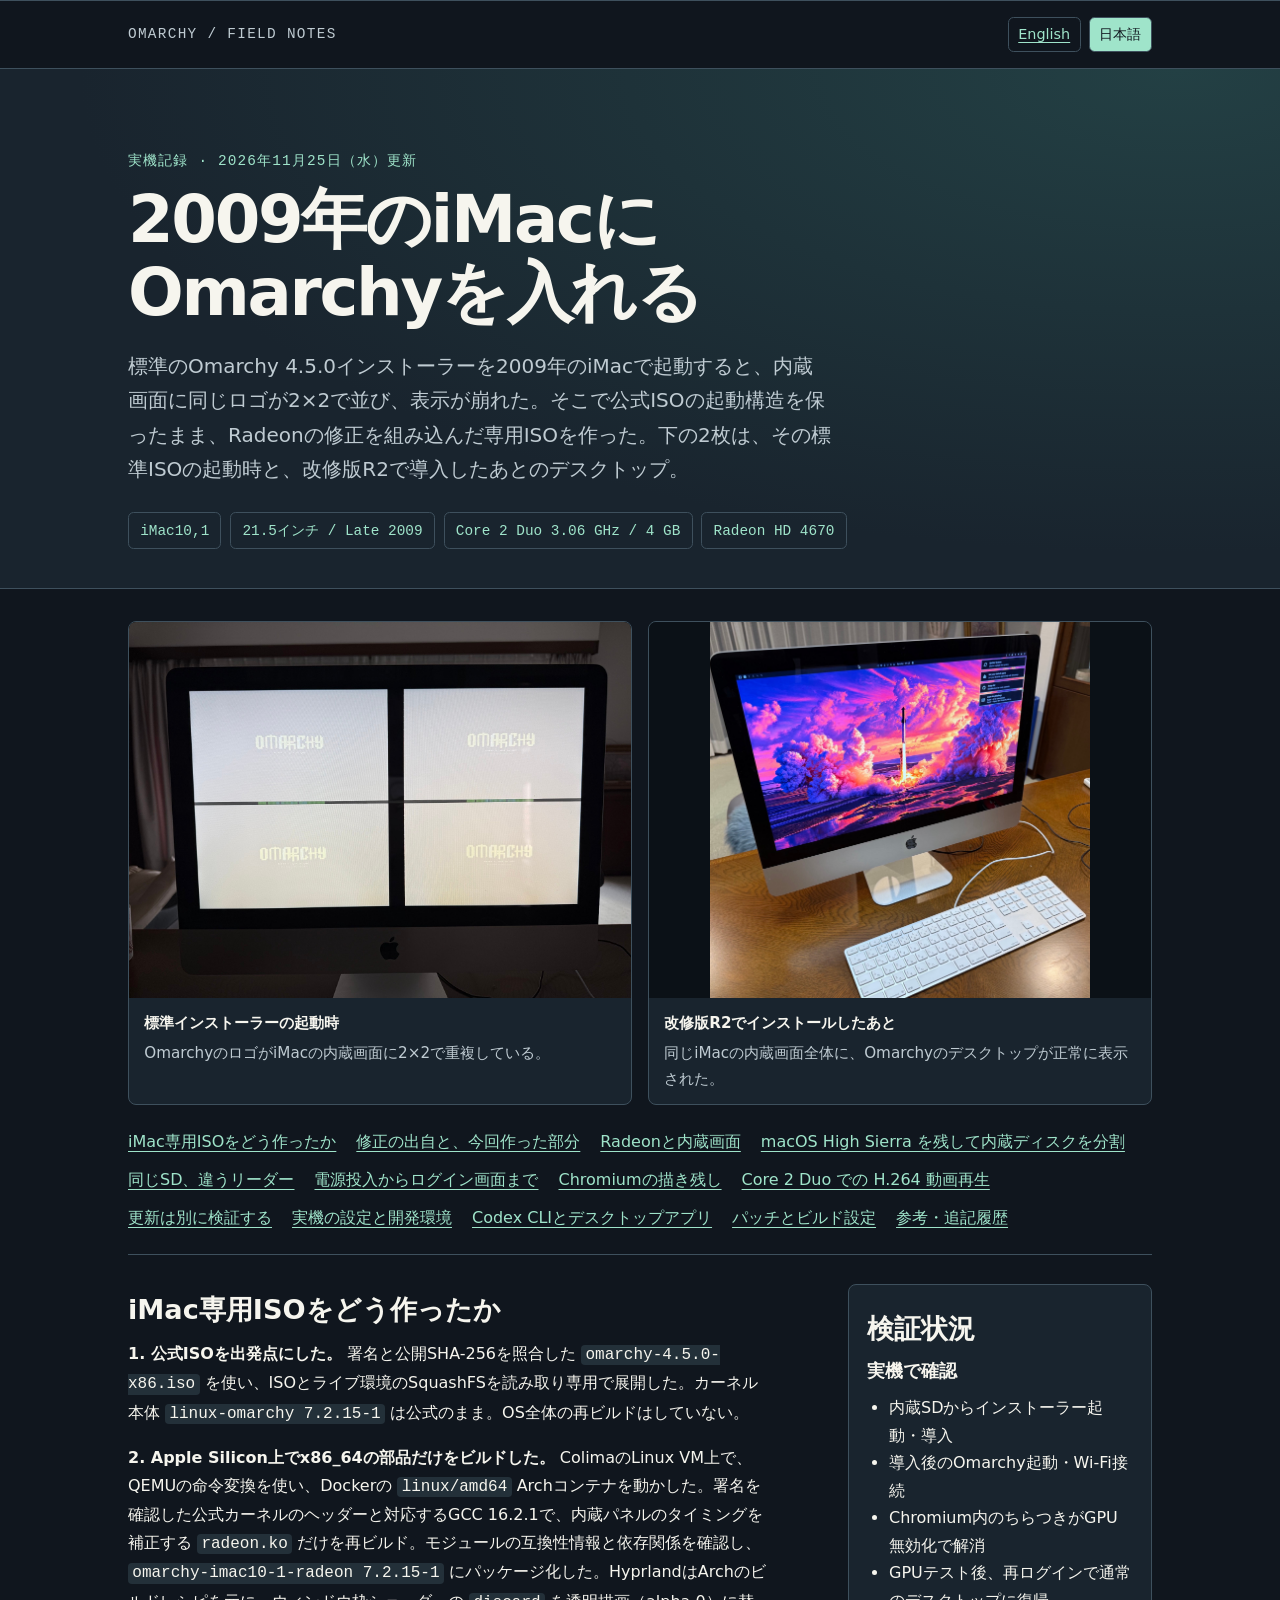
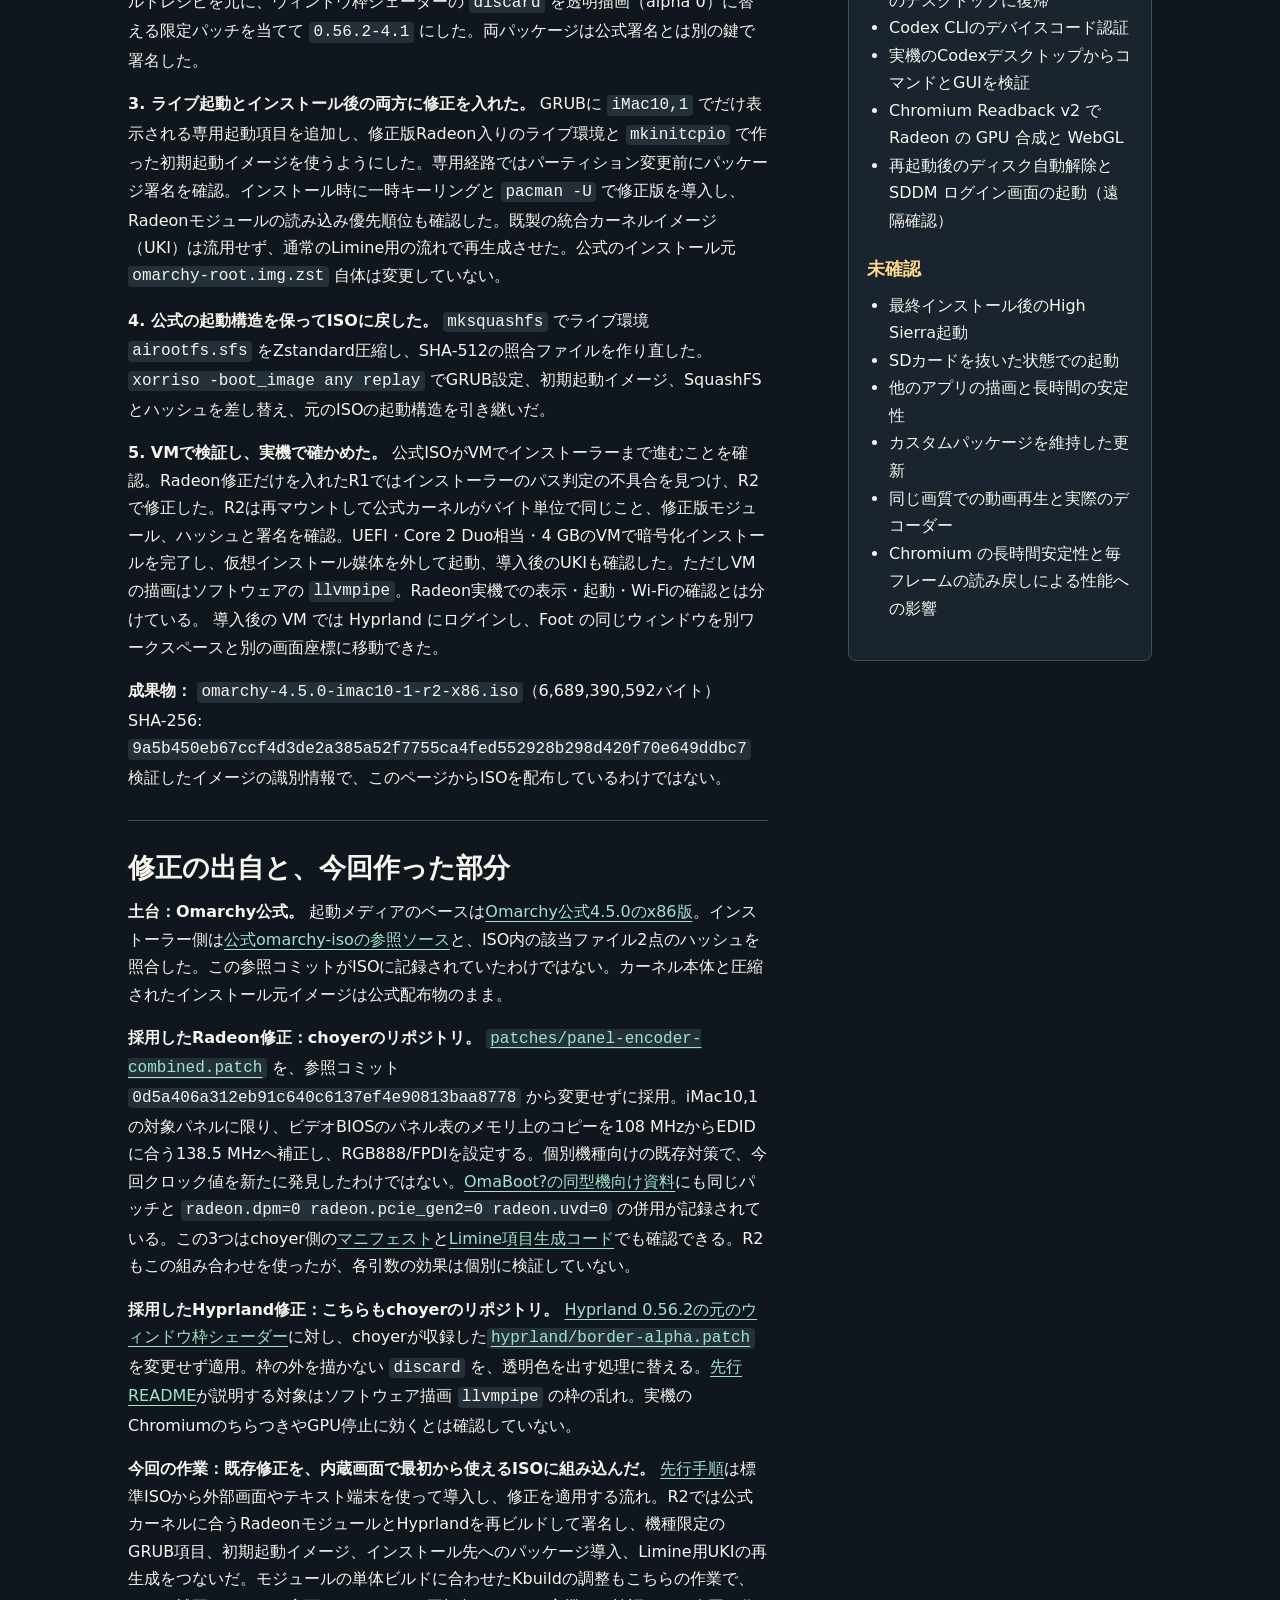
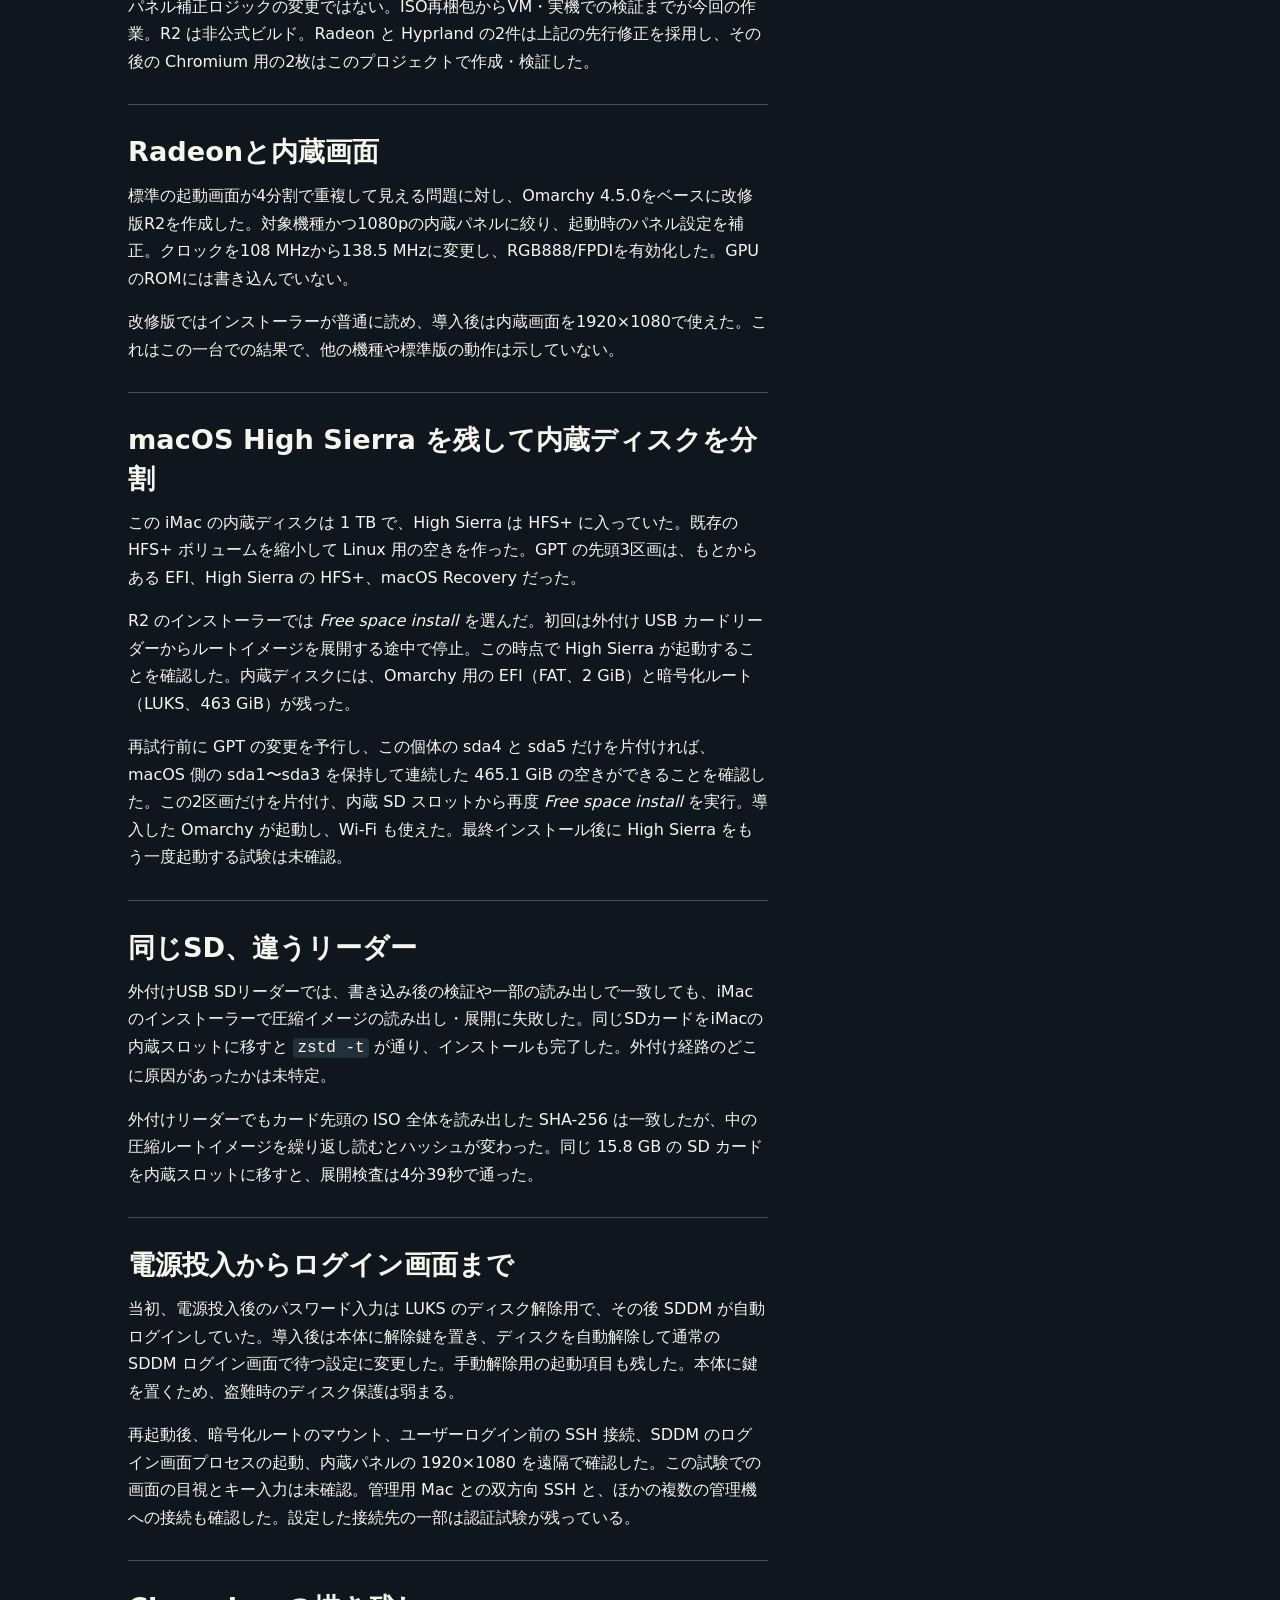
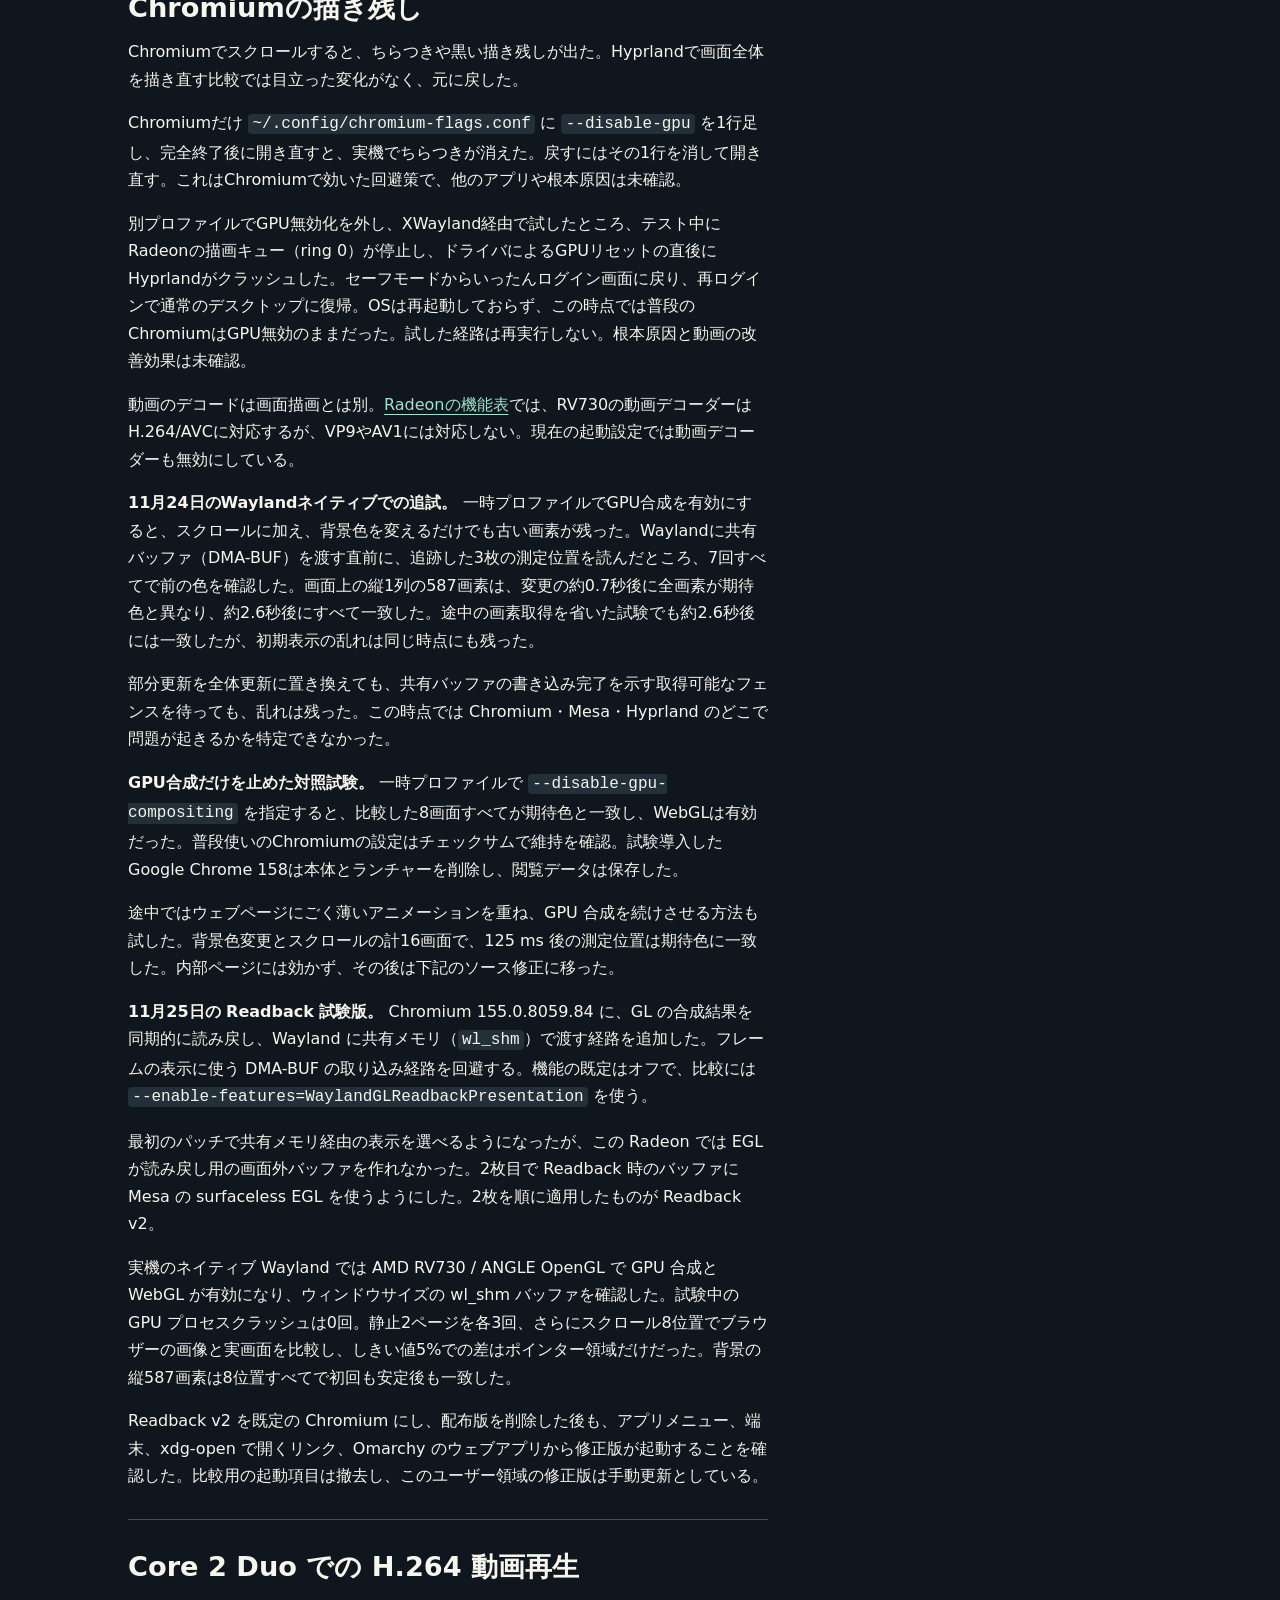
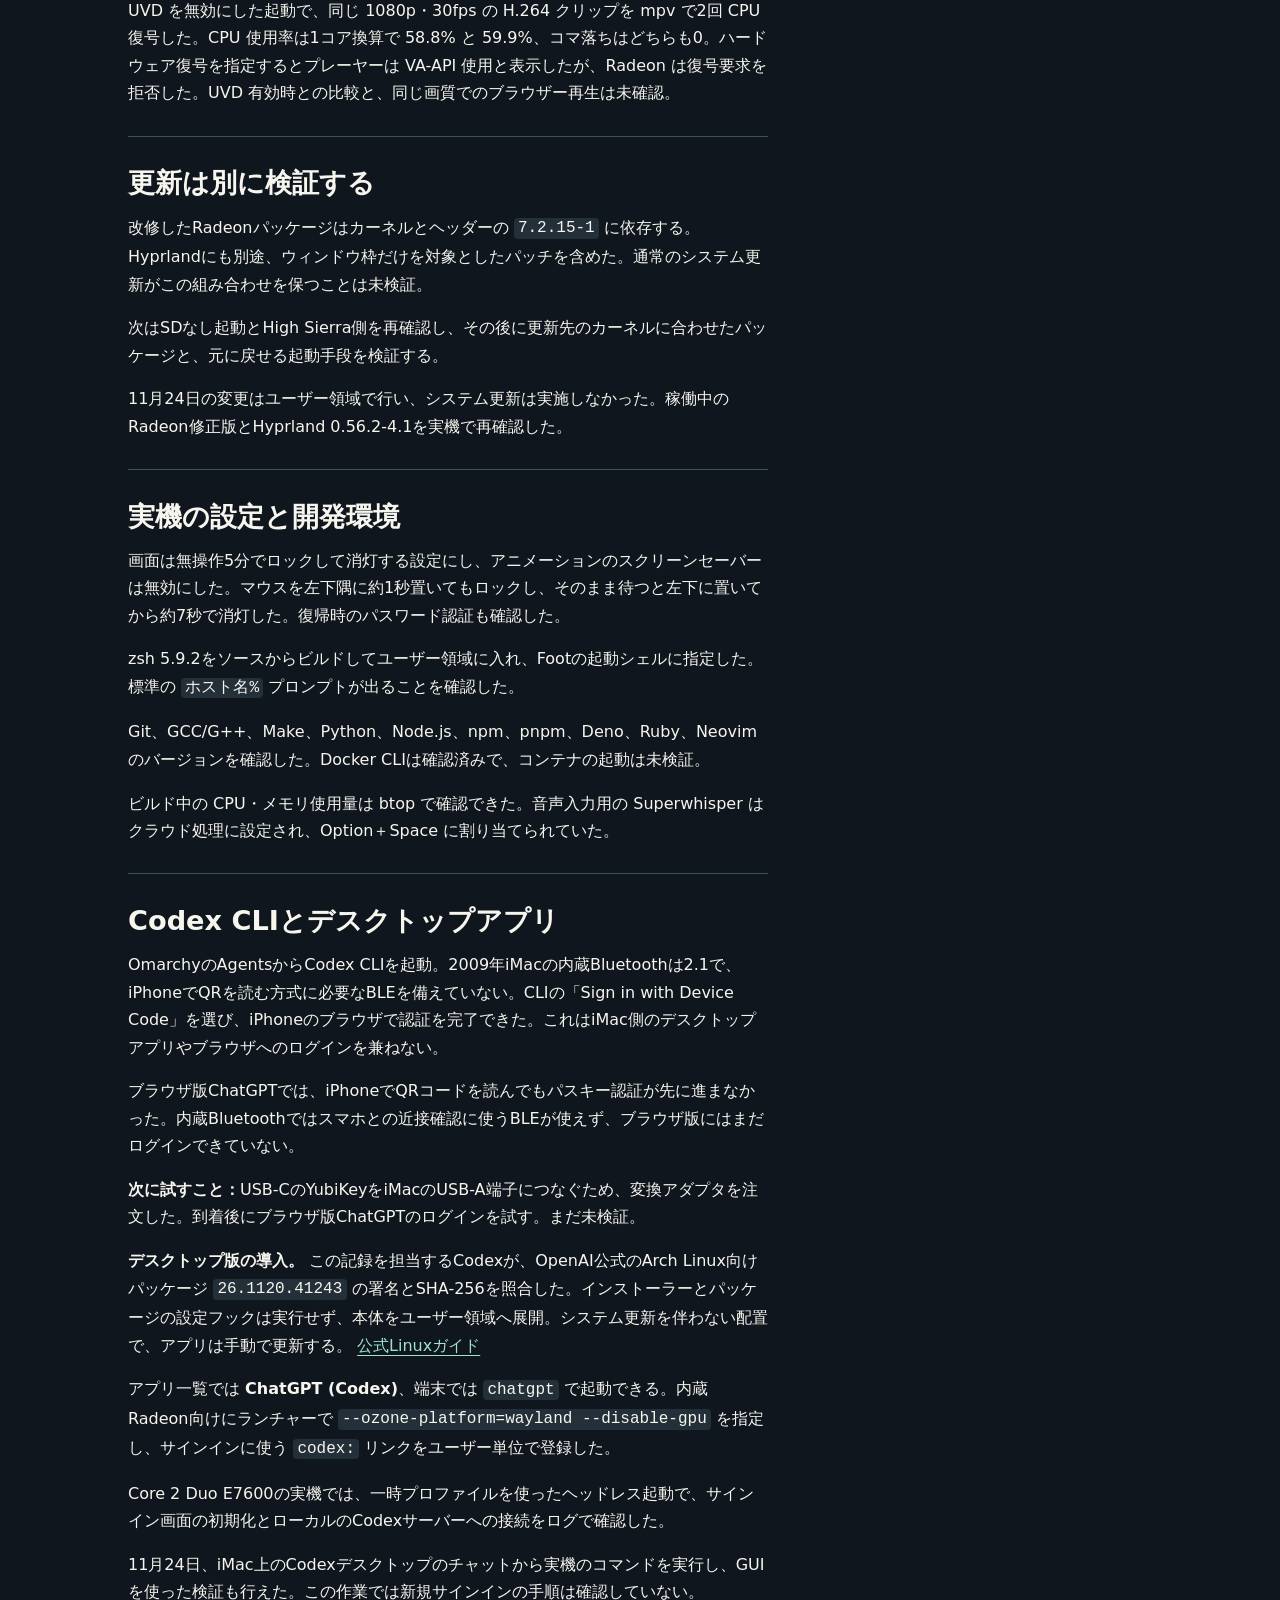
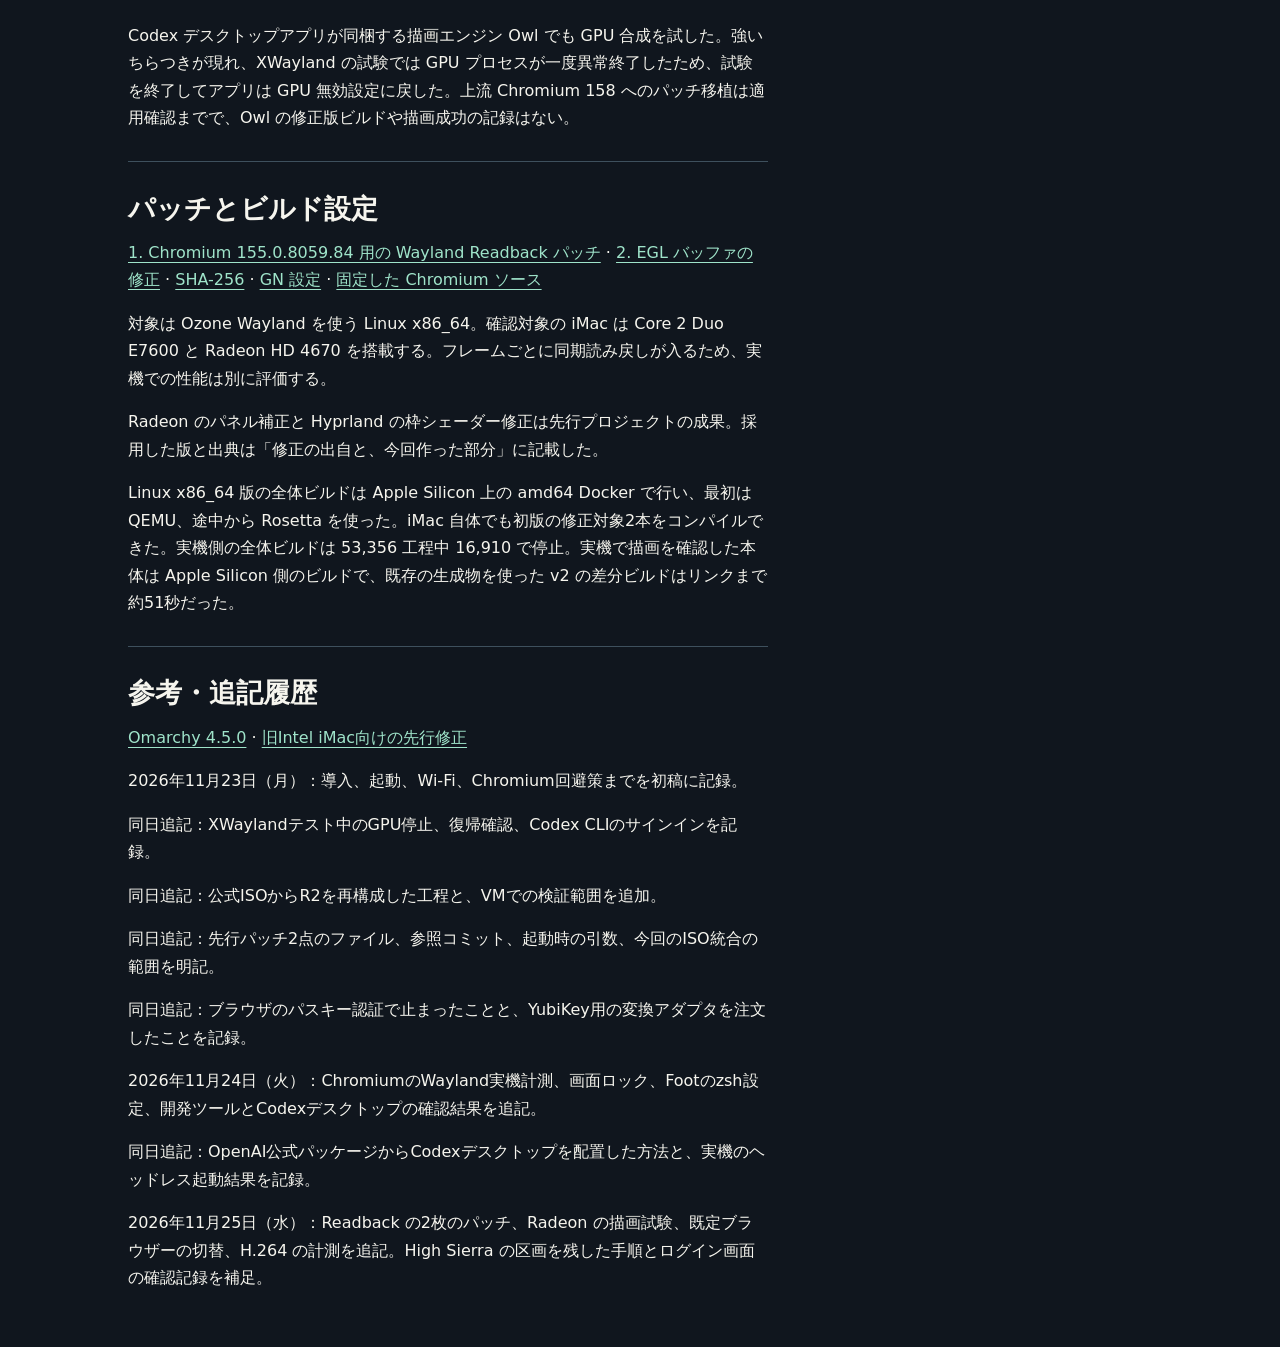
==== docs/ja.html @ a78d5754 "Publish bilingual Late 2009 iMac field notes and Chromium Readback patches" ====
<!doctype html>
<html lang="ja"><head><meta charset="utf-8"><meta name="viewport" content="width=device-width, initial-scale=1"><title>2009年のiMacにOmarchyを入れる</title><meta name="description" content="標準のOmarchy 4.5.0インストーラーを2009年のiMacで起動すると、内蔵画面に同じロゴが2×2で並び、表示が崩れた。そこで公式ISOの起動構造を保ったまま、Radeonの修正を組み込んだ専用ISOを作った。下の2枚は、その標準ISOの起動時と、改修版R2で導入したあとのデスクトップ。"><link rel="canonical" href="https://dueyama.github.io/omarchy-imac-field-notes/ja.html">
<link rel="alternate" hreflang="en" href="https://dueyama.github.io/omarchy-imac-field-notes/">
<link rel="alternate" hreflang="ja" href="https://dueyama.github.io/omarchy-imac-field-notes/ja.html">
<meta property="og:type" content="article"><meta property="og:url" content="https://dueyama.github.io/omarchy-imac-field-notes/ja.html">
<meta property="og:title" content="2009年のiMacにOmarchyを入れる">
<meta property="og:description" content="標準のOmarchy 4.5.0インストーラーを2009年のiMacで起動すると、内蔵画面に同じロゴが2×2で並び、表示が崩れた。そこで公式ISOの起動構造を保ったまま、Radeonの修正を組み込んだ専用ISOを作った。下の2枚は、その標準ISOの起動時と、改修版R2で導入したあとのデスクトップ。">
<meta property="og:image" content="https://dueyama.github.io/omarchy-imac-field-notes/images/r2-desktop.jpeg">
<meta name="twitter:card" content="summary_large_image"><link rel="stylesheet" href="style.css"></head>
<body><header><div class="wrap"><div class="label">OMARCHY / FIELD NOTES</div><nav class="lang" aria-label="Language"><a href="index.html" lang="en" hreflang="en">English</a><span aria-current="page">日本語</span></nav></div></header>
<div class="hero"><div class="wrap"><div class="eyebrow">実機記録 · 2026年11月25日（水）更新</div><h1>2009年のiMacにOmarchyを入れる</h1><p class="intro">標準のOmarchy 4.5.0インストーラーを2009年のiMacで起動すると、内蔵画面に同じロゴが2×2で並び、表示が崩れた。そこで公式ISOの起動構造を保ったまま、Radeonの修正を組み込んだ専用ISOを作った。下の2枚は、その標準ISOの起動時と、改修版R2で導入したあとのデスクトップ。</p><ul class="spec"><li><b>iMac10,1</b></li><li><b>21.5インチ / Late 2009</b></li><li><b>Core 2 Duo 3.06 GHz / 4 GB</b></li><li><b>Radeon HD 4670</b></li></ul></div></div>
<main class="wrap"><div class="comparison"><figure><a href="images/stock-boot.jpeg"><img src="images/stock-boot.jpeg" width="1536" height="1152" alt="OmarchyのロゴがiMacの内蔵画面に2×2で重複している。" decoding="async"></a><figcaption><strong>標準インストーラーの起動時</strong> OmarchyのロゴがiMacの内蔵画面に2×2で重複している。</figcaption></figure><figure><a href="images/r2-desktop.jpeg"><img src="images/r2-desktop.jpeg" width="1536" height="1522" alt="同じiMacの内蔵画面全体に、Omarchyのデスクトップが正常に表示された。" decoding="async"></a><figcaption><strong>改修版R2でインストールしたあと</strong> 同じiMacの内蔵画面全体に、Omarchyのデスクトップが正常に表示された。</figcaption></figure></div><nav class="toc" aria-label="Contents"><a href="#iso">iMac専用ISOをどう作ったか</a><a href="#provenance">修正の出自と、今回作った部分</a><a href="#display">Radeonと内蔵画面</a><a href="#storage">macOS High Sierra を残して内蔵ディスクを分割</a><a href="#install">同じSD、違うリーダー</a><a href="#login">電源投入からログイン画面まで</a><a href="#chromium">Chromiumの描き残し</a><a href="#video">Core 2 Duo での H.264 動画再生</a><a href="#updates">更新は別に検証する</a><a href="#daily">実機の設定と開発環境</a><a href="#codex">Codex CLIとデスクトップアプリ</a><a href="#patches">パッチとビルド設定</a><a href="#references">参考・追記履歴</a></nav><div class="article"><article><section id="iso"><h2>iMac専用ISOをどう作ったか</h2><p><strong>1. 公式ISOを出発点にした。</strong> 署名と公開SHA-256を照合した <code>omarchy-4.5.0-x86.iso</code> を使い、ISOとライブ環境のSquashFSを読み取り専用で展開した。カーネル本体 <code>linux-omarchy 7.2.15-1</code> は公式のまま。OS全体の再ビルドはしていない。</p><p><strong>2. Apple Silicon上でx86_64の部品だけをビルドした。</strong> ColimaのLinux VM上で、QEMUの命令変換を使い、Dockerの <code>linux/amd64</code> Archコンテナを動かした。署名を確認した公式カーネルのヘッダーと対応するGCC 16.2.1で、内蔵パネルのタイミングを補正する <code>radeon.ko</code> だけを再ビルド。モジュールの互換性情報と依存関係を確認し、<code>omarchy-imac10-1-radeon 7.2.15-1</code> にパッケージ化した。HyprlandはArchのビルドレシピを元に、ウィンドウ枠シェーダーの <code>discard</code> を透明描画（alpha 0）に替える限定パッチを当てて <code>0.56.2-4.1</code> にした。両パッケージは公式署名とは別の鍵で署名した。</p><p><strong>3. ライブ起動とインストール後の両方に修正を入れた。</strong> GRUBに <code>iMac10,1</code> でだけ表示される専用起動項目を追加し、修正版Radeon入りのライブ環境と <code>mkinitcpio</code> で作った初期起動イメージを使うようにした。専用経路ではパーティション変更前にパッケージ署名を確認。インストール時に一時キーリングと <code>pacman -U</code> で修正版を導入し、Radeonモジュールの読み込み優先順位も確認した。既製の統合カーネルイメージ（UKI）は流用せず、通常のLimine用の流れで再生成させた。公式のインストール元 <code>omarchy-root.img.zst</code> 自体は変更していない。</p><p><strong>4. 公式の起動構造を保ってISOに戻した。</strong> <code>mksquashfs</code> でライブ環境 <code>airootfs.sfs</code> をZstandard圧縮し、SHA-512の照合ファイルを作り直した。<code>xorriso -boot_image any replay</code> でGRUB設定、初期起動イメージ、SquashFSとハッシュを差し替え、元のISOの起動構造を引き継いだ。</p><p><strong>5. VMで検証し、実機で確かめた。</strong> 公式ISOがVMでインストーラーまで進むことを確認。Radeon修正だけを入れたR1ではインストーラーのパス判定の不具合を見つけ、R2で修正した。R2は再マウントして公式カーネルがバイト単位で同じこと、修正版モジュール、ハッシュと署名を確認。UEFI・Core 2 Duo相当・4 GBのVMで暗号化インストールを完了し、仮想インストール媒体を外して起動、導入後のUKIも確認した。ただしVMの描画はソフトウェアの <code>llvmpipe</code>。Radeon実機での表示・起動・Wi-Fiの確認とは分けている。 導入後の VM では Hyprland にログインし、Foot の同じウィンドウを別ワークスペースと別の画面座標に移動できた。</p><p><strong>成果物：</strong> <code>omarchy-4.5.0-imac10-1-r2-x86.iso</code>（6,689,390,592バイト）<br>SHA-256: <code>9a5b450eb67ccf4d3de2a385a52f7755ca4fed552928b298d420f70e649ddbc7</code><br>検証したイメージの識別情報で、このページからISOを配布しているわけではない。</p></section><section id="provenance"><h2>修正の出自と、今回作った部分</h2><p><strong>土台：Omarchy公式。</strong> 起動メディアのベースは<a href="https://github.com/omacom/omarchy/releases/tag/v4.5.0">Omarchy公式4.5.0のx86版</a>。インストーラー側は<a href="https://github.com/omacom/omarchy-iso/tree/d5136a69782c00fe8d53fc98e4f3a990447d4840">公式omarchy-isoの参照ソース</a>と、ISO内の該当ファイル2点のハッシュを照合した。この参照コミットがISOに記録されていたわけではない。カーネル本体と圧縮されたインストール元イメージは公式配布物のまま。</p><p><strong>採用したRadeon修正：choyerのリポジトリ。</strong> <a href="https://github.com/choyer/omarchy-vintage-intel-imac-fix/blob/0d5a406a312eb91c640c6137ef4e90813baa8778/patches/panel-encoder-combined.patch"><code>patches/panel-encoder-combined.patch</code></a> を、参照コミット <code>0d5a406a312eb91c640c6137ef4e90813baa8778</code> から変更せずに採用。iMac10,1の対象パネルに限り、ビデオBIOSのパネル表のメモリ上のコピーを108 MHzからEDIDに合う138.5 MHzへ補正し、RGB888/FPDIを設定する。個別機種向けの既存対策で、今回クロック値を新たに発見したわけではない。<a href="https://doesitomarchy.com/fixes#omaboot.radeon-imac10-1-panel-clock">OmaBoot?の同型機向け資料</a>にも同じパッチと <code>radeon.dpm=0 radeon.pcie_gen2=0 radeon.uvd=0</code> の併用が記録されている。この3つはchoyer側の<a href="https://github.com/choyer/omarchy-vintage-intel-imac-fix/blob/0d5a406a312eb91c640c6137ef4e90813baa8778/manifest.json#L12">マニフェスト</a>と<a href="https://github.com/choyer/omarchy-vintage-intel-imac-fix/blob/0d5a406a312eb91c640c6137ef4e90813baa8778/tools/write-limine-entry.py#L9">Limine項目生成コード</a>でも確認できる。R2もこの組み合わせを使ったが、各引数の効果は個別に検証していない。</p><p><strong>採用したHyprland修正：こちらもchoyerのリポジトリ。</strong> <a href="https://github.com/hyprwm/Hyprland/blob/efb50993780079460b0cbed1363e2166a2de1d9f/src/render/shaders/glsl/border.glsl">Hyprland 0.56.2の元のウィンドウ枠シェーダー</a>に対し、choyerが収録した<a href="https://github.com/choyer/omarchy-vintage-intel-imac-fix/blob/0d5a406a312eb91c640c6137ef4e90813baa8778/hyprland/border-alpha.patch"><code>hyprland/border-alpha.patch</code></a>を変更せず適用。枠の外を描かない <code>discard</code> を、透明色を出す処理に替える。<a href="https://github.com/choyer/omarchy-vintage-intel-imac-fix/blob/0d5a406a312eb91c640c6137ef4e90813baa8778/README.md">先行README</a>が説明する対象はソフトウェア描画 <code>llvmpipe</code> の枠の乱れ。実機のChromiumのちらつきやGPU停止に効くとは確認していない。</p><p><strong>今回の作業：既存修正を、内蔵画面で最初から使えるISOに組み込んだ。</strong> <a href="https://github.com/choyer/omarchy-vintage-intel-imac-fix/blob/0d5a406a312eb91c640c6137ef4e90813baa8778/README.md">先行手順</a>は標準ISOから外部画面やテキスト端末を使って導入し、修正を適用する流れ。R2では公式カーネルに合うRadeonモジュールとHyprlandを再ビルドして署名し、機種限定のGRUB項目、初期起動イメージ、インストール先へのパッケージ導入、Limine用UKIの再生成をつないだ。モジュールの単体ビルドに合わせたKbuildの調整もこちらの作業で、パネル補正ロジックの変更ではない。ISO再梱包からVM・実機での検証までが今回の作業。R2 は非公式ビルド。Radeon と Hyprland の2件は上記の先行修正を採用し、その後の Chromium 用の2枚はこのプロジェクトで作成・検証した。</p></section><section id="display"><h2>Radeonと内蔵画面</h2><p>標準の起動画面が4分割で重複して見える問題に対し、Omarchy 4.5.0をベースに改修版R2を作成した。対象機種かつ1080pの内蔵パネルに絞り、起動時のパネル設定を補正。クロックを108 MHzから138.5 MHzに変更し、RGB888/FPDIを有効化した。GPUのROMには書き込んでいない。</p><p>改修版ではインストーラーが普通に読め、導入後は内蔵画面を1920×1080で使えた。これはこの一台での結果で、他の機種や標準版の動作は示していない。</p></section><section id="storage"><h2>macOS High Sierra を残して内蔵ディスクを分割</h2><p>この iMac の内蔵ディスクは 1 TB で、High Sierra は HFS+ に入っていた。既存の HFS+ ボリュームを縮小して Linux 用の空きを作った。GPT の先頭3区画は、もとからある EFI、High Sierra の HFS+、macOS Recovery だった。</p><p>R2 のインストーラーでは <em>Free space install</em> を選んだ。初回は外付け USB カードリーダーからルートイメージを展開する途中で停止。この時点で High Sierra が起動することを確認した。内蔵ディスクには、Omarchy 用の EFI（FAT、2 GiB）と暗号化ルート（LUKS、463 GiB）が残った。</p><p>再試行前に GPT の変更を予行し、この個体の sda4 と sda5 だけを片付ければ、macOS 側の sda1〜sda3 を保持して連続した 465.1 GiB の空きができることを確認した。この2区画だけを片付け、内蔵 SD スロットから再度 <em>Free space install</em> を実行。導入した Omarchy が起動し、Wi-Fi も使えた。最終インストール後に High Sierra をもう一度起動する試験は未確認。</p></section><section id="install"><h2>同じSD、違うリーダー</h2><p>外付けUSB SDリーダーでは、書き込み後の検証や一部の読み出しで一致しても、iMacのインストーラーで圧縮イメージの読み出し・展開に失敗した。同じSDカードをiMacの内蔵スロットに移すと <code>zstd -t</code> が通り、インストールも完了した。外付け経路のどこに原因があったかは未特定。</p><p>外付けリーダーでもカード先頭の ISO 全体を読み出した SHA-256 は一致したが、中の圧縮ルートイメージを繰り返し読むとハッシュが変わった。同じ 15.8 GB の SD カードを内蔵スロットに移すと、展開検査は4分39秒で通った。</p></section><section id="login"><h2>電源投入からログイン画面まで</h2><p>当初、電源投入後のパスワード入力は LUKS のディスク解除用で、その後 SDDM が自動ログインしていた。導入後は本体に解除鍵を置き、ディスクを自動解除して通常の SDDM ログイン画面で待つ設定に変更した。手動解除用の起動項目も残した。本体に鍵を置くため、盗難時のディスク保護は弱まる。</p><p>再起動後、暗号化ルートのマウント、ユーザーログイン前の SSH 接続、SDDM のログイン画面プロセスの起動、内蔵パネルの 1920×1080 を遠隔で確認した。この試験での画面の目視とキー入力は未確認。管理用 Mac との双方向 SSH と、ほかの複数の管理機への接続も確認した。設定した接続先の一部は認証試験が残っている。</p></section><section id="chromium"><h2>Chromiumの描き残し</h2><p>Chromiumでスクロールすると、ちらつきや黒い描き残しが出た。Hyprlandで画面全体を描き直す比較では目立った変化がなく、元に戻した。</p><p>Chromiumだけ <code>~/.config/chromium-flags.conf</code> に <code>--disable-gpu</code> を1行足し、完全終了後に開き直すと、実機でちらつきが消えた。戻すにはその1行を消して開き直す。これはChromiumで効いた回避策で、他のアプリや根本原因は未確認。</p><p>別プロファイルでGPU無効化を外し、XWayland経由で試したところ、テスト中にRadeonの描画キュー（ring 0）が停止し、ドライバによるGPUリセットの直後にHyprlandがクラッシュした。セーフモードからいったんログイン画面に戻り、再ログインで通常のデスクトップに復帰。OSは再起動しておらず、この時点では普段のChromiumはGPU無効のままだった。試した経路は再実行しない。根本原因と動画の改善効果は未確認。</p><p>動画のデコードは画面描画とは別。<a href="https://www.x.org/RadeonFeature/#radeon-uvd-unified-video-decoder-hardware">Radeonの機能表</a>では、RV730の動画デコーダーはH.264/AVCに対応するが、VP9やAV1には対応しない。現在の起動設定では動画デコーダーも無効にしている。</p><p><strong>11月24日のWaylandネイティブでの追試。</strong> 一時プロファイルでGPU合成を有効にすると、スクロールに加え、背景色を変えるだけでも古い画素が残った。Waylandに共有バッファ（DMA-BUF）を渡す直前に、追跡した3枚の測定位置を読んだところ、7回すべてで前の色を確認した。画面上の縦1列の587画素は、変更の約0.7秒後に全画素が期待色と異なり、約2.6秒後にすべて一致した。途中の画素取得を省いた試験でも約2.6秒後には一致したが、初期表示の乱れは同じ時点にも残った。</p><p>部分更新を全体更新に置き換えても、共有バッファの書き込み完了を示す取得可能なフェンスを待っても、乱れは残った。この時点では Chromium・Mesa・Hyprland のどこで問題が起きるかを特定できなかった。</p><p><strong>GPU合成だけを止めた対照試験。</strong> 一時プロファイルで <code>--disable-gpu-compositing</code> を指定すると、比較した8画面すべてが期待色と一致し、WebGLは有効だった。普段使いのChromiumの設定はチェックサムで維持を確認。試験導入したGoogle Chrome 158は本体とランチャーを削除し、閲覧データは保存した。</p><p>途中ではウェブページにごく薄いアニメーションを重ね、GPU 合成を続けさせる方法も試した。背景色変更とスクロールの計16画面で、125 ms 後の測定位置は期待色に一致した。内部ページには効かず、その後は下記のソース修正に移った。</p><p><strong>11月25日の Readback 試験版。</strong> Chromium 155.0.8059.84 に、GL の合成結果を同期的に読み戻し、Wayland に共有メモリ（<code>wl_shm</code>）で渡す経路を追加した。フレームの表示に使う DMA-BUF の取り込み経路を回避する。機能の既定はオフで、比較には <code>--enable-features=WaylandGLReadbackPresentation</code> を使う。</p><p>最初のパッチで共有メモリ経由の表示を選べるようになったが、この Radeon では EGL が読み戻し用の画面外バッファを作れなかった。2枚目で Readback 時のバッファに Mesa の surfaceless EGL を使うようにした。2枚を順に適用したものが Readback v2。</p><p>実機のネイティブ Wayland では AMD RV730 / ANGLE OpenGL で GPU 合成と WebGL が有効になり、ウィンドウサイズの wl_shm バッファを確認した。試験中の GPU プロセスクラッシュは0回。静止2ページを各3回、さらにスクロール8位置でブラウザーの画像と実画面を比較し、しきい値5%での差はポインター領域だけだった。背景の縦587画素は8位置すべてで初回も安定後も一致した。</p><p>Readback v2 を既定の Chromium にし、配布版を削除した後も、アプリメニュー、端末、xdg-open で開くリンク、Omarchy のウェブアプリから修正版が起動することを確認した。比較用の起動項目は撤去し、このユーザー領域の修正版は手動更新としている。</p></section><section id="video"><h2>Core 2 Duo での H.264 動画再生</h2><p>UVD を無効にした起動で、同じ 1080p・30fps の H.264 クリップを mpv で2回 CPU 復号した。CPU 使用率は1コア換算で 58.8% と 59.9%、コマ落ちはどちらも0。ハードウェア復号を指定するとプレーヤーは VA-API 使用と表示したが、Radeon は復号要求を拒否した。UVD 有効時との比較と、同じ画質でのブラウザー再生は未確認。</p></section><section id="updates"><h2>更新は別に検証する</h2><p>改修したRadeonパッケージはカーネルとヘッダーの <code>7.2.15-1</code> に依存する。Hyprlandにも別途、ウィンドウ枠だけを対象としたパッチを含めた。通常のシステム更新がこの組み合わせを保つことは未検証。</p><p>次はSDなし起動とHigh Sierra側を再確認し、その後に更新先のカーネルに合わせたパッケージと、元に戻せる起動手段を検証する。</p><p>11月24日の変更はユーザー領域で行い、システム更新は実施しなかった。稼働中のRadeon修正版とHyprland 0.56.2-4.1を実機で再確認した。</p></section><section id="daily"><h2>実機の設定と開発環境</h2><p>画面は無操作5分でロックして消灯する設定にし、アニメーションのスクリーンセーバーは無効にした。マウスを左下隅に約1秒置いてもロックし、そのまま待つと左下に置いてから約7秒で消灯した。復帰時のパスワード認証も確認した。</p><p>zsh 5.9.2をソースからビルドしてユーザー領域に入れ、Footの起動シェルに指定した。標準の <code>ホスト名%</code> プロンプトが出ることを確認した。</p><p>Git、GCC/G++、Make、Python、Node.js、npm、pnpm、Deno、Ruby、Neovimのバージョンを確認した。Docker CLIは確認済みで、コンテナの起動は未検証。</p><p>ビルド中の CPU・メモリ使用量は btop で確認できた。音声入力用の Superwhisper はクラウド処理に設定され、Option＋Space に割り当てられていた。</p></section><section id="codex"><h2>Codex CLIとデスクトップアプリ</h2><p>OmarchyのAgentsからCodex CLIを起動。2009年iMacの内蔵Bluetoothは2.1で、iPhoneでQRを読む方式に必要なBLEを備えていない。CLIの「Sign in with Device Code」を選び、iPhoneのブラウザで認証を完了できた。これはiMac側のデスクトップアプリやブラウザへのログインを兼ねない。</p><p>ブラウザ版ChatGPTでは、iPhoneでQRコードを読んでもパスキー認証が先に進まなかった。内蔵Bluetoothではスマホとの近接確認に使うBLEが使えず、ブラウザ版にはまだログインできていない。</p><p><strong>次に試すこと：</strong>USB-CのYubiKeyをiMacのUSB-A端子につなぐため、変換アダプタを注文した。到着後にブラウザ版ChatGPTのログインを試す。まだ未検証。</p><p><strong>デスクトップ版の導入。</strong> この記録を担当するCodexが、OpenAI公式のArch Linux向けパッケージ <code>26.1120.41243</code> の署名とSHA-256を照合した。インストーラーとパッケージの設定フックは実行せず、本体をユーザー領域へ展開。システム更新を伴わない配置で、アプリは手動で更新する。 <a href="https://learn.chatgpt.com/docs/linux/linux-app">公式Linuxガイド</a></p><p>アプリ一覧では <strong>ChatGPT (Codex)</strong>、端末では <code>chatgpt</code> で起動できる。内蔵Radeon向けにランチャーで <code>--ozone-platform=wayland --disable-gpu</code> を指定し、サインインに使う <code>codex:</code> リンクをユーザー単位で登録した。</p><p>Core 2 Duo E7600の実機では、一時プロファイルを使ったヘッドレス起動で、サインイン画面の初期化とローカルのCodexサーバーへの接続をログで確認した。</p><p>11月24日、iMac上のCodexデスクトップのチャットから実機のコマンドを実行し、GUIを使った検証も行えた。この作業では新規サインインの手順は確認していない。</p><p>Codex デスクトップアプリが同梱する描画エンジン Owl でも GPU 合成を試した。強いちらつきが現れ、XWayland の試験では GPU プロセスが一度異常終了したため、試験を終了してアプリは GPU 無効設定に戻した。上流 Chromium 158 へのパッチ移植は適用確認までで、Owl の修正版ビルドや描画成功の記録はない。</p></section><section id="patches"><h2>パッチとビルド設定</h2><p><a href="patches/chromium-155.0.8059.84/wayland-gl-readback.patch" download>1. Chromium 155.0.8059.84 用の Wayland Readback パッチ</a> · <a href="patches/chromium-155.0.8059.84/readback-pbuffer-v2.patch" download>2. EGL バッファの修正</a> · <a href="patches/chromium-155.0.8059.84/SHA256SUMS">SHA-256</a> · <a href="patches/chromium-155.0.8059.84/args.gn">GN 設定</a> · <a href="https://chromium.googlesource.com/chromium/src/+/5869fe313571d75152b77813cf0a4ee26a4e6df0">固定した Chromium ソース</a></p><p>対象は Ozone Wayland を使う Linux x86_64。確認対象の iMac は Core 2 Duo E7600 と Radeon HD 4670 を搭載する。フレームごとに同期読み戻しが入るため、実機での性能は別に評価する。</p><p>Radeon のパネル補正と Hyprland の枠シェーダー修正は先行プロジェクトの成果。採用した版と出典は「修正の出自と、今回作った部分」に記載した。</p><p>Linux x86_64 版の全体ビルドは Apple Silicon 上の amd64 Docker で行い、最初は QEMU、途中から Rosetta を使った。iMac 自体でも初版の修正対象2本をコンパイルできた。実機側の全体ビルドは 53,356 工程中 16,910 で停止。実機で描画を確認した本体は Apple Silicon 側のビルドで、既存の生成物を使った v2 の差分ビルドはリンクまで約51秒だった。</p></section><section id="references"><h2>参考・追記履歴</h2><p><a href="https://github.com/omacom/omarchy/releases/tag/v4.5.0">Omarchy 4.5.0</a> · <a href="https://github.com/choyer/omarchy-vintage-intel-imac-fix/tree/0d5a406a312eb91c640c6137ef4e90813baa8778">旧Intel iMac向けの先行修正</a></p><p>2026年11月23日（月）：導入、起動、Wi-Fi、Chromium回避策までを初稿に記録。</p><p>同日追記：XWaylandテスト中のGPU停止、復帰確認、Codex CLIのサインインを記録。</p><p>同日追記：公式ISOからR2を再構成した工程と、VMでの検証範囲を追加。</p><p>同日追記：先行パッチ2点のファイル、参照コミット、起動時の引数、今回のISO統合の範囲を明記。</p><p>同日追記：ブラウザのパスキー認証で止まったことと、YubiKey用の変換アダプタを注文したことを記録。</p><p>2026年11月24日（火）：ChromiumのWayland実機計測、画面ロック、Footのzsh設定、開発ツールとCodexデスクトップの確認結果を追記。</p><p>同日追記：OpenAI公式パッケージからCodexデスクトップを配置した方法と、実機のヘッドレス起動結果を記録。</p><p>2026年11月25日（水）：Readback の2枚のパッチ、Radeon の描画試験、既定ブラウザーの切替、H.264 の計測を追記。High Sierra の区画を残した手順とログイン画面の確認記録を補足。</p></section></article><aside class="callouts"><h2>検証状況</h2><h3>実機で確認</h3><ul><li>内蔵SDからインストーラー起動・導入</li><li>導入後のOmarchy起動・Wi-Fi接続</li><li>Chromium内のちらつきがGPU無効化で解消</li><li>GPUテスト後、再ログインで通常のデスクトップに復帰</li><li>Codex CLIのデバイスコード認証</li><li>実機のCodexデスクトップからコマンドとGUIを検証</li><li>Chromium Readback v2 で Radeon の GPU 合成と WebGL</li><li>再起動後のディスク自動解除と SDDM ログイン画面の起動（遠隔確認）</li></ul><h3 class="pending">未確認</h3><ul><li>最終インストール後のHigh Sierra起動</li><li>SDカードを抜いた状態での起動</li><li>他のアプリの描画と長時間の安定性</li><li>カスタムパッケージを維持した更新</li><li>同じ画質での動画再生と実際のデコーダー</li><li>Chromium の長時間安定性と毎フレームの読み戻しによる性能への影響</li></ul></aside></div></main>
<footer><div class="wrap">非公式の実機記録。試した結果を追記していく。</div></footer></body></html>
---- docs/style.css ----
:root{color-scheme:dark;--bg:#10161e;--panel:#19242e;--text:#f6f5ee;--muted:#bfcbd2;--line:#3e505d;--accent:#9fe4ca;--amber:#ffd68c;font-family:system-ui,-apple-system,sans-serif;font-size:100%;line-height:1.72}
*{box-sizing:border-box} body{margin:0;color:var(--text);background:var(--bg)} a{color:var(--accent);text-underline-offset:.23em} a:focus-visible{outline:2px solid var(--amber);outline-offset:4px} .wrap{width:min(100% - 2.5rem,64rem);margin-inline:auto}
header .wrap{display:flex;align-items:center;justify-content:space-between;gap:1rem;min-height:4.2rem}.label,.eyebrow,code,.spec b{font-family:ui-monospace,monospace}.label{letter-spacing:.09em;font-size:.9rem;color:var(--muted)} .lang{display:flex;gap:.5rem;white-space:nowrap;font-size:.9rem}.lang a,.lang span{border:1px solid var(--line);border-radius:.35rem;padding:.25rem .6rem}.lang span{background:var(--accent);color:var(--bg)} header,footer{border-block:1px solid var(--line)}
.hero{background:radial-gradient(ellipse at 92% 0%,#234044,transparent 66%),var(--panel);border-bottom:1px solid var(--line);padding:clamp(2.3rem,7vw,5rem) 0 2.4rem} .eyebrow{color:var(--accent);letter-spacing:.08em;font-size:.9rem} h1{font-size:clamp(2rem,6vw,4.1rem);line-height:1.12;letter-spacing:-.035em;margin:.55rem 0 1.2rem;max-width:18ch} .intro{font-size:clamp(1.05rem,2vw,1.25rem);max-width:44rem;color:var(--muted)}.spec{display:flex;flex-wrap:wrap;gap:.55rem;margin:1.6rem 0 0;padding:0;list-style:none}.spec li{padding:.3rem .7rem;border:1px solid var(--line);border-radius:.35rem;font-size:.9rem}.spec b{color:var(--accent);font-weight:500}
main{padding-block:1rem 3rem}.toc{display:flex;flex-wrap:wrap;gap:.65rem 1.25rem;padding:1rem 0 1.4rem;border-bottom:1px solid var(--line)} .article{display:grid;grid-template-columns:minmax(0,1fr) minmax(15rem,19rem);gap:clamp(2rem,7vw,5rem);margin-top:1.8rem} section{scroll-margin-top:1rem} section + section{border-top:1px solid var(--line);margin-top:1.8rem;padding-top:1.3rem}h2{font-size:clamp(1.3rem,3vw,1.7rem);line-height:1.42;margin:.45rem 0}h3{font-size:1.1rem;margin:.35rem 0}p{margin:.65rem 0 1rem}ul{padding-inline-start:1.35rem}.callouts{align-self:start;background:var(--panel);border:1px solid var(--line);border-radius:.5rem;padding:1.15rem}.callouts ul{margin:.5rem 0 1.2rem}.callouts .pending{color:var(--amber)}code{background:#233039;border-radius:.25rem;padding:.08em .27em;overflow-wrap:anywhere}footer{color:var(--muted);padding:1.2rem 0;font-size:.93rem} @media(max-width:680px){.article{grid-template-columns:1fr;gap:1.6rem}.callouts{grid-row:1}.wrap{width:calc(100% - 2rem)}.label{letter-spacing:0}}

.comparison{display:grid;grid-template-columns:repeat(2,minmax(0,1fr));gap:1rem;margin:1rem 0 .45rem}.comparison figure{margin:0;overflow:hidden;border:1px solid var(--line);border-radius:.5rem;background:var(--panel)}.comparison img{display:block;width:100%;height:auto;aspect-ratio:4/3;object-fit:contain;background:#0b1117}.comparison figcaption{padding:.75rem .95rem;color:var(--muted);font-size:.95rem}.comparison figcaption strong{display:block;color:var(--text);margin-bottom:.2rem}.comparison a:focus-visible{outline-offset:-3px}@media(max-width:680px){.comparison{grid-template-columns:1fr}}
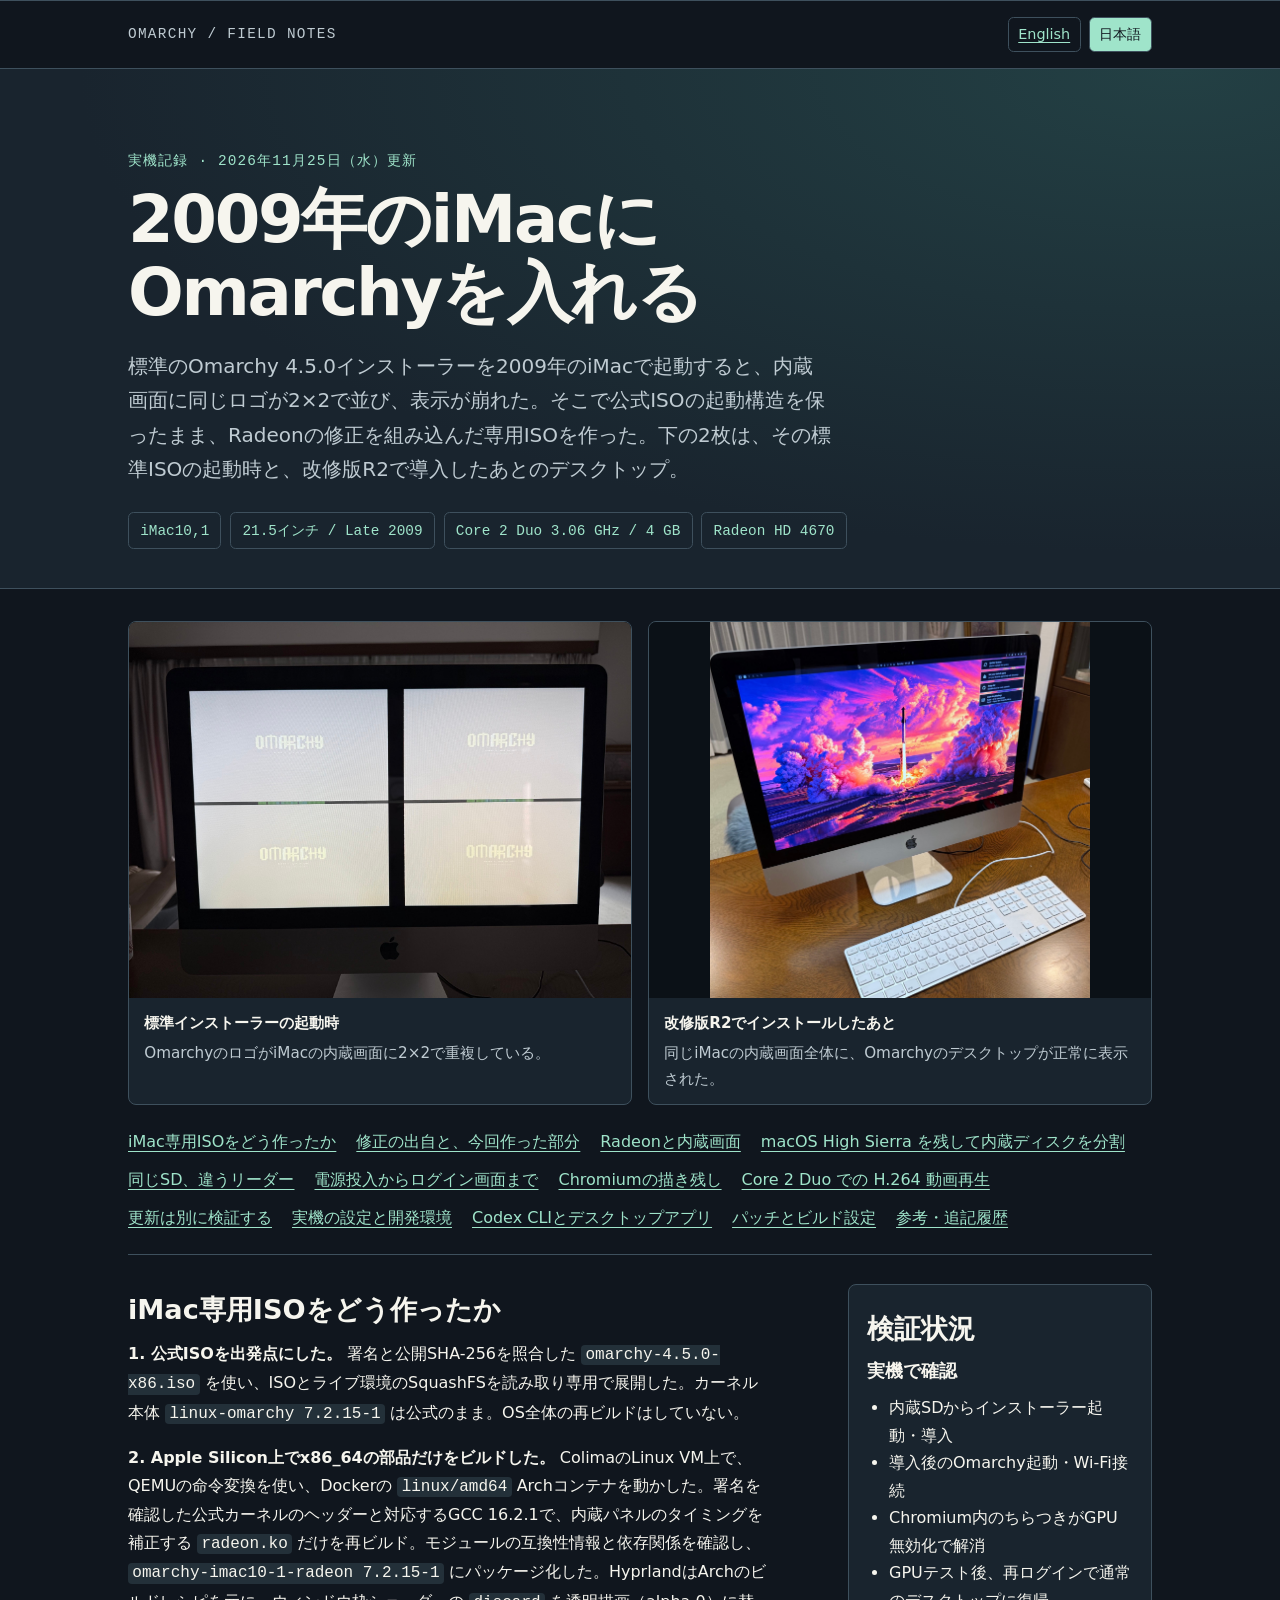
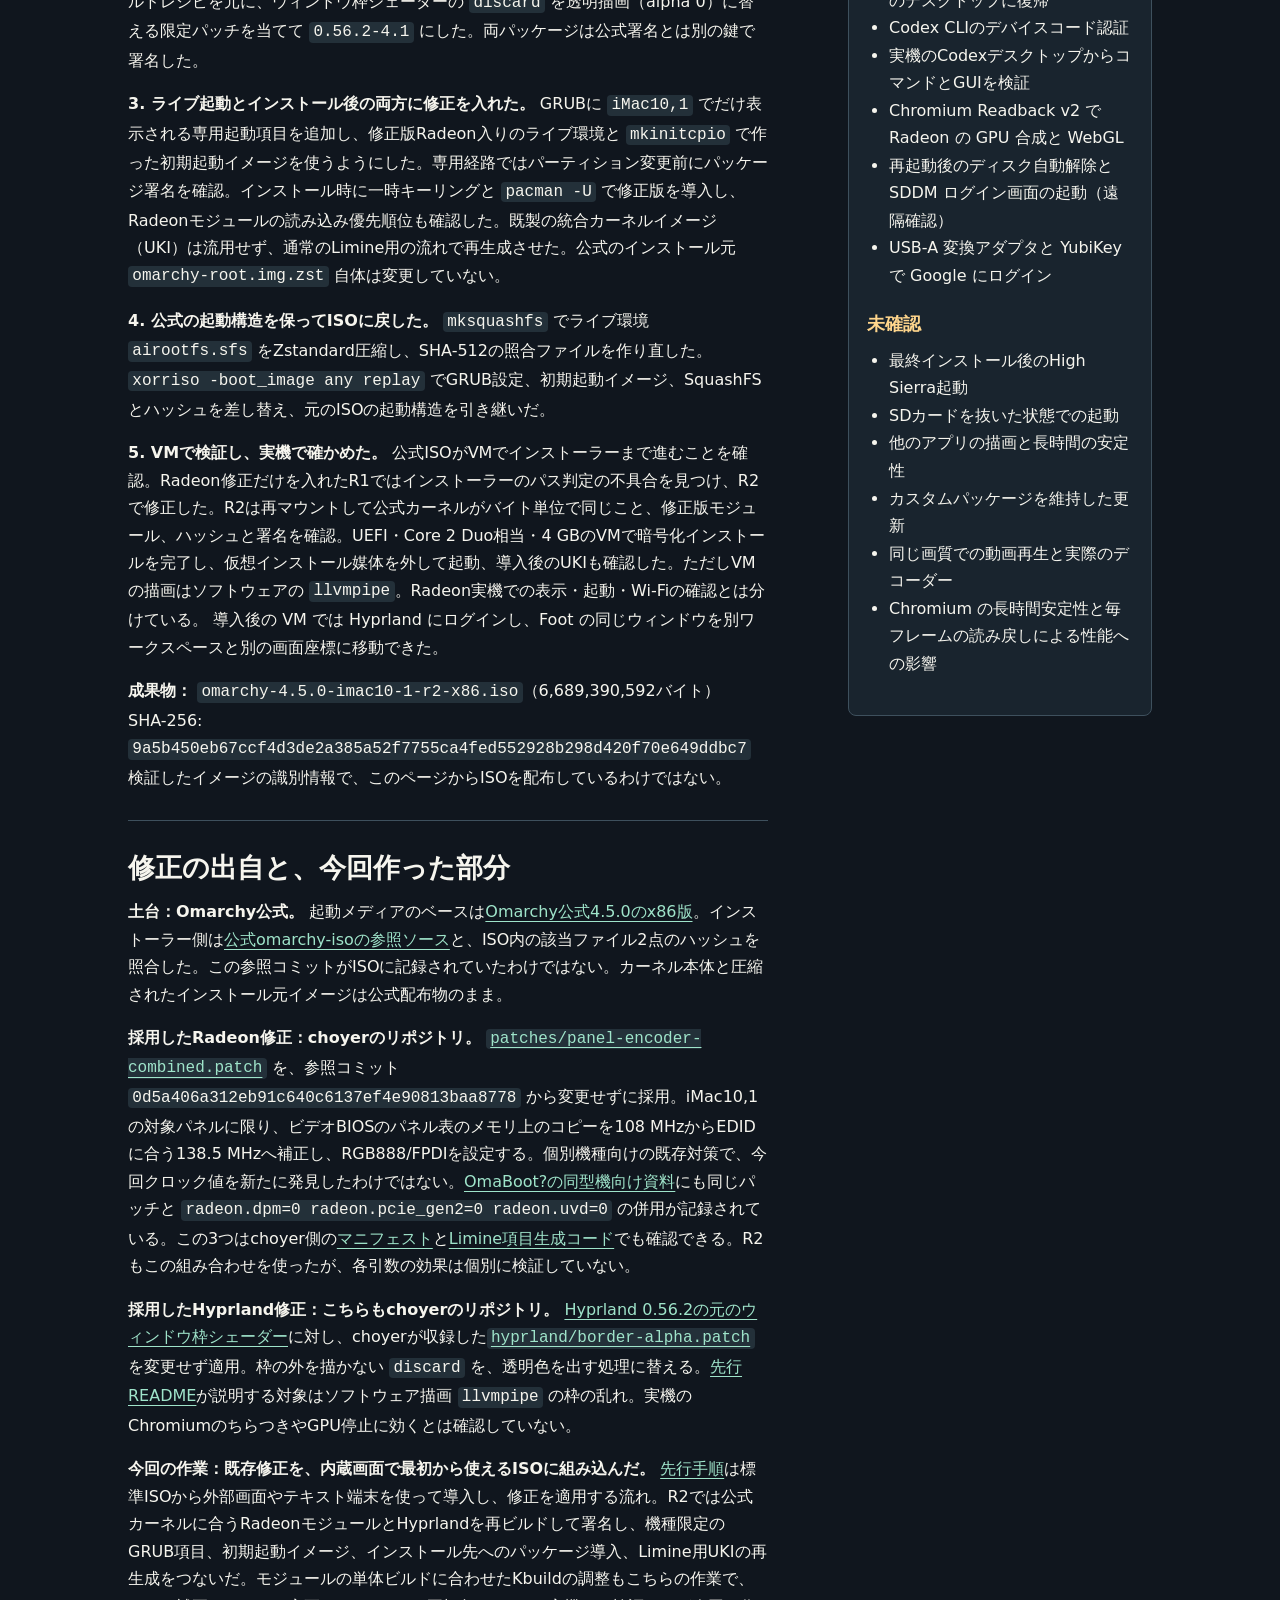
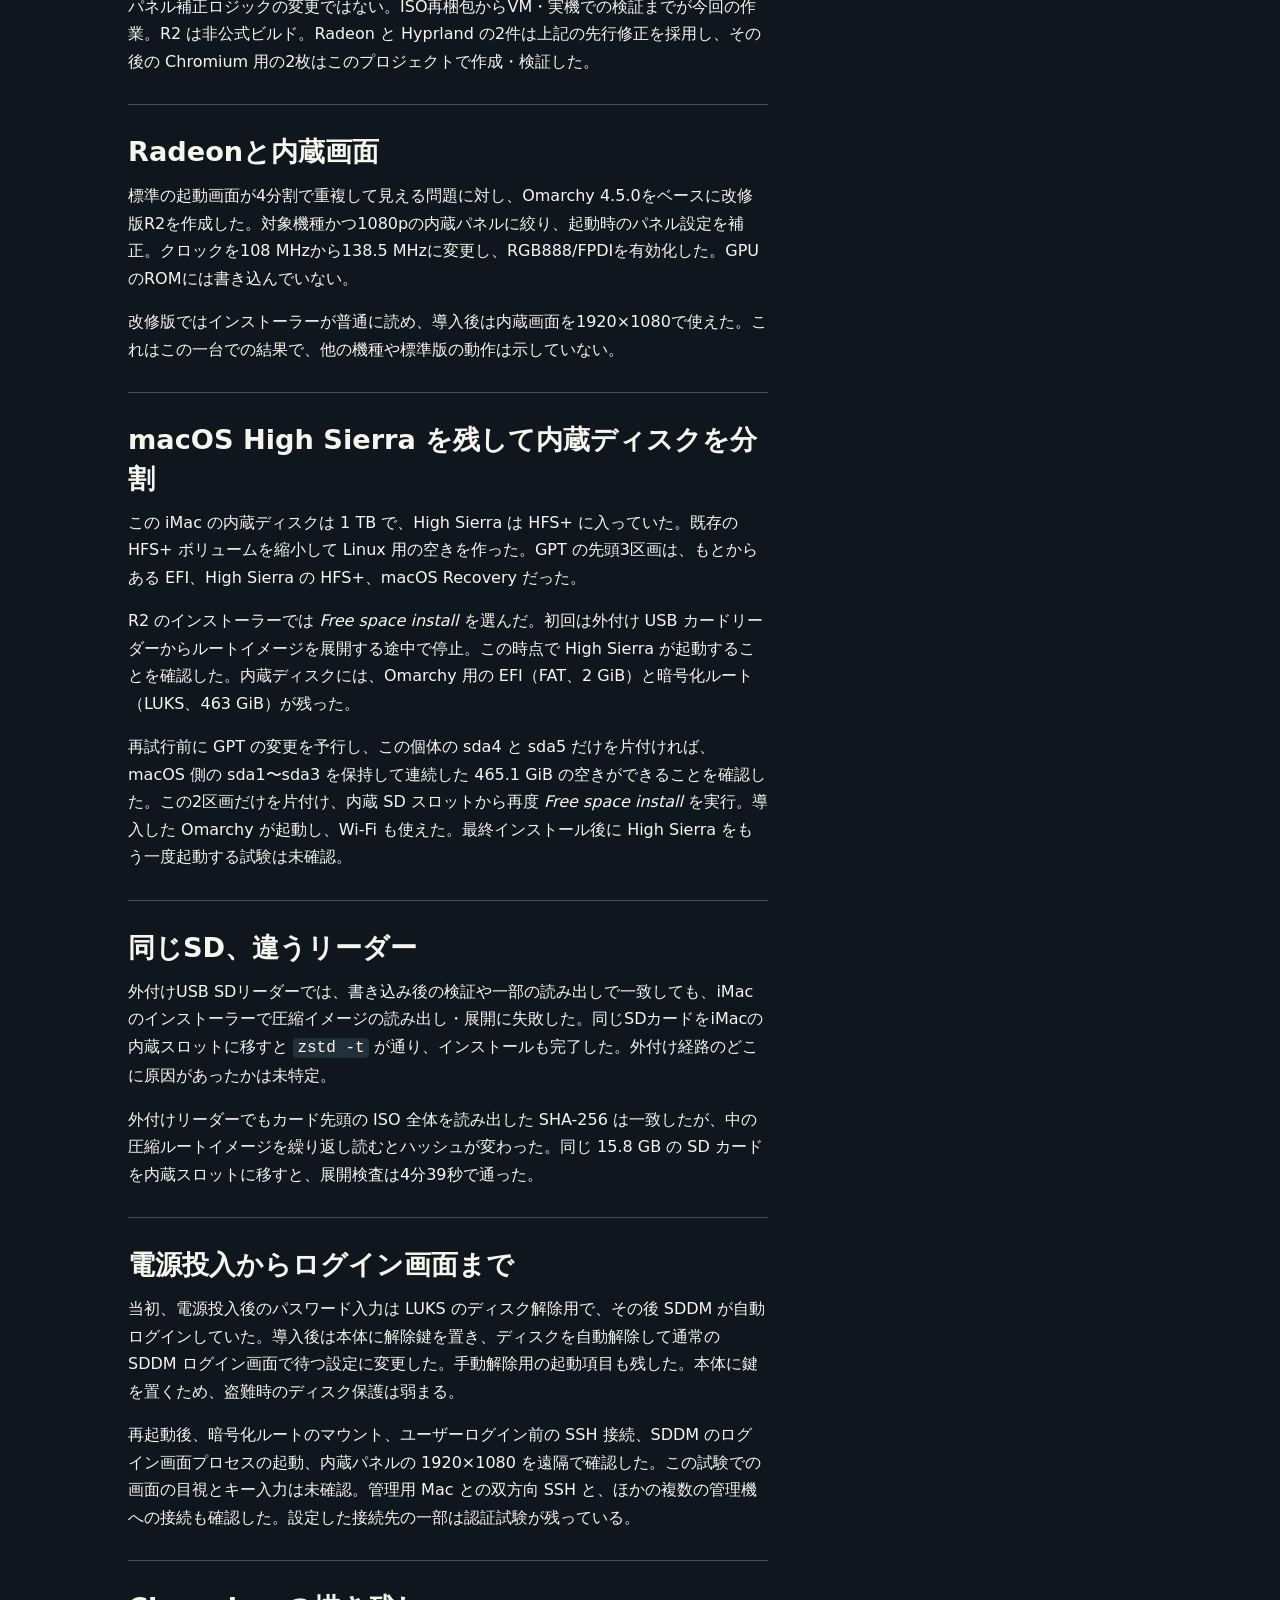
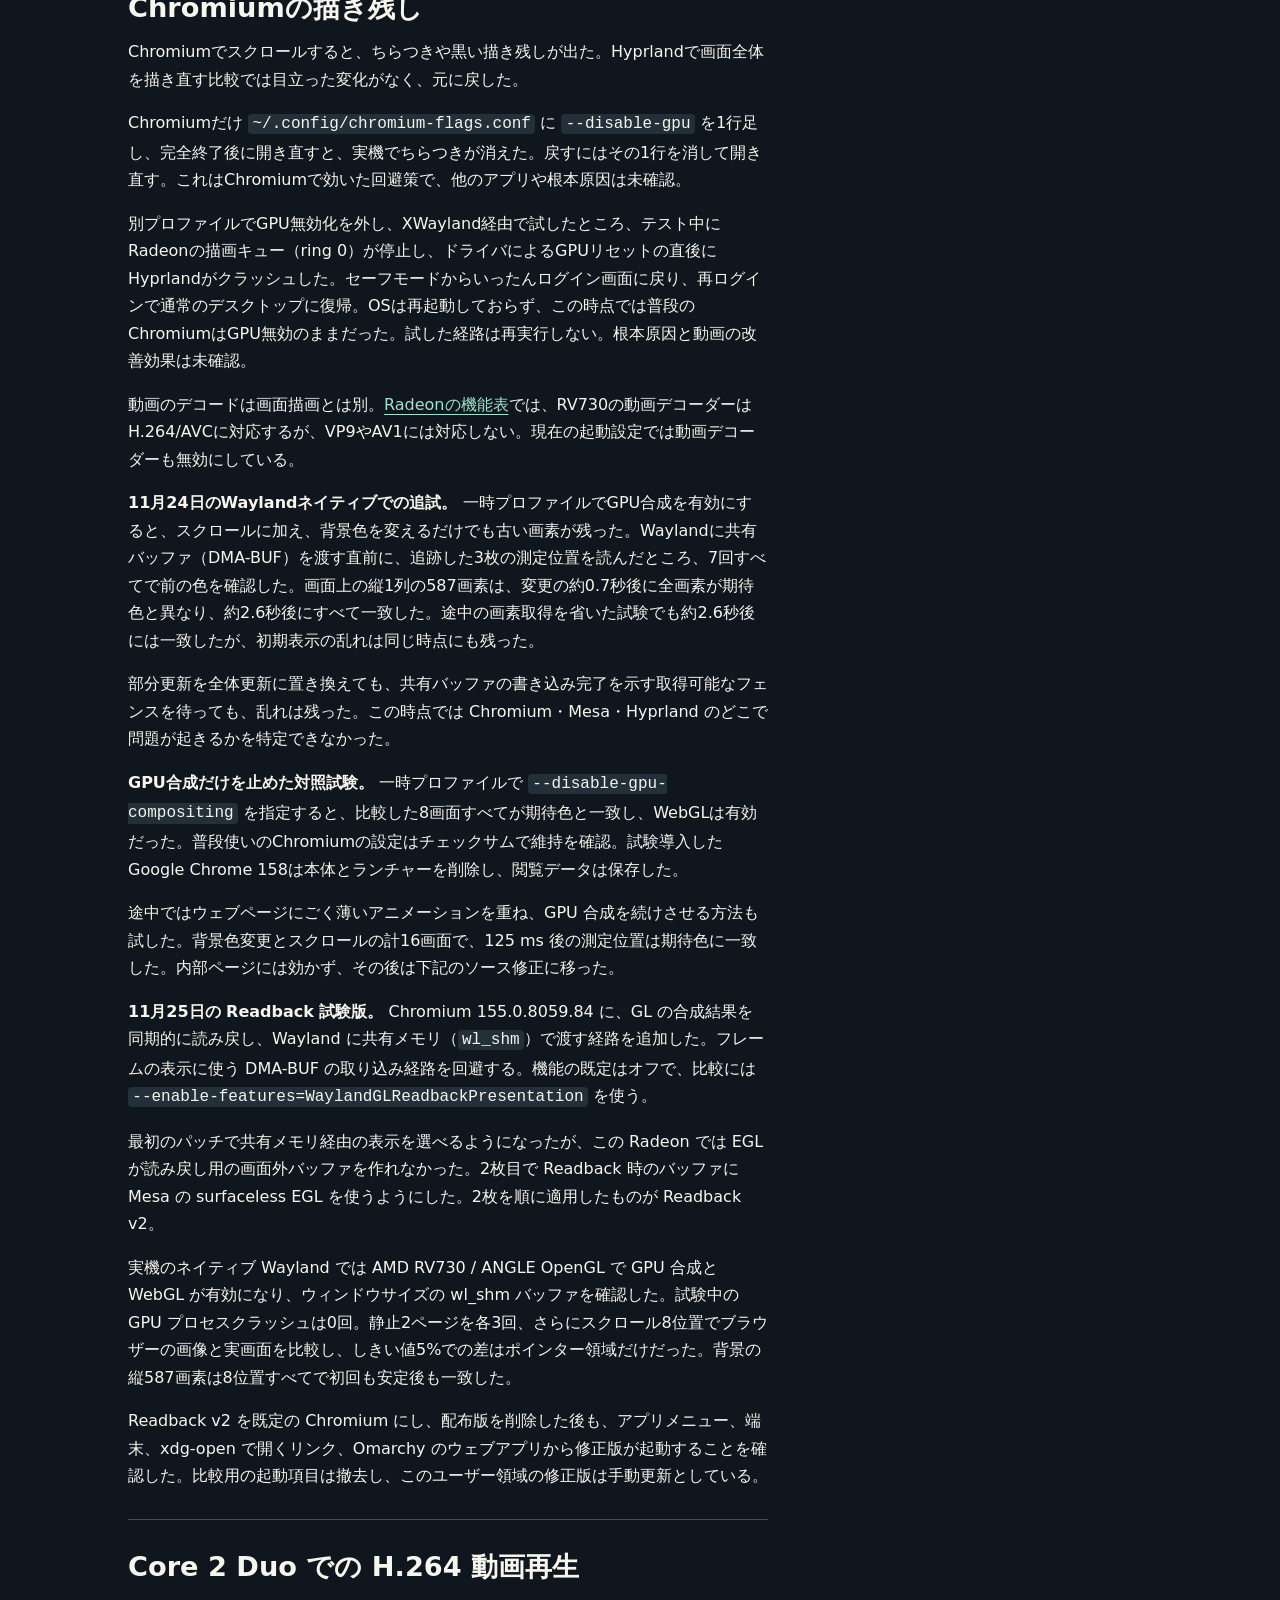
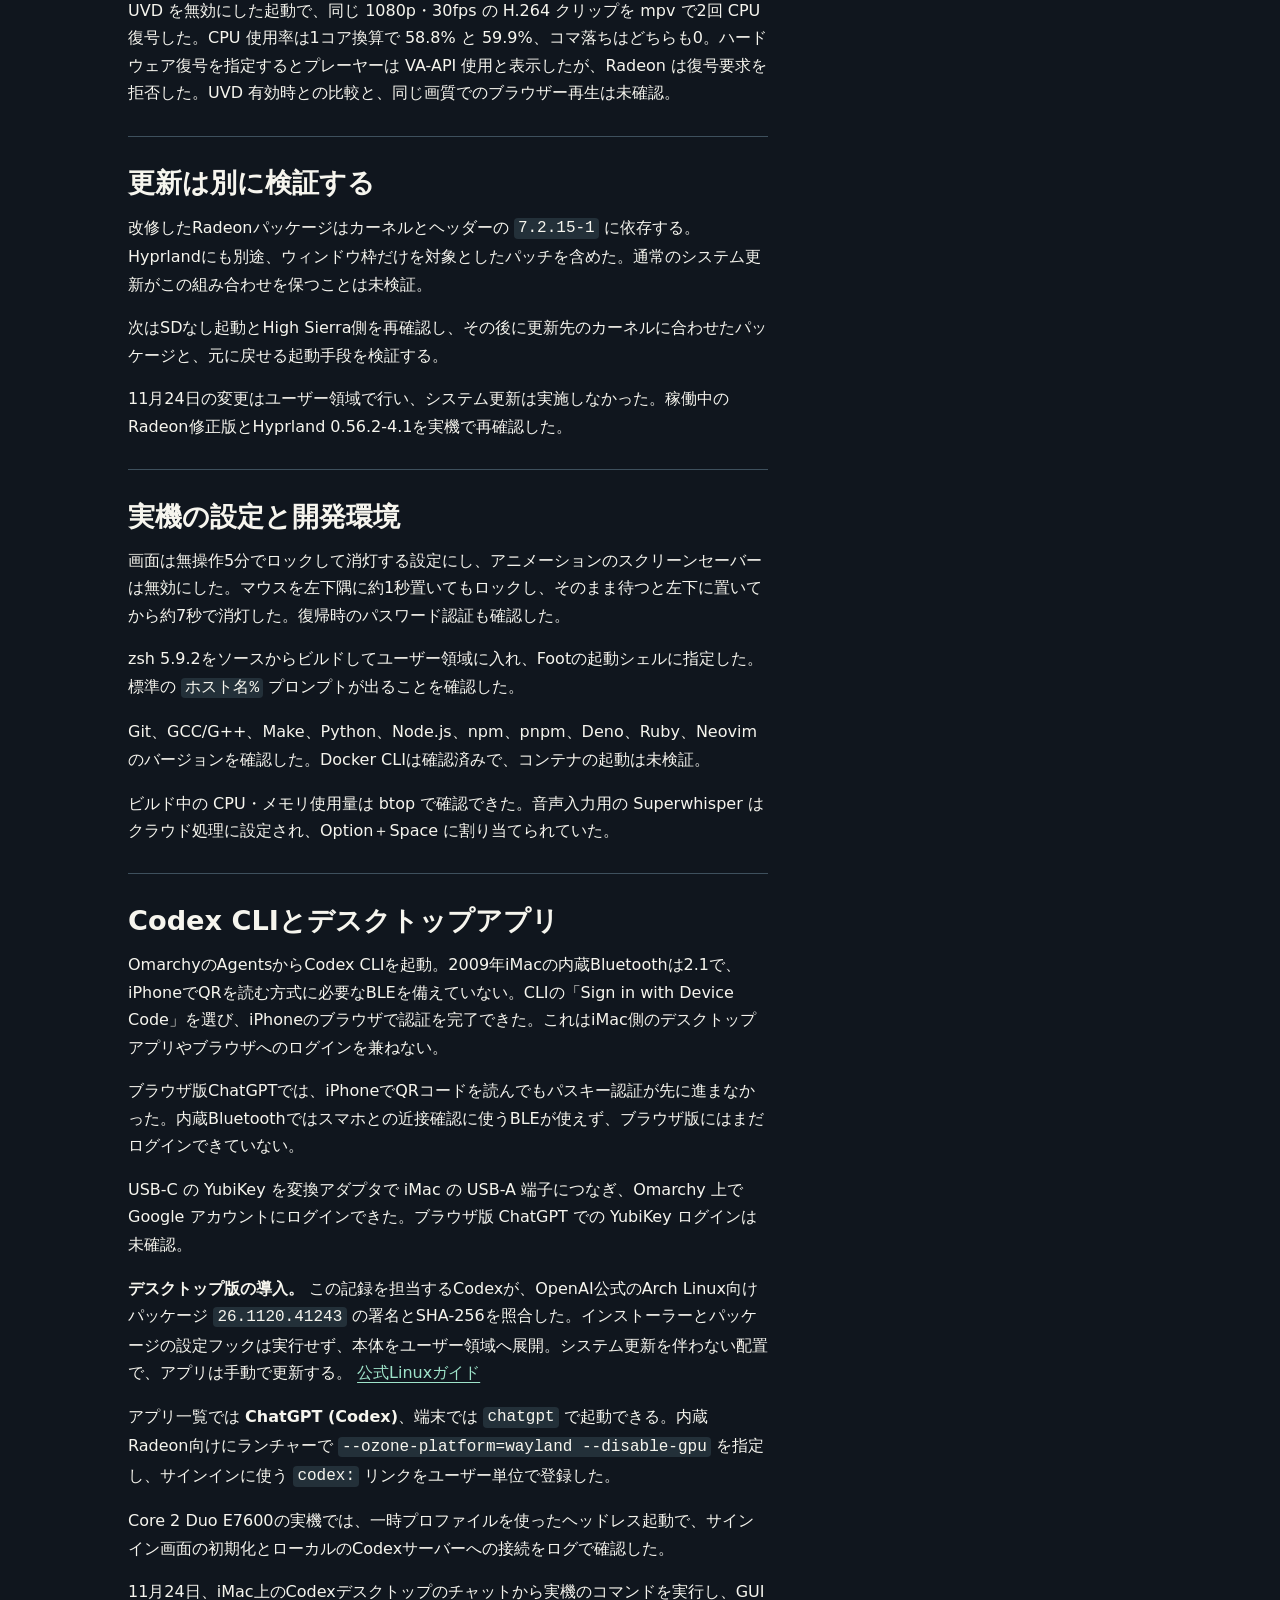
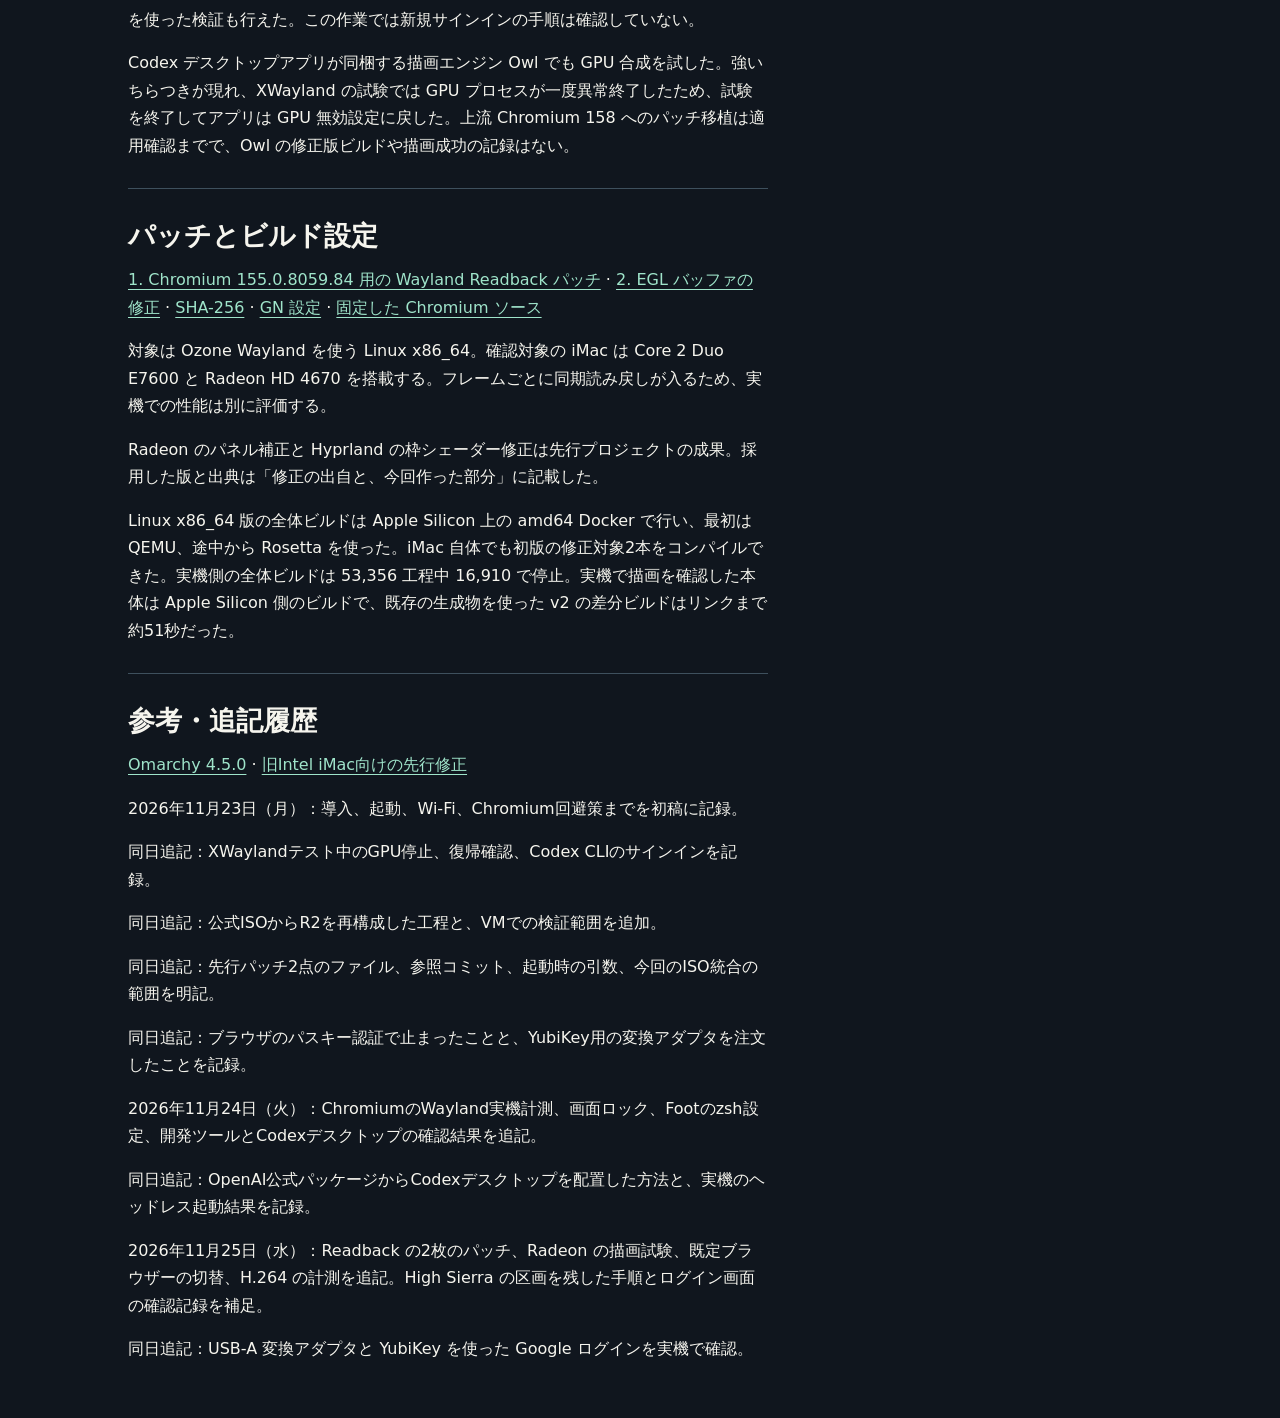
==== commit 13af9351: "Record Google sign-in with a YubiKey on the iMac" ====
--- a/docs/ja.html
+++ b/docs/ja.html
@@ -9,5 +9,5 @@
 <meta name="twitter:card" content="summary_large_image"><link rel="stylesheet" href="style.css"></head>
 <body><header><div class="wrap"><div class="label">OMARCHY / FIELD NOTES</div><nav class="lang" aria-label="Language"><a href="index.html" lang="en" hreflang="en">English</a><span aria-current="page">日本語</span></nav></div></header>
 <div class="hero"><div class="wrap"><div class="eyebrow">実機記録 · 2026年11月25日（水）更新</div><h1>2009年のiMacにOmarchyを入れる</h1><p class="intro">標準のOmarchy 4.5.0インストーラーを2009年のiMacで起動すると、内蔵画面に同じロゴが2×2で並び、表示が崩れた。そこで公式ISOの起動構造を保ったまま、Radeonの修正を組み込んだ専用ISOを作った。下の2枚は、その標準ISOの起動時と、改修版R2で導入したあとのデスクトップ。</p><ul class="spec"><li><b>iMac10,1</b></li><li><b>21.5インチ / Late 2009</b></li><li><b>Core 2 Duo 3.06 GHz / 4 GB</b></li><li><b>Radeon HD 4670</b></li></ul></div></div>
-<main class="wrap"><div class="comparison"><figure><a href="images/stock-boot.jpeg"><img src="images/stock-boot.jpeg" width="1536" height="1152" alt="OmarchyのロゴがiMacの内蔵画面に2×2で重複している。" decoding="async"></a><figcaption><strong>標準インストーラーの起動時</strong> OmarchyのロゴがiMacの内蔵画面に2×2で重複している。</figcaption></figure><figure><a href="images/r2-desktop.jpeg"><img src="images/r2-desktop.jpeg" width="1536" height="1522" alt="同じiMacの内蔵画面全体に、Omarchyのデスクトップが正常に表示された。" decoding="async"></a><figcaption><strong>改修版R2でインストールしたあと</strong> 同じiMacの内蔵画面全体に、Omarchyのデスクトップが正常に表示された。</figcaption></figure></div><nav class="toc" aria-label="Contents"><a href="#iso">iMac専用ISOをどう作ったか</a><a href="#provenance">修正の出自と、今回作った部分</a><a href="#display">Radeonと内蔵画面</a><a href="#storage">macOS High Sierra を残して内蔵ディスクを分割</a><a href="#install">同じSD、違うリーダー</a><a href="#login">電源投入からログイン画面まで</a><a href="#chromium">Chromiumの描き残し</a><a href="#video">Core 2 Duo での H.264 動画再生</a><a href="#updates">更新は別に検証する</a><a href="#daily">実機の設定と開発環境</a><a href="#codex">Codex CLIとデスクトップアプリ</a><a href="#patches">パッチとビルド設定</a><a href="#references">参考・追記履歴</a></nav><div class="article"><article><section id="iso"><h2>iMac専用ISOをどう作ったか</h2><p><strong>1. 公式ISOを出発点にした。</strong> 署名と公開SHA-256を照合した <code>omarchy-4.5.0-x86.iso</code> を使い、ISOとライブ環境のSquashFSを読み取り専用で展開した。カーネル本体 <code>linux-omarchy 7.2.15-1</code> は公式のまま。OS全体の再ビルドはしていない。</p><p><strong>2. Apple Silicon上でx86_64の部品だけをビルドした。</strong> ColimaのLinux VM上で、QEMUの命令変換を使い、Dockerの <code>linux/amd64</code> Archコンテナを動かした。署名を確認した公式カーネルのヘッダーと対応するGCC 16.2.1で、内蔵パネルのタイミングを補正する <code>radeon.ko</code> だけを再ビルド。モジュールの互換性情報と依存関係を確認し、<code>omarchy-imac10-1-radeon 7.2.15-1</code> にパッケージ化した。HyprlandはArchのビルドレシピを元に、ウィンドウ枠シェーダーの <code>discard</code> を透明描画（alpha 0）に替える限定パッチを当てて <code>0.56.2-4.1</code> にした。両パッケージは公式署名とは別の鍵で署名した。</p><p><strong>3. ライブ起動とインストール後の両方に修正を入れた。</strong> GRUBに <code>iMac10,1</code> でだけ表示される専用起動項目を追加し、修正版Radeon入りのライブ環境と <code>mkinitcpio</code> で作った初期起動イメージを使うようにした。専用経路ではパーティション変更前にパッケージ署名を確認。インストール時に一時キーリングと <code>pacman -U</code> で修正版を導入し、Radeonモジュールの読み込み優先順位も確認した。既製の統合カーネルイメージ（UKI）は流用せず、通常のLimine用の流れで再生成させた。公式のインストール元 <code>omarchy-root.img.zst</code> 自体は変更していない。</p><p><strong>4. 公式の起動構造を保ってISOに戻した。</strong> <code>mksquashfs</code> でライブ環境 <code>airootfs.sfs</code> をZstandard圧縮し、SHA-512の照合ファイルを作り直した。<code>xorriso -boot_image any replay</code> でGRUB設定、初期起動イメージ、SquashFSとハッシュを差し替え、元のISOの起動構造を引き継いだ。</p><p><strong>5. VMで検証し、実機で確かめた。</strong> 公式ISOがVMでインストーラーまで進むことを確認。Radeon修正だけを入れたR1ではインストーラーのパス判定の不具合を見つけ、R2で修正した。R2は再マウントして公式カーネルがバイト単位で同じこと、修正版モジュール、ハッシュと署名を確認。UEFI・Core 2 Duo相当・4 GBのVMで暗号化インストールを完了し、仮想インストール媒体を外して起動、導入後のUKIも確認した。ただしVMの描画はソフトウェアの <code>llvmpipe</code>。Radeon実機での表示・起動・Wi-Fiの確認とは分けている。 導入後の VM では Hyprland にログインし、Foot の同じウィンドウを別ワークスペースと別の画面座標に移動できた。</p><p><strong>成果物：</strong> <code>omarchy-4.5.0-imac10-1-r2-x86.iso</code>（6,689,390,592バイト）<br>SHA-256: <code>9a5b450eb67ccf4d3de2a385a52f7755ca4fed552928b298d420f70e649ddbc7</code><br>検証したイメージの識別情報で、このページからISOを配布しているわけではない。</p></section><section id="provenance"><h2>修正の出自と、今回作った部分</h2><p><strong>土台：Omarchy公式。</strong> 起動メディアのベースは<a href="https://github.com/omacom/omarchy/releases/tag/v4.5.0">Omarchy公式4.5.0のx86版</a>。インストーラー側は<a href="https://github.com/omacom/omarchy-iso/tree/d5136a69782c00fe8d53fc98e4f3a990447d4840">公式omarchy-isoの参照ソース</a>と、ISO内の該当ファイル2点のハッシュを照合した。この参照コミットがISOに記録されていたわけではない。カーネル本体と圧縮されたインストール元イメージは公式配布物のまま。</p><p><strong>採用したRadeon修正：choyerのリポジトリ。</strong> <a href="https://github.com/choyer/omarchy-vintage-intel-imac-fix/blob/0d5a406a312eb91c640c6137ef4e90813baa8778/patches/panel-encoder-combined.patch"><code>patches/panel-encoder-combined.patch</code></a> を、参照コミット <code>0d5a406a312eb91c640c6137ef4e90813baa8778</code> から変更せずに採用。iMac10,1の対象パネルに限り、ビデオBIOSのパネル表のメモリ上のコピーを108 MHzからEDIDに合う138.5 MHzへ補正し、RGB888/FPDIを設定する。個別機種向けの既存対策で、今回クロック値を新たに発見したわけではない。<a href="https://doesitomarchy.com/fixes#omaboot.radeon-imac10-1-panel-clock">OmaBoot?の同型機向け資料</a>にも同じパッチと <code>radeon.dpm=0 radeon.pcie_gen2=0 radeon.uvd=0</code> の併用が記録されている。この3つはchoyer側の<a href="https://github.com/choyer/omarchy-vintage-intel-imac-fix/blob/0d5a406a312eb91c640c6137ef4e90813baa8778/manifest.json#L12">マニフェスト</a>と<a href="https://github.com/choyer/omarchy-vintage-intel-imac-fix/blob/0d5a406a312eb91c640c6137ef4e90813baa8778/tools/write-limine-entry.py#L9">Limine項目生成コード</a>でも確認できる。R2もこの組み合わせを使ったが、各引数の効果は個別に検証していない。</p><p><strong>採用したHyprland修正：こちらもchoyerのリポジトリ。</strong> <a href="https://github.com/hyprwm/Hyprland/blob/efb50993780079460b0cbed1363e2166a2de1d9f/src/render/shaders/glsl/border.glsl">Hyprland 0.56.2の元のウィンドウ枠シェーダー</a>に対し、choyerが収録した<a href="https://github.com/choyer/omarchy-vintage-intel-imac-fix/blob/0d5a406a312eb91c640c6137ef4e90813baa8778/hyprland/border-alpha.patch"><code>hyprland/border-alpha.patch</code></a>を変更せず適用。枠の外を描かない <code>discard</code> を、透明色を出す処理に替える。<a href="https://github.com/choyer/omarchy-vintage-intel-imac-fix/blob/0d5a406a312eb91c640c6137ef4e90813baa8778/README.md">先行README</a>が説明する対象はソフトウェア描画 <code>llvmpipe</code> の枠の乱れ。実機のChromiumのちらつきやGPU停止に効くとは確認していない。</p><p><strong>今回の作業：既存修正を、内蔵画面で最初から使えるISOに組み込んだ。</strong> <a href="https://github.com/choyer/omarchy-vintage-intel-imac-fix/blob/0d5a406a312eb91c640c6137ef4e90813baa8778/README.md">先行手順</a>は標準ISOから外部画面やテキスト端末を使って導入し、修正を適用する流れ。R2では公式カーネルに合うRadeonモジュールとHyprlandを再ビルドして署名し、機種限定のGRUB項目、初期起動イメージ、インストール先へのパッケージ導入、Limine用UKIの再生成をつないだ。モジュールの単体ビルドに合わせたKbuildの調整もこちらの作業で、パネル補正ロジックの変更ではない。ISO再梱包からVM・実機での検証までが今回の作業。R2 は非公式ビルド。Radeon と Hyprland の2件は上記の先行修正を採用し、その後の Chromium 用の2枚はこのプロジェクトで作成・検証した。</p></section><section id="display"><h2>Radeonと内蔵画面</h2><p>標準の起動画面が4分割で重複して見える問題に対し、Omarchy 4.5.0をベースに改修版R2を作成した。対象機種かつ1080pの内蔵パネルに絞り、起動時のパネル設定を補正。クロックを108 MHzから138.5 MHzに変更し、RGB888/FPDIを有効化した。GPUのROMには書き込んでいない。</p><p>改修版ではインストーラーが普通に読め、導入後は内蔵画面を1920×1080で使えた。これはこの一台での結果で、他の機種や標準版の動作は示していない。</p></section><section id="storage"><h2>macOS High Sierra を残して内蔵ディスクを分割</h2><p>この iMac の内蔵ディスクは 1 TB で、High Sierra は HFS+ に入っていた。既存の HFS+ ボリュームを縮小して Linux 用の空きを作った。GPT の先頭3区画は、もとからある EFI、High Sierra の HFS+、macOS Recovery だった。</p><p>R2 のインストーラーでは <em>Free space install</em> を選んだ。初回は外付け USB カードリーダーからルートイメージを展開する途中で停止。この時点で High Sierra が起動することを確認した。内蔵ディスクには、Omarchy 用の EFI（FAT、2 GiB）と暗号化ルート（LUKS、463 GiB）が残った。</p><p>再試行前に GPT の変更を予行し、この個体の sda4 と sda5 だけを片付ければ、macOS 側の sda1〜sda3 を保持して連続した 465.1 GiB の空きができることを確認した。この2区画だけを片付け、内蔵 SD スロットから再度 <em>Free space install</em> を実行。導入した Omarchy が起動し、Wi-Fi も使えた。最終インストール後に High Sierra をもう一度起動する試験は未確認。</p></section><section id="install"><h2>同じSD、違うリーダー</h2><p>外付けUSB SDリーダーでは、書き込み後の検証や一部の読み出しで一致しても、iMacのインストーラーで圧縮イメージの読み出し・展開に失敗した。同じSDカードをiMacの内蔵スロットに移すと <code>zstd -t</code> が通り、インストールも完了した。外付け経路のどこに原因があったかは未特定。</p><p>外付けリーダーでもカード先頭の ISO 全体を読み出した SHA-256 は一致したが、中の圧縮ルートイメージを繰り返し読むとハッシュが変わった。同じ 15.8 GB の SD カードを内蔵スロットに移すと、展開検査は4分39秒で通った。</p></section><section id="login"><h2>電源投入からログイン画面まで</h2><p>当初、電源投入後のパスワード入力は LUKS のディスク解除用で、その後 SDDM が自動ログインしていた。導入後は本体に解除鍵を置き、ディスクを自動解除して通常の SDDM ログイン画面で待つ設定に変更した。手動解除用の起動項目も残した。本体に鍵を置くため、盗難時のディスク保護は弱まる。</p><p>再起動後、暗号化ルートのマウント、ユーザーログイン前の SSH 接続、SDDM のログイン画面プロセスの起動、内蔵パネルの 1920×1080 を遠隔で確認した。この試験での画面の目視とキー入力は未確認。管理用 Mac との双方向 SSH と、ほかの複数の管理機への接続も確認した。設定した接続先の一部は認証試験が残っている。</p></section><section id="chromium"><h2>Chromiumの描き残し</h2><p>Chromiumでスクロールすると、ちらつきや黒い描き残しが出た。Hyprlandで画面全体を描き直す比較では目立った変化がなく、元に戻した。</p><p>Chromiumだけ <code>~/.config/chromium-flags.conf</code> に <code>--disable-gpu</code> を1行足し、完全終了後に開き直すと、実機でちらつきが消えた。戻すにはその1行を消して開き直す。これはChromiumで効いた回避策で、他のアプリや根本原因は未確認。</p><p>別プロファイルでGPU無効化を外し、XWayland経由で試したところ、テスト中にRadeonの描画キュー（ring 0）が停止し、ドライバによるGPUリセットの直後にHyprlandがクラッシュした。セーフモードからいったんログイン画面に戻り、再ログインで通常のデスクトップに復帰。OSは再起動しておらず、この時点では普段のChromiumはGPU無効のままだった。試した経路は再実行しない。根本原因と動画の改善効果は未確認。</p><p>動画のデコードは画面描画とは別。<a href="https://www.x.org/RadeonFeature/#radeon-uvd-unified-video-decoder-hardware">Radeonの機能表</a>では、RV730の動画デコーダーはH.264/AVCに対応するが、VP9やAV1には対応しない。現在の起動設定では動画デコーダーも無効にしている。</p><p><strong>11月24日のWaylandネイティブでの追試。</strong> 一時プロファイルでGPU合成を有効にすると、スクロールに加え、背景色を変えるだけでも古い画素が残った。Waylandに共有バッファ（DMA-BUF）を渡す直前に、追跡した3枚の測定位置を読んだところ、7回すべてで前の色を確認した。画面上の縦1列の587画素は、変更の約0.7秒後に全画素が期待色と異なり、約2.6秒後にすべて一致した。途中の画素取得を省いた試験でも約2.6秒後には一致したが、初期表示の乱れは同じ時点にも残った。</p><p>部分更新を全体更新に置き換えても、共有バッファの書き込み完了を示す取得可能なフェンスを待っても、乱れは残った。この時点では Chromium・Mesa・Hyprland のどこで問題が起きるかを特定できなかった。</p><p><strong>GPU合成だけを止めた対照試験。</strong> 一時プロファイルで <code>--disable-gpu-compositing</code> を指定すると、比較した8画面すべてが期待色と一致し、WebGLは有効だった。普段使いのChromiumの設定はチェックサムで維持を確認。試験導入したGoogle Chrome 158は本体とランチャーを削除し、閲覧データは保存した。</p><p>途中ではウェブページにごく薄いアニメーションを重ね、GPU 合成を続けさせる方法も試した。背景色変更とスクロールの計16画面で、125 ms 後の測定位置は期待色に一致した。内部ページには効かず、その後は下記のソース修正に移った。</p><p><strong>11月25日の Readback 試験版。</strong> Chromium 155.0.8059.84 に、GL の合成結果を同期的に読み戻し、Wayland に共有メモリ（<code>wl_shm</code>）で渡す経路を追加した。フレームの表示に使う DMA-BUF の取り込み経路を回避する。機能の既定はオフで、比較には <code>--enable-features=WaylandGLReadbackPresentation</code> を使う。</p><p>最初のパッチで共有メモリ経由の表示を選べるようになったが、この Radeon では EGL が読み戻し用の画面外バッファを作れなかった。2枚目で Readback 時のバッファに Mesa の surfaceless EGL を使うようにした。2枚を順に適用したものが Readback v2。</p><p>実機のネイティブ Wayland では AMD RV730 / ANGLE OpenGL で GPU 合成と WebGL が有効になり、ウィンドウサイズの wl_shm バッファを確認した。試験中の GPU プロセスクラッシュは0回。静止2ページを各3回、さらにスクロール8位置でブラウザーの画像と実画面を比較し、しきい値5%での差はポインター領域だけだった。背景の縦587画素は8位置すべてで初回も安定後も一致した。</p><p>Readback v2 を既定の Chromium にし、配布版を削除した後も、アプリメニュー、端末、xdg-open で開くリンク、Omarchy のウェブアプリから修正版が起動することを確認した。比較用の起動項目は撤去し、このユーザー領域の修正版は手動更新としている。</p></section><section id="video"><h2>Core 2 Duo での H.264 動画再生</h2><p>UVD を無効にした起動で、同じ 1080p・30fps の H.264 クリップを mpv で2回 CPU 復号した。CPU 使用率は1コア換算で 58.8% と 59.9%、コマ落ちはどちらも0。ハードウェア復号を指定するとプレーヤーは VA-API 使用と表示したが、Radeon は復号要求を拒否した。UVD 有効時との比較と、同じ画質でのブラウザー再生は未確認。</p></section><section id="updates"><h2>更新は別に検証する</h2><p>改修したRadeonパッケージはカーネルとヘッダーの <code>7.2.15-1</code> に依存する。Hyprlandにも別途、ウィンドウ枠だけを対象としたパッチを含めた。通常のシステム更新がこの組み合わせを保つことは未検証。</p><p>次はSDなし起動とHigh Sierra側を再確認し、その後に更新先のカーネルに合わせたパッケージと、元に戻せる起動手段を検証する。</p><p>11月24日の変更はユーザー領域で行い、システム更新は実施しなかった。稼働中のRadeon修正版とHyprland 0.56.2-4.1を実機で再確認した。</p></section><section id="daily"><h2>実機の設定と開発環境</h2><p>画面は無操作5分でロックして消灯する設定にし、アニメーションのスクリーンセーバーは無効にした。マウスを左下隅に約1秒置いてもロックし、そのまま待つと左下に置いてから約7秒で消灯した。復帰時のパスワード認証も確認した。</p><p>zsh 5.9.2をソースからビルドしてユーザー領域に入れ、Footの起動シェルに指定した。標準の <code>ホスト名%</code> プロンプトが出ることを確認した。</p><p>Git、GCC/G++、Make、Python、Node.js、npm、pnpm、Deno、Ruby、Neovimのバージョンを確認した。Docker CLIは確認済みで、コンテナの起動は未検証。</p><p>ビルド中の CPU・メモリ使用量は btop で確認できた。音声入力用の Superwhisper はクラウド処理に設定され、Option＋Space に割り当てられていた。</p></section><section id="codex"><h2>Codex CLIとデスクトップアプリ</h2><p>OmarchyのAgentsからCodex CLIを起動。2009年iMacの内蔵Bluetoothは2.1で、iPhoneでQRを読む方式に必要なBLEを備えていない。CLIの「Sign in with Device Code」を選び、iPhoneのブラウザで認証を完了できた。これはiMac側のデスクトップアプリやブラウザへのログインを兼ねない。</p><p>ブラウザ版ChatGPTでは、iPhoneでQRコードを読んでもパスキー認証が先に進まなかった。内蔵Bluetoothではスマホとの近接確認に使うBLEが使えず、ブラウザ版にはまだログインできていない。</p><p><strong>次に試すこと：</strong>USB-CのYubiKeyをiMacのUSB-A端子につなぐため、変換アダプタを注文した。到着後にブラウザ版ChatGPTのログインを試す。まだ未検証。</p><p><strong>デスクトップ版の導入。</strong> この記録を担当するCodexが、OpenAI公式のArch Linux向けパッケージ <code>26.1120.41243</code> の署名とSHA-256を照合した。インストーラーとパッケージの設定フックは実行せず、本体をユーザー領域へ展開。システム更新を伴わない配置で、アプリは手動で更新する。 <a href="https://learn.chatgpt.com/docs/linux/linux-app">公式Linuxガイド</a></p><p>アプリ一覧では <strong>ChatGPT (Codex)</strong>、端末では <code>chatgpt</code> で起動できる。内蔵Radeon向けにランチャーで <code>--ozone-platform=wayland --disable-gpu</code> を指定し、サインインに使う <code>codex:</code> リンクをユーザー単位で登録した。</p><p>Core 2 Duo E7600の実機では、一時プロファイルを使ったヘッドレス起動で、サインイン画面の初期化とローカルのCodexサーバーへの接続をログで確認した。</p><p>11月24日、iMac上のCodexデスクトップのチャットから実機のコマンドを実行し、GUIを使った検証も行えた。この作業では新規サインインの手順は確認していない。</p><p>Codex デスクトップアプリが同梱する描画エンジン Owl でも GPU 合成を試した。強いちらつきが現れ、XWayland の試験では GPU プロセスが一度異常終了したため、試験を終了してアプリは GPU 無効設定に戻した。上流 Chromium 158 へのパッチ移植は適用確認までで、Owl の修正版ビルドや描画成功の記録はない。</p></section><section id="patches"><h2>パッチとビルド設定</h2><p><a href="patches/chromium-155.0.8059.84/wayland-gl-readback.patch" download>1. Chromium 155.0.8059.84 用の Wayland Readback パッチ</a> · <a href="patches/chromium-155.0.8059.84/readback-pbuffer-v2.patch" download>2. EGL バッファの修正</a> · <a href="patches/chromium-155.0.8059.84/SHA256SUMS">SHA-256</a> · <a href="patches/chromium-155.0.8059.84/args.gn">GN 設定</a> · <a href="https://chromium.googlesource.com/chromium/src/+/5869fe313571d75152b77813cf0a4ee26a4e6df0">固定した Chromium ソース</a></p><p>対象は Ozone Wayland を使う Linux x86_64。確認対象の iMac は Core 2 Duo E7600 と Radeon HD 4670 を搭載する。フレームごとに同期読み戻しが入るため、実機での性能は別に評価する。</p><p>Radeon のパネル補正と Hyprland の枠シェーダー修正は先行プロジェクトの成果。採用した版と出典は「修正の出自と、今回作った部分」に記載した。</p><p>Linux x86_64 版の全体ビルドは Apple Silicon 上の amd64 Docker で行い、最初は QEMU、途中から Rosetta を使った。iMac 自体でも初版の修正対象2本をコンパイルできた。実機側の全体ビルドは 53,356 工程中 16,910 で停止。実機で描画を確認した本体は Apple Silicon 側のビルドで、既存の生成物を使った v2 の差分ビルドはリンクまで約51秒だった。</p></section><section id="references"><h2>参考・追記履歴</h2><p><a href="https://github.com/omacom/omarchy/releases/tag/v4.5.0">Omarchy 4.5.0</a> · <a href="https://github.com/choyer/omarchy-vintage-intel-imac-fix/tree/0d5a406a312eb91c640c6137ef4e90813baa8778">旧Intel iMac向けの先行修正</a></p><p>2026年11月23日（月）：導入、起動、Wi-Fi、Chromium回避策までを初稿に記録。</p><p>同日追記：XWaylandテスト中のGPU停止、復帰確認、Codex CLIのサインインを記録。</p><p>同日追記：公式ISOからR2を再構成した工程と、VMでの検証範囲を追加。</p><p>同日追記：先行パッチ2点のファイル、参照コミット、起動時の引数、今回のISO統合の範囲を明記。</p><p>同日追記：ブラウザのパスキー認証で止まったことと、YubiKey用の変換アダプタを注文したことを記録。</p><p>2026年11月24日（火）：ChromiumのWayland実機計測、画面ロック、Footのzsh設定、開発ツールとCodexデスクトップの確認結果を追記。</p><p>同日追記：OpenAI公式パッケージからCodexデスクトップを配置した方法と、実機のヘッドレス起動結果を記録。</p><p>2026年11月25日（水）：Readback の2枚のパッチ、Radeon の描画試験、既定ブラウザーの切替、H.264 の計測を追記。High Sierra の区画を残した手順とログイン画面の確認記録を補足。</p></section></article><aside class="callouts"><h2>検証状況</h2><h3>実機で確認</h3><ul><li>内蔵SDからインストーラー起動・導入</li><li>導入後のOmarchy起動・Wi-Fi接続</li><li>Chromium内のちらつきがGPU無効化で解消</li><li>GPUテスト後、再ログインで通常のデスクトップに復帰</li><li>Codex CLIのデバイスコード認証</li><li>実機のCodexデスクトップからコマンドとGUIを検証</li><li>Chromium Readback v2 で Radeon の GPU 合成と WebGL</li><li>再起動後のディスク自動解除と SDDM ログイン画面の起動（遠隔確認）</li></ul><h3 class="pending">未確認</h3><ul><li>最終インストール後のHigh Sierra起動</li><li>SDカードを抜いた状態での起動</li><li>他のアプリの描画と長時間の安定性</li><li>カスタムパッケージを維持した更新</li><li>同じ画質での動画再生と実際のデコーダー</li><li>Chromium の長時間安定性と毎フレームの読み戻しによる性能への影響</li></ul></aside></div></main>
+<main class="wrap"><div class="comparison"><figure><a href="images/stock-boot.jpeg"><img src="images/stock-boot.jpeg" width="1536" height="1152" alt="OmarchyのロゴがiMacの内蔵画面に2×2で重複している。" decoding="async"></a><figcaption><strong>標準インストーラーの起動時</strong> OmarchyのロゴがiMacの内蔵画面に2×2で重複している。</figcaption></figure><figure><a href="images/r2-desktop.jpeg"><img src="images/r2-desktop.jpeg" width="1536" height="1522" alt="同じiMacの内蔵画面全体に、Omarchyのデスクトップが正常に表示された。" decoding="async"></a><figcaption><strong>改修版R2でインストールしたあと</strong> 同じiMacの内蔵画面全体に、Omarchyのデスクトップが正常に表示された。</figcaption></figure></div><nav class="toc" aria-label="Contents"><a href="#iso">iMac専用ISOをどう作ったか</a><a href="#provenance">修正の出自と、今回作った部分</a><a href="#display">Radeonと内蔵画面</a><a href="#storage">macOS High Sierra を残して内蔵ディスクを分割</a><a href="#install">同じSD、違うリーダー</a><a href="#login">電源投入からログイン画面まで</a><a href="#chromium">Chromiumの描き残し</a><a href="#video">Core 2 Duo での H.264 動画再生</a><a href="#updates">更新は別に検証する</a><a href="#daily">実機の設定と開発環境</a><a href="#codex">Codex CLIとデスクトップアプリ</a><a href="#patches">パッチとビルド設定</a><a href="#references">参考・追記履歴</a></nav><div class="article"><article><section id="iso"><h2>iMac専用ISOをどう作ったか</h2><p><strong>1. 公式ISOを出発点にした。</strong> 署名と公開SHA-256を照合した <code>omarchy-4.5.0-x86.iso</code> を使い、ISOとライブ環境のSquashFSを読み取り専用で展開した。カーネル本体 <code>linux-omarchy 7.2.15-1</code> は公式のまま。OS全体の再ビルドはしていない。</p><p><strong>2. Apple Silicon上でx86_64の部品だけをビルドした。</strong> ColimaのLinux VM上で、QEMUの命令変換を使い、Dockerの <code>linux/amd64</code> Archコンテナを動かした。署名を確認した公式カーネルのヘッダーと対応するGCC 16.2.1で、内蔵パネルのタイミングを補正する <code>radeon.ko</code> だけを再ビルド。モジュールの互換性情報と依存関係を確認し、<code>omarchy-imac10-1-radeon 7.2.15-1</code> にパッケージ化した。HyprlandはArchのビルドレシピを元に、ウィンドウ枠シェーダーの <code>discard</code> を透明描画（alpha 0）に替える限定パッチを当てて <code>0.56.2-4.1</code> にした。両パッケージは公式署名とは別の鍵で署名した。</p><p><strong>3. ライブ起動とインストール後の両方に修正を入れた。</strong> GRUBに <code>iMac10,1</code> でだけ表示される専用起動項目を追加し、修正版Radeon入りのライブ環境と <code>mkinitcpio</code> で作った初期起動イメージを使うようにした。専用経路ではパーティション変更前にパッケージ署名を確認。インストール時に一時キーリングと <code>pacman -U</code> で修正版を導入し、Radeonモジュールの読み込み優先順位も確認した。既製の統合カーネルイメージ（UKI）は流用せず、通常のLimine用の流れで再生成させた。公式のインストール元 <code>omarchy-root.img.zst</code> 自体は変更していない。</p><p><strong>4. 公式の起動構造を保ってISOに戻した。</strong> <code>mksquashfs</code> でライブ環境 <code>airootfs.sfs</code> をZstandard圧縮し、SHA-512の照合ファイルを作り直した。<code>xorriso -boot_image any replay</code> でGRUB設定、初期起動イメージ、SquashFSとハッシュを差し替え、元のISOの起動構造を引き継いだ。</p><p><strong>5. VMで検証し、実機で確かめた。</strong> 公式ISOがVMでインストーラーまで進むことを確認。Radeon修正だけを入れたR1ではインストーラーのパス判定の不具合を見つけ、R2で修正した。R2は再マウントして公式カーネルがバイト単位で同じこと、修正版モジュール、ハッシュと署名を確認。UEFI・Core 2 Duo相当・4 GBのVMで暗号化インストールを完了し、仮想インストール媒体を外して起動、導入後のUKIも確認した。ただしVMの描画はソフトウェアの <code>llvmpipe</code>。Radeon実機での表示・起動・Wi-Fiの確認とは分けている。 導入後の VM では Hyprland にログインし、Foot の同じウィンドウを別ワークスペースと別の画面座標に移動できた。</p><p><strong>成果物：</strong> <code>omarchy-4.5.0-imac10-1-r2-x86.iso</code>（6,689,390,592バイト）<br>SHA-256: <code>9a5b450eb67ccf4d3de2a385a52f7755ca4fed552928b298d420f70e649ddbc7</code><br>検証したイメージの識別情報で、このページからISOを配布しているわけではない。</p></section><section id="provenance"><h2>修正の出自と、今回作った部分</h2><p><strong>土台：Omarchy公式。</strong> 起動メディアのベースは<a href="https://github.com/omacom/omarchy/releases/tag/v4.5.0">Omarchy公式4.5.0のx86版</a>。インストーラー側は<a href="https://github.com/omacom/omarchy-iso/tree/d5136a69782c00fe8d53fc98e4f3a990447d4840">公式omarchy-isoの参照ソース</a>と、ISO内の該当ファイル2点のハッシュを照合した。この参照コミットがISOに記録されていたわけではない。カーネル本体と圧縮されたインストール元イメージは公式配布物のまま。</p><p><strong>採用したRadeon修正：choyerのリポジトリ。</strong> <a href="https://github.com/choyer/omarchy-vintage-intel-imac-fix/blob/0d5a406a312eb91c640c6137ef4e90813baa8778/patches/panel-encoder-combined.patch"><code>patches/panel-encoder-combined.patch</code></a> を、参照コミット <code>0d5a406a312eb91c640c6137ef4e90813baa8778</code> から変更せずに採用。iMac10,1の対象パネルに限り、ビデオBIOSのパネル表のメモリ上のコピーを108 MHzからEDIDに合う138.5 MHzへ補正し、RGB888/FPDIを設定する。個別機種向けの既存対策で、今回クロック値を新たに発見したわけではない。<a href="https://doesitomarchy.com/fixes#omaboot.radeon-imac10-1-panel-clock">OmaBoot?の同型機向け資料</a>にも同じパッチと <code>radeon.dpm=0 radeon.pcie_gen2=0 radeon.uvd=0</code> の併用が記録されている。この3つはchoyer側の<a href="https://github.com/choyer/omarchy-vintage-intel-imac-fix/blob/0d5a406a312eb91c640c6137ef4e90813baa8778/manifest.json#L12">マニフェスト</a>と<a href="https://github.com/choyer/omarchy-vintage-intel-imac-fix/blob/0d5a406a312eb91c640c6137ef4e90813baa8778/tools/write-limine-entry.py#L9">Limine項目生成コード</a>でも確認できる。R2もこの組み合わせを使ったが、各引数の効果は個別に検証していない。</p><p><strong>採用したHyprland修正：こちらもchoyerのリポジトリ。</strong> <a href="https://github.com/hyprwm/Hyprland/blob/efb50993780079460b0cbed1363e2166a2de1d9f/src/render/shaders/glsl/border.glsl">Hyprland 0.56.2の元のウィンドウ枠シェーダー</a>に対し、choyerが収録した<a href="https://github.com/choyer/omarchy-vintage-intel-imac-fix/blob/0d5a406a312eb91c640c6137ef4e90813baa8778/hyprland/border-alpha.patch"><code>hyprland/border-alpha.patch</code></a>を変更せず適用。枠の外を描かない <code>discard</code> を、透明色を出す処理に替える。<a href="https://github.com/choyer/omarchy-vintage-intel-imac-fix/blob/0d5a406a312eb91c640c6137ef4e90813baa8778/README.md">先行README</a>が説明する対象はソフトウェア描画 <code>llvmpipe</code> の枠の乱れ。実機のChromiumのちらつきやGPU停止に効くとは確認していない。</p><p><strong>今回の作業：既存修正を、内蔵画面で最初から使えるISOに組み込んだ。</strong> <a href="https://github.com/choyer/omarchy-vintage-intel-imac-fix/blob/0d5a406a312eb91c640c6137ef4e90813baa8778/README.md">先行手順</a>は標準ISOから外部画面やテキスト端末を使って導入し、修正を適用する流れ。R2では公式カーネルに合うRadeonモジュールとHyprlandを再ビルドして署名し、機種限定のGRUB項目、初期起動イメージ、インストール先へのパッケージ導入、Limine用UKIの再生成をつないだ。モジュールの単体ビルドに合わせたKbuildの調整もこちらの作業で、パネル補正ロジックの変更ではない。ISO再梱包からVM・実機での検証までが今回の作業。R2 は非公式ビルド。Radeon と Hyprland の2件は上記の先行修正を採用し、その後の Chromium 用の2枚はこのプロジェクトで作成・検証した。</p></section><section id="display"><h2>Radeonと内蔵画面</h2><p>標準の起動画面が4分割で重複して見える問題に対し、Omarchy 4.5.0をベースに改修版R2を作成した。対象機種かつ1080pの内蔵パネルに絞り、起動時のパネル設定を補正。クロックを108 MHzから138.5 MHzに変更し、RGB888/FPDIを有効化した。GPUのROMには書き込んでいない。</p><p>改修版ではインストーラーが普通に読め、導入後は内蔵画面を1920×1080で使えた。これはこの一台での結果で、他の機種や標準版の動作は示していない。</p></section><section id="storage"><h2>macOS High Sierra を残して内蔵ディスクを分割</h2><p>この iMac の内蔵ディスクは 1 TB で、High Sierra は HFS+ に入っていた。既存の HFS+ ボリュームを縮小して Linux 用の空きを作った。GPT の先頭3区画は、もとからある EFI、High Sierra の HFS+、macOS Recovery だった。</p><p>R2 のインストーラーでは <em>Free space install</em> を選んだ。初回は外付け USB カードリーダーからルートイメージを展開する途中で停止。この時点で High Sierra が起動することを確認した。内蔵ディスクには、Omarchy 用の EFI（FAT、2 GiB）と暗号化ルート（LUKS、463 GiB）が残った。</p><p>再試行前に GPT の変更を予行し、この個体の sda4 と sda5 だけを片付ければ、macOS 側の sda1〜sda3 を保持して連続した 465.1 GiB の空きができることを確認した。この2区画だけを片付け、内蔵 SD スロットから再度 <em>Free space install</em> を実行。導入した Omarchy が起動し、Wi-Fi も使えた。最終インストール後に High Sierra をもう一度起動する試験は未確認。</p></section><section id="install"><h2>同じSD、違うリーダー</h2><p>外付けUSB SDリーダーでは、書き込み後の検証や一部の読み出しで一致しても、iMacのインストーラーで圧縮イメージの読み出し・展開に失敗した。同じSDカードをiMacの内蔵スロットに移すと <code>zstd -t</code> が通り、インストールも完了した。外付け経路のどこに原因があったかは未特定。</p><p>外付けリーダーでもカード先頭の ISO 全体を読み出した SHA-256 は一致したが、中の圧縮ルートイメージを繰り返し読むとハッシュが変わった。同じ 15.8 GB の SD カードを内蔵スロットに移すと、展開検査は4分39秒で通った。</p></section><section id="login"><h2>電源投入からログイン画面まで</h2><p>当初、電源投入後のパスワード入力は LUKS のディスク解除用で、その後 SDDM が自動ログインしていた。導入後は本体に解除鍵を置き、ディスクを自動解除して通常の SDDM ログイン画面で待つ設定に変更した。手動解除用の起動項目も残した。本体に鍵を置くため、盗難時のディスク保護は弱まる。</p><p>再起動後、暗号化ルートのマウント、ユーザーログイン前の SSH 接続、SDDM のログイン画面プロセスの起動、内蔵パネルの 1920×1080 を遠隔で確認した。この試験での画面の目視とキー入力は未確認。管理用 Mac との双方向 SSH と、ほかの複数の管理機への接続も確認した。設定した接続先の一部は認証試験が残っている。</p></section><section id="chromium"><h2>Chromiumの描き残し</h2><p>Chromiumでスクロールすると、ちらつきや黒い描き残しが出た。Hyprlandで画面全体を描き直す比較では目立った変化がなく、元に戻した。</p><p>Chromiumだけ <code>~/.config/chromium-flags.conf</code> に <code>--disable-gpu</code> を1行足し、完全終了後に開き直すと、実機でちらつきが消えた。戻すにはその1行を消して開き直す。これはChromiumで効いた回避策で、他のアプリや根本原因は未確認。</p><p>別プロファイルでGPU無効化を外し、XWayland経由で試したところ、テスト中にRadeonの描画キュー（ring 0）が停止し、ドライバによるGPUリセットの直後にHyprlandがクラッシュした。セーフモードからいったんログイン画面に戻り、再ログインで通常のデスクトップに復帰。OSは再起動しておらず、この時点では普段のChromiumはGPU無効のままだった。試した経路は再実行しない。根本原因と動画の改善効果は未確認。</p><p>動画のデコードは画面描画とは別。<a href="https://www.x.org/RadeonFeature/#radeon-uvd-unified-video-decoder-hardware">Radeonの機能表</a>では、RV730の動画デコーダーはH.264/AVCに対応するが、VP9やAV1には対応しない。現在の起動設定では動画デコーダーも無効にしている。</p><p><strong>11月24日のWaylandネイティブでの追試。</strong> 一時プロファイルでGPU合成を有効にすると、スクロールに加え、背景色を変えるだけでも古い画素が残った。Waylandに共有バッファ（DMA-BUF）を渡す直前に、追跡した3枚の測定位置を読んだところ、7回すべてで前の色を確認した。画面上の縦1列の587画素は、変更の約0.7秒後に全画素が期待色と異なり、約2.6秒後にすべて一致した。途中の画素取得を省いた試験でも約2.6秒後には一致したが、初期表示の乱れは同じ時点にも残った。</p><p>部分更新を全体更新に置き換えても、共有バッファの書き込み完了を示す取得可能なフェンスを待っても、乱れは残った。この時点では Chromium・Mesa・Hyprland のどこで問題が起きるかを特定できなかった。</p><p><strong>GPU合成だけを止めた対照試験。</strong> 一時プロファイルで <code>--disable-gpu-compositing</code> を指定すると、比較した8画面すべてが期待色と一致し、WebGLは有効だった。普段使いのChromiumの設定はチェックサムで維持を確認。試験導入したGoogle Chrome 158は本体とランチャーを削除し、閲覧データは保存した。</p><p>途中ではウェブページにごく薄いアニメーションを重ね、GPU 合成を続けさせる方法も試した。背景色変更とスクロールの計16画面で、125 ms 後の測定位置は期待色に一致した。内部ページには効かず、その後は下記のソース修正に移った。</p><p><strong>11月25日の Readback 試験版。</strong> Chromium 155.0.8059.84 に、GL の合成結果を同期的に読み戻し、Wayland に共有メモリ（<code>wl_shm</code>）で渡す経路を追加した。フレームの表示に使う DMA-BUF の取り込み経路を回避する。機能の既定はオフで、比較には <code>--enable-features=WaylandGLReadbackPresentation</code> を使う。</p><p>最初のパッチで共有メモリ経由の表示を選べるようになったが、この Radeon では EGL が読み戻し用の画面外バッファを作れなかった。2枚目で Readback 時のバッファに Mesa の surfaceless EGL を使うようにした。2枚を順に適用したものが Readback v2。</p><p>実機のネイティブ Wayland では AMD RV730 / ANGLE OpenGL で GPU 合成と WebGL が有効になり、ウィンドウサイズの wl_shm バッファを確認した。試験中の GPU プロセスクラッシュは0回。静止2ページを各3回、さらにスクロール8位置でブラウザーの画像と実画面を比較し、しきい値5%での差はポインター領域だけだった。背景の縦587画素は8位置すべてで初回も安定後も一致した。</p><p>Readback v2 を既定の Chromium にし、配布版を削除した後も、アプリメニュー、端末、xdg-open で開くリンク、Omarchy のウェブアプリから修正版が起動することを確認した。比較用の起動項目は撤去し、このユーザー領域の修正版は手動更新としている。</p></section><section id="video"><h2>Core 2 Duo での H.264 動画再生</h2><p>UVD を無効にした起動で、同じ 1080p・30fps の H.264 クリップを mpv で2回 CPU 復号した。CPU 使用率は1コア換算で 58.8% と 59.9%、コマ落ちはどちらも0。ハードウェア復号を指定するとプレーヤーは VA-API 使用と表示したが、Radeon は復号要求を拒否した。UVD 有効時との比較と、同じ画質でのブラウザー再生は未確認。</p></section><section id="updates"><h2>更新は別に検証する</h2><p>改修したRadeonパッケージはカーネルとヘッダーの <code>7.2.15-1</code> に依存する。Hyprlandにも別途、ウィンドウ枠だけを対象としたパッチを含めた。通常のシステム更新がこの組み合わせを保つことは未検証。</p><p>次はSDなし起動とHigh Sierra側を再確認し、その後に更新先のカーネルに合わせたパッケージと、元に戻せる起動手段を検証する。</p><p>11月24日の変更はユーザー領域で行い、システム更新は実施しなかった。稼働中のRadeon修正版とHyprland 0.56.2-4.1を実機で再確認した。</p></section><section id="daily"><h2>実機の設定と開発環境</h2><p>画面は無操作5分でロックして消灯する設定にし、アニメーションのスクリーンセーバーは無効にした。マウスを左下隅に約1秒置いてもロックし、そのまま待つと左下に置いてから約7秒で消灯した。復帰時のパスワード認証も確認した。</p><p>zsh 5.9.2をソースからビルドしてユーザー領域に入れ、Footの起動シェルに指定した。標準の <code>ホスト名%</code> プロンプトが出ることを確認した。</p><p>Git、GCC/G++、Make、Python、Node.js、npm、pnpm、Deno、Ruby、Neovimのバージョンを確認した。Docker CLIは確認済みで、コンテナの起動は未検証。</p><p>ビルド中の CPU・メモリ使用量は btop で確認できた。音声入力用の Superwhisper はクラウド処理に設定され、Option＋Space に割り当てられていた。</p></section><section id="codex"><h2>Codex CLIとデスクトップアプリ</h2><p>OmarchyのAgentsからCodex CLIを起動。2009年iMacの内蔵Bluetoothは2.1で、iPhoneでQRを読む方式に必要なBLEを備えていない。CLIの「Sign in with Device Code」を選び、iPhoneのブラウザで認証を完了できた。これはiMac側のデスクトップアプリやブラウザへのログインを兼ねない。</p><p>ブラウザ版ChatGPTでは、iPhoneでQRコードを読んでもパスキー認証が先に進まなかった。内蔵Bluetoothではスマホとの近接確認に使うBLEが使えず、ブラウザ版にはまだログインできていない。</p><p>USB-C の YubiKey を変換アダプタで iMac の USB-A 端子につなぎ、Omarchy 上で Google アカウントにログインできた。ブラウザ版 ChatGPT での YubiKey ログインは未確認。</p><p><strong>デスクトップ版の導入。</strong> この記録を担当するCodexが、OpenAI公式のArch Linux向けパッケージ <code>26.1120.41243</code> の署名とSHA-256を照合した。インストーラーとパッケージの設定フックは実行せず、本体をユーザー領域へ展開。システム更新を伴わない配置で、アプリは手動で更新する。 <a href="https://learn.chatgpt.com/docs/linux/linux-app">公式Linuxガイド</a></p><p>アプリ一覧では <strong>ChatGPT (Codex)</strong>、端末では <code>chatgpt</code> で起動できる。内蔵Radeon向けにランチャーで <code>--ozone-platform=wayland --disable-gpu</code> を指定し、サインインに使う <code>codex:</code> リンクをユーザー単位で登録した。</p><p>Core 2 Duo E7600の実機では、一時プロファイルを使ったヘッドレス起動で、サインイン画面の初期化とローカルのCodexサーバーへの接続をログで確認した。</p><p>11月24日、iMac上のCodexデスクトップのチャットから実機のコマンドを実行し、GUIを使った検証も行えた。この作業では新規サインインの手順は確認していない。</p><p>Codex デスクトップアプリが同梱する描画エンジン Owl でも GPU 合成を試した。強いちらつきが現れ、XWayland の試験では GPU プロセスが一度異常終了したため、試験を終了してアプリは GPU 無効設定に戻した。上流 Chromium 158 へのパッチ移植は適用確認までで、Owl の修正版ビルドや描画成功の記録はない。</p></section><section id="patches"><h2>パッチとビルド設定</h2><p><a href="patches/chromium-155.0.8059.84/wayland-gl-readback.patch" download>1. Chromium 155.0.8059.84 用の Wayland Readback パッチ</a> · <a href="patches/chromium-155.0.8059.84/readback-pbuffer-v2.patch" download>2. EGL バッファの修正</a> · <a href="patches/chromium-155.0.8059.84/SHA256SUMS">SHA-256</a> · <a href="patches/chromium-155.0.8059.84/args.gn">GN 設定</a> · <a href="https://chromium.googlesource.com/chromium/src/+/5869fe313571d75152b77813cf0a4ee26a4e6df0">固定した Chromium ソース</a></p><p>対象は Ozone Wayland を使う Linux x86_64。確認対象の iMac は Core 2 Duo E7600 と Radeon HD 4670 を搭載する。フレームごとに同期読み戻しが入るため、実機での性能は別に評価する。</p><p>Radeon のパネル補正と Hyprland の枠シェーダー修正は先行プロジェクトの成果。採用した版と出典は「修正の出自と、今回作った部分」に記載した。</p><p>Linux x86_64 版の全体ビルドは Apple Silicon 上の amd64 Docker で行い、最初は QEMU、途中から Rosetta を使った。iMac 自体でも初版の修正対象2本をコンパイルできた。実機側の全体ビルドは 53,356 工程中 16,910 で停止。実機で描画を確認した本体は Apple Silicon 側のビルドで、既存の生成物を使った v2 の差分ビルドはリンクまで約51秒だった。</p></section><section id="references"><h2>参考・追記履歴</h2><p><a href="https://github.com/omacom/omarchy/releases/tag/v4.5.0">Omarchy 4.5.0</a> · <a href="https://github.com/choyer/omarchy-vintage-intel-imac-fix/tree/0d5a406a312eb91c640c6137ef4e90813baa8778">旧Intel iMac向けの先行修正</a></p><p>2026年11月23日（月）：導入、起動、Wi-Fi、Chromium回避策までを初稿に記録。</p><p>同日追記：XWaylandテスト中のGPU停止、復帰確認、Codex CLIのサインインを記録。</p><p>同日追記：公式ISOからR2を再構成した工程と、VMでの検証範囲を追加。</p><p>同日追記：先行パッチ2点のファイル、参照コミット、起動時の引数、今回のISO統合の範囲を明記。</p><p>同日追記：ブラウザのパスキー認証で止まったことと、YubiKey用の変換アダプタを注文したことを記録。</p><p>2026年11月24日（火）：ChromiumのWayland実機計測、画面ロック、Footのzsh設定、開発ツールとCodexデスクトップの確認結果を追記。</p><p>同日追記：OpenAI公式パッケージからCodexデスクトップを配置した方法と、実機のヘッドレス起動結果を記録。</p><p>2026年11月25日（水）：Readback の2枚のパッチ、Radeon の描画試験、既定ブラウザーの切替、H.264 の計測を追記。High Sierra の区画を残した手順とログイン画面の確認記録を補足。</p><p>同日追記：USB-A 変換アダプタと YubiKey を使った Google ログインを実機で確認。</p></section></article><aside class="callouts"><h2>検証状況</h2><h3>実機で確認</h3><ul><li>内蔵SDからインストーラー起動・導入</li><li>導入後のOmarchy起動・Wi-Fi接続</li><li>Chromium内のちらつきがGPU無効化で解消</li><li>GPUテスト後、再ログインで通常のデスクトップに復帰</li><li>Codex CLIのデバイスコード認証</li><li>実機のCodexデスクトップからコマンドとGUIを検証</li><li>Chromium Readback v2 で Radeon の GPU 合成と WebGL</li><li>再起動後のディスク自動解除と SDDM ログイン画面の起動（遠隔確認）</li><li>USB-A 変換アダプタと YubiKey で Google にログイン</li></ul><h3 class="pending">未確認</h3><ul><li>最終インストール後のHigh Sierra起動</li><li>SDカードを抜いた状態での起動</li><li>他のアプリの描画と長時間の安定性</li><li>カスタムパッケージを維持した更新</li><li>同じ画質での動画再生と実際のデコーダー</li><li>Chromium の長時間安定性と毎フレームの読み戻しによる性能への影響</li></ul></aside></div></main>
 <footer><div class="wrap">非公式の実機記録。試した結果を追記していく。</div></footer></body></html>
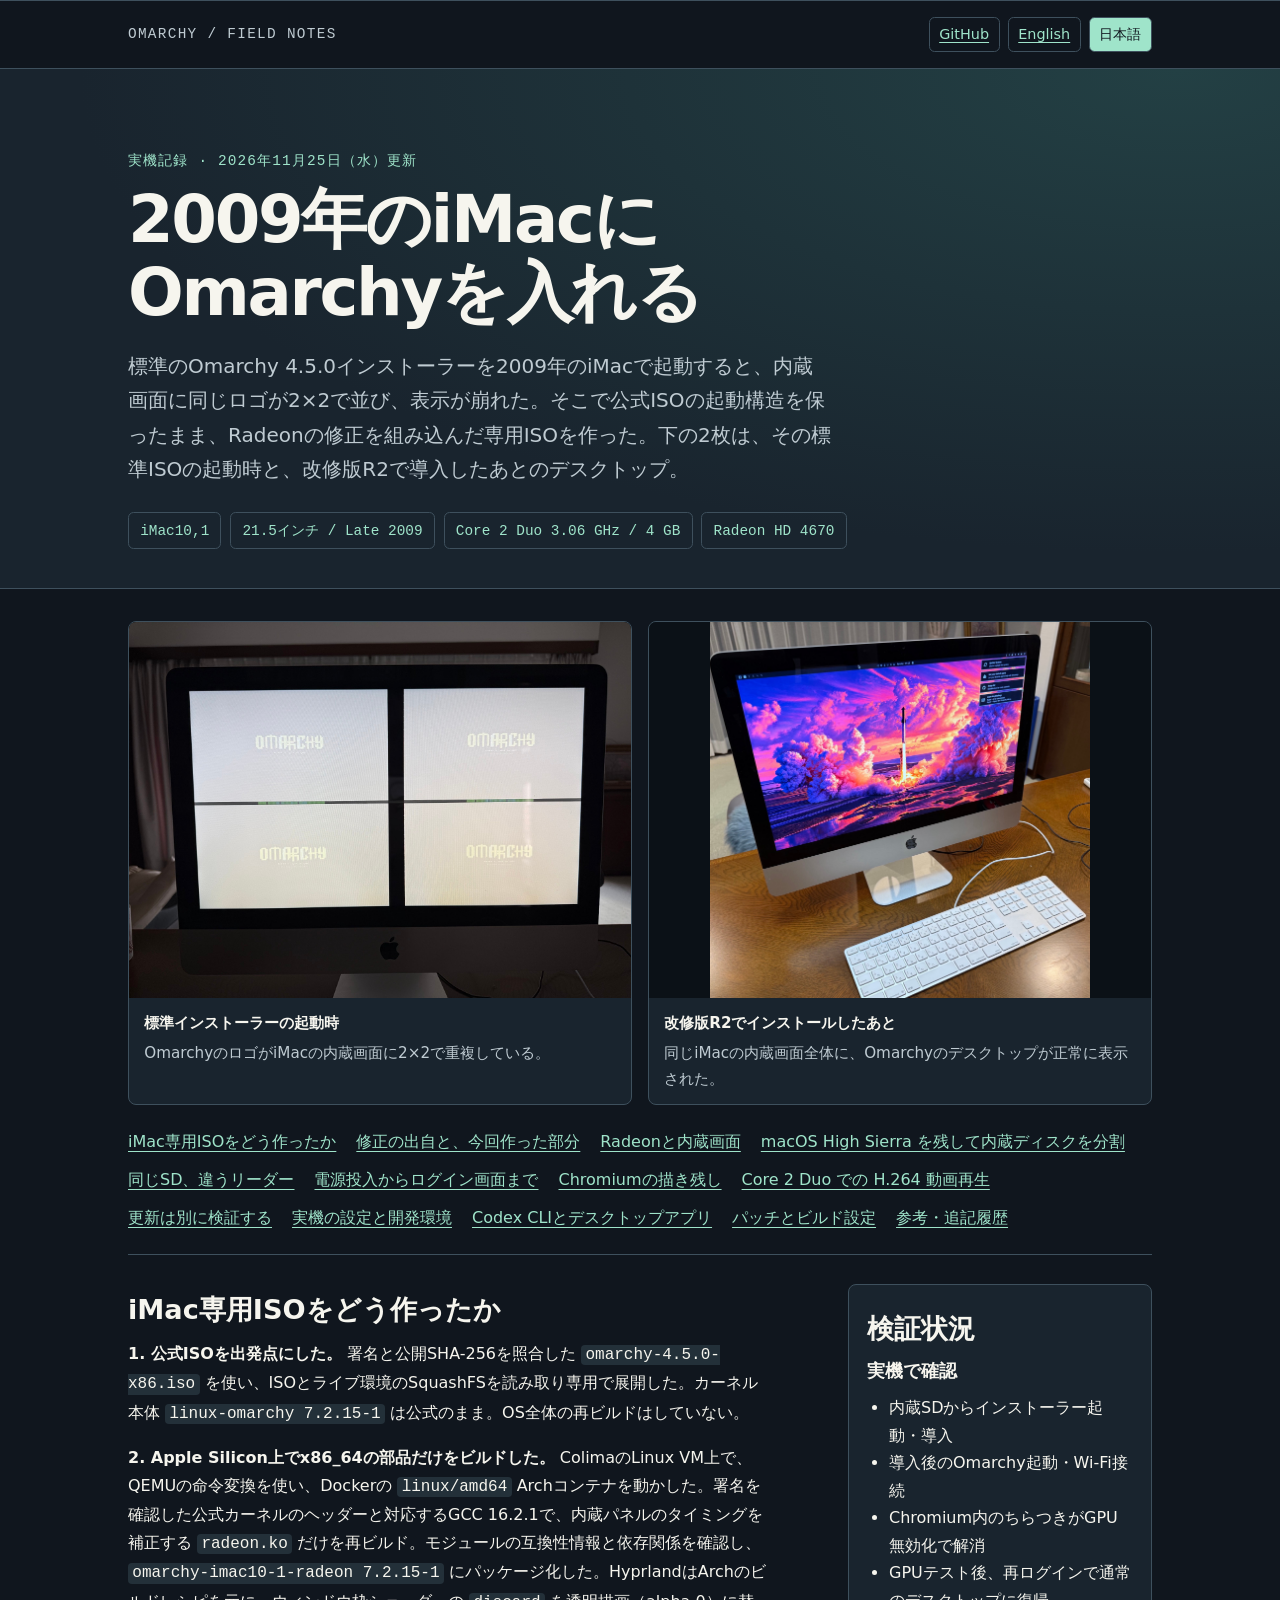
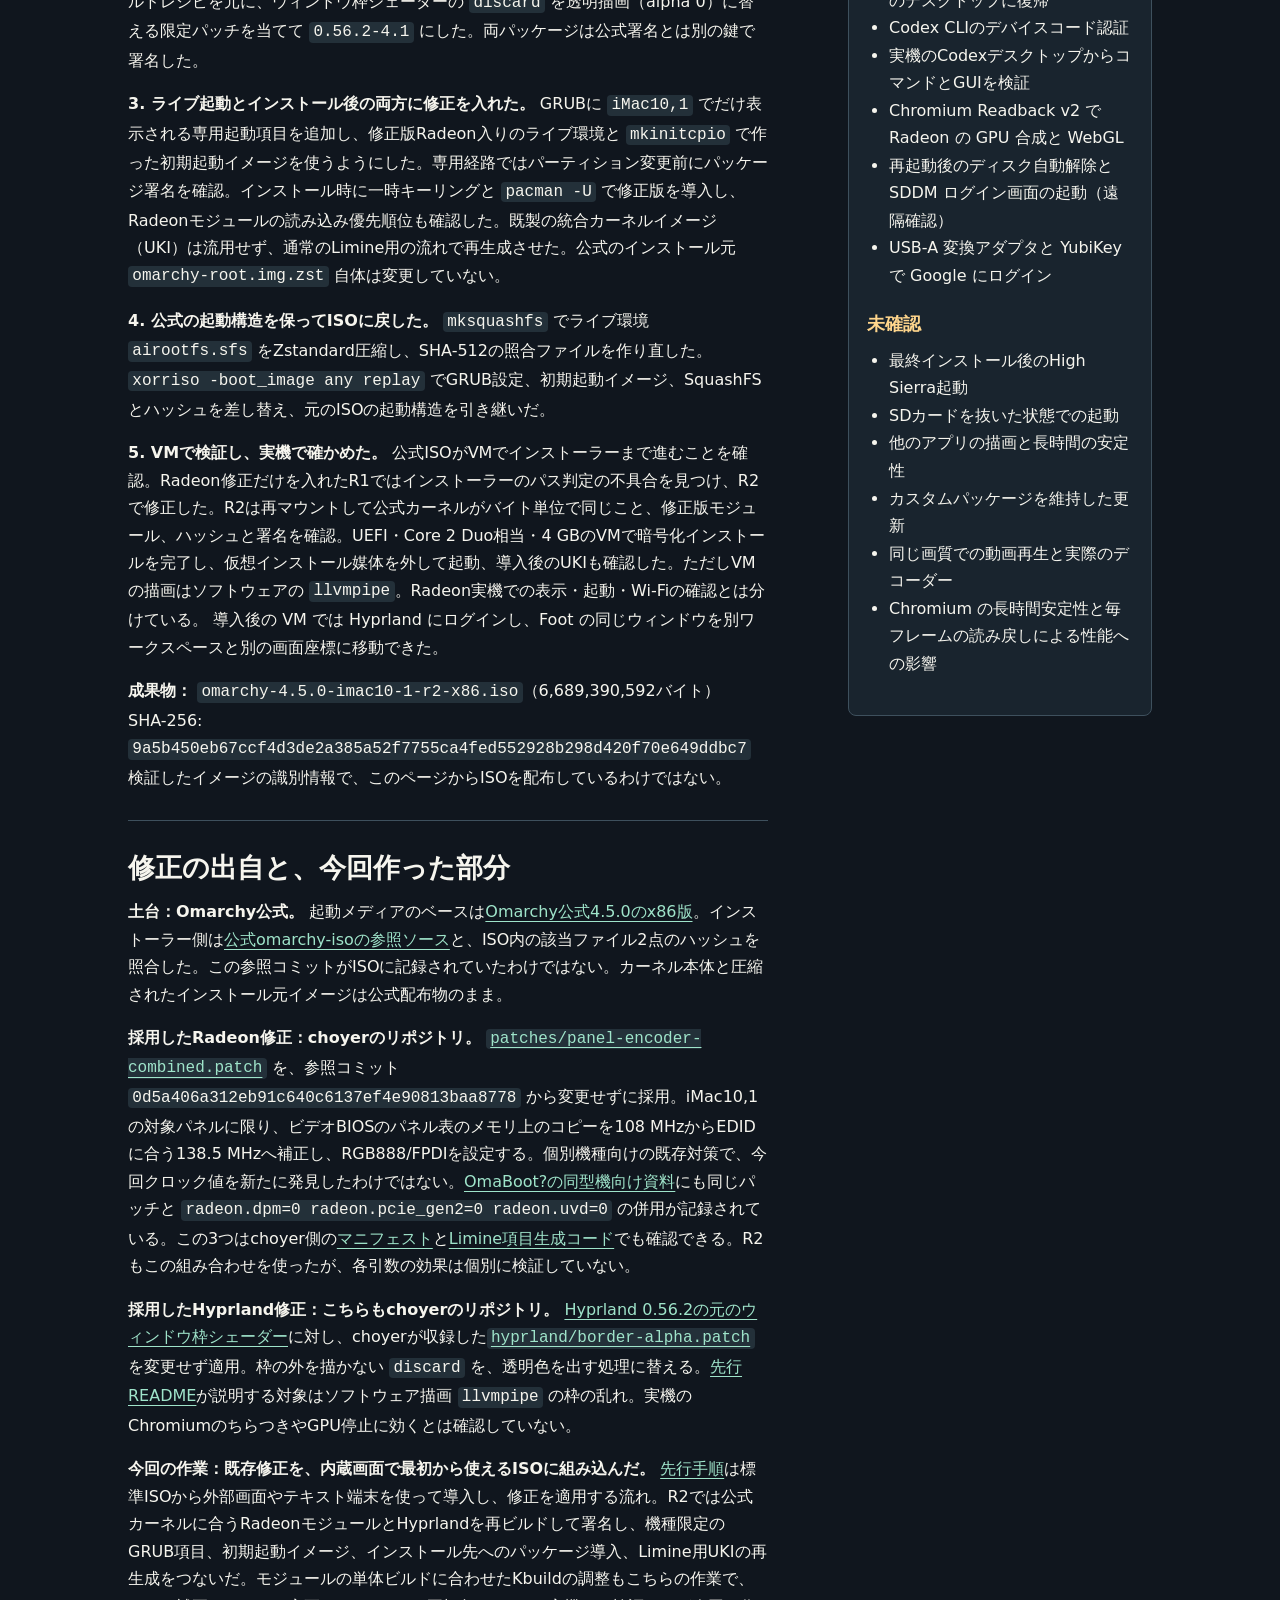
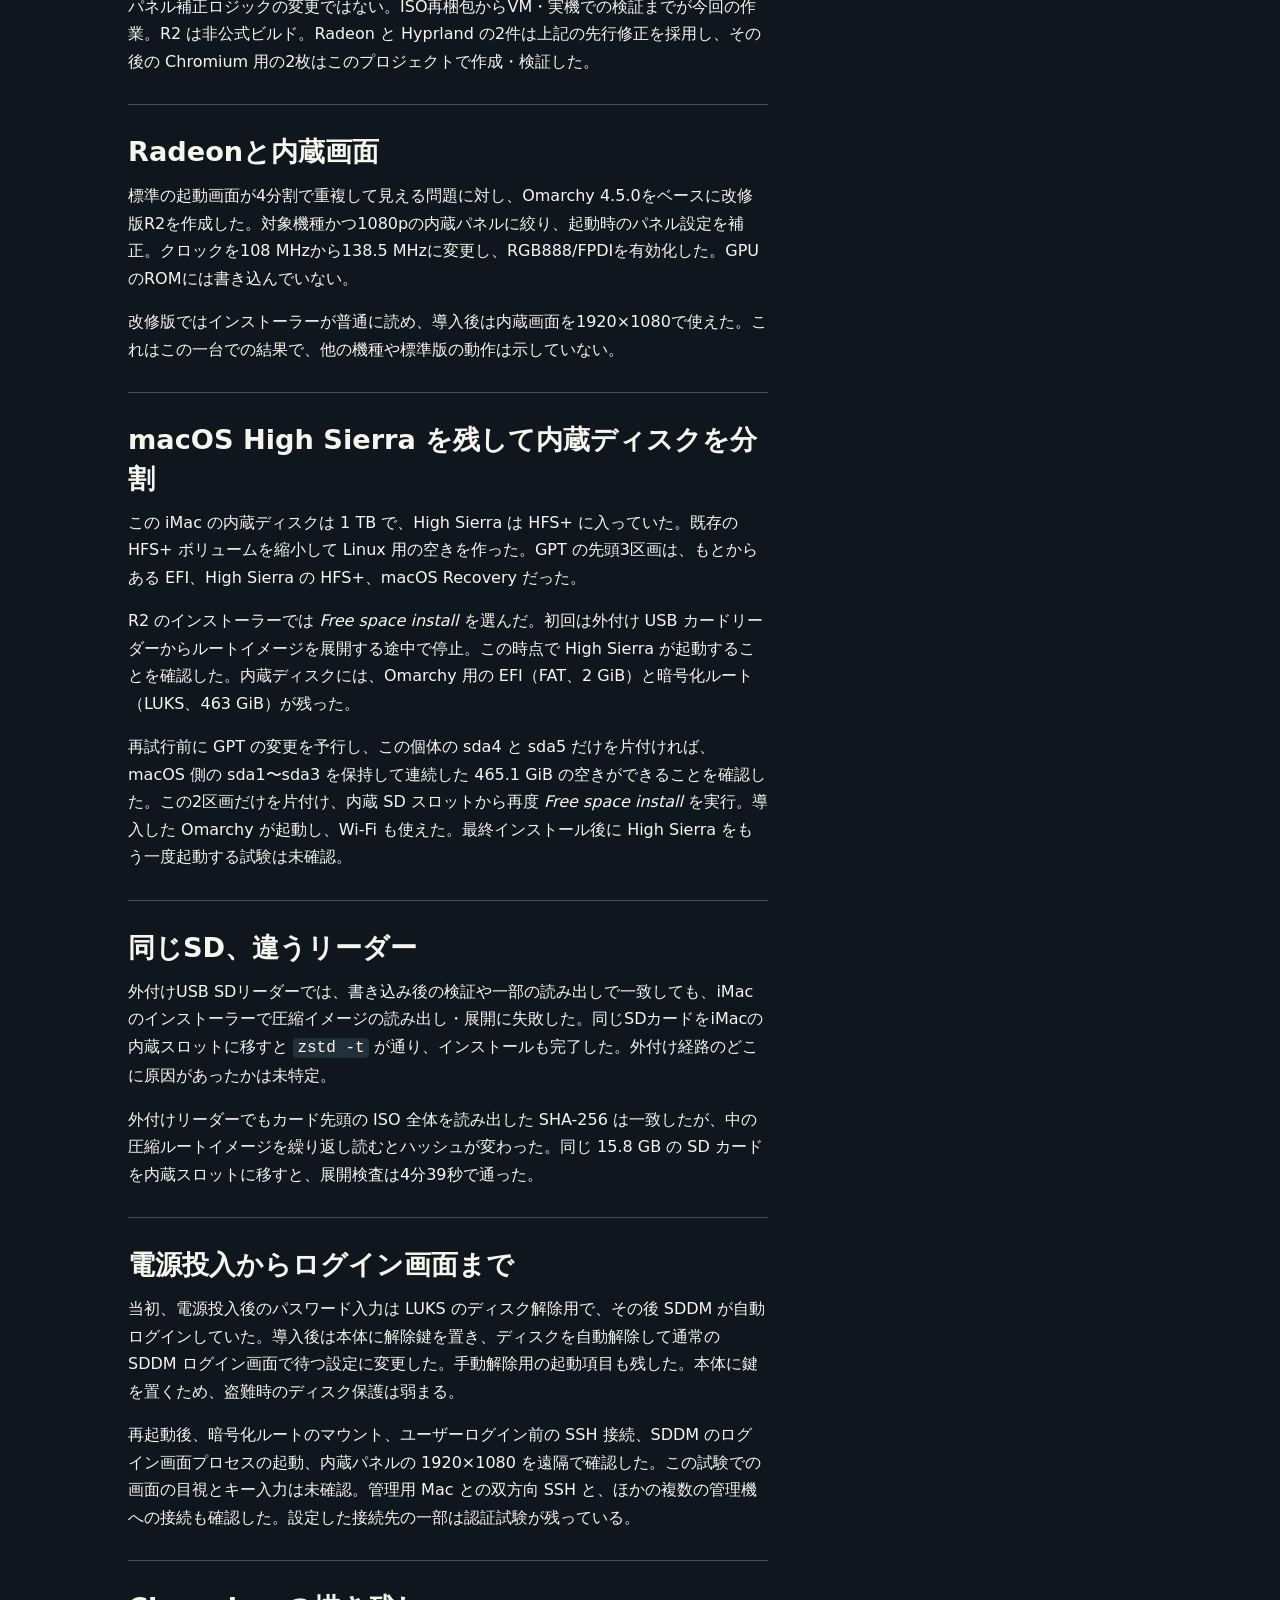
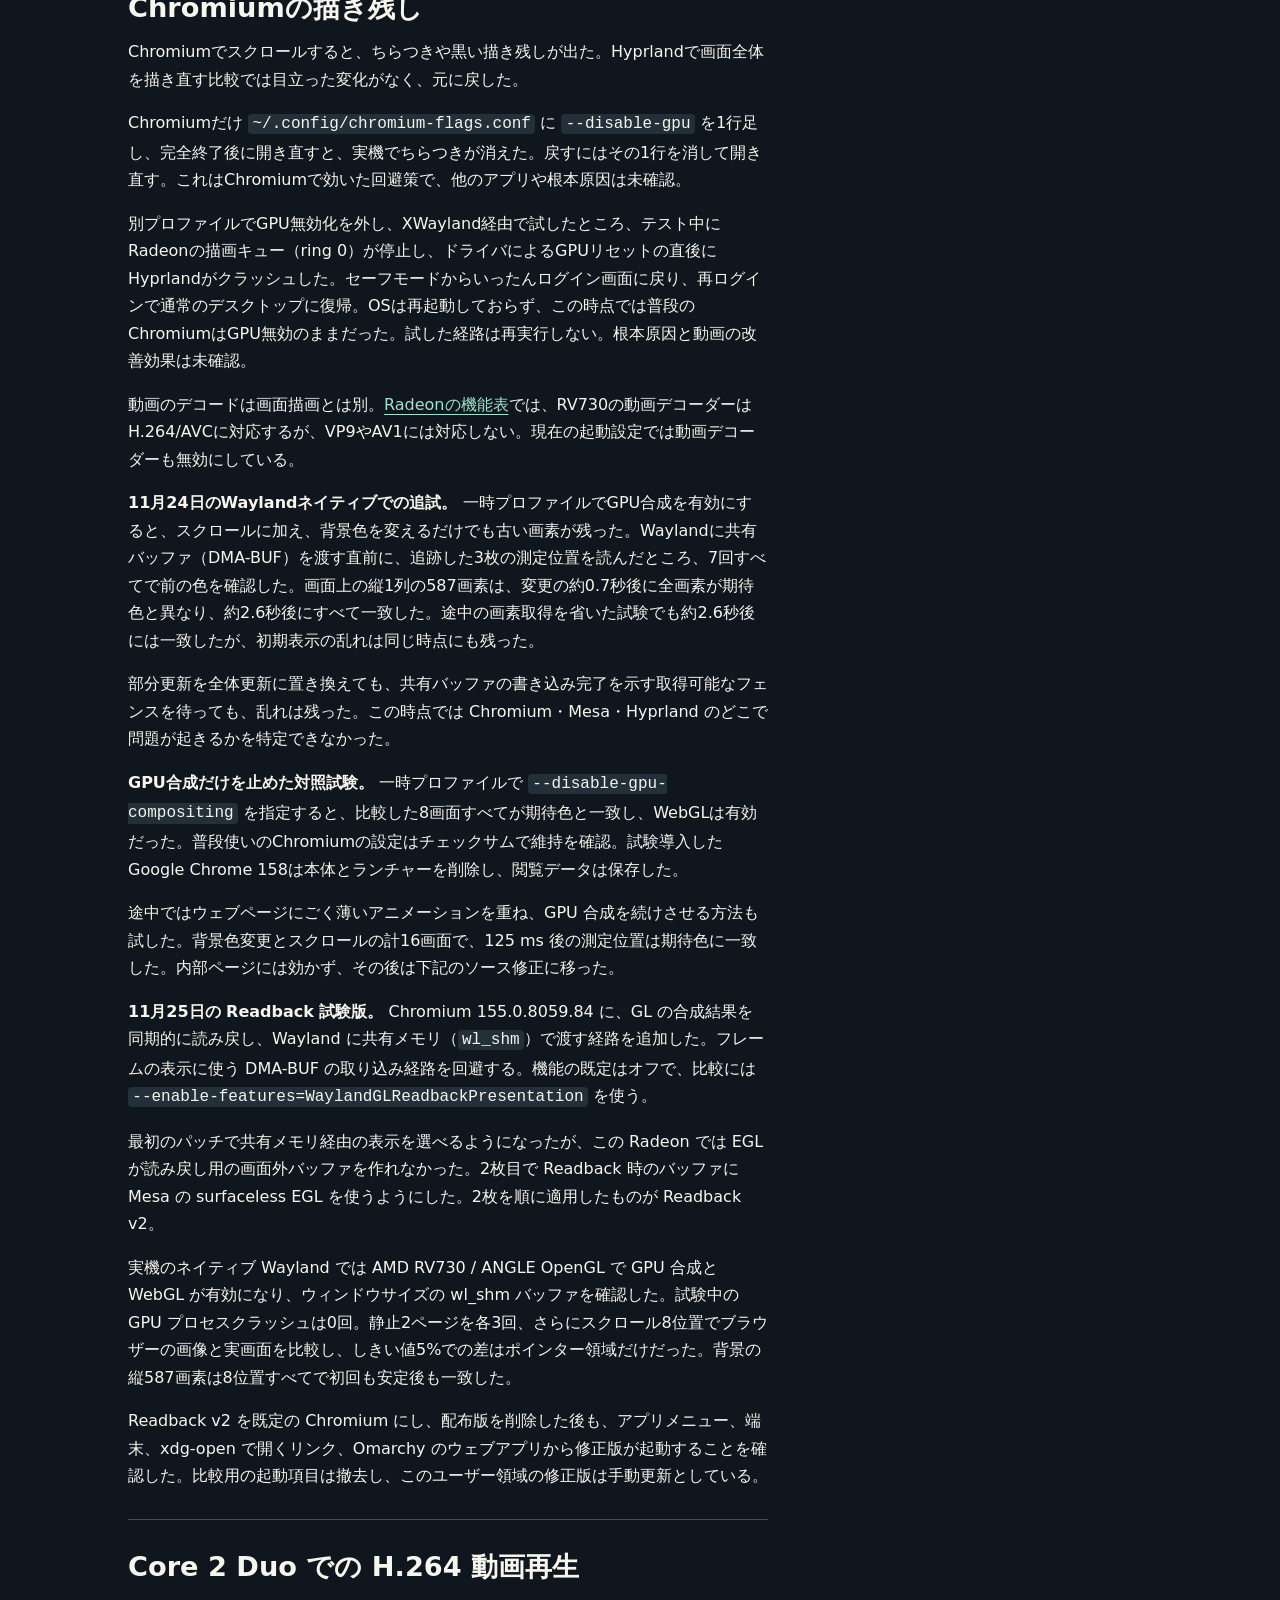
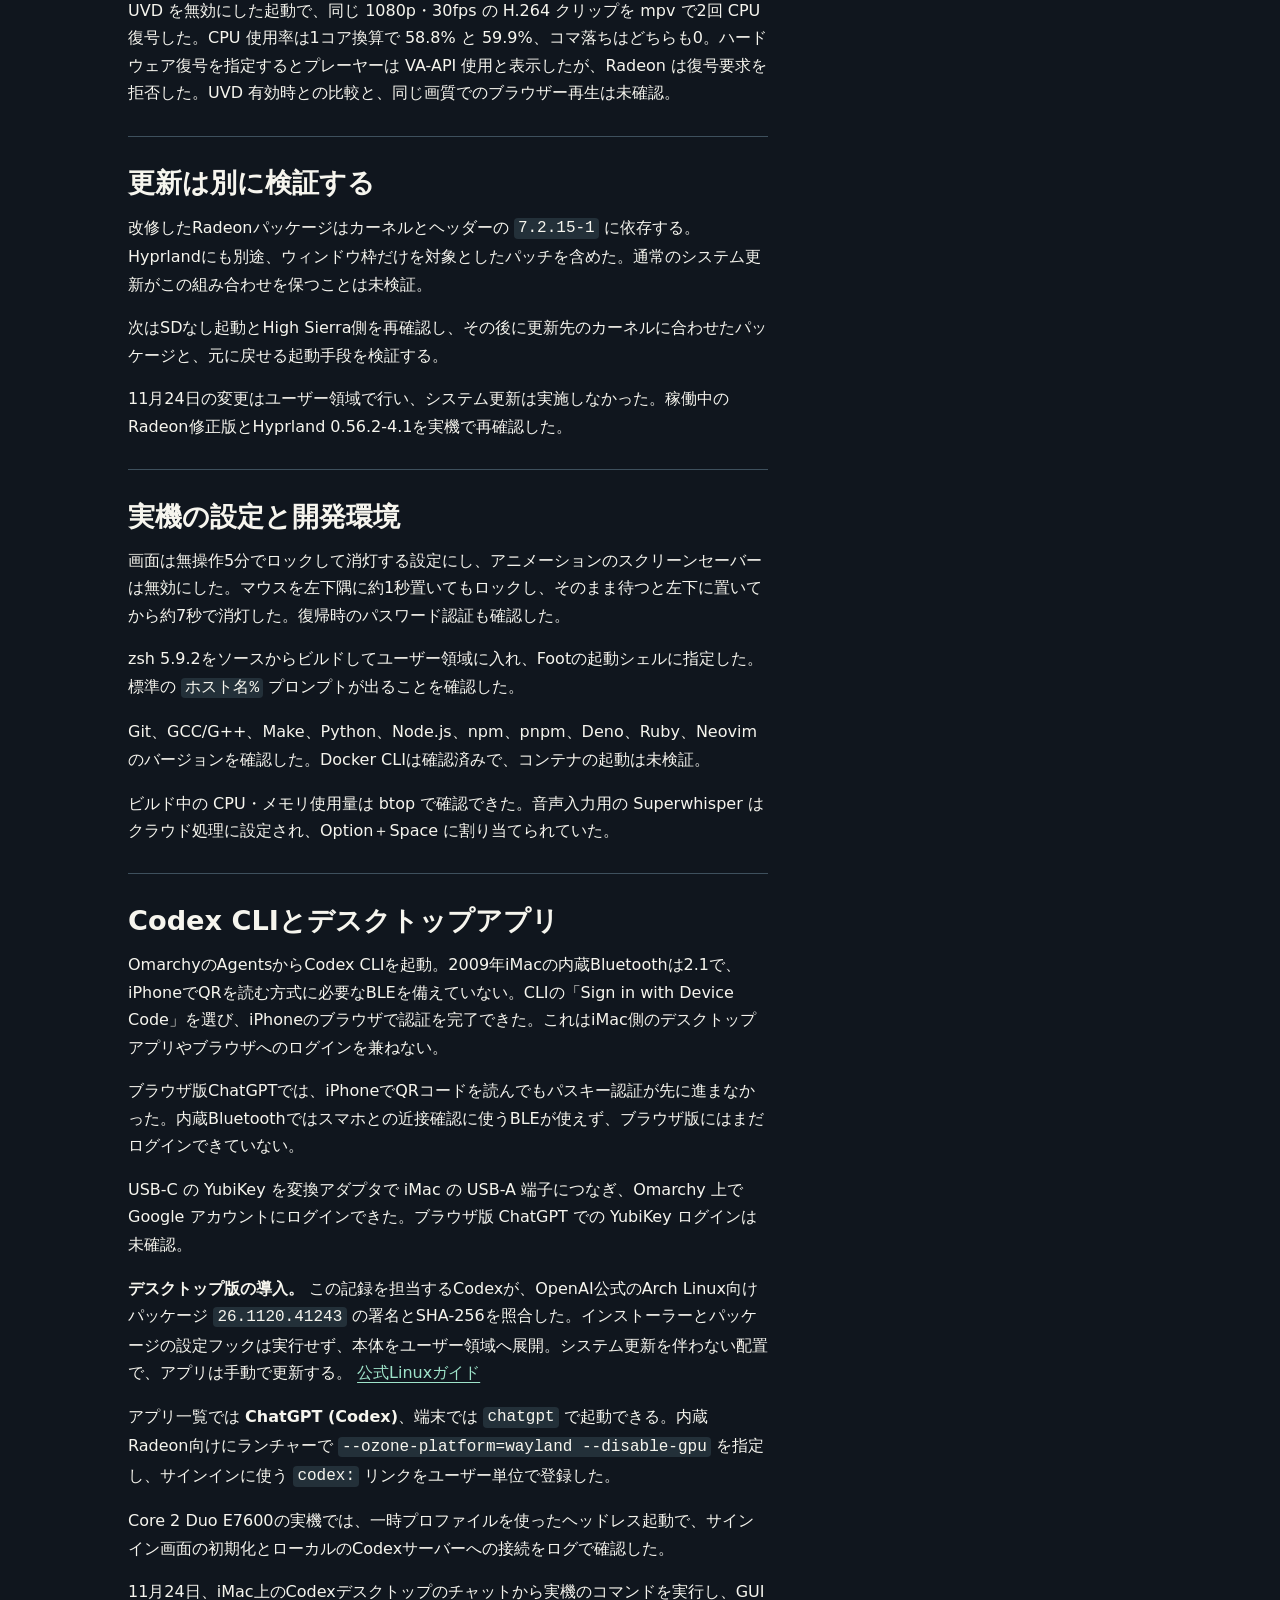
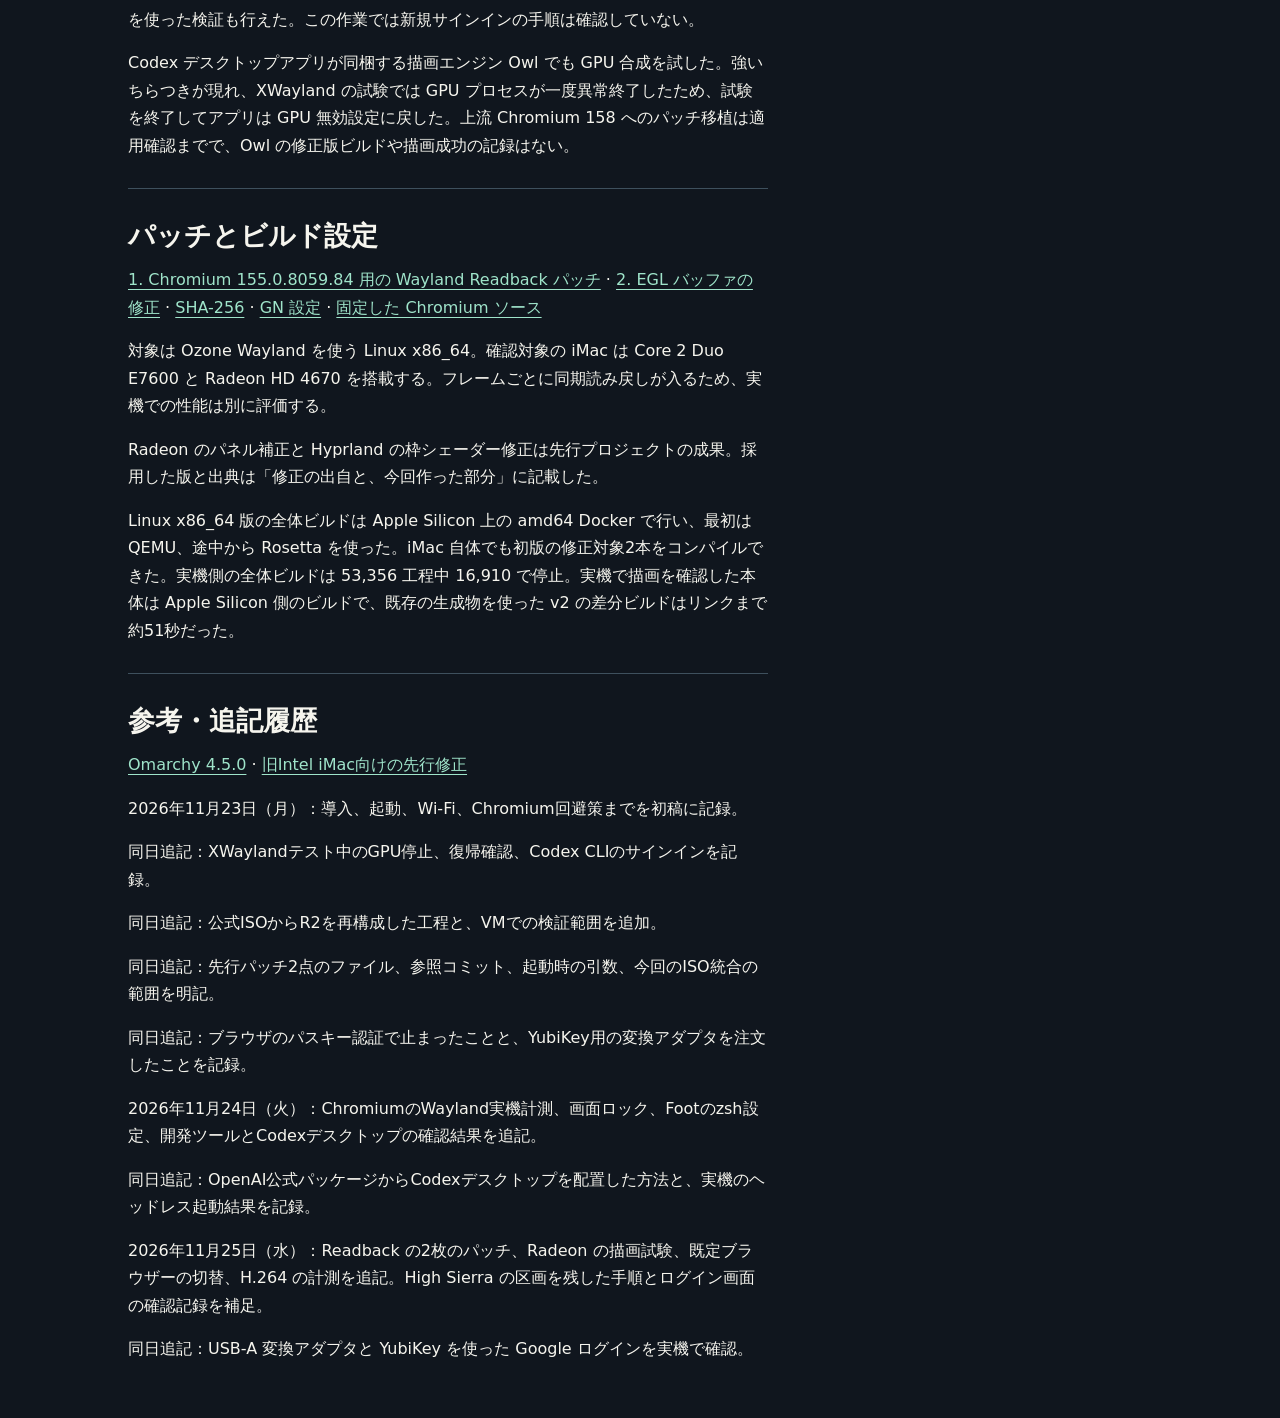
==== commit 275041c5: "Link to the project repository in the site header" ====
--- a/docs/ja.html
+++ b/docs/ja.html
@@ -7,7 +7,7 @@
 <meta property="og:description" content="標準のOmarchy 4.5.0インストーラーを2009年のiMacで起動すると、内蔵画面に同じロゴが2×2で並び、表示が崩れた。そこで公式ISOの起動構造を保ったまま、Radeonの修正を組み込んだ専用ISOを作った。下の2枚は、その標準ISOの起動時と、改修版R2で導入したあとのデスクトップ。">
 <meta property="og:image" content="https://dueyama.github.io/omarchy-imac-field-notes/images/r2-desktop.jpeg">
 <meta name="twitter:card" content="summary_large_image"><link rel="stylesheet" href="style.css"></head>
-<body><header><div class="wrap"><div class="label">OMARCHY / FIELD NOTES</div><nav class="lang" aria-label="Language"><a href="index.html" lang="en" hreflang="en">English</a><span aria-current="page">日本語</span></nav></div></header>
+<body><header><div class="wrap"><div class="label">OMARCHY / FIELD NOTES</div><nav class="lang" aria-label="サイトナビゲーション"><a href="https://github.com/dueyama/omarchy-imac-field-notes">GitHub</a><a href="index.html" lang="en" hreflang="en">English</a><span aria-current="page">日本語</span></nav></div></header>
 <div class="hero"><div class="wrap"><div class="eyebrow">実機記録 · 2026年11月25日（水）更新</div><h1>2009年のiMacにOmarchyを入れる</h1><p class="intro">標準のOmarchy 4.5.0インストーラーを2009年のiMacで起動すると、内蔵画面に同じロゴが2×2で並び、表示が崩れた。そこで公式ISOの起動構造を保ったまま、Radeonの修正を組み込んだ専用ISOを作った。下の2枚は、その標準ISOの起動時と、改修版R2で導入したあとのデスクトップ。</p><ul class="spec"><li><b>iMac10,1</b></li><li><b>21.5インチ / Late 2009</b></li><li><b>Core 2 Duo 3.06 GHz / 4 GB</b></li><li><b>Radeon HD 4670</b></li></ul></div></div>
 <main class="wrap"><div class="comparison"><figure><a href="images/stock-boot.jpeg"><img src="images/stock-boot.jpeg" width="1536" height="1152" alt="OmarchyのロゴがiMacの内蔵画面に2×2で重複している。" decoding="async"></a><figcaption><strong>標準インストーラーの起動時</strong> OmarchyのロゴがiMacの内蔵画面に2×2で重複している。</figcaption></figure><figure><a href="images/r2-desktop.jpeg"><img src="images/r2-desktop.jpeg" width="1536" height="1522" alt="同じiMacの内蔵画面全体に、Omarchyのデスクトップが正常に表示された。" decoding="async"></a><figcaption><strong>改修版R2でインストールしたあと</strong> 同じiMacの内蔵画面全体に、Omarchyのデスクトップが正常に表示された。</figcaption></figure></div><nav class="toc" aria-label="Contents"><a href="#iso">iMac専用ISOをどう作ったか</a><a href="#provenance">修正の出自と、今回作った部分</a><a href="#display">Radeonと内蔵画面</a><a href="#storage">macOS High Sierra を残して内蔵ディスクを分割</a><a href="#install">同じSD、違うリーダー</a><a href="#login">電源投入からログイン画面まで</a><a href="#chromium">Chromiumの描き残し</a><a href="#video">Core 2 Duo での H.264 動画再生</a><a href="#updates">更新は別に検証する</a><a href="#daily">実機の設定と開発環境</a><a href="#codex">Codex CLIとデスクトップアプリ</a><a href="#patches">パッチとビルド設定</a><a href="#references">参考・追記履歴</a></nav><div class="article"><article><section id="iso"><h2>iMac専用ISOをどう作ったか</h2><p><strong>1. 公式ISOを出発点にした。</strong> 署名と公開SHA-256を照合した <code>omarchy-4.5.0-x86.iso</code> を使い、ISOとライブ環境のSquashFSを読み取り専用で展開した。カーネル本体 <code>linux-omarchy 7.2.15-1</code> は公式のまま。OS全体の再ビルドはしていない。</p><p><strong>2. Apple Silicon上でx86_64の部品だけをビルドした。</strong> ColimaのLinux VM上で、QEMUの命令変換を使い、Dockerの <code>linux/amd64</code> Archコンテナを動かした。署名を確認した公式カーネルのヘッダーと対応するGCC 16.2.1で、内蔵パネルのタイミングを補正する <code>radeon.ko</code> だけを再ビルド。モジュールの互換性情報と依存関係を確認し、<code>omarchy-imac10-1-radeon 7.2.15-1</code> にパッケージ化した。HyprlandはArchのビルドレシピを元に、ウィンドウ枠シェーダーの <code>discard</code> を透明描画（alpha 0）に替える限定パッチを当てて <code>0.56.2-4.1</code> にした。両パッケージは公式署名とは別の鍵で署名した。</p><p><strong>3. ライブ起動とインストール後の両方に修正を入れた。</strong> GRUBに <code>iMac10,1</code> でだけ表示される専用起動項目を追加し、修正版Radeon入りのライブ環境と <code>mkinitcpio</code> で作った初期起動イメージを使うようにした。専用経路ではパーティション変更前にパッケージ署名を確認。インストール時に一時キーリングと <code>pacman -U</code> で修正版を導入し、Radeonモジュールの読み込み優先順位も確認した。既製の統合カーネルイメージ（UKI）は流用せず、通常のLimine用の流れで再生成させた。公式のインストール元 <code>omarchy-root.img.zst</code> 自体は変更していない。</p><p><strong>4. 公式の起動構造を保ってISOに戻した。</strong> <code>mksquashfs</code> でライブ環境 <code>airootfs.sfs</code> をZstandard圧縮し、SHA-512の照合ファイルを作り直した。<code>xorriso -boot_image any replay</code> でGRUB設定、初期起動イメージ、SquashFSとハッシュを差し替え、元のISOの起動構造を引き継いだ。</p><p><strong>5. VMで検証し、実機で確かめた。</strong> 公式ISOがVMでインストーラーまで進むことを確認。Radeon修正だけを入れたR1ではインストーラーのパス判定の不具合を見つけ、R2で修正した。R2は再マウントして公式カーネルがバイト単位で同じこと、修正版モジュール、ハッシュと署名を確認。UEFI・Core 2 Duo相当・4 GBのVMで暗号化インストールを完了し、仮想インストール媒体を外して起動、導入後のUKIも確認した。ただしVMの描画はソフトウェアの <code>llvmpipe</code>。Radeon実機での表示・起動・Wi-Fiの確認とは分けている。 導入後の VM では Hyprland にログインし、Foot の同じウィンドウを別ワークスペースと別の画面座標に移動できた。</p><p><strong>成果物：</strong> <code>omarchy-4.5.0-imac10-1-r2-x86.iso</code>（6,689,390,592バイト）<br>SHA-256: <code>9a5b450eb67ccf4d3de2a385a52f7755ca4fed552928b298d420f70e649ddbc7</code><br>検証したイメージの識別情報で、このページからISOを配布しているわけではない。</p></section><section id="provenance"><h2>修正の出自と、今回作った部分</h2><p><strong>土台：Omarchy公式。</strong> 起動メディアのベースは<a href="https://github.com/omacom/omarchy/releases/tag/v4.5.0">Omarchy公式4.5.0のx86版</a>。インストーラー側は<a href="https://github.com/omacom/omarchy-iso/tree/d5136a69782c00fe8d53fc98e4f3a990447d4840">公式omarchy-isoの参照ソース</a>と、ISO内の該当ファイル2点のハッシュを照合した。この参照コミットがISOに記録されていたわけではない。カーネル本体と圧縮されたインストール元イメージは公式配布物のまま。</p><p><strong>採用したRadeon修正：choyerのリポジトリ。</strong> <a href="https://github.com/choyer/omarchy-vintage-intel-imac-fix/blob/0d5a406a312eb91c640c6137ef4e90813baa8778/patches/panel-encoder-combined.patch"><code>patches/panel-encoder-combined.patch</code></a> を、参照コミット <code>0d5a406a312eb91c640c6137ef4e90813baa8778</code> から変更せずに採用。iMac10,1の対象パネルに限り、ビデオBIOSのパネル表のメモリ上のコピーを108 MHzからEDIDに合う138.5 MHzへ補正し、RGB888/FPDIを設定する。個別機種向けの既存対策で、今回クロック値を新たに発見したわけではない。<a href="https://doesitomarchy.com/fixes#omaboot.radeon-imac10-1-panel-clock">OmaBoot?の同型機向け資料</a>にも同じパッチと <code>radeon.dpm=0 radeon.pcie_gen2=0 radeon.uvd=0</code> の併用が記録されている。この3つはchoyer側の<a href="https://github.com/choyer/omarchy-vintage-intel-imac-fix/blob/0d5a406a312eb91c640c6137ef4e90813baa8778/manifest.json#L12">マニフェスト</a>と<a href="https://github.com/choyer/omarchy-vintage-intel-imac-fix/blob/0d5a406a312eb91c640c6137ef4e90813baa8778/tools/write-limine-entry.py#L9">Limine項目生成コード</a>でも確認できる。R2もこの組み合わせを使ったが、各引数の効果は個別に検証していない。</p><p><strong>採用したHyprland修正：こちらもchoyerのリポジトリ。</strong> <a href="https://github.com/hyprwm/Hyprland/blob/efb50993780079460b0cbed1363e2166a2de1d9f/src/render/shaders/glsl/border.glsl">Hyprland 0.56.2の元のウィンドウ枠シェーダー</a>に対し、choyerが収録した<a href="https://github.com/choyer/omarchy-vintage-intel-imac-fix/blob/0d5a406a312eb91c640c6137ef4e90813baa8778/hyprland/border-alpha.patch"><code>hyprland/border-alpha.patch</code></a>を変更せず適用。枠の外を描かない <code>discard</code> を、透明色を出す処理に替える。<a href="https://github.com/choyer/omarchy-vintage-intel-imac-fix/blob/0d5a406a312eb91c640c6137ef4e90813baa8778/README.md">先行README</a>が説明する対象はソフトウェア描画 <code>llvmpipe</code> の枠の乱れ。実機のChromiumのちらつきやGPU停止に効くとは確認していない。</p><p><strong>今回の作業：既存修正を、内蔵画面で最初から使えるISOに組み込んだ。</strong> <a href="https://github.com/choyer/omarchy-vintage-intel-imac-fix/blob/0d5a406a312eb91c640c6137ef4e90813baa8778/README.md">先行手順</a>は標準ISOから外部画面やテキスト端末を使って導入し、修正を適用する流れ。R2では公式カーネルに合うRadeonモジュールとHyprlandを再ビルドして署名し、機種限定のGRUB項目、初期起動イメージ、インストール先へのパッケージ導入、Limine用UKIの再生成をつないだ。モジュールの単体ビルドに合わせたKbuildの調整もこちらの作業で、パネル補正ロジックの変更ではない。ISO再梱包からVM・実機での検証までが今回の作業。R2 は非公式ビルド。Radeon と Hyprland の2件は上記の先行修正を採用し、その後の Chromium 用の2枚はこのプロジェクトで作成・検証した。</p></section><section id="display"><h2>Radeonと内蔵画面</h2><p>標準の起動画面が4分割で重複して見える問題に対し、Omarchy 4.5.0をベースに改修版R2を作成した。対象機種かつ1080pの内蔵パネルに絞り、起動時のパネル設定を補正。クロックを108 MHzから138.5 MHzに変更し、RGB888/FPDIを有効化した。GPUのROMには書き込んでいない。</p><p>改修版ではインストーラーが普通に読め、導入後は内蔵画面を1920×1080で使えた。これはこの一台での結果で、他の機種や標準版の動作は示していない。</p></section><section id="storage"><h2>macOS High Sierra を残して内蔵ディスクを分割</h2><p>この iMac の内蔵ディスクは 1 TB で、High Sierra は HFS+ に入っていた。既存の HFS+ ボリュームを縮小して Linux 用の空きを作った。GPT の先頭3区画は、もとからある EFI、High Sierra の HFS+、macOS Recovery だった。</p><p>R2 のインストーラーでは <em>Free space install</em> を選んだ。初回は外付け USB カードリーダーからルートイメージを展開する途中で停止。この時点で High Sierra が起動することを確認した。内蔵ディスクには、Omarchy 用の EFI（FAT、2 GiB）と暗号化ルート（LUKS、463 GiB）が残った。</p><p>再試行前に GPT の変更を予行し、この個体の sda4 と sda5 だけを片付ければ、macOS 側の sda1〜sda3 を保持して連続した 465.1 GiB の空きができることを確認した。この2区画だけを片付け、内蔵 SD スロットから再度 <em>Free space install</em> を実行。導入した Omarchy が起動し、Wi-Fi も使えた。最終インストール後に High Sierra をもう一度起動する試験は未確認。</p></section><section id="install"><h2>同じSD、違うリーダー</h2><p>外付けUSB SDリーダーでは、書き込み後の検証や一部の読み出しで一致しても、iMacのインストーラーで圧縮イメージの読み出し・展開に失敗した。同じSDカードをiMacの内蔵スロットに移すと <code>zstd -t</code> が通り、インストールも完了した。外付け経路のどこに原因があったかは未特定。</p><p>外付けリーダーでもカード先頭の ISO 全体を読み出した SHA-256 は一致したが、中の圧縮ルートイメージを繰り返し読むとハッシュが変わった。同じ 15.8 GB の SD カードを内蔵スロットに移すと、展開検査は4分39秒で通った。</p></section><section id="login"><h2>電源投入からログイン画面まで</h2><p>当初、電源投入後のパスワード入力は LUKS のディスク解除用で、その後 SDDM が自動ログインしていた。導入後は本体に解除鍵を置き、ディスクを自動解除して通常の SDDM ログイン画面で待つ設定に変更した。手動解除用の起動項目も残した。本体に鍵を置くため、盗難時のディスク保護は弱まる。</p><p>再起動後、暗号化ルートのマウント、ユーザーログイン前の SSH 接続、SDDM のログイン画面プロセスの起動、内蔵パネルの 1920×1080 を遠隔で確認した。この試験での画面の目視とキー入力は未確認。管理用 Mac との双方向 SSH と、ほかの複数の管理機への接続も確認した。設定した接続先の一部は認証試験が残っている。</p></section><section id="chromium"><h2>Chromiumの描き残し</h2><p>Chromiumでスクロールすると、ちらつきや黒い描き残しが出た。Hyprlandで画面全体を描き直す比較では目立った変化がなく、元に戻した。</p><p>Chromiumだけ <code>~/.config/chromium-flags.conf</code> に <code>--disable-gpu</code> を1行足し、完全終了後に開き直すと、実機でちらつきが消えた。戻すにはその1行を消して開き直す。これはChromiumで効いた回避策で、他のアプリや根本原因は未確認。</p><p>別プロファイルでGPU無効化を外し、XWayland経由で試したところ、テスト中にRadeonの描画キュー（ring 0）が停止し、ドライバによるGPUリセットの直後にHyprlandがクラッシュした。セーフモードからいったんログイン画面に戻り、再ログインで通常のデスクトップに復帰。OSは再起動しておらず、この時点では普段のChromiumはGPU無効のままだった。試した経路は再実行しない。根本原因と動画の改善効果は未確認。</p><p>動画のデコードは画面描画とは別。<a href="https://www.x.org/RadeonFeature/#radeon-uvd-unified-video-decoder-hardware">Radeonの機能表</a>では、RV730の動画デコーダーはH.264/AVCに対応するが、VP9やAV1には対応しない。現在の起動設定では動画デコーダーも無効にしている。</p><p><strong>11月24日のWaylandネイティブでの追試。</strong> 一時プロファイルでGPU合成を有効にすると、スクロールに加え、背景色を変えるだけでも古い画素が残った。Waylandに共有バッファ（DMA-BUF）を渡す直前に、追跡した3枚の測定位置を読んだところ、7回すべてで前の色を確認した。画面上の縦1列の587画素は、変更の約0.7秒後に全画素が期待色と異なり、約2.6秒後にすべて一致した。途中の画素取得を省いた試験でも約2.6秒後には一致したが、初期表示の乱れは同じ時点にも残った。</p><p>部分更新を全体更新に置き換えても、共有バッファの書き込み完了を示す取得可能なフェンスを待っても、乱れは残った。この時点では Chromium・Mesa・Hyprland のどこで問題が起きるかを特定できなかった。</p><p><strong>GPU合成だけを止めた対照試験。</strong> 一時プロファイルで <code>--disable-gpu-compositing</code> を指定すると、比較した8画面すべてが期待色と一致し、WebGLは有効だった。普段使いのChromiumの設定はチェックサムで維持を確認。試験導入したGoogle Chrome 158は本体とランチャーを削除し、閲覧データは保存した。</p><p>途中ではウェブページにごく薄いアニメーションを重ね、GPU 合成を続けさせる方法も試した。背景色変更とスクロールの計16画面で、125 ms 後の測定位置は期待色に一致した。内部ページには効かず、その後は下記のソース修正に移った。</p><p><strong>11月25日の Readback 試験版。</strong> Chromium 155.0.8059.84 に、GL の合成結果を同期的に読み戻し、Wayland に共有メモリ（<code>wl_shm</code>）で渡す経路を追加した。フレームの表示に使う DMA-BUF の取り込み経路を回避する。機能の既定はオフで、比較には <code>--enable-features=WaylandGLReadbackPresentation</code> を使う。</p><p>最初のパッチで共有メモリ経由の表示を選べるようになったが、この Radeon では EGL が読み戻し用の画面外バッファを作れなかった。2枚目で Readback 時のバッファに Mesa の surfaceless EGL を使うようにした。2枚を順に適用したものが Readback v2。</p><p>実機のネイティブ Wayland では AMD RV730 / ANGLE OpenGL で GPU 合成と WebGL が有効になり、ウィンドウサイズの wl_shm バッファを確認した。試験中の GPU プロセスクラッシュは0回。静止2ページを各3回、さらにスクロール8位置でブラウザーの画像と実画面を比較し、しきい値5%での差はポインター領域だけだった。背景の縦587画素は8位置すべてで初回も安定後も一致した。</p><p>Readback v2 を既定の Chromium にし、配布版を削除した後も、アプリメニュー、端末、xdg-open で開くリンク、Omarchy のウェブアプリから修正版が起動することを確認した。比較用の起動項目は撤去し、このユーザー領域の修正版は手動更新としている。</p></section><section id="video"><h2>Core 2 Duo での H.264 動画再生</h2><p>UVD を無効にした起動で、同じ 1080p・30fps の H.264 クリップを mpv で2回 CPU 復号した。CPU 使用率は1コア換算で 58.8% と 59.9%、コマ落ちはどちらも0。ハードウェア復号を指定するとプレーヤーは VA-API 使用と表示したが、Radeon は復号要求を拒否した。UVD 有効時との比較と、同じ画質でのブラウザー再生は未確認。</p></section><section id="updates"><h2>更新は別に検証する</h2><p>改修したRadeonパッケージはカーネルとヘッダーの <code>7.2.15-1</code> に依存する。Hyprlandにも別途、ウィンドウ枠だけを対象としたパッチを含めた。通常のシステム更新がこの組み合わせを保つことは未検証。</p><p>次はSDなし起動とHigh Sierra側を再確認し、その後に更新先のカーネルに合わせたパッケージと、元に戻せる起動手段を検証する。</p><p>11月24日の変更はユーザー領域で行い、システム更新は実施しなかった。稼働中のRadeon修正版とHyprland 0.56.2-4.1を実機で再確認した。</p></section><section id="daily"><h2>実機の設定と開発環境</h2><p>画面は無操作5分でロックして消灯する設定にし、アニメーションのスクリーンセーバーは無効にした。マウスを左下隅に約1秒置いてもロックし、そのまま待つと左下に置いてから約7秒で消灯した。復帰時のパスワード認証も確認した。</p><p>zsh 5.9.2をソースからビルドしてユーザー領域に入れ、Footの起動シェルに指定した。標準の <code>ホスト名%</code> プロンプトが出ることを確認した。</p><p>Git、GCC/G++、Make、Python、Node.js、npm、pnpm、Deno、Ruby、Neovimのバージョンを確認した。Docker CLIは確認済みで、コンテナの起動は未検証。</p><p>ビルド中の CPU・メモリ使用量は btop で確認できた。音声入力用の Superwhisper はクラウド処理に設定され、Option＋Space に割り当てられていた。</p></section><section id="codex"><h2>Codex CLIとデスクトップアプリ</h2><p>OmarchyのAgentsからCodex CLIを起動。2009年iMacの内蔵Bluetoothは2.1で、iPhoneでQRを読む方式に必要なBLEを備えていない。CLIの「Sign in with Device Code」を選び、iPhoneのブラウザで認証を完了できた。これはiMac側のデスクトップアプリやブラウザへのログインを兼ねない。</p><p>ブラウザ版ChatGPTでは、iPhoneでQRコードを読んでもパスキー認証が先に進まなかった。内蔵Bluetoothではスマホとの近接確認に使うBLEが使えず、ブラウザ版にはまだログインできていない。</p><p>USB-C の YubiKey を変換アダプタで iMac の USB-A 端子につなぎ、Omarchy 上で Google アカウントにログインできた。ブラウザ版 ChatGPT での YubiKey ログインは未確認。</p><p><strong>デスクトップ版の導入。</strong> この記録を担当するCodexが、OpenAI公式のArch Linux向けパッケージ <code>26.1120.41243</code> の署名とSHA-256を照合した。インストーラーとパッケージの設定フックは実行せず、本体をユーザー領域へ展開。システム更新を伴わない配置で、アプリは手動で更新する。 <a href="https://learn.chatgpt.com/docs/linux/linux-app">公式Linuxガイド</a></p><p>アプリ一覧では <strong>ChatGPT (Codex)</strong>、端末では <code>chatgpt</code> で起動できる。内蔵Radeon向けにランチャーで <code>--ozone-platform=wayland --disable-gpu</code> を指定し、サインインに使う <code>codex:</code> リンクをユーザー単位で登録した。</p><p>Core 2 Duo E7600の実機では、一時プロファイルを使ったヘッドレス起動で、サインイン画面の初期化とローカルのCodexサーバーへの接続をログで確認した。</p><p>11月24日、iMac上のCodexデスクトップのチャットから実機のコマンドを実行し、GUIを使った検証も行えた。この作業では新規サインインの手順は確認していない。</p><p>Codex デスクトップアプリが同梱する描画エンジン Owl でも GPU 合成を試した。強いちらつきが現れ、XWayland の試験では GPU プロセスが一度異常終了したため、試験を終了してアプリは GPU 無効設定に戻した。上流 Chromium 158 へのパッチ移植は適用確認までで、Owl の修正版ビルドや描画成功の記録はない。</p></section><section id="patches"><h2>パッチとビルド設定</h2><p><a href="patches/chromium-155.0.8059.84/wayland-gl-readback.patch" download>1. Chromium 155.0.8059.84 用の Wayland Readback パッチ</a> · <a href="patches/chromium-155.0.8059.84/readback-pbuffer-v2.patch" download>2. EGL バッファの修正</a> · <a href="patches/chromium-155.0.8059.84/SHA256SUMS">SHA-256</a> · <a href="patches/chromium-155.0.8059.84/args.gn">GN 設定</a> · <a href="https://chromium.googlesource.com/chromium/src/+/5869fe313571d75152b77813cf0a4ee26a4e6df0">固定した Chromium ソース</a></p><p>対象は Ozone Wayland を使う Linux x86_64。確認対象の iMac は Core 2 Duo E7600 と Radeon HD 4670 を搭載する。フレームごとに同期読み戻しが入るため、実機での性能は別に評価する。</p><p>Radeon のパネル補正と Hyprland の枠シェーダー修正は先行プロジェクトの成果。採用した版と出典は「修正の出自と、今回作った部分」に記載した。</p><p>Linux x86_64 版の全体ビルドは Apple Silicon 上の amd64 Docker で行い、最初は QEMU、途中から Rosetta を使った。iMac 自体でも初版の修正対象2本をコンパイルできた。実機側の全体ビルドは 53,356 工程中 16,910 で停止。実機で描画を確認した本体は Apple Silicon 側のビルドで、既存の生成物を使った v2 の差分ビルドはリンクまで約51秒だった。</p></section><section id="references"><h2>参考・追記履歴</h2><p><a href="https://github.com/omacom/omarchy/releases/tag/v4.5.0">Omarchy 4.5.0</a> · <a href="https://github.com/choyer/omarchy-vintage-intel-imac-fix/tree/0d5a406a312eb91c640c6137ef4e90813baa8778">旧Intel iMac向けの先行修正</a></p><p>2026年11月23日（月）：導入、起動、Wi-Fi、Chromium回避策までを初稿に記録。</p><p>同日追記：XWaylandテスト中のGPU停止、復帰確認、Codex CLIのサインインを記録。</p><p>同日追記：公式ISOからR2を再構成した工程と、VMでの検証範囲を追加。</p><p>同日追記：先行パッチ2点のファイル、参照コミット、起動時の引数、今回のISO統合の範囲を明記。</p><p>同日追記：ブラウザのパスキー認証で止まったことと、YubiKey用の変換アダプタを注文したことを記録。</p><p>2026年11月24日（火）：ChromiumのWayland実機計測、画面ロック、Footのzsh設定、開発ツールとCodexデスクトップの確認結果を追記。</p><p>同日追記：OpenAI公式パッケージからCodexデスクトップを配置した方法と、実機のヘッドレス起動結果を記録。</p><p>2026年11月25日（水）：Readback の2枚のパッチ、Radeon の描画試験、既定ブラウザーの切替、H.264 の計測を追記。High Sierra の区画を残した手順とログイン画面の確認記録を補足。</p><p>同日追記：USB-A 変換アダプタと YubiKey を使った Google ログインを実機で確認。</p></section></article><aside class="callouts"><h2>検証状況</h2><h3>実機で確認</h3><ul><li>内蔵SDからインストーラー起動・導入</li><li>導入後のOmarchy起動・Wi-Fi接続</li><li>Chromium内のちらつきがGPU無効化で解消</li><li>GPUテスト後、再ログインで通常のデスクトップに復帰</li><li>Codex CLIのデバイスコード認証</li><li>実機のCodexデスクトップからコマンドとGUIを検証</li><li>Chromium Readback v2 で Radeon の GPU 合成と WebGL</li><li>再起動後のディスク自動解除と SDDM ログイン画面の起動（遠隔確認）</li><li>USB-A 変換アダプタと YubiKey で Google にログイン</li></ul><h3 class="pending">未確認</h3><ul><li>最終インストール後のHigh Sierra起動</li><li>SDカードを抜いた状態での起動</li><li>他のアプリの描画と長時間の安定性</li><li>カスタムパッケージを維持した更新</li><li>同じ画質での動画再生と実際のデコーダー</li><li>Chromium の長時間安定性と毎フレームの読み戻しによる性能への影響</li></ul></aside></div></main>
 <footer><div class="wrap">非公式の実機記録。試した結果を追記していく。</div></footer></body></html>
--- a/docs/style.css
+++ b/docs/style.css
@@ -1,6 +1,6 @@
 :root{color-scheme:dark;--bg:#10161e;--panel:#19242e;--text:#f6f5ee;--muted:#bfcbd2;--line:#3e505d;--accent:#9fe4ca;--amber:#ffd68c;font-family:system-ui,-apple-system,sans-serif;font-size:100%;line-height:1.72}
 *{box-sizing:border-box} body{margin:0;color:var(--text);background:var(--bg)} a{color:var(--accent);text-underline-offset:.23em} a:focus-visible{outline:2px solid var(--amber);outline-offset:4px} .wrap{width:min(100% - 2.5rem,64rem);margin-inline:auto}
-header .wrap{display:flex;align-items:center;justify-content:space-between;gap:1rem;min-height:4.2rem}.label,.eyebrow,code,.spec b{font-family:ui-monospace,monospace}.label{letter-spacing:.09em;font-size:.9rem;color:var(--muted)} .lang{display:flex;gap:.5rem;white-space:nowrap;font-size:.9rem}.lang a,.lang span{border:1px solid var(--line);border-radius:.35rem;padding:.25rem .6rem}.lang span{background:var(--accent);color:var(--bg)} header,footer{border-block:1px solid var(--line)}
+header .wrap{display:flex;flex-wrap:wrap;align-items:center;justify-content:space-between;gap:.4rem 1rem;min-height:4.2rem;padding-block:.5rem}.label,.eyebrow,code,.spec b{font-family:ui-monospace,monospace}.label{letter-spacing:.09em;font-size:.9rem;color:var(--muted)} .lang{display:flex;gap:.5rem;white-space:nowrap;font-size:.9rem}.lang a,.lang span{border:1px solid var(--line);border-radius:.35rem;padding:.25rem .6rem}.lang span{background:var(--accent);color:var(--bg)} header,footer{border-block:1px solid var(--line)}
 .hero{background:radial-gradient(ellipse at 92% 0%,#234044,transparent 66%),var(--panel);border-bottom:1px solid var(--line);padding:clamp(2.3rem,7vw,5rem) 0 2.4rem} .eyebrow{color:var(--accent);letter-spacing:.08em;font-size:.9rem} h1{font-size:clamp(2rem,6vw,4.1rem);line-height:1.12;letter-spacing:-.035em;margin:.55rem 0 1.2rem;max-width:18ch} .intro{font-size:clamp(1.05rem,2vw,1.25rem);max-width:44rem;color:var(--muted)}.spec{display:flex;flex-wrap:wrap;gap:.55rem;margin:1.6rem 0 0;padding:0;list-style:none}.spec li{padding:.3rem .7rem;border:1px solid var(--line);border-radius:.35rem;font-size:.9rem}.spec b{color:var(--accent);font-weight:500}
 main{padding-block:1rem 3rem}.toc{display:flex;flex-wrap:wrap;gap:.65rem 1.25rem;padding:1rem 0 1.4rem;border-bottom:1px solid var(--line)} .article{display:grid;grid-template-columns:minmax(0,1fr) minmax(15rem,19rem);gap:clamp(2rem,7vw,5rem);margin-top:1.8rem} section{scroll-margin-top:1rem} section + section{border-top:1px solid var(--line);margin-top:1.8rem;padding-top:1.3rem}h2{font-size:clamp(1.3rem,3vw,1.7rem);line-height:1.42;margin:.45rem 0}h3{font-size:1.1rem;margin:.35rem 0}p{margin:.65rem 0 1rem}ul{padding-inline-start:1.35rem}.callouts{align-self:start;background:var(--panel);border:1px solid var(--line);border-radius:.5rem;padding:1.15rem}.callouts ul{margin:.5rem 0 1.2rem}.callouts .pending{color:var(--amber)}code{background:#233039;border-radius:.25rem;padding:.08em .27em;overflow-wrap:anywhere}footer{color:var(--muted);padding:1.2rem 0;font-size:.93rem} @media(max-width:680px){.article{grid-template-columns:1fr;gap:1.6rem}.callouts{grid-row:1}.wrap{width:calc(100% - 2rem)}.label{letter-spacing:0}}
 
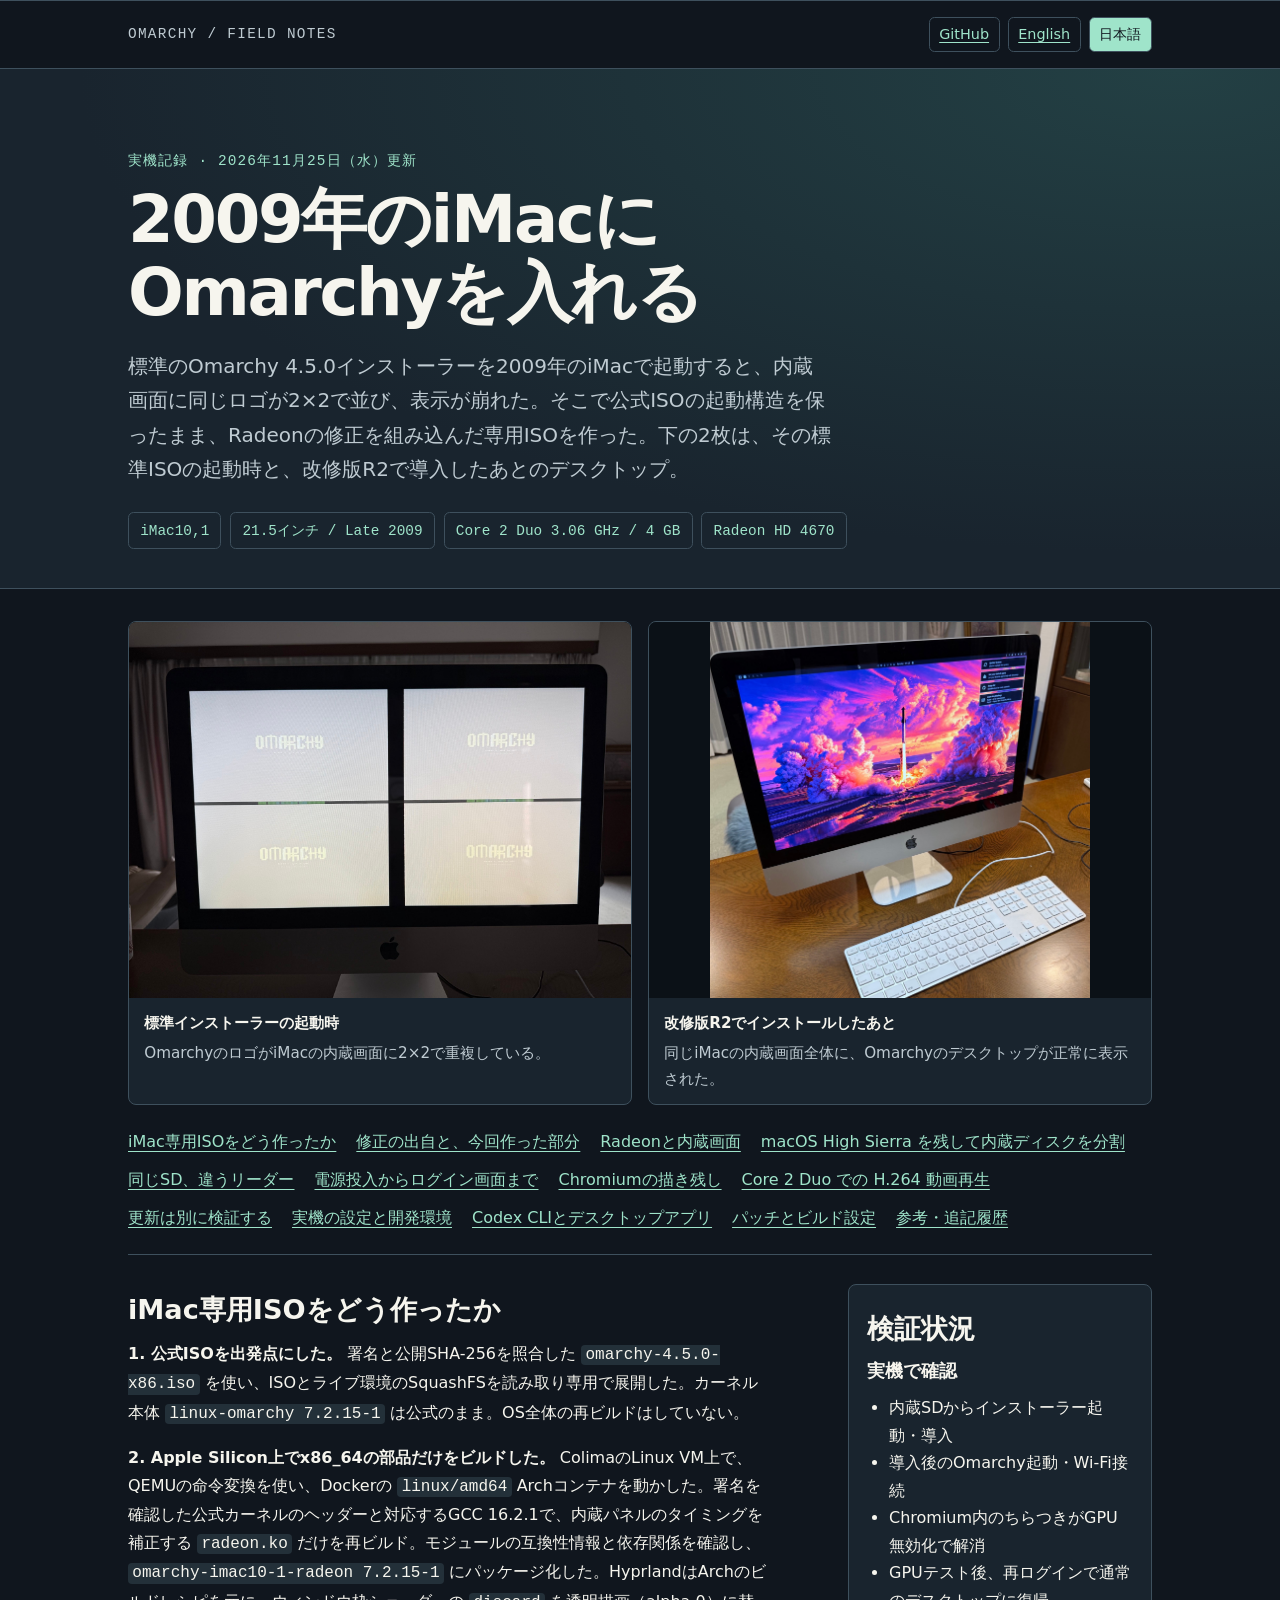
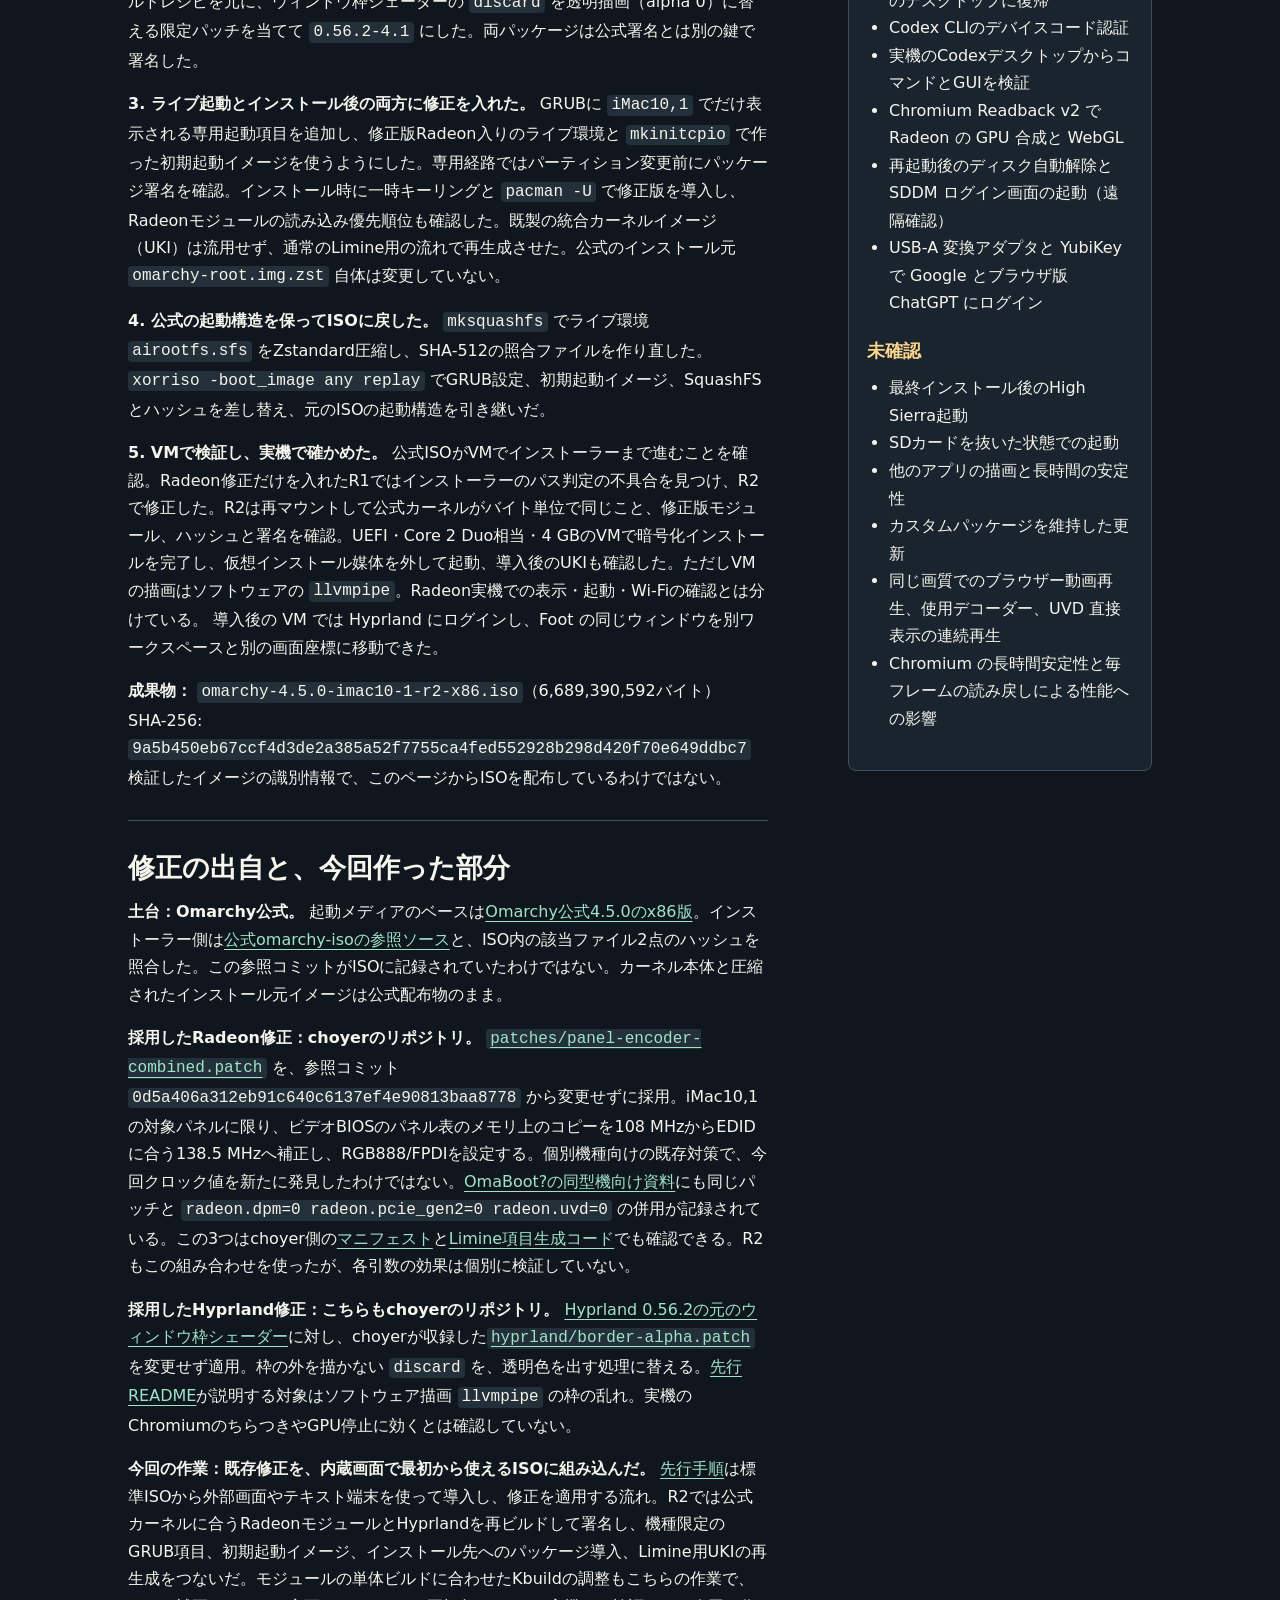
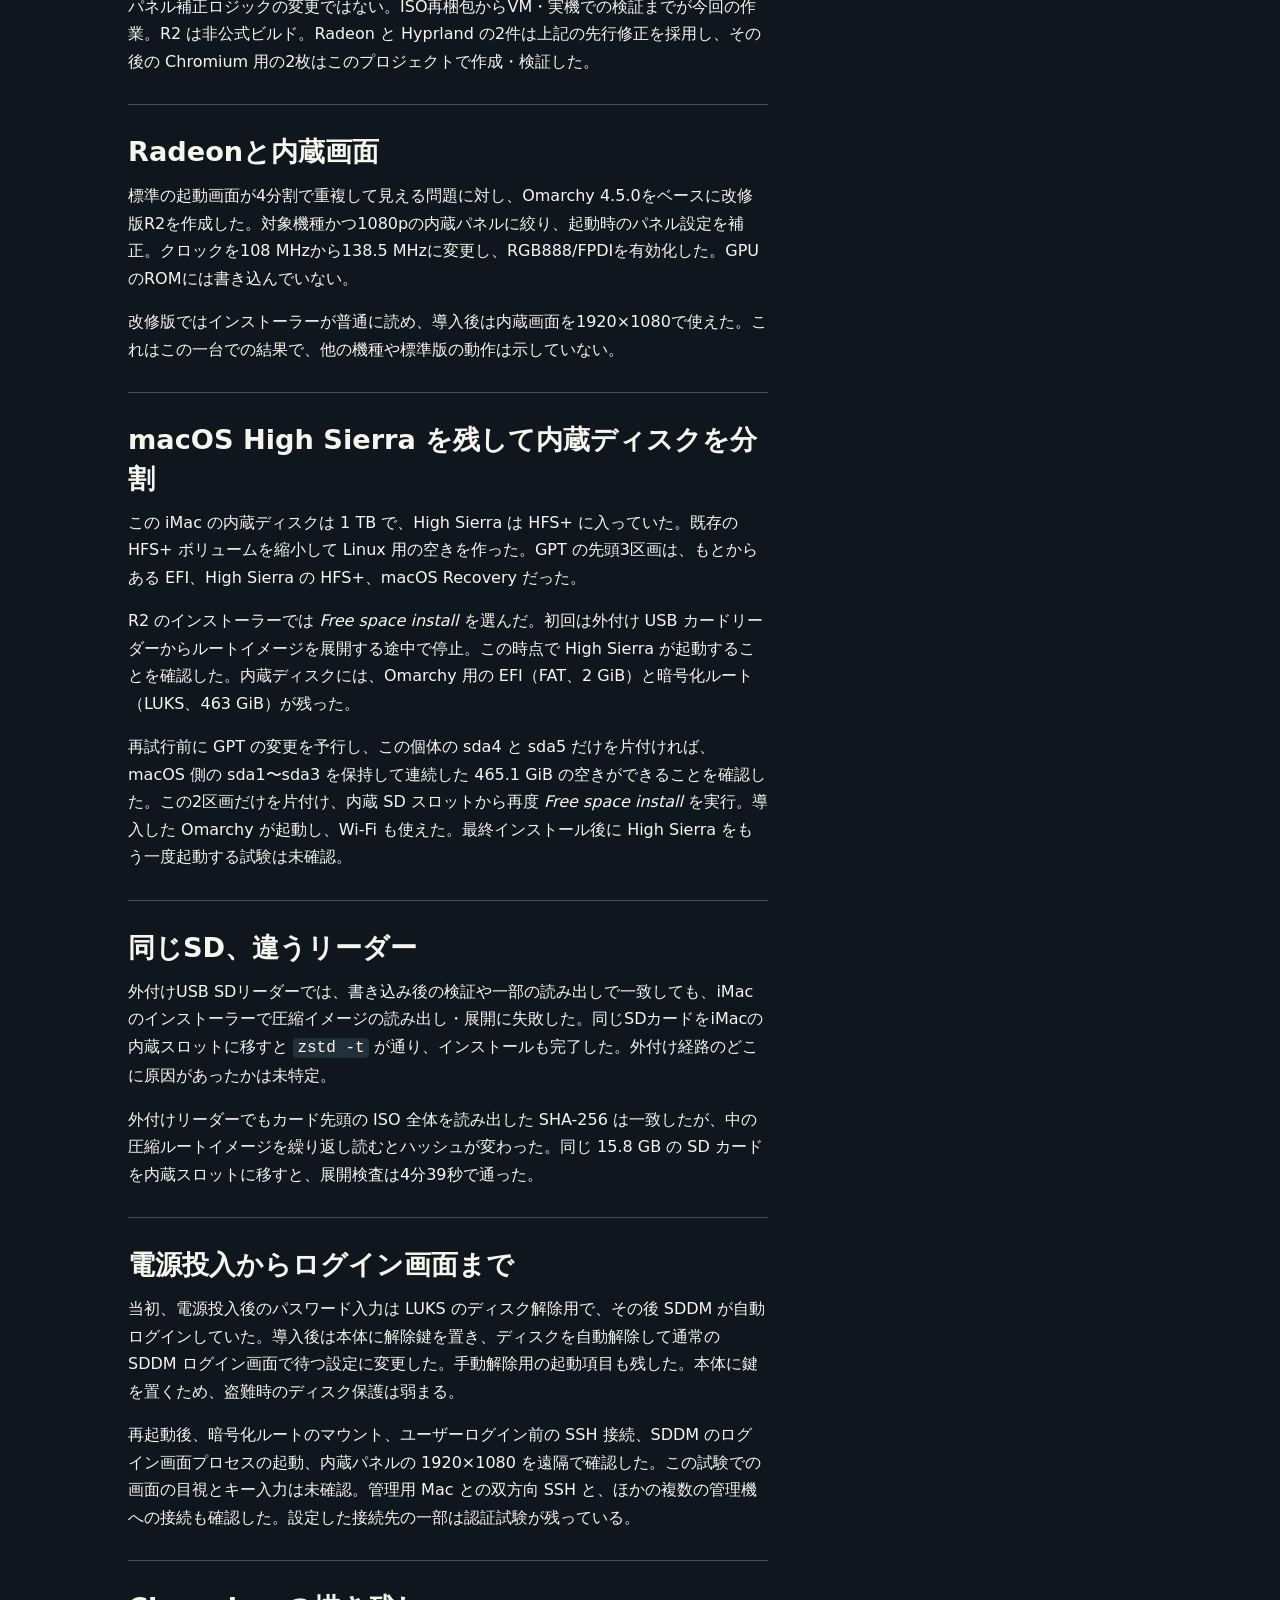
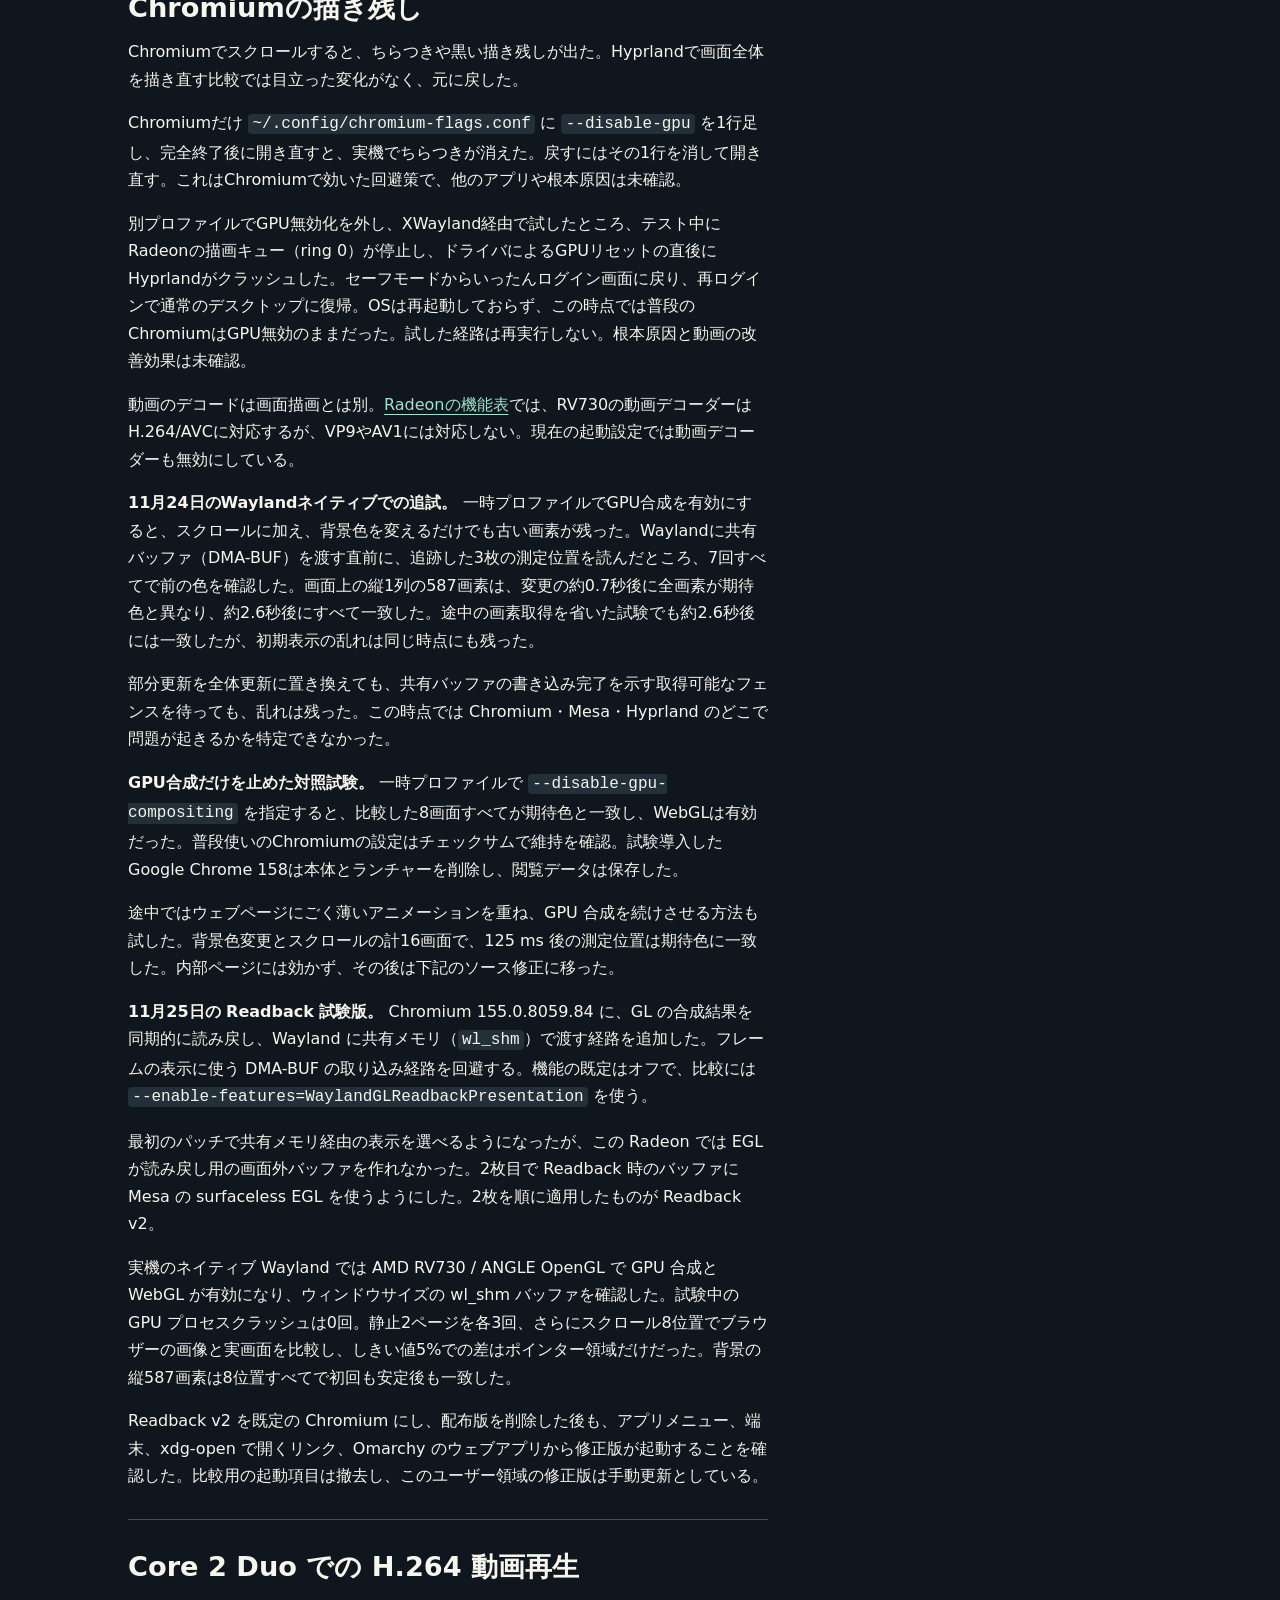
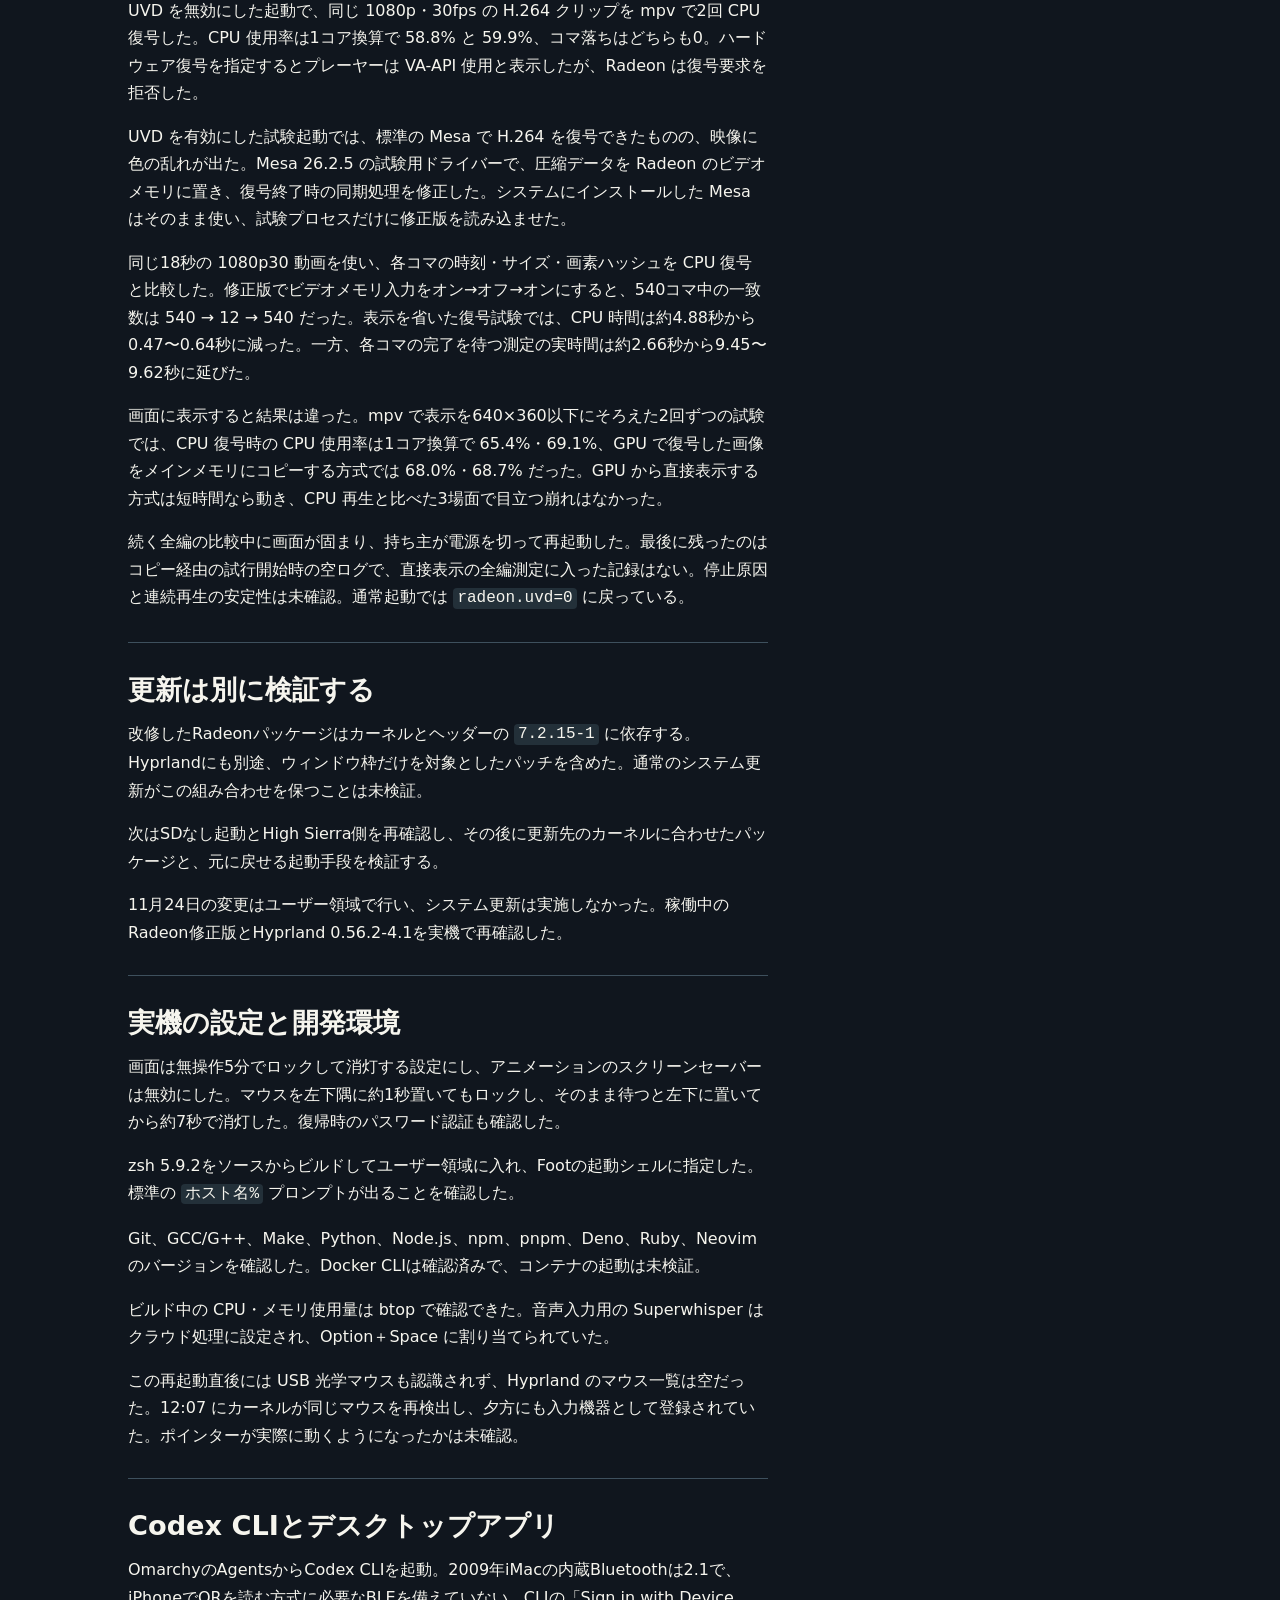
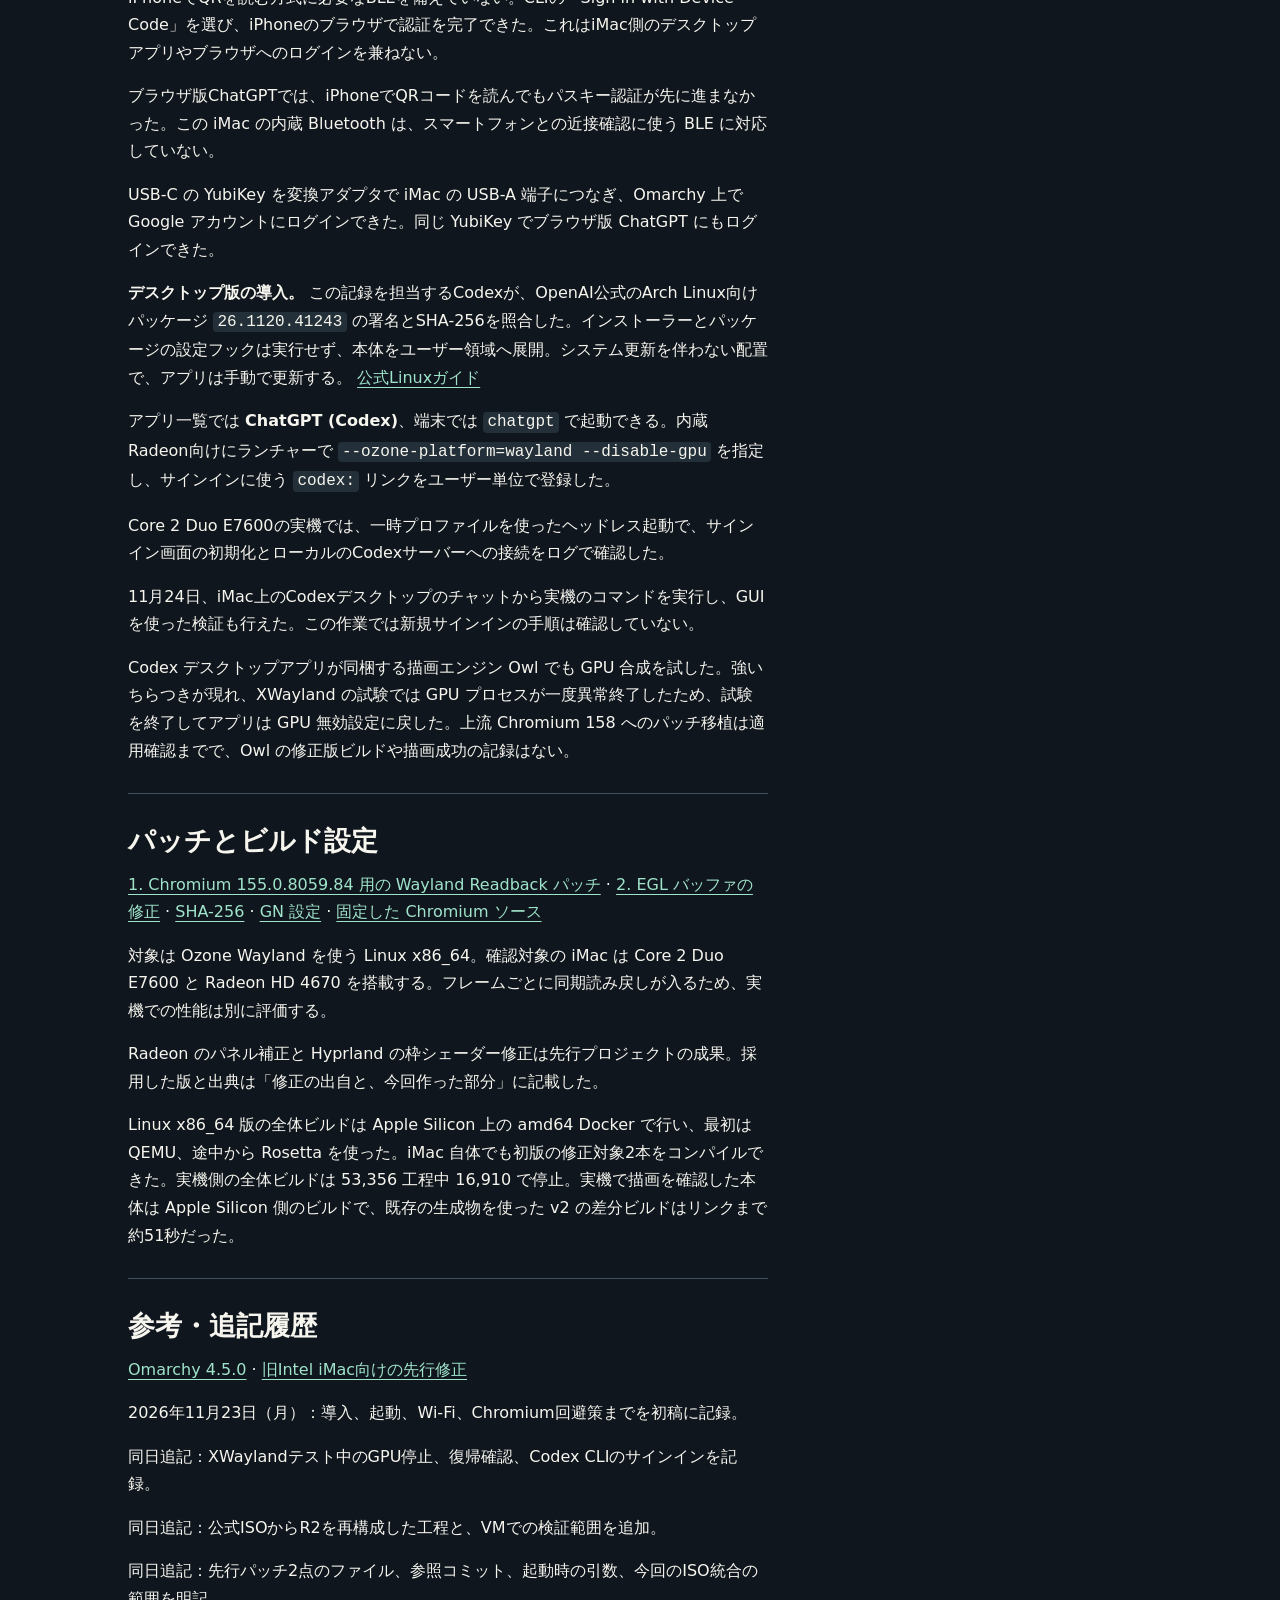
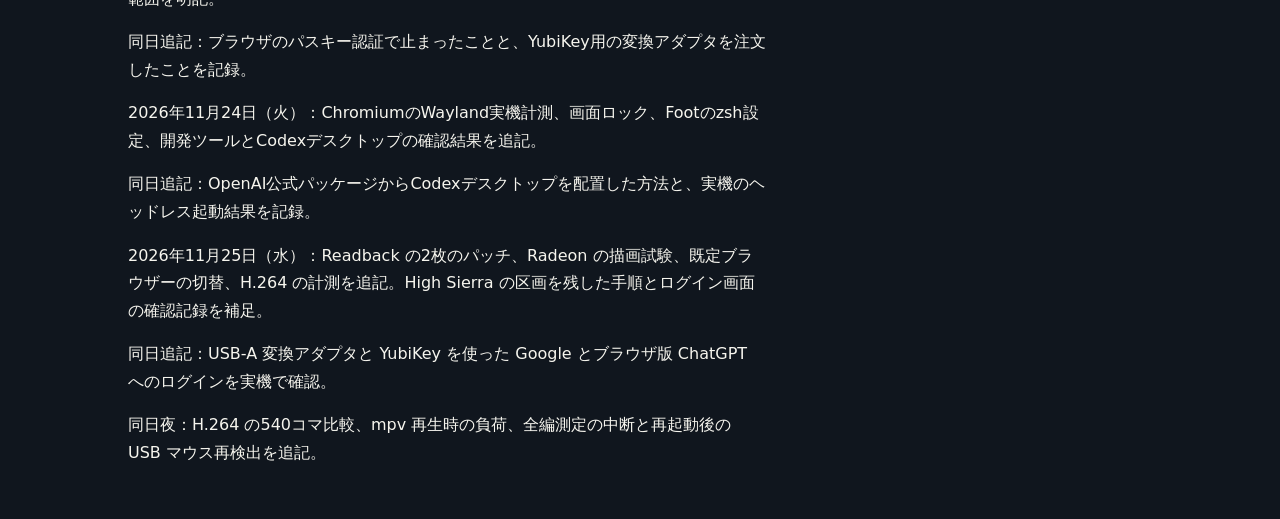
==== commit 04464c2d: "Document RV730 video decoding tests and post-reboot input status" ====
--- a/docs/ja.html
+++ b/docs/ja.html
@@ -9,5 +9,5 @@
 <meta name="twitter:card" content="summary_large_image"><link rel="stylesheet" href="style.css"></head>
 <body><header><div class="wrap"><div class="label">OMARCHY / FIELD NOTES</div><nav class="lang" aria-label="サイトナビゲーション"><a href="https://github.com/dueyama/omarchy-imac-field-notes">GitHub</a><a href="index.html" lang="en" hreflang="en">English</a><span aria-current="page">日本語</span></nav></div></header>
 <div class="hero"><div class="wrap"><div class="eyebrow">実機記録 · 2026年11月25日（水）更新</div><h1>2009年のiMacにOmarchyを入れる</h1><p class="intro">標準のOmarchy 4.5.0インストーラーを2009年のiMacで起動すると、内蔵画面に同じロゴが2×2で並び、表示が崩れた。そこで公式ISOの起動構造を保ったまま、Radeonの修正を組み込んだ専用ISOを作った。下の2枚は、その標準ISOの起動時と、改修版R2で導入したあとのデスクトップ。</p><ul class="spec"><li><b>iMac10,1</b></li><li><b>21.5インチ / Late 2009</b></li><li><b>Core 2 Duo 3.06 GHz / 4 GB</b></li><li><b>Radeon HD 4670</b></li></ul></div></div>
-<main class="wrap"><div class="comparison"><figure><a href="images/stock-boot.jpeg"><img src="images/stock-boot.jpeg" width="1536" height="1152" alt="OmarchyのロゴがiMacの内蔵画面に2×2で重複している。" decoding="async"></a><figcaption><strong>標準インストーラーの起動時</strong> OmarchyのロゴがiMacの内蔵画面に2×2で重複している。</figcaption></figure><figure><a href="images/r2-desktop.jpeg"><img src="images/r2-desktop.jpeg" width="1536" height="1522" alt="同じiMacの内蔵画面全体に、Omarchyのデスクトップが正常に表示された。" decoding="async"></a><figcaption><strong>改修版R2でインストールしたあと</strong> 同じiMacの内蔵画面全体に、Omarchyのデスクトップが正常に表示された。</figcaption></figure></div><nav class="toc" aria-label="Contents"><a href="#iso">iMac専用ISOをどう作ったか</a><a href="#provenance">修正の出自と、今回作った部分</a><a href="#display">Radeonと内蔵画面</a><a href="#storage">macOS High Sierra を残して内蔵ディスクを分割</a><a href="#install">同じSD、違うリーダー</a><a href="#login">電源投入からログイン画面まで</a><a href="#chromium">Chromiumの描き残し</a><a href="#video">Core 2 Duo での H.264 動画再生</a><a href="#updates">更新は別に検証する</a><a href="#daily">実機の設定と開発環境</a><a href="#codex">Codex CLIとデスクトップアプリ</a><a href="#patches">パッチとビルド設定</a><a href="#references">参考・追記履歴</a></nav><div class="article"><article><section id="iso"><h2>iMac専用ISOをどう作ったか</h2><p><strong>1. 公式ISOを出発点にした。</strong> 署名と公開SHA-256を照合した <code>omarchy-4.5.0-x86.iso</code> を使い、ISOとライブ環境のSquashFSを読み取り専用で展開した。カーネル本体 <code>linux-omarchy 7.2.15-1</code> は公式のまま。OS全体の再ビルドはしていない。</p><p><strong>2. Apple Silicon上でx86_64の部品だけをビルドした。</strong> ColimaのLinux VM上で、QEMUの命令変換を使い、Dockerの <code>linux/amd64</code> Archコンテナを動かした。署名を確認した公式カーネルのヘッダーと対応するGCC 16.2.1で、内蔵パネルのタイミングを補正する <code>radeon.ko</code> だけを再ビルド。モジュールの互換性情報と依存関係を確認し、<code>omarchy-imac10-1-radeon 7.2.15-1</code> にパッケージ化した。HyprlandはArchのビルドレシピを元に、ウィンドウ枠シェーダーの <code>discard</code> を透明描画（alpha 0）に替える限定パッチを当てて <code>0.56.2-4.1</code> にした。両パッケージは公式署名とは別の鍵で署名した。</p><p><strong>3. ライブ起動とインストール後の両方に修正を入れた。</strong> GRUBに <code>iMac10,1</code> でだけ表示される専用起動項目を追加し、修正版Radeon入りのライブ環境と <code>mkinitcpio</code> で作った初期起動イメージを使うようにした。専用経路ではパーティション変更前にパッケージ署名を確認。インストール時に一時キーリングと <code>pacman -U</code> で修正版を導入し、Radeonモジュールの読み込み優先順位も確認した。既製の統合カーネルイメージ（UKI）は流用せず、通常のLimine用の流れで再生成させた。公式のインストール元 <code>omarchy-root.img.zst</code> 自体は変更していない。</p><p><strong>4. 公式の起動構造を保ってISOに戻した。</strong> <code>mksquashfs</code> でライブ環境 <code>airootfs.sfs</code> をZstandard圧縮し、SHA-512の照合ファイルを作り直した。<code>xorriso -boot_image any replay</code> でGRUB設定、初期起動イメージ、SquashFSとハッシュを差し替え、元のISOの起動構造を引き継いだ。</p><p><strong>5. VMで検証し、実機で確かめた。</strong> 公式ISOがVMでインストーラーまで進むことを確認。Radeon修正だけを入れたR1ではインストーラーのパス判定の不具合を見つけ、R2で修正した。R2は再マウントして公式カーネルがバイト単位で同じこと、修正版モジュール、ハッシュと署名を確認。UEFI・Core 2 Duo相当・4 GBのVMで暗号化インストールを完了し、仮想インストール媒体を外して起動、導入後のUKIも確認した。ただしVMの描画はソフトウェアの <code>llvmpipe</code>。Radeon実機での表示・起動・Wi-Fiの確認とは分けている。 導入後の VM では Hyprland にログインし、Foot の同じウィンドウを別ワークスペースと別の画面座標に移動できた。</p><p><strong>成果物：</strong> <code>omarchy-4.5.0-imac10-1-r2-x86.iso</code>（6,689,390,592バイト）<br>SHA-256: <code>9a5b450eb67ccf4d3de2a385a52f7755ca4fed552928b298d420f70e649ddbc7</code><br>検証したイメージの識別情報で、このページからISOを配布しているわけではない。</p></section><section id="provenance"><h2>修正の出自と、今回作った部分</h2><p><strong>土台：Omarchy公式。</strong> 起動メディアのベースは<a href="https://github.com/omacom/omarchy/releases/tag/v4.5.0">Omarchy公式4.5.0のx86版</a>。インストーラー側は<a href="https://github.com/omacom/omarchy-iso/tree/d5136a69782c00fe8d53fc98e4f3a990447d4840">公式omarchy-isoの参照ソース</a>と、ISO内の該当ファイル2点のハッシュを照合した。この参照コミットがISOに記録されていたわけではない。カーネル本体と圧縮されたインストール元イメージは公式配布物のまま。</p><p><strong>採用したRadeon修正：choyerのリポジトリ。</strong> <a href="https://github.com/choyer/omarchy-vintage-intel-imac-fix/blob/0d5a406a312eb91c640c6137ef4e90813baa8778/patches/panel-encoder-combined.patch"><code>patches/panel-encoder-combined.patch</code></a> を、参照コミット <code>0d5a406a312eb91c640c6137ef4e90813baa8778</code> から変更せずに採用。iMac10,1の対象パネルに限り、ビデオBIOSのパネル表のメモリ上のコピーを108 MHzからEDIDに合う138.5 MHzへ補正し、RGB888/FPDIを設定する。個別機種向けの既存対策で、今回クロック値を新たに発見したわけではない。<a href="https://doesitomarchy.com/fixes#omaboot.radeon-imac10-1-panel-clock">OmaBoot?の同型機向け資料</a>にも同じパッチと <code>radeon.dpm=0 radeon.pcie_gen2=0 radeon.uvd=0</code> の併用が記録されている。この3つはchoyer側の<a href="https://github.com/choyer/omarchy-vintage-intel-imac-fix/blob/0d5a406a312eb91c640c6137ef4e90813baa8778/manifest.json#L12">マニフェスト</a>と<a href="https://github.com/choyer/omarchy-vintage-intel-imac-fix/blob/0d5a406a312eb91c640c6137ef4e90813baa8778/tools/write-limine-entry.py#L9">Limine項目生成コード</a>でも確認できる。R2もこの組み合わせを使ったが、各引数の効果は個別に検証していない。</p><p><strong>採用したHyprland修正：こちらもchoyerのリポジトリ。</strong> <a href="https://github.com/hyprwm/Hyprland/blob/efb50993780079460b0cbed1363e2166a2de1d9f/src/render/shaders/glsl/border.glsl">Hyprland 0.56.2の元のウィンドウ枠シェーダー</a>に対し、choyerが収録した<a href="https://github.com/choyer/omarchy-vintage-intel-imac-fix/blob/0d5a406a312eb91c640c6137ef4e90813baa8778/hyprland/border-alpha.patch"><code>hyprland/border-alpha.patch</code></a>を変更せず適用。枠の外を描かない <code>discard</code> を、透明色を出す処理に替える。<a href="https://github.com/choyer/omarchy-vintage-intel-imac-fix/blob/0d5a406a312eb91c640c6137ef4e90813baa8778/README.md">先行README</a>が説明する対象はソフトウェア描画 <code>llvmpipe</code> の枠の乱れ。実機のChromiumのちらつきやGPU停止に効くとは確認していない。</p><p><strong>今回の作業：既存修正を、内蔵画面で最初から使えるISOに組み込んだ。</strong> <a href="https://github.com/choyer/omarchy-vintage-intel-imac-fix/blob/0d5a406a312eb91c640c6137ef4e90813baa8778/README.md">先行手順</a>は標準ISOから外部画面やテキスト端末を使って導入し、修正を適用する流れ。R2では公式カーネルに合うRadeonモジュールとHyprlandを再ビルドして署名し、機種限定のGRUB項目、初期起動イメージ、インストール先へのパッケージ導入、Limine用UKIの再生成をつないだ。モジュールの単体ビルドに合わせたKbuildの調整もこちらの作業で、パネル補正ロジックの変更ではない。ISO再梱包からVM・実機での検証までが今回の作業。R2 は非公式ビルド。Radeon と Hyprland の2件は上記の先行修正を採用し、その後の Chromium 用の2枚はこのプロジェクトで作成・検証した。</p></section><section id="display"><h2>Radeonと内蔵画面</h2><p>標準の起動画面が4分割で重複して見える問題に対し、Omarchy 4.5.0をベースに改修版R2を作成した。対象機種かつ1080pの内蔵パネルに絞り、起動時のパネル設定を補正。クロックを108 MHzから138.5 MHzに変更し、RGB888/FPDIを有効化した。GPUのROMには書き込んでいない。</p><p>改修版ではインストーラーが普通に読め、導入後は内蔵画面を1920×1080で使えた。これはこの一台での結果で、他の機種や標準版の動作は示していない。</p></section><section id="storage"><h2>macOS High Sierra を残して内蔵ディスクを分割</h2><p>この iMac の内蔵ディスクは 1 TB で、High Sierra は HFS+ に入っていた。既存の HFS+ ボリュームを縮小して Linux 用の空きを作った。GPT の先頭3区画は、もとからある EFI、High Sierra の HFS+、macOS Recovery だった。</p><p>R2 のインストーラーでは <em>Free space install</em> を選んだ。初回は外付け USB カードリーダーからルートイメージを展開する途中で停止。この時点で High Sierra が起動することを確認した。内蔵ディスクには、Omarchy 用の EFI（FAT、2 GiB）と暗号化ルート（LUKS、463 GiB）が残った。</p><p>再試行前に GPT の変更を予行し、この個体の sda4 と sda5 だけを片付ければ、macOS 側の sda1〜sda3 を保持して連続した 465.1 GiB の空きができることを確認した。この2区画だけを片付け、内蔵 SD スロットから再度 <em>Free space install</em> を実行。導入した Omarchy が起動し、Wi-Fi も使えた。最終インストール後に High Sierra をもう一度起動する試験は未確認。</p></section><section id="install"><h2>同じSD、違うリーダー</h2><p>外付けUSB SDリーダーでは、書き込み後の検証や一部の読み出しで一致しても、iMacのインストーラーで圧縮イメージの読み出し・展開に失敗した。同じSDカードをiMacの内蔵スロットに移すと <code>zstd -t</code> が通り、インストールも完了した。外付け経路のどこに原因があったかは未特定。</p><p>外付けリーダーでもカード先頭の ISO 全体を読み出した SHA-256 は一致したが、中の圧縮ルートイメージを繰り返し読むとハッシュが変わった。同じ 15.8 GB の SD カードを内蔵スロットに移すと、展開検査は4分39秒で通った。</p></section><section id="login"><h2>電源投入からログイン画面まで</h2><p>当初、電源投入後のパスワード入力は LUKS のディスク解除用で、その後 SDDM が自動ログインしていた。導入後は本体に解除鍵を置き、ディスクを自動解除して通常の SDDM ログイン画面で待つ設定に変更した。手動解除用の起動項目も残した。本体に鍵を置くため、盗難時のディスク保護は弱まる。</p><p>再起動後、暗号化ルートのマウント、ユーザーログイン前の SSH 接続、SDDM のログイン画面プロセスの起動、内蔵パネルの 1920×1080 を遠隔で確認した。この試験での画面の目視とキー入力は未確認。管理用 Mac との双方向 SSH と、ほかの複数の管理機への接続も確認した。設定した接続先の一部は認証試験が残っている。</p></section><section id="chromium"><h2>Chromiumの描き残し</h2><p>Chromiumでスクロールすると、ちらつきや黒い描き残しが出た。Hyprlandで画面全体を描き直す比較では目立った変化がなく、元に戻した。</p><p>Chromiumだけ <code>~/.config/chromium-flags.conf</code> に <code>--disable-gpu</code> を1行足し、完全終了後に開き直すと、実機でちらつきが消えた。戻すにはその1行を消して開き直す。これはChromiumで効いた回避策で、他のアプリや根本原因は未確認。</p><p>別プロファイルでGPU無効化を外し、XWayland経由で試したところ、テスト中にRadeonの描画キュー（ring 0）が停止し、ドライバによるGPUリセットの直後にHyprlandがクラッシュした。セーフモードからいったんログイン画面に戻り、再ログインで通常のデスクトップに復帰。OSは再起動しておらず、この時点では普段のChromiumはGPU無効のままだった。試した経路は再実行しない。根本原因と動画の改善効果は未確認。</p><p>動画のデコードは画面描画とは別。<a href="https://www.x.org/RadeonFeature/#radeon-uvd-unified-video-decoder-hardware">Radeonの機能表</a>では、RV730の動画デコーダーはH.264/AVCに対応するが、VP9やAV1には対応しない。現在の起動設定では動画デコーダーも無効にしている。</p><p><strong>11月24日のWaylandネイティブでの追試。</strong> 一時プロファイルでGPU合成を有効にすると、スクロールに加え、背景色を変えるだけでも古い画素が残った。Waylandに共有バッファ（DMA-BUF）を渡す直前に、追跡した3枚の測定位置を読んだところ、7回すべてで前の色を確認した。画面上の縦1列の587画素は、変更の約0.7秒後に全画素が期待色と異なり、約2.6秒後にすべて一致した。途中の画素取得を省いた試験でも約2.6秒後には一致したが、初期表示の乱れは同じ時点にも残った。</p><p>部分更新を全体更新に置き換えても、共有バッファの書き込み完了を示す取得可能なフェンスを待っても、乱れは残った。この時点では Chromium・Mesa・Hyprland のどこで問題が起きるかを特定できなかった。</p><p><strong>GPU合成だけを止めた対照試験。</strong> 一時プロファイルで <code>--disable-gpu-compositing</code> を指定すると、比較した8画面すべてが期待色と一致し、WebGLは有効だった。普段使いのChromiumの設定はチェックサムで維持を確認。試験導入したGoogle Chrome 158は本体とランチャーを削除し、閲覧データは保存した。</p><p>途中ではウェブページにごく薄いアニメーションを重ね、GPU 合成を続けさせる方法も試した。背景色変更とスクロールの計16画面で、125 ms 後の測定位置は期待色に一致した。内部ページには効かず、その後は下記のソース修正に移った。</p><p><strong>11月25日の Readback 試験版。</strong> Chromium 155.0.8059.84 に、GL の合成結果を同期的に読み戻し、Wayland に共有メモリ（<code>wl_shm</code>）で渡す経路を追加した。フレームの表示に使う DMA-BUF の取り込み経路を回避する。機能の既定はオフで、比較には <code>--enable-features=WaylandGLReadbackPresentation</code> を使う。</p><p>最初のパッチで共有メモリ経由の表示を選べるようになったが、この Radeon では EGL が読み戻し用の画面外バッファを作れなかった。2枚目で Readback 時のバッファに Mesa の surfaceless EGL を使うようにした。2枚を順に適用したものが Readback v2。</p><p>実機のネイティブ Wayland では AMD RV730 / ANGLE OpenGL で GPU 合成と WebGL が有効になり、ウィンドウサイズの wl_shm バッファを確認した。試験中の GPU プロセスクラッシュは0回。静止2ページを各3回、さらにスクロール8位置でブラウザーの画像と実画面を比較し、しきい値5%での差はポインター領域だけだった。背景の縦587画素は8位置すべてで初回も安定後も一致した。</p><p>Readback v2 を既定の Chromium にし、配布版を削除した後も、アプリメニュー、端末、xdg-open で開くリンク、Omarchy のウェブアプリから修正版が起動することを確認した。比較用の起動項目は撤去し、このユーザー領域の修正版は手動更新としている。</p></section><section id="video"><h2>Core 2 Duo での H.264 動画再生</h2><p>UVD を無効にした起動で、同じ 1080p・30fps の H.264 クリップを mpv で2回 CPU 復号した。CPU 使用率は1コア換算で 58.8% と 59.9%、コマ落ちはどちらも0。ハードウェア復号を指定するとプレーヤーは VA-API 使用と表示したが、Radeon は復号要求を拒否した。UVD 有効時との比較と、同じ画質でのブラウザー再生は未確認。</p></section><section id="updates"><h2>更新は別に検証する</h2><p>改修したRadeonパッケージはカーネルとヘッダーの <code>7.2.15-1</code> に依存する。Hyprlandにも別途、ウィンドウ枠だけを対象としたパッチを含めた。通常のシステム更新がこの組み合わせを保つことは未検証。</p><p>次はSDなし起動とHigh Sierra側を再確認し、その後に更新先のカーネルに合わせたパッケージと、元に戻せる起動手段を検証する。</p><p>11月24日の変更はユーザー領域で行い、システム更新は実施しなかった。稼働中のRadeon修正版とHyprland 0.56.2-4.1を実機で再確認した。</p></section><section id="daily"><h2>実機の設定と開発環境</h2><p>画面は無操作5分でロックして消灯する設定にし、アニメーションのスクリーンセーバーは無効にした。マウスを左下隅に約1秒置いてもロックし、そのまま待つと左下に置いてから約7秒で消灯した。復帰時のパスワード認証も確認した。</p><p>zsh 5.9.2をソースからビルドしてユーザー領域に入れ、Footの起動シェルに指定した。標準の <code>ホスト名%</code> プロンプトが出ることを確認した。</p><p>Git、GCC/G++、Make、Python、Node.js、npm、pnpm、Deno、Ruby、Neovimのバージョンを確認した。Docker CLIは確認済みで、コンテナの起動は未検証。</p><p>ビルド中の CPU・メモリ使用量は btop で確認できた。音声入力用の Superwhisper はクラウド処理に設定され、Option＋Space に割り当てられていた。</p></section><section id="codex"><h2>Codex CLIとデスクトップアプリ</h2><p>OmarchyのAgentsからCodex CLIを起動。2009年iMacの内蔵Bluetoothは2.1で、iPhoneでQRを読む方式に必要なBLEを備えていない。CLIの「Sign in with Device Code」を選び、iPhoneのブラウザで認証を完了できた。これはiMac側のデスクトップアプリやブラウザへのログインを兼ねない。</p><p>ブラウザ版ChatGPTでは、iPhoneでQRコードを読んでもパスキー認証が先に進まなかった。内蔵Bluetoothではスマホとの近接確認に使うBLEが使えず、ブラウザ版にはまだログインできていない。</p><p>USB-C の YubiKey を変換アダプタで iMac の USB-A 端子につなぎ、Omarchy 上で Google アカウントにログインできた。ブラウザ版 ChatGPT での YubiKey ログインは未確認。</p><p><strong>デスクトップ版の導入。</strong> この記録を担当するCodexが、OpenAI公式のArch Linux向けパッケージ <code>26.1120.41243</code> の署名とSHA-256を照合した。インストーラーとパッケージの設定フックは実行せず、本体をユーザー領域へ展開。システム更新を伴わない配置で、アプリは手動で更新する。 <a href="https://learn.chatgpt.com/docs/linux/linux-app">公式Linuxガイド</a></p><p>アプリ一覧では <strong>ChatGPT (Codex)</strong>、端末では <code>chatgpt</code> で起動できる。内蔵Radeon向けにランチャーで <code>--ozone-platform=wayland --disable-gpu</code> を指定し、サインインに使う <code>codex:</code> リンクをユーザー単位で登録した。</p><p>Core 2 Duo E7600の実機では、一時プロファイルを使ったヘッドレス起動で、サインイン画面の初期化とローカルのCodexサーバーへの接続をログで確認した。</p><p>11月24日、iMac上のCodexデスクトップのチャットから実機のコマンドを実行し、GUIを使った検証も行えた。この作業では新規サインインの手順は確認していない。</p><p>Codex デスクトップアプリが同梱する描画エンジン Owl でも GPU 合成を試した。強いちらつきが現れ、XWayland の試験では GPU プロセスが一度異常終了したため、試験を終了してアプリは GPU 無効設定に戻した。上流 Chromium 158 へのパッチ移植は適用確認までで、Owl の修正版ビルドや描画成功の記録はない。</p></section><section id="patches"><h2>パッチとビルド設定</h2><p><a href="patches/chromium-155.0.8059.84/wayland-gl-readback.patch" download>1. Chromium 155.0.8059.84 用の Wayland Readback パッチ</a> · <a href="patches/chromium-155.0.8059.84/readback-pbuffer-v2.patch" download>2. EGL バッファの修正</a> · <a href="patches/chromium-155.0.8059.84/SHA256SUMS">SHA-256</a> · <a href="patches/chromium-155.0.8059.84/args.gn">GN 設定</a> · <a href="https://chromium.googlesource.com/chromium/src/+/5869fe313571d75152b77813cf0a4ee26a4e6df0">固定した Chromium ソース</a></p><p>対象は Ozone Wayland を使う Linux x86_64。確認対象の iMac は Core 2 Duo E7600 と Radeon HD 4670 を搭載する。フレームごとに同期読み戻しが入るため、実機での性能は別に評価する。</p><p>Radeon のパネル補正と Hyprland の枠シェーダー修正は先行プロジェクトの成果。採用した版と出典は「修正の出自と、今回作った部分」に記載した。</p><p>Linux x86_64 版の全体ビルドは Apple Silicon 上の amd64 Docker で行い、最初は QEMU、途中から Rosetta を使った。iMac 自体でも初版の修正対象2本をコンパイルできた。実機側の全体ビルドは 53,356 工程中 16,910 で停止。実機で描画を確認した本体は Apple Silicon 側のビルドで、既存の生成物を使った v2 の差分ビルドはリンクまで約51秒だった。</p></section><section id="references"><h2>参考・追記履歴</h2><p><a href="https://github.com/omacom/omarchy/releases/tag/v4.5.0">Omarchy 4.5.0</a> · <a href="https://github.com/choyer/omarchy-vintage-intel-imac-fix/tree/0d5a406a312eb91c640c6137ef4e90813baa8778">旧Intel iMac向けの先行修正</a></p><p>2026年11月23日（月）：導入、起動、Wi-Fi、Chromium回避策までを初稿に記録。</p><p>同日追記：XWaylandテスト中のGPU停止、復帰確認、Codex CLIのサインインを記録。</p><p>同日追記：公式ISOからR2を再構成した工程と、VMでの検証範囲を追加。</p><p>同日追記：先行パッチ2点のファイル、参照コミット、起動時の引数、今回のISO統合の範囲を明記。</p><p>同日追記：ブラウザのパスキー認証で止まったことと、YubiKey用の変換アダプタを注文したことを記録。</p><p>2026年11月24日（火）：ChromiumのWayland実機計測、画面ロック、Footのzsh設定、開発ツールとCodexデスクトップの確認結果を追記。</p><p>同日追記：OpenAI公式パッケージからCodexデスクトップを配置した方法と、実機のヘッドレス起動結果を記録。</p><p>2026年11月25日（水）：Readback の2枚のパッチ、Radeon の描画試験、既定ブラウザーの切替、H.264 の計測を追記。High Sierra の区画を残した手順とログイン画面の確認記録を補足。</p><p>同日追記：USB-A 変換アダプタと YubiKey を使った Google ログインを実機で確認。</p></section></article><aside class="callouts"><h2>検証状況</h2><h3>実機で確認</h3><ul><li>内蔵SDからインストーラー起動・導入</li><li>導入後のOmarchy起動・Wi-Fi接続</li><li>Chromium内のちらつきがGPU無効化で解消</li><li>GPUテスト後、再ログインで通常のデスクトップに復帰</li><li>Codex CLIのデバイスコード認証</li><li>実機のCodexデスクトップからコマンドとGUIを検証</li><li>Chromium Readback v2 で Radeon の GPU 合成と WebGL</li><li>再起動後のディスク自動解除と SDDM ログイン画面の起動（遠隔確認）</li><li>USB-A 変換アダプタと YubiKey で Google にログイン</li></ul><h3 class="pending">未確認</h3><ul><li>最終インストール後のHigh Sierra起動</li><li>SDカードを抜いた状態での起動</li><li>他のアプリの描画と長時間の安定性</li><li>カスタムパッケージを維持した更新</li><li>同じ画質での動画再生と実際のデコーダー</li><li>Chromium の長時間安定性と毎フレームの読み戻しによる性能への影響</li></ul></aside></div></main>
+<main class="wrap"><div class="comparison"><figure><a href="images/stock-boot.jpeg"><img src="images/stock-boot.jpeg" width="1536" height="1152" alt="OmarchyのロゴがiMacの内蔵画面に2×2で重複している。" decoding="async"></a><figcaption><strong>標準インストーラーの起動時</strong> OmarchyのロゴがiMacの内蔵画面に2×2で重複している。</figcaption></figure><figure><a href="images/r2-desktop.jpeg"><img src="images/r2-desktop.jpeg" width="1536" height="1522" alt="同じiMacの内蔵画面全体に、Omarchyのデスクトップが正常に表示された。" decoding="async"></a><figcaption><strong>改修版R2でインストールしたあと</strong> 同じiMacの内蔵画面全体に、Omarchyのデスクトップが正常に表示された。</figcaption></figure></div><nav class="toc" aria-label="Contents"><a href="#iso">iMac専用ISOをどう作ったか</a><a href="#provenance">修正の出自と、今回作った部分</a><a href="#display">Radeonと内蔵画面</a><a href="#storage">macOS High Sierra を残して内蔵ディスクを分割</a><a href="#install">同じSD、違うリーダー</a><a href="#login">電源投入からログイン画面まで</a><a href="#chromium">Chromiumの描き残し</a><a href="#video">Core 2 Duo での H.264 動画再生</a><a href="#updates">更新は別に検証する</a><a href="#daily">実機の設定と開発環境</a><a href="#codex">Codex CLIとデスクトップアプリ</a><a href="#patches">パッチとビルド設定</a><a href="#references">参考・追記履歴</a></nav><div class="article"><article><section id="iso"><h2>iMac専用ISOをどう作ったか</h2><p><strong>1. 公式ISOを出発点にした。</strong> 署名と公開SHA-256を照合した <code>omarchy-4.5.0-x86.iso</code> を使い、ISOとライブ環境のSquashFSを読み取り専用で展開した。カーネル本体 <code>linux-omarchy 7.2.15-1</code> は公式のまま。OS全体の再ビルドはしていない。</p><p><strong>2. Apple Silicon上でx86_64の部品だけをビルドした。</strong> ColimaのLinux VM上で、QEMUの命令変換を使い、Dockerの <code>linux/amd64</code> Archコンテナを動かした。署名を確認した公式カーネルのヘッダーと対応するGCC 16.2.1で、内蔵パネルのタイミングを補正する <code>radeon.ko</code> だけを再ビルド。モジュールの互換性情報と依存関係を確認し、<code>omarchy-imac10-1-radeon 7.2.15-1</code> にパッケージ化した。HyprlandはArchのビルドレシピを元に、ウィンドウ枠シェーダーの <code>discard</code> を透明描画（alpha 0）に替える限定パッチを当てて <code>0.56.2-4.1</code> にした。両パッケージは公式署名とは別の鍵で署名した。</p><p><strong>3. ライブ起動とインストール後の両方に修正を入れた。</strong> GRUBに <code>iMac10,1</code> でだけ表示される専用起動項目を追加し、修正版Radeon入りのライブ環境と <code>mkinitcpio</code> で作った初期起動イメージを使うようにした。専用経路ではパーティション変更前にパッケージ署名を確認。インストール時に一時キーリングと <code>pacman -U</code> で修正版を導入し、Radeonモジュールの読み込み優先順位も確認した。既製の統合カーネルイメージ（UKI）は流用せず、通常のLimine用の流れで再生成させた。公式のインストール元 <code>omarchy-root.img.zst</code> 自体は変更していない。</p><p><strong>4. 公式の起動構造を保ってISOに戻した。</strong> <code>mksquashfs</code> でライブ環境 <code>airootfs.sfs</code> をZstandard圧縮し、SHA-512の照合ファイルを作り直した。<code>xorriso -boot_image any replay</code> でGRUB設定、初期起動イメージ、SquashFSとハッシュを差し替え、元のISOの起動構造を引き継いだ。</p><p><strong>5. VMで検証し、実機で確かめた。</strong> 公式ISOがVMでインストーラーまで進むことを確認。Radeon修正だけを入れたR1ではインストーラーのパス判定の不具合を見つけ、R2で修正した。R2は再マウントして公式カーネルがバイト単位で同じこと、修正版モジュール、ハッシュと署名を確認。UEFI・Core 2 Duo相当・4 GBのVMで暗号化インストールを完了し、仮想インストール媒体を外して起動、導入後のUKIも確認した。ただしVMの描画はソフトウェアの <code>llvmpipe</code>。Radeon実機での表示・起動・Wi-Fiの確認とは分けている。 導入後の VM では Hyprland にログインし、Foot の同じウィンドウを別ワークスペースと別の画面座標に移動できた。</p><p><strong>成果物：</strong> <code>omarchy-4.5.0-imac10-1-r2-x86.iso</code>（6,689,390,592バイト）<br>SHA-256: <code>9a5b450eb67ccf4d3de2a385a52f7755ca4fed552928b298d420f70e649ddbc7</code><br>検証したイメージの識別情報で、このページからISOを配布しているわけではない。</p></section><section id="provenance"><h2>修正の出自と、今回作った部分</h2><p><strong>土台：Omarchy公式。</strong> 起動メディアのベースは<a href="https://github.com/omacom/omarchy/releases/tag/v4.5.0">Omarchy公式4.5.0のx86版</a>。インストーラー側は<a href="https://github.com/omacom/omarchy-iso/tree/d5136a69782c00fe8d53fc98e4f3a990447d4840">公式omarchy-isoの参照ソース</a>と、ISO内の該当ファイル2点のハッシュを照合した。この参照コミットがISOに記録されていたわけではない。カーネル本体と圧縮されたインストール元イメージは公式配布物のまま。</p><p><strong>採用したRadeon修正：choyerのリポジトリ。</strong> <a href="https://github.com/choyer/omarchy-vintage-intel-imac-fix/blob/0d5a406a312eb91c640c6137ef4e90813baa8778/patches/panel-encoder-combined.patch"><code>patches/panel-encoder-combined.patch</code></a> を、参照コミット <code>0d5a406a312eb91c640c6137ef4e90813baa8778</code> から変更せずに採用。iMac10,1の対象パネルに限り、ビデオBIOSのパネル表のメモリ上のコピーを108 MHzからEDIDに合う138.5 MHzへ補正し、RGB888/FPDIを設定する。個別機種向けの既存対策で、今回クロック値を新たに発見したわけではない。<a href="https://doesitomarchy.com/fixes#omaboot.radeon-imac10-1-panel-clock">OmaBoot?の同型機向け資料</a>にも同じパッチと <code>radeon.dpm=0 radeon.pcie_gen2=0 radeon.uvd=0</code> の併用が記録されている。この3つはchoyer側の<a href="https://github.com/choyer/omarchy-vintage-intel-imac-fix/blob/0d5a406a312eb91c640c6137ef4e90813baa8778/manifest.json#L12">マニフェスト</a>と<a href="https://github.com/choyer/omarchy-vintage-intel-imac-fix/blob/0d5a406a312eb91c640c6137ef4e90813baa8778/tools/write-limine-entry.py#L9">Limine項目生成コード</a>でも確認できる。R2もこの組み合わせを使ったが、各引数の効果は個別に検証していない。</p><p><strong>採用したHyprland修正：こちらもchoyerのリポジトリ。</strong> <a href="https://github.com/hyprwm/Hyprland/blob/efb50993780079460b0cbed1363e2166a2de1d9f/src/render/shaders/glsl/border.glsl">Hyprland 0.56.2の元のウィンドウ枠シェーダー</a>に対し、choyerが収録した<a href="https://github.com/choyer/omarchy-vintage-intel-imac-fix/blob/0d5a406a312eb91c640c6137ef4e90813baa8778/hyprland/border-alpha.patch"><code>hyprland/border-alpha.patch</code></a>を変更せず適用。枠の外を描かない <code>discard</code> を、透明色を出す処理に替える。<a href="https://github.com/choyer/omarchy-vintage-intel-imac-fix/blob/0d5a406a312eb91c640c6137ef4e90813baa8778/README.md">先行README</a>が説明する対象はソフトウェア描画 <code>llvmpipe</code> の枠の乱れ。実機のChromiumのちらつきやGPU停止に効くとは確認していない。</p><p><strong>今回の作業：既存修正を、内蔵画面で最初から使えるISOに組み込んだ。</strong> <a href="https://github.com/choyer/omarchy-vintage-intel-imac-fix/blob/0d5a406a312eb91c640c6137ef4e90813baa8778/README.md">先行手順</a>は標準ISOから外部画面やテキスト端末を使って導入し、修正を適用する流れ。R2では公式カーネルに合うRadeonモジュールとHyprlandを再ビルドして署名し、機種限定のGRUB項目、初期起動イメージ、インストール先へのパッケージ導入、Limine用UKIの再生成をつないだ。モジュールの単体ビルドに合わせたKbuildの調整もこちらの作業で、パネル補正ロジックの変更ではない。ISO再梱包からVM・実機での検証までが今回の作業。R2 は非公式ビルド。Radeon と Hyprland の2件は上記の先行修正を採用し、その後の Chromium 用の2枚はこのプロジェクトで作成・検証した。</p></section><section id="display"><h2>Radeonと内蔵画面</h2><p>標準の起動画面が4分割で重複して見える問題に対し、Omarchy 4.5.0をベースに改修版R2を作成した。対象機種かつ1080pの内蔵パネルに絞り、起動時のパネル設定を補正。クロックを108 MHzから138.5 MHzに変更し、RGB888/FPDIを有効化した。GPUのROMには書き込んでいない。</p><p>改修版ではインストーラーが普通に読め、導入後は内蔵画面を1920×1080で使えた。これはこの一台での結果で、他の機種や標準版の動作は示していない。</p></section><section id="storage"><h2>macOS High Sierra を残して内蔵ディスクを分割</h2><p>この iMac の内蔵ディスクは 1 TB で、High Sierra は HFS+ に入っていた。既存の HFS+ ボリュームを縮小して Linux 用の空きを作った。GPT の先頭3区画は、もとからある EFI、High Sierra の HFS+、macOS Recovery だった。</p><p>R2 のインストーラーでは <em>Free space install</em> を選んだ。初回は外付け USB カードリーダーからルートイメージを展開する途中で停止。この時点で High Sierra が起動することを確認した。内蔵ディスクには、Omarchy 用の EFI（FAT、2 GiB）と暗号化ルート（LUKS、463 GiB）が残った。</p><p>再試行前に GPT の変更を予行し、この個体の sda4 と sda5 だけを片付ければ、macOS 側の sda1〜sda3 を保持して連続した 465.1 GiB の空きができることを確認した。この2区画だけを片付け、内蔵 SD スロットから再度 <em>Free space install</em> を実行。導入した Omarchy が起動し、Wi-Fi も使えた。最終インストール後に High Sierra をもう一度起動する試験は未確認。</p></section><section id="install"><h2>同じSD、違うリーダー</h2><p>外付けUSB SDリーダーでは、書き込み後の検証や一部の読み出しで一致しても、iMacのインストーラーで圧縮イメージの読み出し・展開に失敗した。同じSDカードをiMacの内蔵スロットに移すと <code>zstd -t</code> が通り、インストールも完了した。外付け経路のどこに原因があったかは未特定。</p><p>外付けリーダーでもカード先頭の ISO 全体を読み出した SHA-256 は一致したが、中の圧縮ルートイメージを繰り返し読むとハッシュが変わった。同じ 15.8 GB の SD カードを内蔵スロットに移すと、展開検査は4分39秒で通った。</p></section><section id="login"><h2>電源投入からログイン画面まで</h2><p>当初、電源投入後のパスワード入力は LUKS のディスク解除用で、その後 SDDM が自動ログインしていた。導入後は本体に解除鍵を置き、ディスクを自動解除して通常の SDDM ログイン画面で待つ設定に変更した。手動解除用の起動項目も残した。本体に鍵を置くため、盗難時のディスク保護は弱まる。</p><p>再起動後、暗号化ルートのマウント、ユーザーログイン前の SSH 接続、SDDM のログイン画面プロセスの起動、内蔵パネルの 1920×1080 を遠隔で確認した。この試験での画面の目視とキー入力は未確認。管理用 Mac との双方向 SSH と、ほかの複数の管理機への接続も確認した。設定した接続先の一部は認証試験が残っている。</p></section><section id="chromium"><h2>Chromiumの描き残し</h2><p>Chromiumでスクロールすると、ちらつきや黒い描き残しが出た。Hyprlandで画面全体を描き直す比較では目立った変化がなく、元に戻した。</p><p>Chromiumだけ <code>~/.config/chromium-flags.conf</code> に <code>--disable-gpu</code> を1行足し、完全終了後に開き直すと、実機でちらつきが消えた。戻すにはその1行を消して開き直す。これはChromiumで効いた回避策で、他のアプリや根本原因は未確認。</p><p>別プロファイルでGPU無効化を外し、XWayland経由で試したところ、テスト中にRadeonの描画キュー（ring 0）が停止し、ドライバによるGPUリセットの直後にHyprlandがクラッシュした。セーフモードからいったんログイン画面に戻り、再ログインで通常のデスクトップに復帰。OSは再起動しておらず、この時点では普段のChromiumはGPU無効のままだった。試した経路は再実行しない。根本原因と動画の改善効果は未確認。</p><p>動画のデコードは画面描画とは別。<a href="https://www.x.org/RadeonFeature/#radeon-uvd-unified-video-decoder-hardware">Radeonの機能表</a>では、RV730の動画デコーダーはH.264/AVCに対応するが、VP9やAV1には対応しない。現在の起動設定では動画デコーダーも無効にしている。</p><p><strong>11月24日のWaylandネイティブでの追試。</strong> 一時プロファイルでGPU合成を有効にすると、スクロールに加え、背景色を変えるだけでも古い画素が残った。Waylandに共有バッファ（DMA-BUF）を渡す直前に、追跡した3枚の測定位置を読んだところ、7回すべてで前の色を確認した。画面上の縦1列の587画素は、変更の約0.7秒後に全画素が期待色と異なり、約2.6秒後にすべて一致した。途中の画素取得を省いた試験でも約2.6秒後には一致したが、初期表示の乱れは同じ時点にも残った。</p><p>部分更新を全体更新に置き換えても、共有バッファの書き込み完了を示す取得可能なフェンスを待っても、乱れは残った。この時点では Chromium・Mesa・Hyprland のどこで問題が起きるかを特定できなかった。</p><p><strong>GPU合成だけを止めた対照試験。</strong> 一時プロファイルで <code>--disable-gpu-compositing</code> を指定すると、比較した8画面すべてが期待色と一致し、WebGLは有効だった。普段使いのChromiumの設定はチェックサムで維持を確認。試験導入したGoogle Chrome 158は本体とランチャーを削除し、閲覧データは保存した。</p><p>途中ではウェブページにごく薄いアニメーションを重ね、GPU 合成を続けさせる方法も試した。背景色変更とスクロールの計16画面で、125 ms 後の測定位置は期待色に一致した。内部ページには効かず、その後は下記のソース修正に移った。</p><p><strong>11月25日の Readback 試験版。</strong> Chromium 155.0.8059.84 に、GL の合成結果を同期的に読み戻し、Wayland に共有メモリ（<code>wl_shm</code>）で渡す経路を追加した。フレームの表示に使う DMA-BUF の取り込み経路を回避する。機能の既定はオフで、比較には <code>--enable-features=WaylandGLReadbackPresentation</code> を使う。</p><p>最初のパッチで共有メモリ経由の表示を選べるようになったが、この Radeon では EGL が読み戻し用の画面外バッファを作れなかった。2枚目で Readback 時のバッファに Mesa の surfaceless EGL を使うようにした。2枚を順に適用したものが Readback v2。</p><p>実機のネイティブ Wayland では AMD RV730 / ANGLE OpenGL で GPU 合成と WebGL が有効になり、ウィンドウサイズの wl_shm バッファを確認した。試験中の GPU プロセスクラッシュは0回。静止2ページを各3回、さらにスクロール8位置でブラウザーの画像と実画面を比較し、しきい値5%での差はポインター領域だけだった。背景の縦587画素は8位置すべてで初回も安定後も一致した。</p><p>Readback v2 を既定の Chromium にし、配布版を削除した後も、アプリメニュー、端末、xdg-open で開くリンク、Omarchy のウェブアプリから修正版が起動することを確認した。比較用の起動項目は撤去し、このユーザー領域の修正版は手動更新としている。</p></section><section id="video"><h2>Core 2 Duo での H.264 動画再生</h2><p>UVD を無効にした起動で、同じ 1080p・30fps の H.264 クリップを mpv で2回 CPU 復号した。CPU 使用率は1コア換算で 58.8% と 59.9%、コマ落ちはどちらも0。ハードウェア復号を指定するとプレーヤーは VA-API 使用と表示したが、Radeon は復号要求を拒否した。</p><p>UVD を有効にした試験起動では、標準の Mesa で H.264 を復号できたものの、映像に色の乱れが出た。Mesa 26.2.5 の試験用ドライバーで、圧縮データを Radeon のビデオメモリに置き、復号終了時の同期処理を修正した。システムにインストールした Mesa はそのまま使い、試験プロセスだけに修正版を読み込ませた。</p><p>同じ18秒の 1080p30 動画を使い、各コマの時刻・サイズ・画素ハッシュを CPU 復号と比較した。修正版でビデオメモリ入力をオン→オフ→オンにすると、540コマ中の一致数は 540 → 12 → 540 だった。表示を省いた復号試験では、CPU 時間は約4.88秒から0.47〜0.64秒に減った。一方、各コマの完了を待つ測定の実時間は約2.66秒から9.45〜9.62秒に延びた。</p><p>画面に表示すると結果は違った。mpv で表示を640×360以下にそろえた2回ずつの試験では、CPU 復号時の CPU 使用率は1コア換算で 65.4%・69.1%、GPU で復号した画像をメインメモリにコピーする方式では 68.0%・68.7% だった。GPU から直接表示する方式は短時間なら動き、CPU 再生と比べた3場面で目立つ崩れはなかった。</p><p>続く全編の比較中に画面が固まり、持ち主が電源を切って再起動した。最後に残ったのはコピー経由の試行開始時の空ログで、直接表示の全編測定に入った記録はない。停止原因と連続再生の安定性は未確認。通常起動では <code>radeon.uvd=0</code> に戻っている。</p></section><section id="updates"><h2>更新は別に検証する</h2><p>改修したRadeonパッケージはカーネルとヘッダーの <code>7.2.15-1</code> に依存する。Hyprlandにも別途、ウィンドウ枠だけを対象としたパッチを含めた。通常のシステム更新がこの組み合わせを保つことは未検証。</p><p>次はSDなし起動とHigh Sierra側を再確認し、その後に更新先のカーネルに合わせたパッケージと、元に戻せる起動手段を検証する。</p><p>11月24日の変更はユーザー領域で行い、システム更新は実施しなかった。稼働中のRadeon修正版とHyprland 0.56.2-4.1を実機で再確認した。</p></section><section id="daily"><h2>実機の設定と開発環境</h2><p>画面は無操作5分でロックして消灯する設定にし、アニメーションのスクリーンセーバーは無効にした。マウスを左下隅に約1秒置いてもロックし、そのまま待つと左下に置いてから約7秒で消灯した。復帰時のパスワード認証も確認した。</p><p>zsh 5.9.2をソースからビルドしてユーザー領域に入れ、Footの起動シェルに指定した。標準の <code>ホスト名%</code> プロンプトが出ることを確認した。</p><p>Git、GCC/G++、Make、Python、Node.js、npm、pnpm、Deno、Ruby、Neovimのバージョンを確認した。Docker CLIは確認済みで、コンテナの起動は未検証。</p><p>ビルド中の CPU・メモリ使用量は btop で確認できた。音声入力用の Superwhisper はクラウド処理に設定され、Option＋Space に割り当てられていた。</p><p>この再起動直後には USB 光学マウスも認識されず、Hyprland のマウス一覧は空だった。12:07 にカーネルが同じマウスを再検出し、夕方にも入力機器として登録されていた。ポインターが実際に動くようになったかは未確認。</p></section><section id="codex"><h2>Codex CLIとデスクトップアプリ</h2><p>OmarchyのAgentsからCodex CLIを起動。2009年iMacの内蔵Bluetoothは2.1で、iPhoneでQRを読む方式に必要なBLEを備えていない。CLIの「Sign in with Device Code」を選び、iPhoneのブラウザで認証を完了できた。これはiMac側のデスクトップアプリやブラウザへのログインを兼ねない。</p><p>ブラウザ版ChatGPTでは、iPhoneでQRコードを読んでもパスキー認証が先に進まなかった。この iMac の内蔵 Bluetooth は、スマートフォンとの近接確認に使う BLE に対応していない。</p><p>USB-C の YubiKey を変換アダプタで iMac の USB-A 端子につなぎ、Omarchy 上で Google アカウントにログインできた。同じ YubiKey でブラウザ版 ChatGPT にもログインできた。</p><p><strong>デスクトップ版の導入。</strong> この記録を担当するCodexが、OpenAI公式のArch Linux向けパッケージ <code>26.1120.41243</code> の署名とSHA-256を照合した。インストーラーとパッケージの設定フックは実行せず、本体をユーザー領域へ展開。システム更新を伴わない配置で、アプリは手動で更新する。 <a href="https://learn.chatgpt.com/docs/linux/linux-app">公式Linuxガイド</a></p><p>アプリ一覧では <strong>ChatGPT (Codex)</strong>、端末では <code>chatgpt</code> で起動できる。内蔵Radeon向けにランチャーで <code>--ozone-platform=wayland --disable-gpu</code> を指定し、サインインに使う <code>codex:</code> リンクをユーザー単位で登録した。</p><p>Core 2 Duo E7600の実機では、一時プロファイルを使ったヘッドレス起動で、サインイン画面の初期化とローカルのCodexサーバーへの接続をログで確認した。</p><p>11月24日、iMac上のCodexデスクトップのチャットから実機のコマンドを実行し、GUIを使った検証も行えた。この作業では新規サインインの手順は確認していない。</p><p>Codex デスクトップアプリが同梱する描画エンジン Owl でも GPU 合成を試した。強いちらつきが現れ、XWayland の試験では GPU プロセスが一度異常終了したため、試験を終了してアプリは GPU 無効設定に戻した。上流 Chromium 158 へのパッチ移植は適用確認までで、Owl の修正版ビルドや描画成功の記録はない。</p></section><section id="patches"><h2>パッチとビルド設定</h2><p><a href="patches/chromium-155.0.8059.84/wayland-gl-readback.patch" download>1. Chromium 155.0.8059.84 用の Wayland Readback パッチ</a> · <a href="patches/chromium-155.0.8059.84/readback-pbuffer-v2.patch" download>2. EGL バッファの修正</a> · <a href="patches/chromium-155.0.8059.84/SHA256SUMS">SHA-256</a> · <a href="patches/chromium-155.0.8059.84/args.gn">GN 設定</a> · <a href="https://chromium.googlesource.com/chromium/src/+/5869fe313571d75152b77813cf0a4ee26a4e6df0">固定した Chromium ソース</a></p><p>対象は Ozone Wayland を使う Linux x86_64。確認対象の iMac は Core 2 Duo E7600 と Radeon HD 4670 を搭載する。フレームごとに同期読み戻しが入るため、実機での性能は別に評価する。</p><p>Radeon のパネル補正と Hyprland の枠シェーダー修正は先行プロジェクトの成果。採用した版と出典は「修正の出自と、今回作った部分」に記載した。</p><p>Linux x86_64 版の全体ビルドは Apple Silicon 上の amd64 Docker で行い、最初は QEMU、途中から Rosetta を使った。iMac 自体でも初版の修正対象2本をコンパイルできた。実機側の全体ビルドは 53,356 工程中 16,910 で停止。実機で描画を確認した本体は Apple Silicon 側のビルドで、既存の生成物を使った v2 の差分ビルドはリンクまで約51秒だった。</p></section><section id="references"><h2>参考・追記履歴</h2><p><a href="https://github.com/omacom/omarchy/releases/tag/v4.5.0">Omarchy 4.5.0</a> · <a href="https://github.com/choyer/omarchy-vintage-intel-imac-fix/tree/0d5a406a312eb91c640c6137ef4e90813baa8778">旧Intel iMac向けの先行修正</a></p><p>2026年11月23日（月）：導入、起動、Wi-Fi、Chromium回避策までを初稿に記録。</p><p>同日追記：XWaylandテスト中のGPU停止、復帰確認、Codex CLIのサインインを記録。</p><p>同日追記：公式ISOからR2を再構成した工程と、VMでの検証範囲を追加。</p><p>同日追記：先行パッチ2点のファイル、参照コミット、起動時の引数、今回のISO統合の範囲を明記。</p><p>同日追記：ブラウザのパスキー認証で止まったことと、YubiKey用の変換アダプタを注文したことを記録。</p><p>2026年11月24日（火）：ChromiumのWayland実機計測、画面ロック、Footのzsh設定、開発ツールとCodexデスクトップの確認結果を追記。</p><p>同日追記：OpenAI公式パッケージからCodexデスクトップを配置した方法と、実機のヘッドレス起動結果を記録。</p><p>2026年11月25日（水）：Readback の2枚のパッチ、Radeon の描画試験、既定ブラウザーの切替、H.264 の計測を追記。High Sierra の区画を残した手順とログイン画面の確認記録を補足。</p><p>同日追記：USB-A 変換アダプタと YubiKey を使った Google とブラウザ版 ChatGPT へのログインを実機で確認。</p><p>同日夜：H.264 の540コマ比較、mpv 再生時の負荷、全編測定の中断と再起動後の USB マウス再検出を追記。</p></section></article><aside class="callouts"><h2>検証状況</h2><h3>実機で確認</h3><ul><li>内蔵SDからインストーラー起動・導入</li><li>導入後のOmarchy起動・Wi-Fi接続</li><li>Chromium内のちらつきがGPU無効化で解消</li><li>GPUテスト後、再ログインで通常のデスクトップに復帰</li><li>Codex CLIのデバイスコード認証</li><li>実機のCodexデスクトップからコマンドとGUIを検証</li><li>Chromium Readback v2 で Radeon の GPU 合成と WebGL</li><li>再起動後のディスク自動解除と SDDM ログイン画面の起動（遠隔確認）</li><li>USB-A 変換アダプタと YubiKey で Google とブラウザ版 ChatGPT にログイン</li></ul><h3 class="pending">未確認</h3><ul><li>最終インストール後のHigh Sierra起動</li><li>SDカードを抜いた状態での起動</li><li>他のアプリの描画と長時間の安定性</li><li>カスタムパッケージを維持した更新</li><li>同じ画質でのブラウザー動画再生、使用デコーダー、UVD 直接表示の連続再生</li><li>Chromium の長時間安定性と毎フレームの読み戻しによる性能への影響</li></ul></aside></div></main>
 <footer><div class="wrap">非公式の実機記録。試した結果を追記していく。</div></footer></body></html>
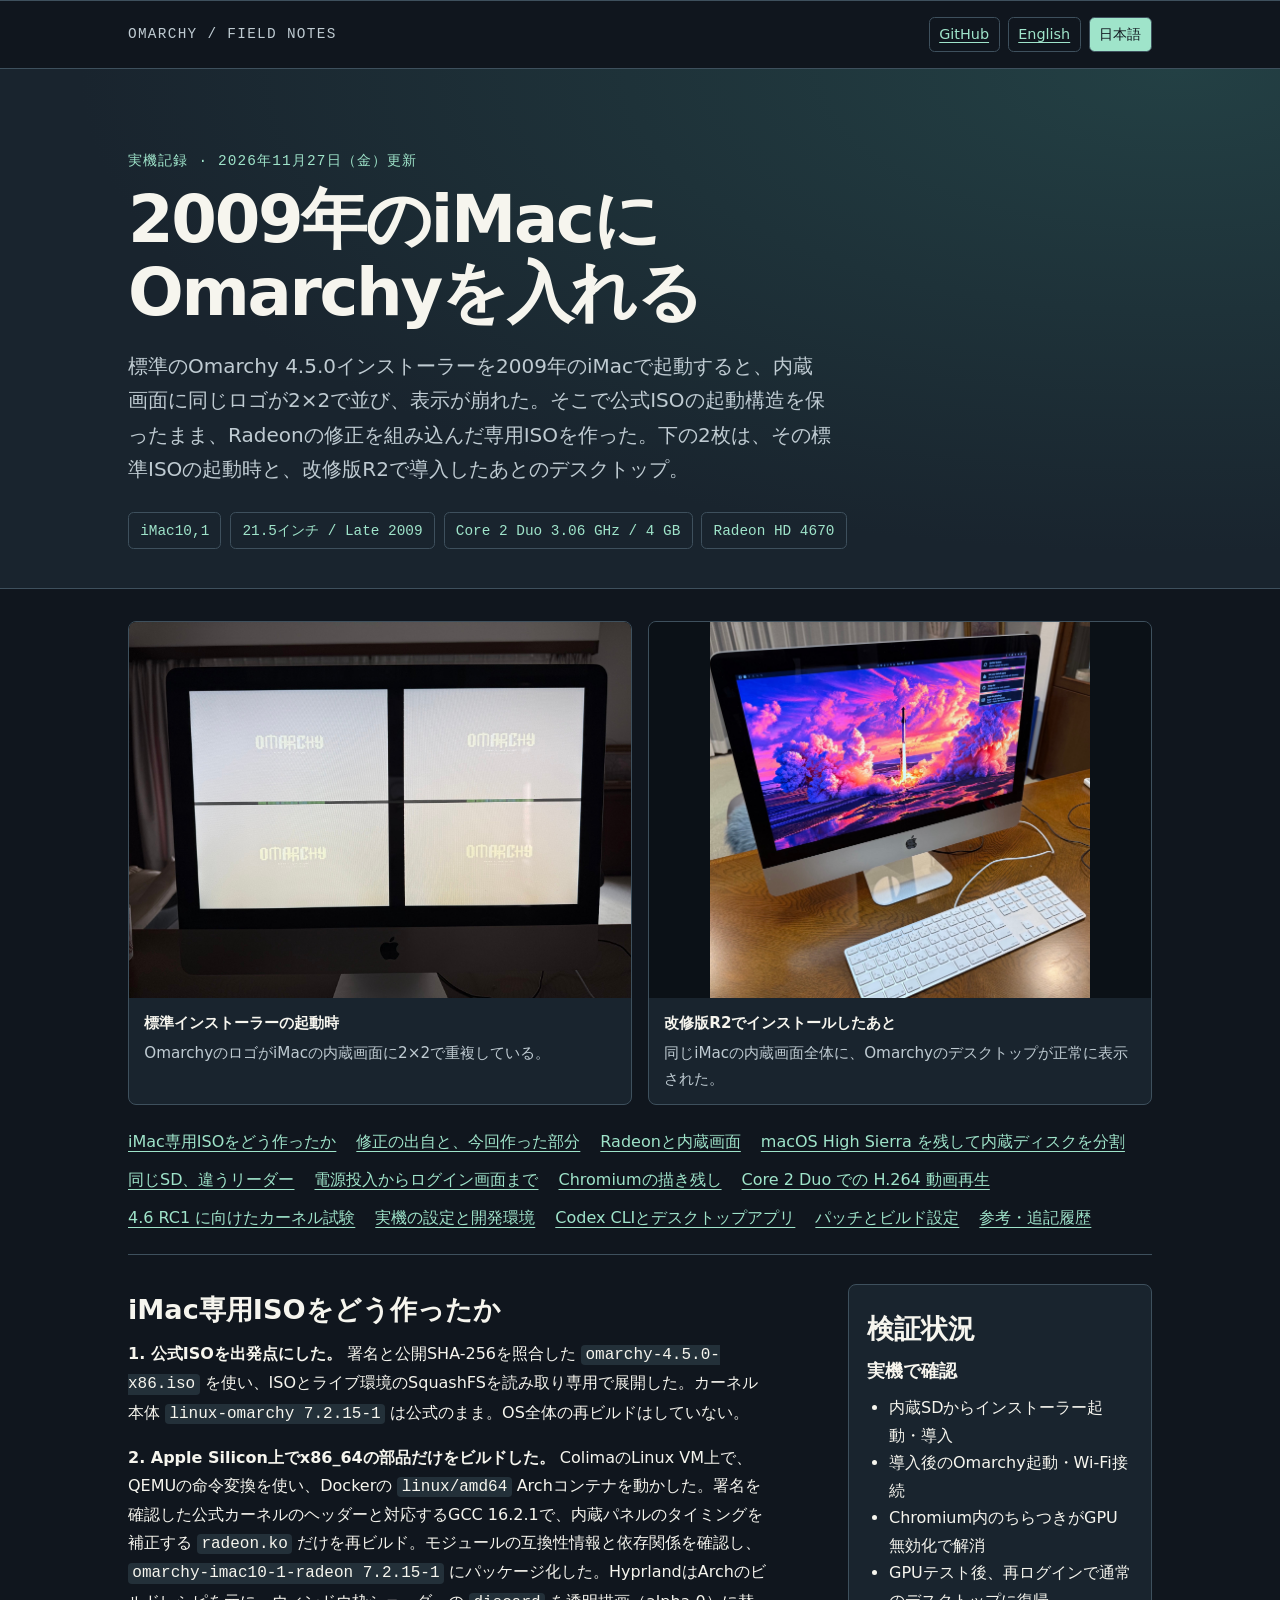
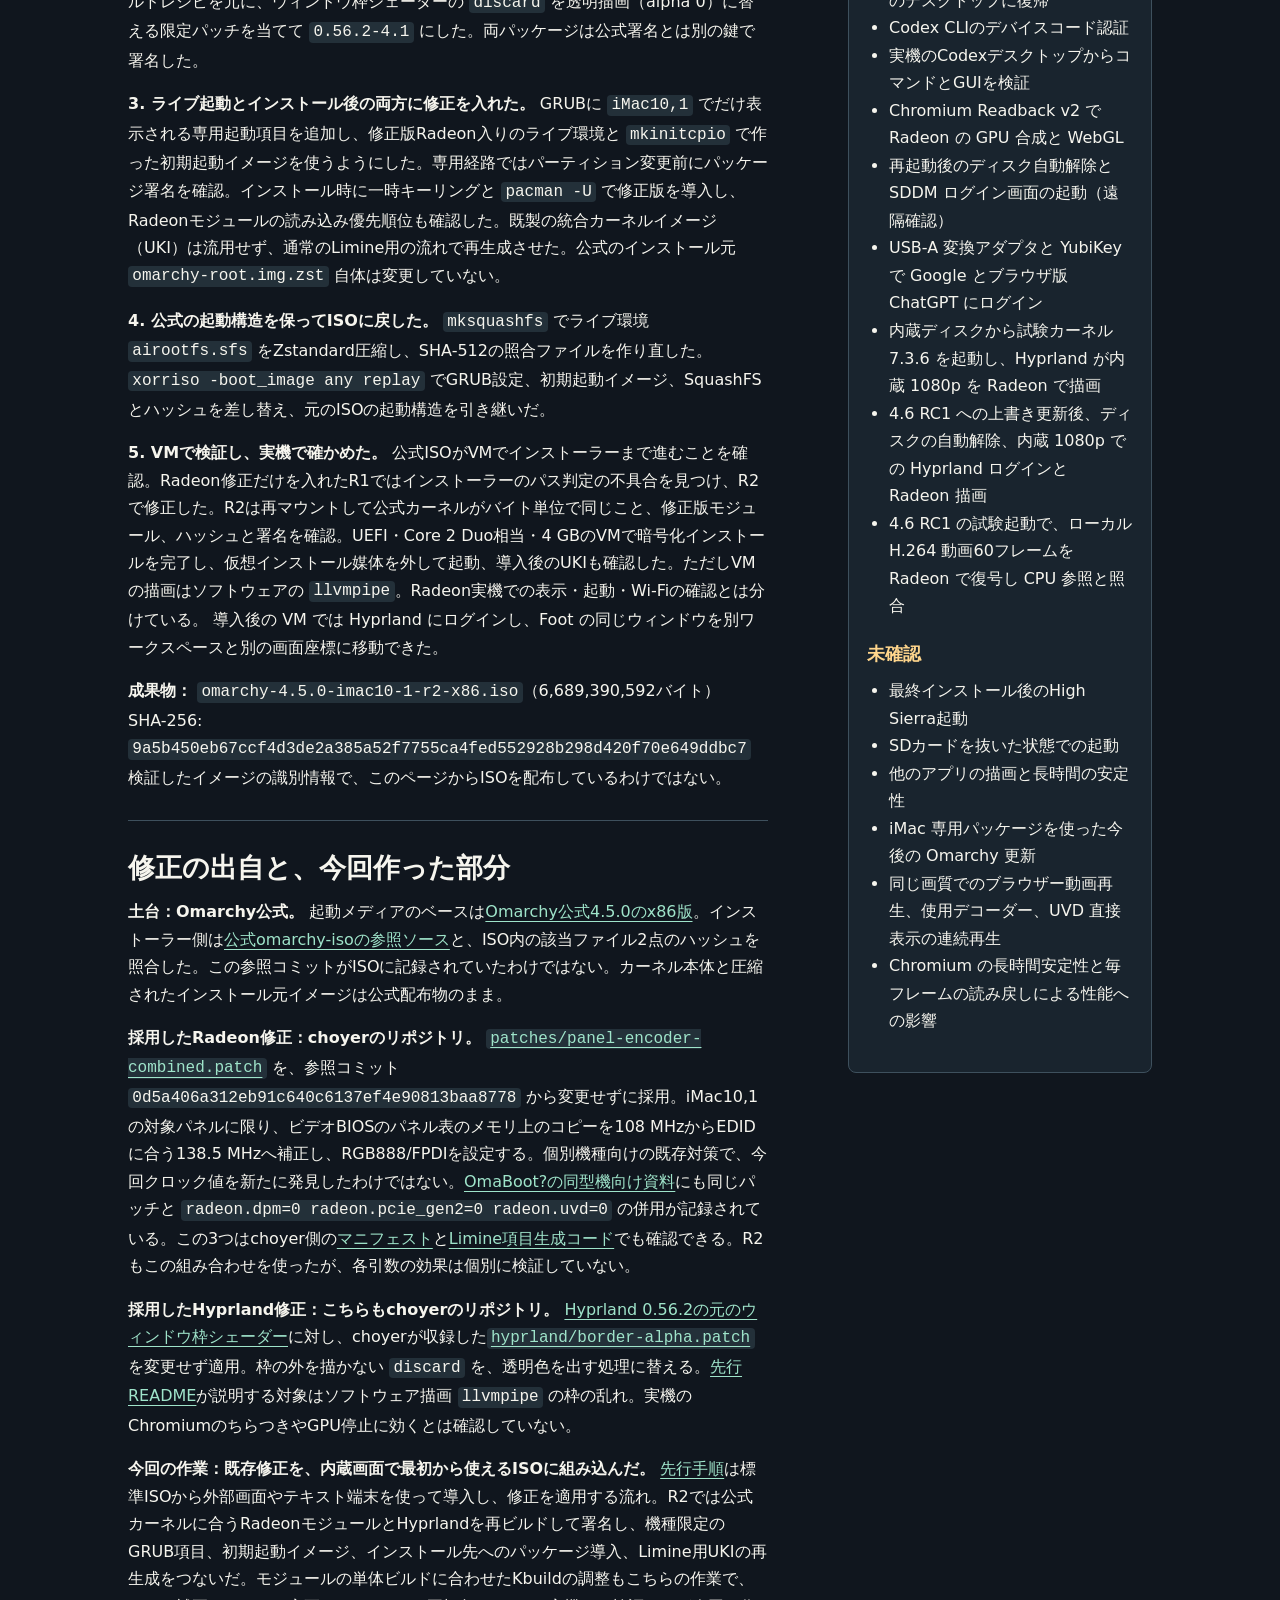
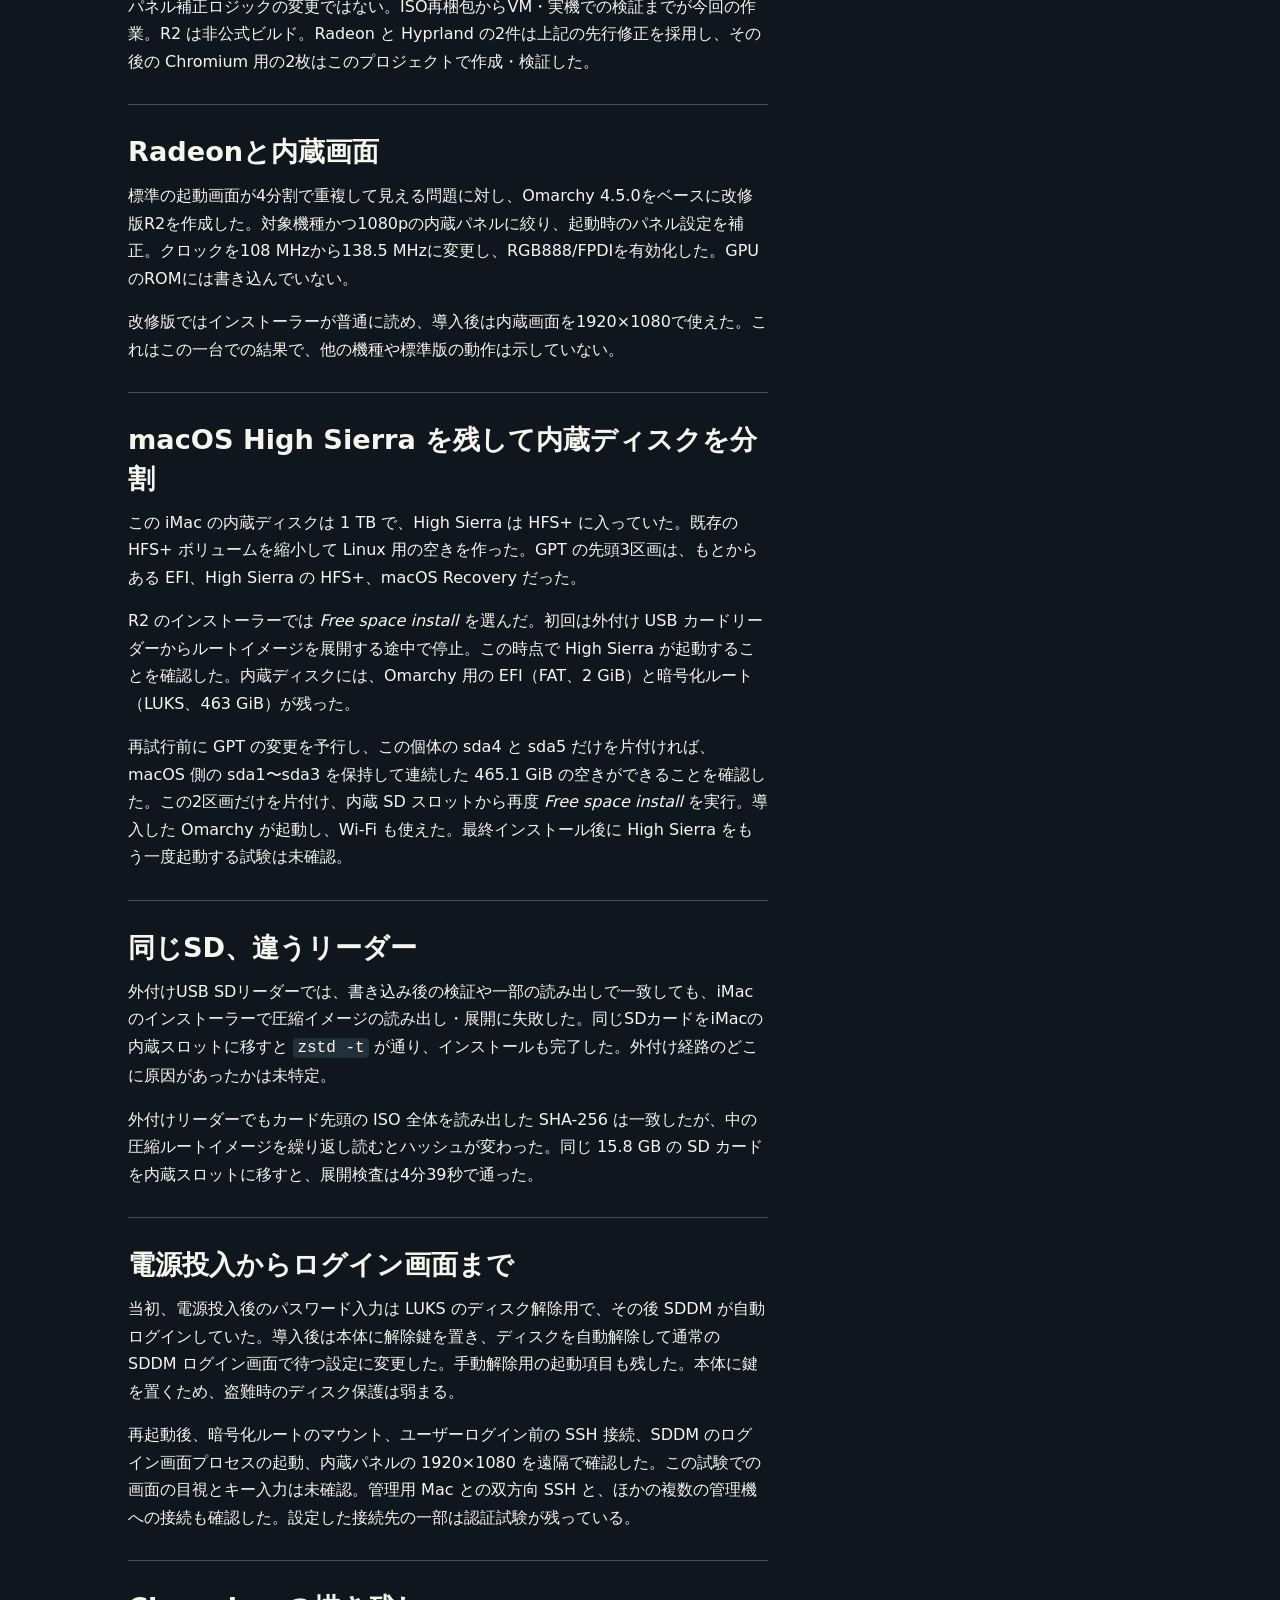
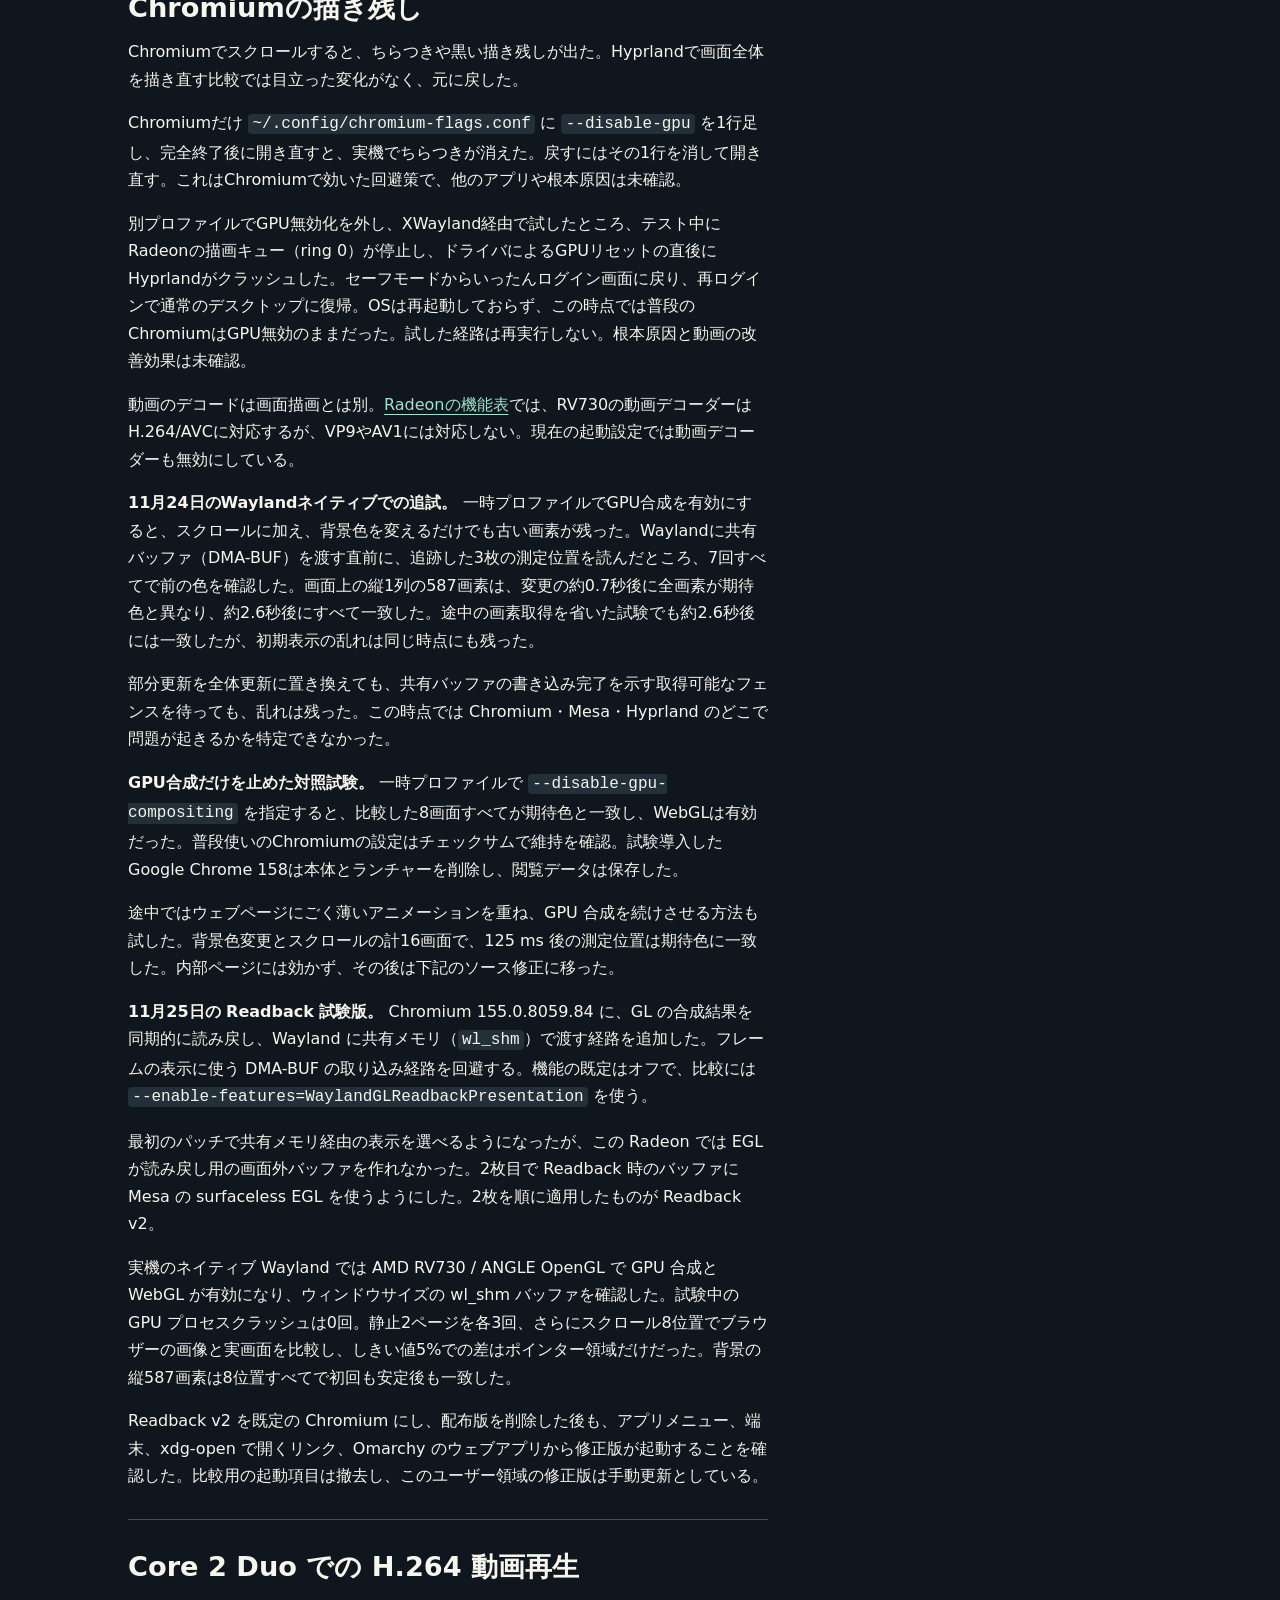
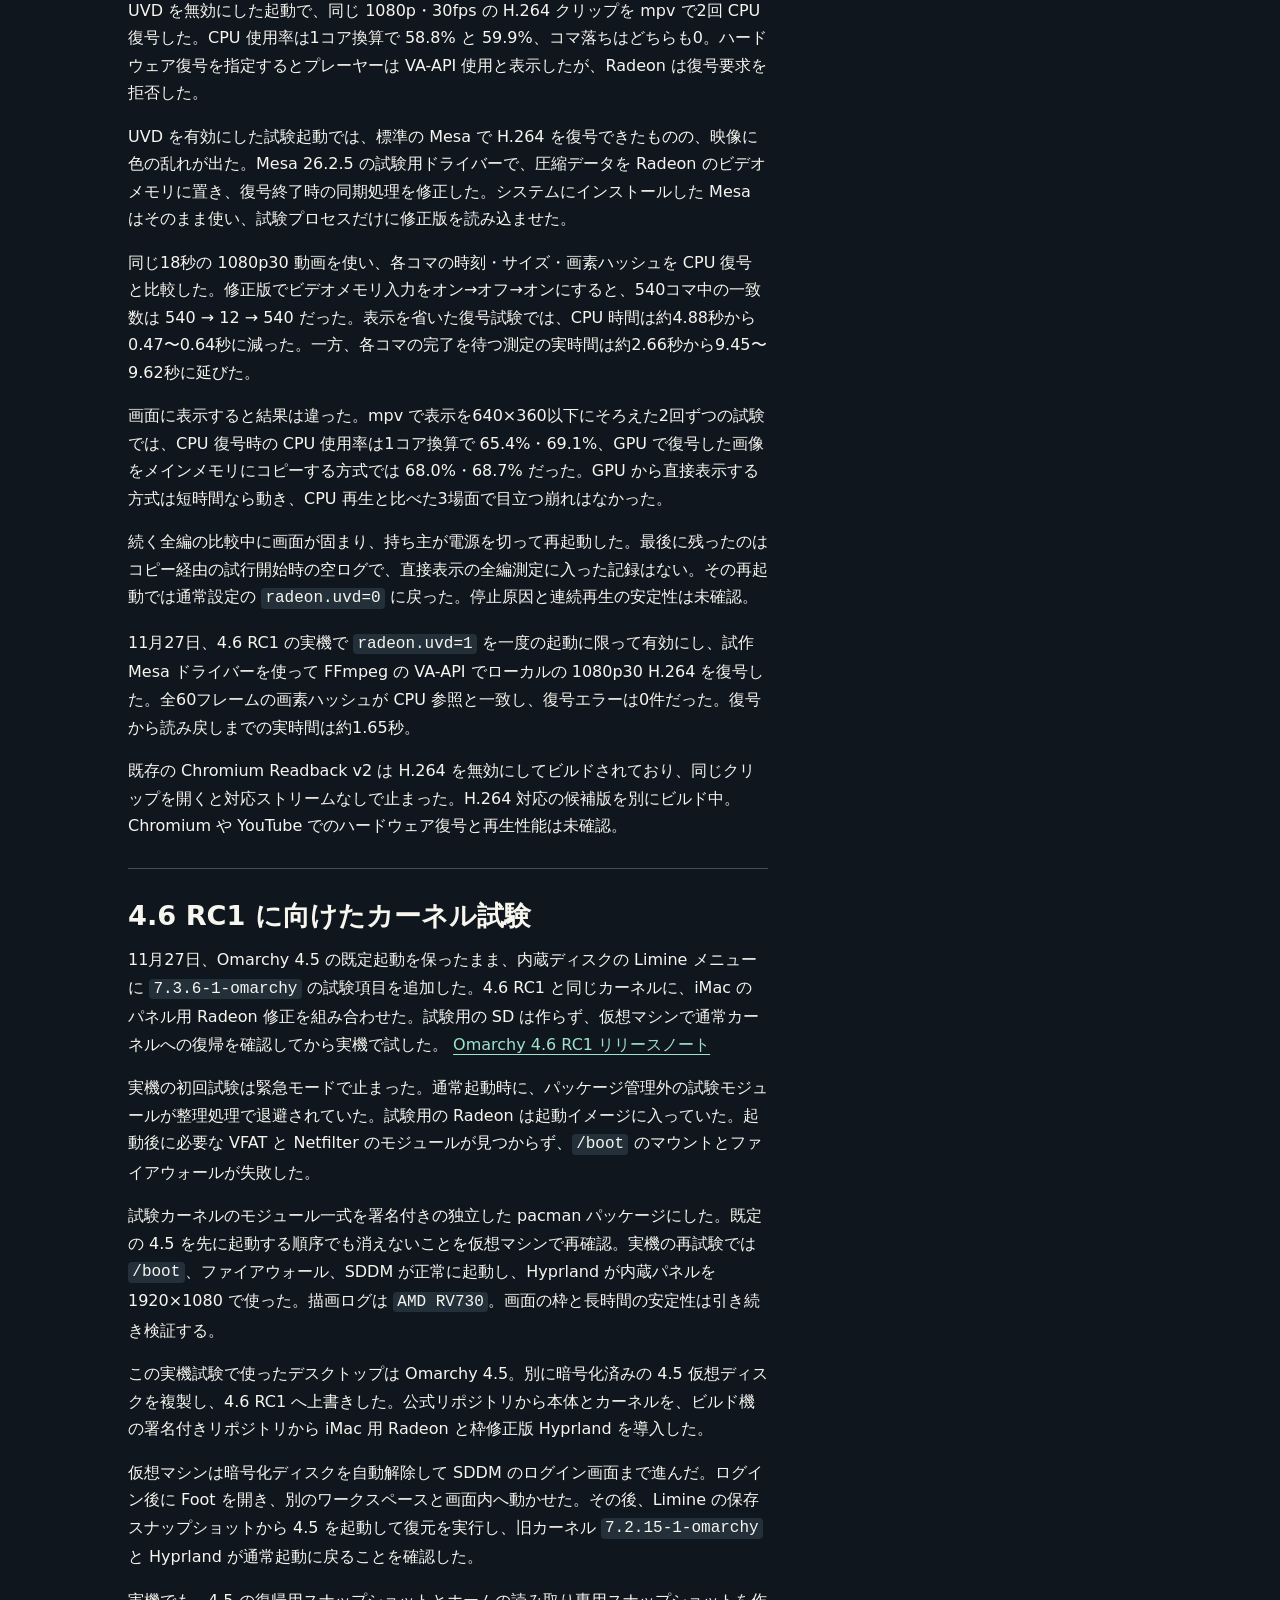
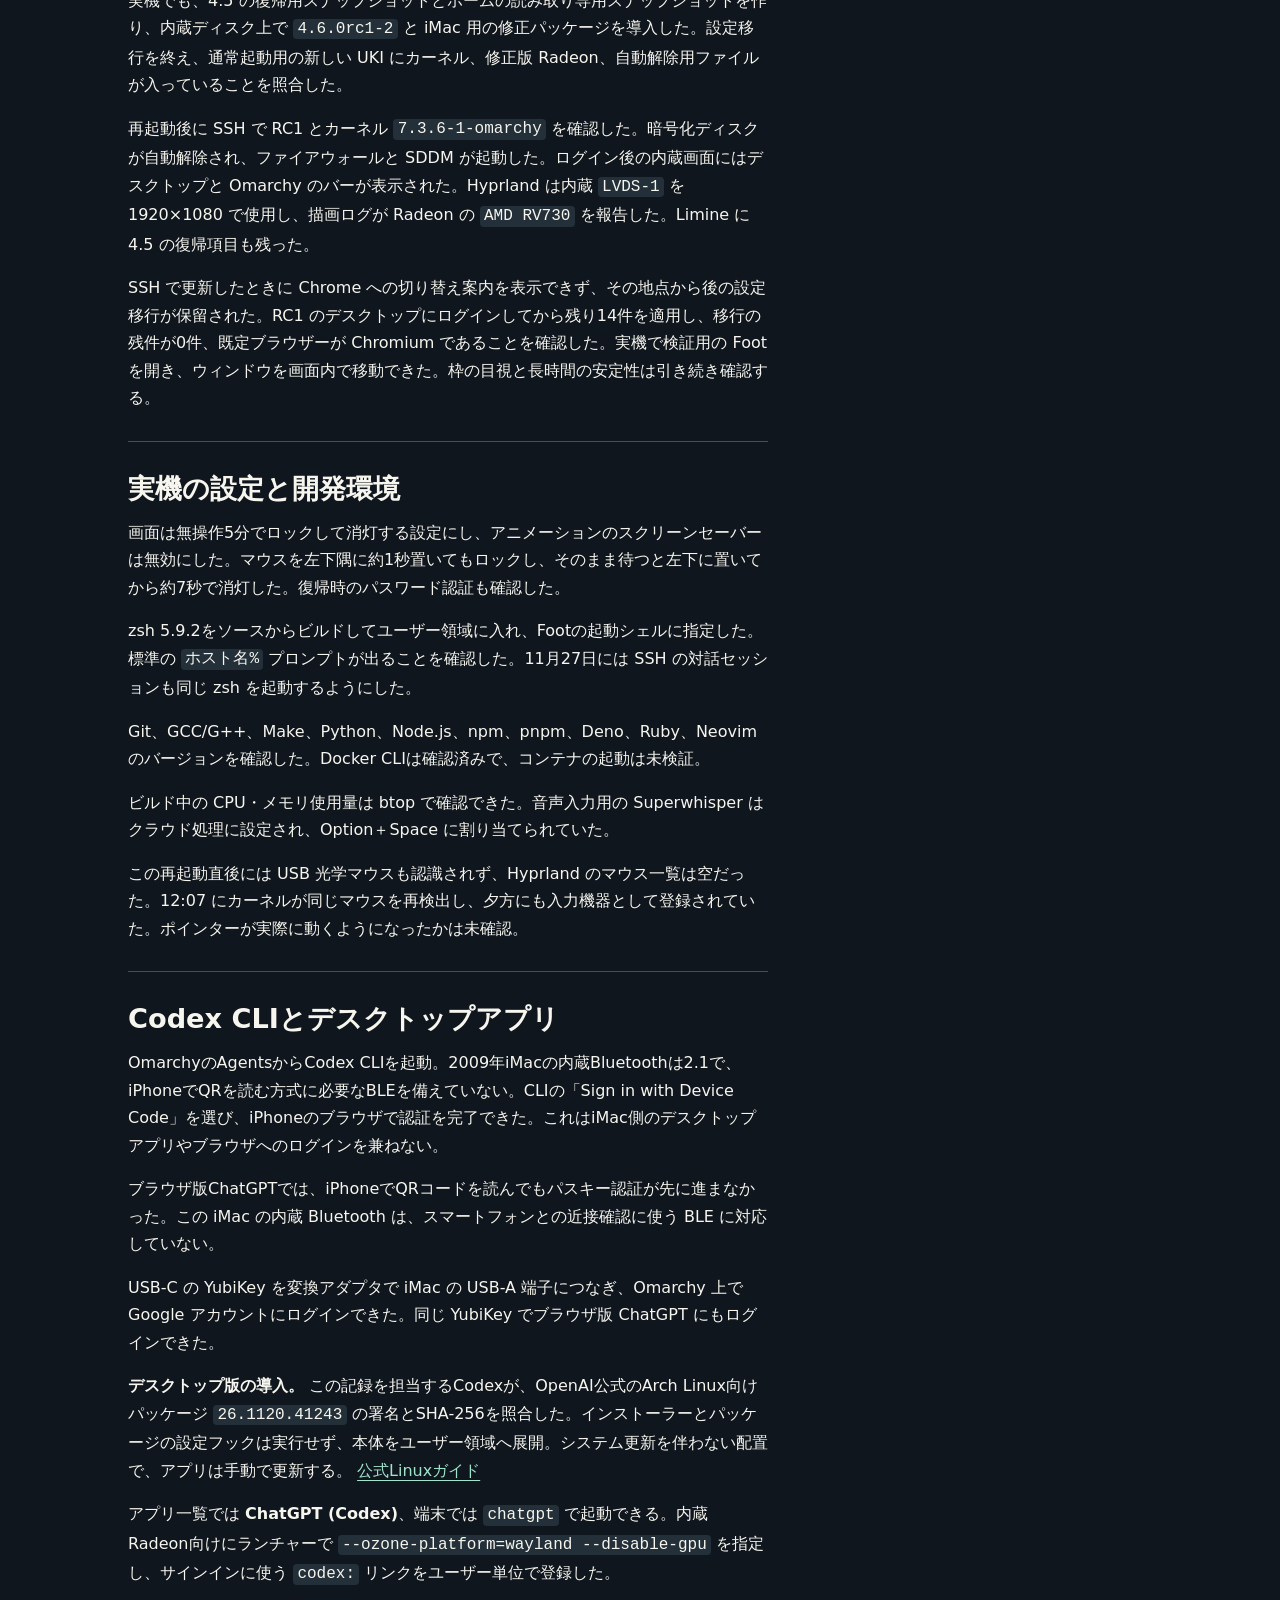
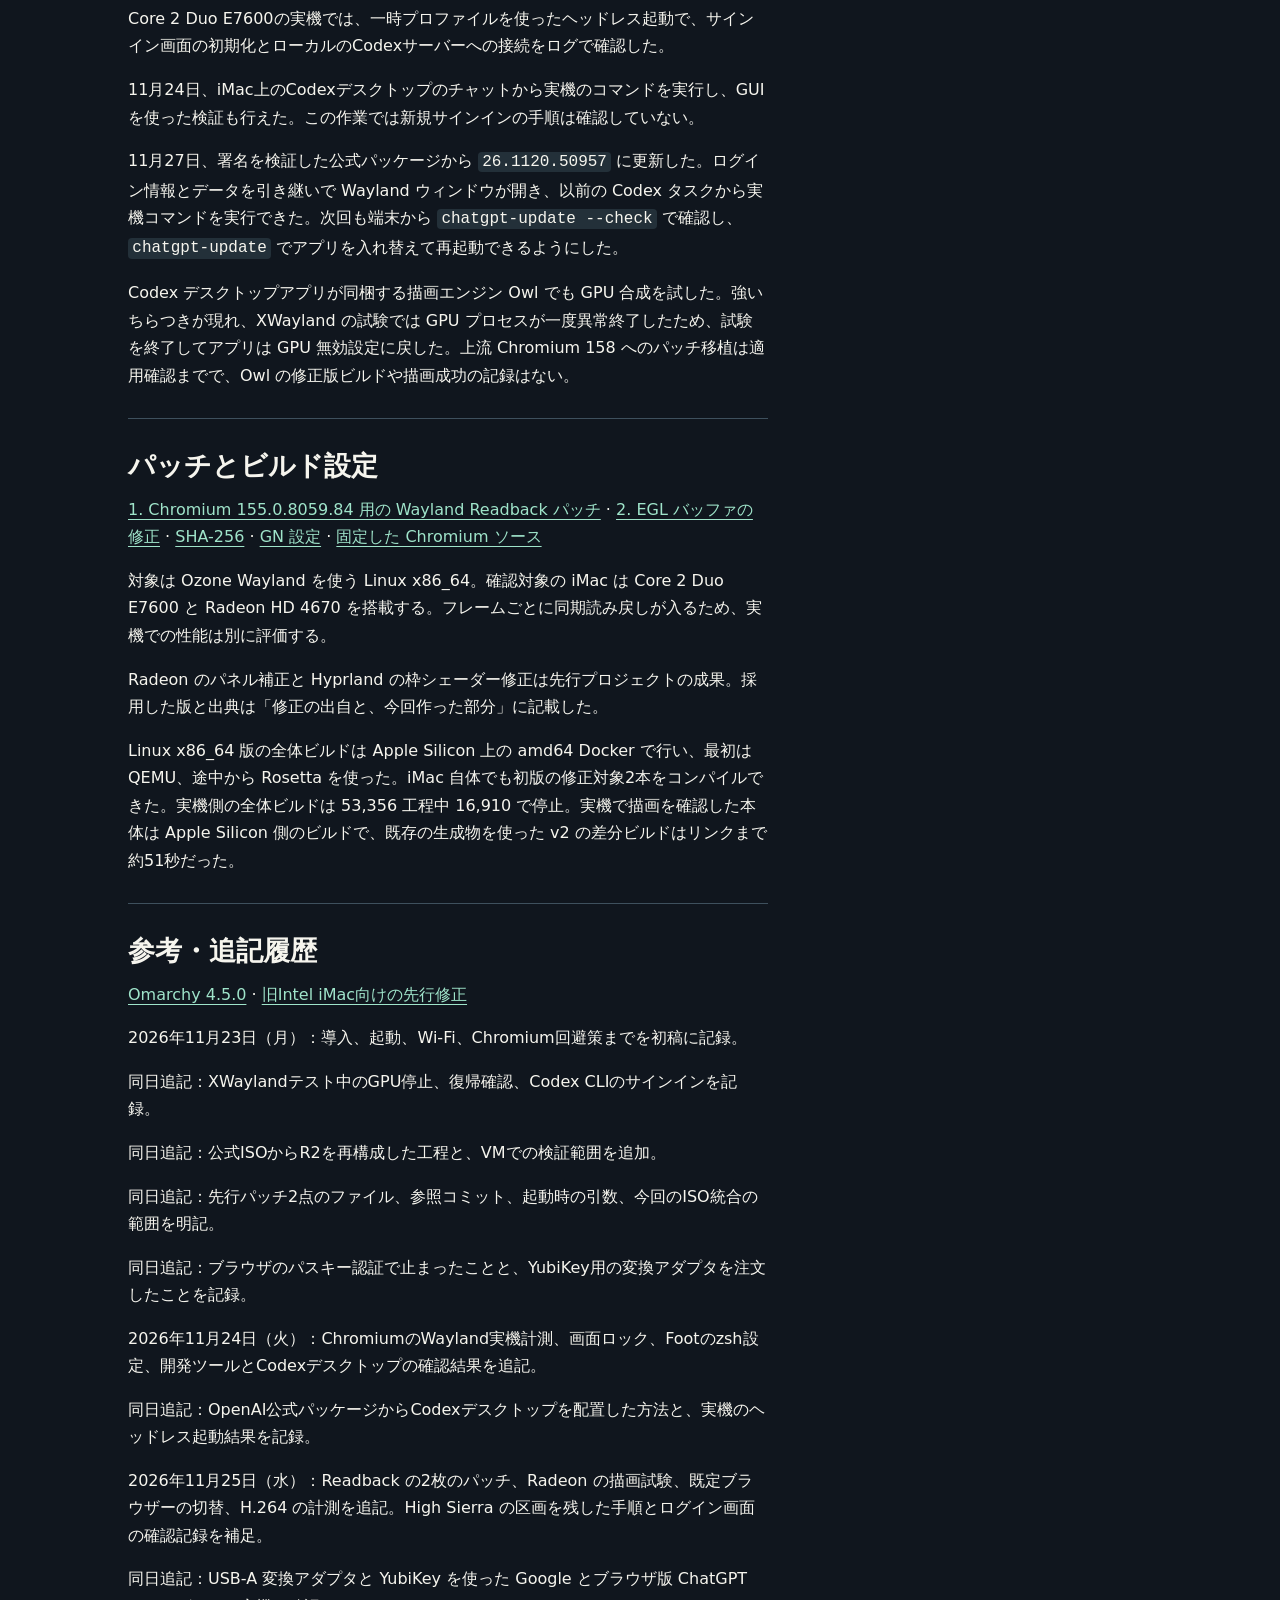
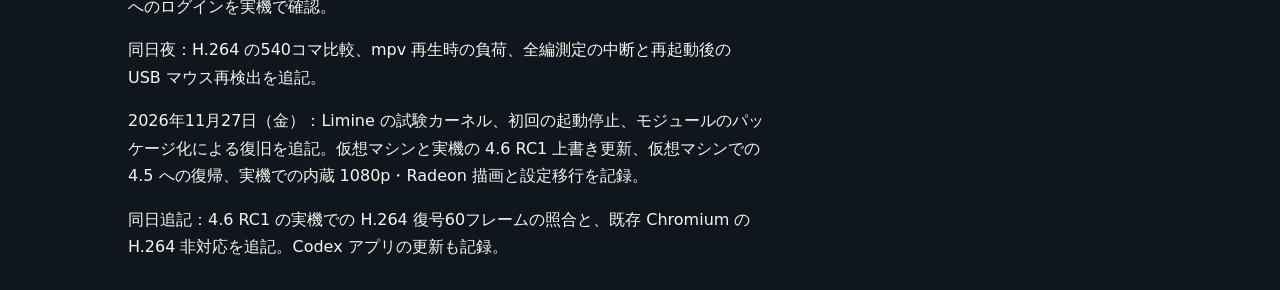
==== commit 6a40dd04: "Document Omarchy 4.6 RC1 on the iMac and Radeon decode results" ====
--- a/docs/ja.html
+++ b/docs/ja.html
@@ -8,6 +8,6 @@
 <meta property="og:image" content="https://dueyama.github.io/omarchy-imac-field-notes/images/r2-desktop.jpeg">
 <meta name="twitter:card" content="summary_large_image"><link rel="stylesheet" href="style.css"></head>
 <body><header><div class="wrap"><div class="label">OMARCHY / FIELD NOTES</div><nav class="lang" aria-label="サイトナビゲーション"><a href="https://github.com/dueyama/omarchy-imac-field-notes">GitHub</a><a href="index.html" lang="en" hreflang="en">English</a><span aria-current="page">日本語</span></nav></div></header>
-<div class="hero"><div class="wrap"><div class="eyebrow">実機記録 · 2026年11月25日（水）更新</div><h1>2009年のiMacにOmarchyを入れる</h1><p class="intro">標準のOmarchy 4.5.0インストーラーを2009年のiMacで起動すると、内蔵画面に同じロゴが2×2で並び、表示が崩れた。そこで公式ISOの起動構造を保ったまま、Radeonの修正を組み込んだ専用ISOを作った。下の2枚は、その標準ISOの起動時と、改修版R2で導入したあとのデスクトップ。</p><ul class="spec"><li><b>iMac10,1</b></li><li><b>21.5インチ / Late 2009</b></li><li><b>Core 2 Duo 3.06 GHz / 4 GB</b></li><li><b>Radeon HD 4670</b></li></ul></div></div>
-<main class="wrap"><div class="comparison"><figure><a href="images/stock-boot.jpeg"><img src="images/stock-boot.jpeg" width="1536" height="1152" alt="OmarchyのロゴがiMacの内蔵画面に2×2で重複している。" decoding="async"></a><figcaption><strong>標準インストーラーの起動時</strong> OmarchyのロゴがiMacの内蔵画面に2×2で重複している。</figcaption></figure><figure><a href="images/r2-desktop.jpeg"><img src="images/r2-desktop.jpeg" width="1536" height="1522" alt="同じiMacの内蔵画面全体に、Omarchyのデスクトップが正常に表示された。" decoding="async"></a><figcaption><strong>改修版R2でインストールしたあと</strong> 同じiMacの内蔵画面全体に、Omarchyのデスクトップが正常に表示された。</figcaption></figure></div><nav class="toc" aria-label="Contents"><a href="#iso">iMac専用ISOをどう作ったか</a><a href="#provenance">修正の出自と、今回作った部分</a><a href="#display">Radeonと内蔵画面</a><a href="#storage">macOS High Sierra を残して内蔵ディスクを分割</a><a href="#install">同じSD、違うリーダー</a><a href="#login">電源投入からログイン画面まで</a><a href="#chromium">Chromiumの描き残し</a><a href="#video">Core 2 Duo での H.264 動画再生</a><a href="#updates">更新は別に検証する</a><a href="#daily">実機の設定と開発環境</a><a href="#codex">Codex CLIとデスクトップアプリ</a><a href="#patches">パッチとビルド設定</a><a href="#references">参考・追記履歴</a></nav><div class="article"><article><section id="iso"><h2>iMac専用ISOをどう作ったか</h2><p><strong>1. 公式ISOを出発点にした。</strong> 署名と公開SHA-256を照合した <code>omarchy-4.5.0-x86.iso</code> を使い、ISOとライブ環境のSquashFSを読み取り専用で展開した。カーネル本体 <code>linux-omarchy 7.2.15-1</code> は公式のまま。OS全体の再ビルドはしていない。</p><p><strong>2. Apple Silicon上でx86_64の部品だけをビルドした。</strong> ColimaのLinux VM上で、QEMUの命令変換を使い、Dockerの <code>linux/amd64</code> Archコンテナを動かした。署名を確認した公式カーネルのヘッダーと対応するGCC 16.2.1で、内蔵パネルのタイミングを補正する <code>radeon.ko</code> だけを再ビルド。モジュールの互換性情報と依存関係を確認し、<code>omarchy-imac10-1-radeon 7.2.15-1</code> にパッケージ化した。HyprlandはArchのビルドレシピを元に、ウィンドウ枠シェーダーの <code>discard</code> を透明描画（alpha 0）に替える限定パッチを当てて <code>0.56.2-4.1</code> にした。両パッケージは公式署名とは別の鍵で署名した。</p><p><strong>3. ライブ起動とインストール後の両方に修正を入れた。</strong> GRUBに <code>iMac10,1</code> でだけ表示される専用起動項目を追加し、修正版Radeon入りのライブ環境と <code>mkinitcpio</code> で作った初期起動イメージを使うようにした。専用経路ではパーティション変更前にパッケージ署名を確認。インストール時に一時キーリングと <code>pacman -U</code> で修正版を導入し、Radeonモジュールの読み込み優先順位も確認した。既製の統合カーネルイメージ（UKI）は流用せず、通常のLimine用の流れで再生成させた。公式のインストール元 <code>omarchy-root.img.zst</code> 自体は変更していない。</p><p><strong>4. 公式の起動構造を保ってISOに戻した。</strong> <code>mksquashfs</code> でライブ環境 <code>airootfs.sfs</code> をZstandard圧縮し、SHA-512の照合ファイルを作り直した。<code>xorriso -boot_image any replay</code> でGRUB設定、初期起動イメージ、SquashFSとハッシュを差し替え、元のISOの起動構造を引き継いだ。</p><p><strong>5. VMで検証し、実機で確かめた。</strong> 公式ISOがVMでインストーラーまで進むことを確認。Radeon修正だけを入れたR1ではインストーラーのパス判定の不具合を見つけ、R2で修正した。R2は再マウントして公式カーネルがバイト単位で同じこと、修正版モジュール、ハッシュと署名を確認。UEFI・Core 2 Duo相当・4 GBのVMで暗号化インストールを完了し、仮想インストール媒体を外して起動、導入後のUKIも確認した。ただしVMの描画はソフトウェアの <code>llvmpipe</code>。Radeon実機での表示・起動・Wi-Fiの確認とは分けている。 導入後の VM では Hyprland にログインし、Foot の同じウィンドウを別ワークスペースと別の画面座標に移動できた。</p><p><strong>成果物：</strong> <code>omarchy-4.5.0-imac10-1-r2-x86.iso</code>（6,689,390,592バイト）<br>SHA-256: <code>9a5b450eb67ccf4d3de2a385a52f7755ca4fed552928b298d420f70e649ddbc7</code><br>検証したイメージの識別情報で、このページからISOを配布しているわけではない。</p></section><section id="provenance"><h2>修正の出自と、今回作った部分</h2><p><strong>土台：Omarchy公式。</strong> 起動メディアのベースは<a href="https://github.com/omacom/omarchy/releases/tag/v4.5.0">Omarchy公式4.5.0のx86版</a>。インストーラー側は<a href="https://github.com/omacom/omarchy-iso/tree/d5136a69782c00fe8d53fc98e4f3a990447d4840">公式omarchy-isoの参照ソース</a>と、ISO内の該当ファイル2点のハッシュを照合した。この参照コミットがISOに記録されていたわけではない。カーネル本体と圧縮されたインストール元イメージは公式配布物のまま。</p><p><strong>採用したRadeon修正：choyerのリポジトリ。</strong> <a href="https://github.com/choyer/omarchy-vintage-intel-imac-fix/blob/0d5a406a312eb91c640c6137ef4e90813baa8778/patches/panel-encoder-combined.patch"><code>patches/panel-encoder-combined.patch</code></a> を、参照コミット <code>0d5a406a312eb91c640c6137ef4e90813baa8778</code> から変更せずに採用。iMac10,1の対象パネルに限り、ビデオBIOSのパネル表のメモリ上のコピーを108 MHzからEDIDに合う138.5 MHzへ補正し、RGB888/FPDIを設定する。個別機種向けの既存対策で、今回クロック値を新たに発見したわけではない。<a href="https://doesitomarchy.com/fixes#omaboot.radeon-imac10-1-panel-clock">OmaBoot?の同型機向け資料</a>にも同じパッチと <code>radeon.dpm=0 radeon.pcie_gen2=0 radeon.uvd=0</code> の併用が記録されている。この3つはchoyer側の<a href="https://github.com/choyer/omarchy-vintage-intel-imac-fix/blob/0d5a406a312eb91c640c6137ef4e90813baa8778/manifest.json#L12">マニフェスト</a>と<a href="https://github.com/choyer/omarchy-vintage-intel-imac-fix/blob/0d5a406a312eb91c640c6137ef4e90813baa8778/tools/write-limine-entry.py#L9">Limine項目生成コード</a>でも確認できる。R2もこの組み合わせを使ったが、各引数の効果は個別に検証していない。</p><p><strong>採用したHyprland修正：こちらもchoyerのリポジトリ。</strong> <a href="https://github.com/hyprwm/Hyprland/blob/efb50993780079460b0cbed1363e2166a2de1d9f/src/render/shaders/glsl/border.glsl">Hyprland 0.56.2の元のウィンドウ枠シェーダー</a>に対し、choyerが収録した<a href="https://github.com/choyer/omarchy-vintage-intel-imac-fix/blob/0d5a406a312eb91c640c6137ef4e90813baa8778/hyprland/border-alpha.patch"><code>hyprland/border-alpha.patch</code></a>を変更せず適用。枠の外を描かない <code>discard</code> を、透明色を出す処理に替える。<a href="https://github.com/choyer/omarchy-vintage-intel-imac-fix/blob/0d5a406a312eb91c640c6137ef4e90813baa8778/README.md">先行README</a>が説明する対象はソフトウェア描画 <code>llvmpipe</code> の枠の乱れ。実機のChromiumのちらつきやGPU停止に効くとは確認していない。</p><p><strong>今回の作業：既存修正を、内蔵画面で最初から使えるISOに組み込んだ。</strong> <a href="https://github.com/choyer/omarchy-vintage-intel-imac-fix/blob/0d5a406a312eb91c640c6137ef4e90813baa8778/README.md">先行手順</a>は標準ISOから外部画面やテキスト端末を使って導入し、修正を適用する流れ。R2では公式カーネルに合うRadeonモジュールとHyprlandを再ビルドして署名し、機種限定のGRUB項目、初期起動イメージ、インストール先へのパッケージ導入、Limine用UKIの再生成をつないだ。モジュールの単体ビルドに合わせたKbuildの調整もこちらの作業で、パネル補正ロジックの変更ではない。ISO再梱包からVM・実機での検証までが今回の作業。R2 は非公式ビルド。Radeon と Hyprland の2件は上記の先行修正を採用し、その後の Chromium 用の2枚はこのプロジェクトで作成・検証した。</p></section><section id="display"><h2>Radeonと内蔵画面</h2><p>標準の起動画面が4分割で重複して見える問題に対し、Omarchy 4.5.0をベースに改修版R2を作成した。対象機種かつ1080pの内蔵パネルに絞り、起動時のパネル設定を補正。クロックを108 MHzから138.5 MHzに変更し、RGB888/FPDIを有効化した。GPUのROMには書き込んでいない。</p><p>改修版ではインストーラーが普通に読め、導入後は内蔵画面を1920×1080で使えた。これはこの一台での結果で、他の機種や標準版の動作は示していない。</p></section><section id="storage"><h2>macOS High Sierra を残して内蔵ディスクを分割</h2><p>この iMac の内蔵ディスクは 1 TB で、High Sierra は HFS+ に入っていた。既存の HFS+ ボリュームを縮小して Linux 用の空きを作った。GPT の先頭3区画は、もとからある EFI、High Sierra の HFS+、macOS Recovery だった。</p><p>R2 のインストーラーでは <em>Free space install</em> を選んだ。初回は外付け USB カードリーダーからルートイメージを展開する途中で停止。この時点で High Sierra が起動することを確認した。内蔵ディスクには、Omarchy 用の EFI（FAT、2 GiB）と暗号化ルート（LUKS、463 GiB）が残った。</p><p>再試行前に GPT の変更を予行し、この個体の sda4 と sda5 だけを片付ければ、macOS 側の sda1〜sda3 を保持して連続した 465.1 GiB の空きができることを確認した。この2区画だけを片付け、内蔵 SD スロットから再度 <em>Free space install</em> を実行。導入した Omarchy が起動し、Wi-Fi も使えた。最終インストール後に High Sierra をもう一度起動する試験は未確認。</p></section><section id="install"><h2>同じSD、違うリーダー</h2><p>外付けUSB SDリーダーでは、書き込み後の検証や一部の読み出しで一致しても、iMacのインストーラーで圧縮イメージの読み出し・展開に失敗した。同じSDカードをiMacの内蔵スロットに移すと <code>zstd -t</code> が通り、インストールも完了した。外付け経路のどこに原因があったかは未特定。</p><p>外付けリーダーでもカード先頭の ISO 全体を読み出した SHA-256 は一致したが、中の圧縮ルートイメージを繰り返し読むとハッシュが変わった。同じ 15.8 GB の SD カードを内蔵スロットに移すと、展開検査は4分39秒で通った。</p></section><section id="login"><h2>電源投入からログイン画面まで</h2><p>当初、電源投入後のパスワード入力は LUKS のディスク解除用で、その後 SDDM が自動ログインしていた。導入後は本体に解除鍵を置き、ディスクを自動解除して通常の SDDM ログイン画面で待つ設定に変更した。手動解除用の起動項目も残した。本体に鍵を置くため、盗難時のディスク保護は弱まる。</p><p>再起動後、暗号化ルートのマウント、ユーザーログイン前の SSH 接続、SDDM のログイン画面プロセスの起動、内蔵パネルの 1920×1080 を遠隔で確認した。この試験での画面の目視とキー入力は未確認。管理用 Mac との双方向 SSH と、ほかの複数の管理機への接続も確認した。設定した接続先の一部は認証試験が残っている。</p></section><section id="chromium"><h2>Chromiumの描き残し</h2><p>Chromiumでスクロールすると、ちらつきや黒い描き残しが出た。Hyprlandで画面全体を描き直す比較では目立った変化がなく、元に戻した。</p><p>Chromiumだけ <code>~/.config/chromium-flags.conf</code> に <code>--disable-gpu</code> を1行足し、完全終了後に開き直すと、実機でちらつきが消えた。戻すにはその1行を消して開き直す。これはChromiumで効いた回避策で、他のアプリや根本原因は未確認。</p><p>別プロファイルでGPU無効化を外し、XWayland経由で試したところ、テスト中にRadeonの描画キュー（ring 0）が停止し、ドライバによるGPUリセットの直後にHyprlandがクラッシュした。セーフモードからいったんログイン画面に戻り、再ログインで通常のデスクトップに復帰。OSは再起動しておらず、この時点では普段のChromiumはGPU無効のままだった。試した経路は再実行しない。根本原因と動画の改善効果は未確認。</p><p>動画のデコードは画面描画とは別。<a href="https://www.x.org/RadeonFeature/#radeon-uvd-unified-video-decoder-hardware">Radeonの機能表</a>では、RV730の動画デコーダーはH.264/AVCに対応するが、VP9やAV1には対応しない。現在の起動設定では動画デコーダーも無効にしている。</p><p><strong>11月24日のWaylandネイティブでの追試。</strong> 一時プロファイルでGPU合成を有効にすると、スクロールに加え、背景色を変えるだけでも古い画素が残った。Waylandに共有バッファ（DMA-BUF）を渡す直前に、追跡した3枚の測定位置を読んだところ、7回すべてで前の色を確認した。画面上の縦1列の587画素は、変更の約0.7秒後に全画素が期待色と異なり、約2.6秒後にすべて一致した。途中の画素取得を省いた試験でも約2.6秒後には一致したが、初期表示の乱れは同じ時点にも残った。</p><p>部分更新を全体更新に置き換えても、共有バッファの書き込み完了を示す取得可能なフェンスを待っても、乱れは残った。この時点では Chromium・Mesa・Hyprland のどこで問題が起きるかを特定できなかった。</p><p><strong>GPU合成だけを止めた対照試験。</strong> 一時プロファイルで <code>--disable-gpu-compositing</code> を指定すると、比較した8画面すべてが期待色と一致し、WebGLは有効だった。普段使いのChromiumの設定はチェックサムで維持を確認。試験導入したGoogle Chrome 158は本体とランチャーを削除し、閲覧データは保存した。</p><p>途中ではウェブページにごく薄いアニメーションを重ね、GPU 合成を続けさせる方法も試した。背景色変更とスクロールの計16画面で、125 ms 後の測定位置は期待色に一致した。内部ページには効かず、その後は下記のソース修正に移った。</p><p><strong>11月25日の Readback 試験版。</strong> Chromium 155.0.8059.84 に、GL の合成結果を同期的に読み戻し、Wayland に共有メモリ（<code>wl_shm</code>）で渡す経路を追加した。フレームの表示に使う DMA-BUF の取り込み経路を回避する。機能の既定はオフで、比較には <code>--enable-features=WaylandGLReadbackPresentation</code> を使う。</p><p>最初のパッチで共有メモリ経由の表示を選べるようになったが、この Radeon では EGL が読み戻し用の画面外バッファを作れなかった。2枚目で Readback 時のバッファに Mesa の surfaceless EGL を使うようにした。2枚を順に適用したものが Readback v2。</p><p>実機のネイティブ Wayland では AMD RV730 / ANGLE OpenGL で GPU 合成と WebGL が有効になり、ウィンドウサイズの wl_shm バッファを確認した。試験中の GPU プロセスクラッシュは0回。静止2ページを各3回、さらにスクロール8位置でブラウザーの画像と実画面を比較し、しきい値5%での差はポインター領域だけだった。背景の縦587画素は8位置すべてで初回も安定後も一致した。</p><p>Readback v2 を既定の Chromium にし、配布版を削除した後も、アプリメニュー、端末、xdg-open で開くリンク、Omarchy のウェブアプリから修正版が起動することを確認した。比較用の起動項目は撤去し、このユーザー領域の修正版は手動更新としている。</p></section><section id="video"><h2>Core 2 Duo での H.264 動画再生</h2><p>UVD を無効にした起動で、同じ 1080p・30fps の H.264 クリップを mpv で2回 CPU 復号した。CPU 使用率は1コア換算で 58.8% と 59.9%、コマ落ちはどちらも0。ハードウェア復号を指定するとプレーヤーは VA-API 使用と表示したが、Radeon は復号要求を拒否した。</p><p>UVD を有効にした試験起動では、標準の Mesa で H.264 を復号できたものの、映像に色の乱れが出た。Mesa 26.2.5 の試験用ドライバーで、圧縮データを Radeon のビデオメモリに置き、復号終了時の同期処理を修正した。システムにインストールした Mesa はそのまま使い、試験プロセスだけに修正版を読み込ませた。</p><p>同じ18秒の 1080p30 動画を使い、各コマの時刻・サイズ・画素ハッシュを CPU 復号と比較した。修正版でビデオメモリ入力をオン→オフ→オンにすると、540コマ中の一致数は 540 → 12 → 540 だった。表示を省いた復号試験では、CPU 時間は約4.88秒から0.47〜0.64秒に減った。一方、各コマの完了を待つ測定の実時間は約2.66秒から9.45〜9.62秒に延びた。</p><p>画面に表示すると結果は違った。mpv で表示を640×360以下にそろえた2回ずつの試験では、CPU 復号時の CPU 使用率は1コア換算で 65.4%・69.1%、GPU で復号した画像をメインメモリにコピーする方式では 68.0%・68.7% だった。GPU から直接表示する方式は短時間なら動き、CPU 再生と比べた3場面で目立つ崩れはなかった。</p><p>続く全編の比較中に画面が固まり、持ち主が電源を切って再起動した。最後に残ったのはコピー経由の試行開始時の空ログで、直接表示の全編測定に入った記録はない。停止原因と連続再生の安定性は未確認。通常起動では <code>radeon.uvd=0</code> に戻っている。</p></section><section id="updates"><h2>更新は別に検証する</h2><p>改修したRadeonパッケージはカーネルとヘッダーの <code>7.2.15-1</code> に依存する。Hyprlandにも別途、ウィンドウ枠だけを対象としたパッチを含めた。通常のシステム更新がこの組み合わせを保つことは未検証。</p><p>次はSDなし起動とHigh Sierra側を再確認し、その後に更新先のカーネルに合わせたパッケージと、元に戻せる起動手段を検証する。</p><p>11月24日の変更はユーザー領域で行い、システム更新は実施しなかった。稼働中のRadeon修正版とHyprland 0.56.2-4.1を実機で再確認した。</p></section><section id="daily"><h2>実機の設定と開発環境</h2><p>画面は無操作5分でロックして消灯する設定にし、アニメーションのスクリーンセーバーは無効にした。マウスを左下隅に約1秒置いてもロックし、そのまま待つと左下に置いてから約7秒で消灯した。復帰時のパスワード認証も確認した。</p><p>zsh 5.9.2をソースからビルドしてユーザー領域に入れ、Footの起動シェルに指定した。標準の <code>ホスト名%</code> プロンプトが出ることを確認した。</p><p>Git、GCC/G++、Make、Python、Node.js、npm、pnpm、Deno、Ruby、Neovimのバージョンを確認した。Docker CLIは確認済みで、コンテナの起動は未検証。</p><p>ビルド中の CPU・メモリ使用量は btop で確認できた。音声入力用の Superwhisper はクラウド処理に設定され、Option＋Space に割り当てられていた。</p><p>この再起動直後には USB 光学マウスも認識されず、Hyprland のマウス一覧は空だった。12:07 にカーネルが同じマウスを再検出し、夕方にも入力機器として登録されていた。ポインターが実際に動くようになったかは未確認。</p></section><section id="codex"><h2>Codex CLIとデスクトップアプリ</h2><p>OmarchyのAgentsからCodex CLIを起動。2009年iMacの内蔵Bluetoothは2.1で、iPhoneでQRを読む方式に必要なBLEを備えていない。CLIの「Sign in with Device Code」を選び、iPhoneのブラウザで認証を完了できた。これはiMac側のデスクトップアプリやブラウザへのログインを兼ねない。</p><p>ブラウザ版ChatGPTでは、iPhoneでQRコードを読んでもパスキー認証が先に進まなかった。この iMac の内蔵 Bluetooth は、スマートフォンとの近接確認に使う BLE に対応していない。</p><p>USB-C の YubiKey を変換アダプタで iMac の USB-A 端子につなぎ、Omarchy 上で Google アカウントにログインできた。同じ YubiKey でブラウザ版 ChatGPT にもログインできた。</p><p><strong>デスクトップ版の導入。</strong> この記録を担当するCodexが、OpenAI公式のArch Linux向けパッケージ <code>26.1120.41243</code> の署名とSHA-256を照合した。インストーラーとパッケージの設定フックは実行せず、本体をユーザー領域へ展開。システム更新を伴わない配置で、アプリは手動で更新する。 <a href="https://learn.chatgpt.com/docs/linux/linux-app">公式Linuxガイド</a></p><p>アプリ一覧では <strong>ChatGPT (Codex)</strong>、端末では <code>chatgpt</code> で起動できる。内蔵Radeon向けにランチャーで <code>--ozone-platform=wayland --disable-gpu</code> を指定し、サインインに使う <code>codex:</code> リンクをユーザー単位で登録した。</p><p>Core 2 Duo E7600の実機では、一時プロファイルを使ったヘッドレス起動で、サインイン画面の初期化とローカルのCodexサーバーへの接続をログで確認した。</p><p>11月24日、iMac上のCodexデスクトップのチャットから実機のコマンドを実行し、GUIを使った検証も行えた。この作業では新規サインインの手順は確認していない。</p><p>Codex デスクトップアプリが同梱する描画エンジン Owl でも GPU 合成を試した。強いちらつきが現れ、XWayland の試験では GPU プロセスが一度異常終了したため、試験を終了してアプリは GPU 無効設定に戻した。上流 Chromium 158 へのパッチ移植は適用確認までで、Owl の修正版ビルドや描画成功の記録はない。</p></section><section id="patches"><h2>パッチとビルド設定</h2><p><a href="patches/chromium-155.0.8059.84/wayland-gl-readback.patch" download>1. Chromium 155.0.8059.84 用の Wayland Readback パッチ</a> · <a href="patches/chromium-155.0.8059.84/readback-pbuffer-v2.patch" download>2. EGL バッファの修正</a> · <a href="patches/chromium-155.0.8059.84/SHA256SUMS">SHA-256</a> · <a href="patches/chromium-155.0.8059.84/args.gn">GN 設定</a> · <a href="https://chromium.googlesource.com/chromium/src/+/5869fe313571d75152b77813cf0a4ee26a4e6df0">固定した Chromium ソース</a></p><p>対象は Ozone Wayland を使う Linux x86_64。確認対象の iMac は Core 2 Duo E7600 と Radeon HD 4670 を搭載する。フレームごとに同期読み戻しが入るため、実機での性能は別に評価する。</p><p>Radeon のパネル補正と Hyprland の枠シェーダー修正は先行プロジェクトの成果。採用した版と出典は「修正の出自と、今回作った部分」に記載した。</p><p>Linux x86_64 版の全体ビルドは Apple Silicon 上の amd64 Docker で行い、最初は QEMU、途中から Rosetta を使った。iMac 自体でも初版の修正対象2本をコンパイルできた。実機側の全体ビルドは 53,356 工程中 16,910 で停止。実機で描画を確認した本体は Apple Silicon 側のビルドで、既存の生成物を使った v2 の差分ビルドはリンクまで約51秒だった。</p></section><section id="references"><h2>参考・追記履歴</h2><p><a href="https://github.com/omacom/omarchy/releases/tag/v4.5.0">Omarchy 4.5.0</a> · <a href="https://github.com/choyer/omarchy-vintage-intel-imac-fix/tree/0d5a406a312eb91c640c6137ef4e90813baa8778">旧Intel iMac向けの先行修正</a></p><p>2026年11月23日（月）：導入、起動、Wi-Fi、Chromium回避策までを初稿に記録。</p><p>同日追記：XWaylandテスト中のGPU停止、復帰確認、Codex CLIのサインインを記録。</p><p>同日追記：公式ISOからR2を再構成した工程と、VMでの検証範囲を追加。</p><p>同日追記：先行パッチ2点のファイル、参照コミット、起動時の引数、今回のISO統合の範囲を明記。</p><p>同日追記：ブラウザのパスキー認証で止まったことと、YubiKey用の変換アダプタを注文したことを記録。</p><p>2026年11月24日（火）：ChromiumのWayland実機計測、画面ロック、Footのzsh設定、開発ツールとCodexデスクトップの確認結果を追記。</p><p>同日追記：OpenAI公式パッケージからCodexデスクトップを配置した方法と、実機のヘッドレス起動結果を記録。</p><p>2026年11月25日（水）：Readback の2枚のパッチ、Radeon の描画試験、既定ブラウザーの切替、H.264 の計測を追記。High Sierra の区画を残した手順とログイン画面の確認記録を補足。</p><p>同日追記：USB-A 変換アダプタと YubiKey を使った Google とブラウザ版 ChatGPT へのログインを実機で確認。</p><p>同日夜：H.264 の540コマ比較、mpv 再生時の負荷、全編測定の中断と再起動後の USB マウス再検出を追記。</p></section></article><aside class="callouts"><h2>検証状況</h2><h3>実機で確認</h3><ul><li>内蔵SDからインストーラー起動・導入</li><li>導入後のOmarchy起動・Wi-Fi接続</li><li>Chromium内のちらつきがGPU無効化で解消</li><li>GPUテスト後、再ログインで通常のデスクトップに復帰</li><li>Codex CLIのデバイスコード認証</li><li>実機のCodexデスクトップからコマンドとGUIを検証</li><li>Chromium Readback v2 で Radeon の GPU 合成と WebGL</li><li>再起動後のディスク自動解除と SDDM ログイン画面の起動（遠隔確認）</li><li>USB-A 変換アダプタと YubiKey で Google とブラウザ版 ChatGPT にログイン</li></ul><h3 class="pending">未確認</h3><ul><li>最終インストール後のHigh Sierra起動</li><li>SDカードを抜いた状態での起動</li><li>他のアプリの描画と長時間の安定性</li><li>カスタムパッケージを維持した更新</li><li>同じ画質でのブラウザー動画再生、使用デコーダー、UVD 直接表示の連続再生</li><li>Chromium の長時間安定性と毎フレームの読み戻しによる性能への影響</li></ul></aside></div></main>
+<div class="hero"><div class="wrap"><div class="eyebrow">実機記録 · 2026年11月27日（金）更新</div><h1>2009年のiMacにOmarchyを入れる</h1><p class="intro">標準のOmarchy 4.5.0インストーラーを2009年のiMacで起動すると、内蔵画面に同じロゴが2×2で並び、表示が崩れた。そこで公式ISOの起動構造を保ったまま、Radeonの修正を組み込んだ専用ISOを作った。下の2枚は、その標準ISOの起動時と、改修版R2で導入したあとのデスクトップ。</p><ul class="spec"><li><b>iMac10,1</b></li><li><b>21.5インチ / Late 2009</b></li><li><b>Core 2 Duo 3.06 GHz / 4 GB</b></li><li><b>Radeon HD 4670</b></li></ul></div></div>
+<main class="wrap"><div class="comparison"><figure><a href="images/stock-boot.jpeg"><img src="images/stock-boot.jpeg" width="1536" height="1152" alt="OmarchyのロゴがiMacの内蔵画面に2×2で重複している。" decoding="async"></a><figcaption><strong>標準インストーラーの起動時</strong> OmarchyのロゴがiMacの内蔵画面に2×2で重複している。</figcaption></figure><figure><a href="images/r2-desktop.jpeg"><img src="images/r2-desktop.jpeg" width="1536" height="1522" alt="同じiMacの内蔵画面全体に、Omarchyのデスクトップが正常に表示された。" decoding="async"></a><figcaption><strong>改修版R2でインストールしたあと</strong> 同じiMacの内蔵画面全体に、Omarchyのデスクトップが正常に表示された。</figcaption></figure></div><nav class="toc" aria-label="Contents"><a href="#iso">iMac専用ISOをどう作ったか</a><a href="#provenance">修正の出自と、今回作った部分</a><a href="#display">Radeonと内蔵画面</a><a href="#storage">macOS High Sierra を残して内蔵ディスクを分割</a><a href="#install">同じSD、違うリーダー</a><a href="#login">電源投入からログイン画面まで</a><a href="#chromium">Chromiumの描き残し</a><a href="#video">Core 2 Duo での H.264 動画再生</a><a href="#updates">4.6 RC1 に向けたカーネル試験</a><a href="#daily">実機の設定と開発環境</a><a href="#codex">Codex CLIとデスクトップアプリ</a><a href="#patches">パッチとビルド設定</a><a href="#references">参考・追記履歴</a></nav><div class="article"><article><section id="iso"><h2>iMac専用ISOをどう作ったか</h2><p><strong>1. 公式ISOを出発点にした。</strong> 署名と公開SHA-256を照合した <code>omarchy-4.5.0-x86.iso</code> を使い、ISOとライブ環境のSquashFSを読み取り専用で展開した。カーネル本体 <code>linux-omarchy 7.2.15-1</code> は公式のまま。OS全体の再ビルドはしていない。</p><p><strong>2. Apple Silicon上でx86_64の部品だけをビルドした。</strong> ColimaのLinux VM上で、QEMUの命令変換を使い、Dockerの <code>linux/amd64</code> Archコンテナを動かした。署名を確認した公式カーネルのヘッダーと対応するGCC 16.2.1で、内蔵パネルのタイミングを補正する <code>radeon.ko</code> だけを再ビルド。モジュールの互換性情報と依存関係を確認し、<code>omarchy-imac10-1-radeon 7.2.15-1</code> にパッケージ化した。HyprlandはArchのビルドレシピを元に、ウィンドウ枠シェーダーの <code>discard</code> を透明描画（alpha 0）に替える限定パッチを当てて <code>0.56.2-4.1</code> にした。両パッケージは公式署名とは別の鍵で署名した。</p><p><strong>3. ライブ起動とインストール後の両方に修正を入れた。</strong> GRUBに <code>iMac10,1</code> でだけ表示される専用起動項目を追加し、修正版Radeon入りのライブ環境と <code>mkinitcpio</code> で作った初期起動イメージを使うようにした。専用経路ではパーティション変更前にパッケージ署名を確認。インストール時に一時キーリングと <code>pacman -U</code> で修正版を導入し、Radeonモジュールの読み込み優先順位も確認した。既製の統合カーネルイメージ（UKI）は流用せず、通常のLimine用の流れで再生成させた。公式のインストール元 <code>omarchy-root.img.zst</code> 自体は変更していない。</p><p><strong>4. 公式の起動構造を保ってISOに戻した。</strong> <code>mksquashfs</code> でライブ環境 <code>airootfs.sfs</code> をZstandard圧縮し、SHA-512の照合ファイルを作り直した。<code>xorriso -boot_image any replay</code> でGRUB設定、初期起動イメージ、SquashFSとハッシュを差し替え、元のISOの起動構造を引き継いだ。</p><p><strong>5. VMで検証し、実機で確かめた。</strong> 公式ISOがVMでインストーラーまで進むことを確認。Radeon修正だけを入れたR1ではインストーラーのパス判定の不具合を見つけ、R2で修正した。R2は再マウントして公式カーネルがバイト単位で同じこと、修正版モジュール、ハッシュと署名を確認。UEFI・Core 2 Duo相当・4 GBのVMで暗号化インストールを完了し、仮想インストール媒体を外して起動、導入後のUKIも確認した。ただしVMの描画はソフトウェアの <code>llvmpipe</code>。Radeon実機での表示・起動・Wi-Fiの確認とは分けている。 導入後の VM では Hyprland にログインし、Foot の同じウィンドウを別ワークスペースと別の画面座標に移動できた。</p><p><strong>成果物：</strong> <code>omarchy-4.5.0-imac10-1-r2-x86.iso</code>（6,689,390,592バイト）<br>SHA-256: <code>9a5b450eb67ccf4d3de2a385a52f7755ca4fed552928b298d420f70e649ddbc7</code><br>検証したイメージの識別情報で、このページからISOを配布しているわけではない。</p></section><section id="provenance"><h2>修正の出自と、今回作った部分</h2><p><strong>土台：Omarchy公式。</strong> 起動メディアのベースは<a href="https://github.com/omacom/omarchy/releases/tag/v4.5.0">Omarchy公式4.5.0のx86版</a>。インストーラー側は<a href="https://github.com/omacom/omarchy-iso/tree/d5136a69782c00fe8d53fc98e4f3a990447d4840">公式omarchy-isoの参照ソース</a>と、ISO内の該当ファイル2点のハッシュを照合した。この参照コミットがISOに記録されていたわけではない。カーネル本体と圧縮されたインストール元イメージは公式配布物のまま。</p><p><strong>採用したRadeon修正：choyerのリポジトリ。</strong> <a href="https://github.com/choyer/omarchy-vintage-intel-imac-fix/blob/0d5a406a312eb91c640c6137ef4e90813baa8778/patches/panel-encoder-combined.patch"><code>patches/panel-encoder-combined.patch</code></a> を、参照コミット <code>0d5a406a312eb91c640c6137ef4e90813baa8778</code> から変更せずに採用。iMac10,1の対象パネルに限り、ビデオBIOSのパネル表のメモリ上のコピーを108 MHzからEDIDに合う138.5 MHzへ補正し、RGB888/FPDIを設定する。個別機種向けの既存対策で、今回クロック値を新たに発見したわけではない。<a href="https://doesitomarchy.com/fixes#omaboot.radeon-imac10-1-panel-clock">OmaBoot?の同型機向け資料</a>にも同じパッチと <code>radeon.dpm=0 radeon.pcie_gen2=0 radeon.uvd=0</code> の併用が記録されている。この3つはchoyer側の<a href="https://github.com/choyer/omarchy-vintage-intel-imac-fix/blob/0d5a406a312eb91c640c6137ef4e90813baa8778/manifest.json#L12">マニフェスト</a>と<a href="https://github.com/choyer/omarchy-vintage-intel-imac-fix/blob/0d5a406a312eb91c640c6137ef4e90813baa8778/tools/write-limine-entry.py#L9">Limine項目生成コード</a>でも確認できる。R2もこの組み合わせを使ったが、各引数の効果は個別に検証していない。</p><p><strong>採用したHyprland修正：こちらもchoyerのリポジトリ。</strong> <a href="https://github.com/hyprwm/Hyprland/blob/efb50993780079460b0cbed1363e2166a2de1d9f/src/render/shaders/glsl/border.glsl">Hyprland 0.56.2の元のウィンドウ枠シェーダー</a>に対し、choyerが収録した<a href="https://github.com/choyer/omarchy-vintage-intel-imac-fix/blob/0d5a406a312eb91c640c6137ef4e90813baa8778/hyprland/border-alpha.patch"><code>hyprland/border-alpha.patch</code></a>を変更せず適用。枠の外を描かない <code>discard</code> を、透明色を出す処理に替える。<a href="https://github.com/choyer/omarchy-vintage-intel-imac-fix/blob/0d5a406a312eb91c640c6137ef4e90813baa8778/README.md">先行README</a>が説明する対象はソフトウェア描画 <code>llvmpipe</code> の枠の乱れ。実機のChromiumのちらつきやGPU停止に効くとは確認していない。</p><p><strong>今回の作業：既存修正を、内蔵画面で最初から使えるISOに組み込んだ。</strong> <a href="https://github.com/choyer/omarchy-vintage-intel-imac-fix/blob/0d5a406a312eb91c640c6137ef4e90813baa8778/README.md">先行手順</a>は標準ISOから外部画面やテキスト端末を使って導入し、修正を適用する流れ。R2では公式カーネルに合うRadeonモジュールとHyprlandを再ビルドして署名し、機種限定のGRUB項目、初期起動イメージ、インストール先へのパッケージ導入、Limine用UKIの再生成をつないだ。モジュールの単体ビルドに合わせたKbuildの調整もこちらの作業で、パネル補正ロジックの変更ではない。ISO再梱包からVM・実機での検証までが今回の作業。R2 は非公式ビルド。Radeon と Hyprland の2件は上記の先行修正を採用し、その後の Chromium 用の2枚はこのプロジェクトで作成・検証した。</p></section><section id="display"><h2>Radeonと内蔵画面</h2><p>標準の起動画面が4分割で重複して見える問題に対し、Omarchy 4.5.0をベースに改修版R2を作成した。対象機種かつ1080pの内蔵パネルに絞り、起動時のパネル設定を補正。クロックを108 MHzから138.5 MHzに変更し、RGB888/FPDIを有効化した。GPUのROMには書き込んでいない。</p><p>改修版ではインストーラーが普通に読め、導入後は内蔵画面を1920×1080で使えた。これはこの一台での結果で、他の機種や標準版の動作は示していない。</p></section><section id="storage"><h2>macOS High Sierra を残して内蔵ディスクを分割</h2><p>この iMac の内蔵ディスクは 1 TB で、High Sierra は HFS+ に入っていた。既存の HFS+ ボリュームを縮小して Linux 用の空きを作った。GPT の先頭3区画は、もとからある EFI、High Sierra の HFS+、macOS Recovery だった。</p><p>R2 のインストーラーでは <em>Free space install</em> を選んだ。初回は外付け USB カードリーダーからルートイメージを展開する途中で停止。この時点で High Sierra が起動することを確認した。内蔵ディスクには、Omarchy 用の EFI（FAT、2 GiB）と暗号化ルート（LUKS、463 GiB）が残った。</p><p>再試行前に GPT の変更を予行し、この個体の sda4 と sda5 だけを片付ければ、macOS 側の sda1〜sda3 を保持して連続した 465.1 GiB の空きができることを確認した。この2区画だけを片付け、内蔵 SD スロットから再度 <em>Free space install</em> を実行。導入した Omarchy が起動し、Wi-Fi も使えた。最終インストール後に High Sierra をもう一度起動する試験は未確認。</p></section><section id="install"><h2>同じSD、違うリーダー</h2><p>外付けUSB SDリーダーでは、書き込み後の検証や一部の読み出しで一致しても、iMacのインストーラーで圧縮イメージの読み出し・展開に失敗した。同じSDカードをiMacの内蔵スロットに移すと <code>zstd -t</code> が通り、インストールも完了した。外付け経路のどこに原因があったかは未特定。</p><p>外付けリーダーでもカード先頭の ISO 全体を読み出した SHA-256 は一致したが、中の圧縮ルートイメージを繰り返し読むとハッシュが変わった。同じ 15.8 GB の SD カードを内蔵スロットに移すと、展開検査は4分39秒で通った。</p></section><section id="login"><h2>電源投入からログイン画面まで</h2><p>当初、電源投入後のパスワード入力は LUKS のディスク解除用で、その後 SDDM が自動ログインしていた。導入後は本体に解除鍵を置き、ディスクを自動解除して通常の SDDM ログイン画面で待つ設定に変更した。手動解除用の起動項目も残した。本体に鍵を置くため、盗難時のディスク保護は弱まる。</p><p>再起動後、暗号化ルートのマウント、ユーザーログイン前の SSH 接続、SDDM のログイン画面プロセスの起動、内蔵パネルの 1920×1080 を遠隔で確認した。この試験での画面の目視とキー入力は未確認。管理用 Mac との双方向 SSH と、ほかの複数の管理機への接続も確認した。設定した接続先の一部は認証試験が残っている。</p></section><section id="chromium"><h2>Chromiumの描き残し</h2><p>Chromiumでスクロールすると、ちらつきや黒い描き残しが出た。Hyprlandで画面全体を描き直す比較では目立った変化がなく、元に戻した。</p><p>Chromiumだけ <code>~/.config/chromium-flags.conf</code> に <code>--disable-gpu</code> を1行足し、完全終了後に開き直すと、実機でちらつきが消えた。戻すにはその1行を消して開き直す。これはChromiumで効いた回避策で、他のアプリや根本原因は未確認。</p><p>別プロファイルでGPU無効化を外し、XWayland経由で試したところ、テスト中にRadeonの描画キュー（ring 0）が停止し、ドライバによるGPUリセットの直後にHyprlandがクラッシュした。セーフモードからいったんログイン画面に戻り、再ログインで通常のデスクトップに復帰。OSは再起動しておらず、この時点では普段のChromiumはGPU無効のままだった。試した経路は再実行しない。根本原因と動画の改善効果は未確認。</p><p>動画のデコードは画面描画とは別。<a href="https://www.x.org/RadeonFeature/#radeon-uvd-unified-video-decoder-hardware">Radeonの機能表</a>では、RV730の動画デコーダーはH.264/AVCに対応するが、VP9やAV1には対応しない。現在の起動設定では動画デコーダーも無効にしている。</p><p><strong>11月24日のWaylandネイティブでの追試。</strong> 一時プロファイルでGPU合成を有効にすると、スクロールに加え、背景色を変えるだけでも古い画素が残った。Waylandに共有バッファ（DMA-BUF）を渡す直前に、追跡した3枚の測定位置を読んだところ、7回すべてで前の色を確認した。画面上の縦1列の587画素は、変更の約0.7秒後に全画素が期待色と異なり、約2.6秒後にすべて一致した。途中の画素取得を省いた試験でも約2.6秒後には一致したが、初期表示の乱れは同じ時点にも残った。</p><p>部分更新を全体更新に置き換えても、共有バッファの書き込み完了を示す取得可能なフェンスを待っても、乱れは残った。この時点では Chromium・Mesa・Hyprland のどこで問題が起きるかを特定できなかった。</p><p><strong>GPU合成だけを止めた対照試験。</strong> 一時プロファイルで <code>--disable-gpu-compositing</code> を指定すると、比較した8画面すべてが期待色と一致し、WebGLは有効だった。普段使いのChromiumの設定はチェックサムで維持を確認。試験導入したGoogle Chrome 158は本体とランチャーを削除し、閲覧データは保存した。</p><p>途中ではウェブページにごく薄いアニメーションを重ね、GPU 合成を続けさせる方法も試した。背景色変更とスクロールの計16画面で、125 ms 後の測定位置は期待色に一致した。内部ページには効かず、その後は下記のソース修正に移った。</p><p><strong>11月25日の Readback 試験版。</strong> Chromium 155.0.8059.84 に、GL の合成結果を同期的に読み戻し、Wayland に共有メモリ（<code>wl_shm</code>）で渡す経路を追加した。フレームの表示に使う DMA-BUF の取り込み経路を回避する。機能の既定はオフで、比較には <code>--enable-features=WaylandGLReadbackPresentation</code> を使う。</p><p>最初のパッチで共有メモリ経由の表示を選べるようになったが、この Radeon では EGL が読み戻し用の画面外バッファを作れなかった。2枚目で Readback 時のバッファに Mesa の surfaceless EGL を使うようにした。2枚を順に適用したものが Readback v2。</p><p>実機のネイティブ Wayland では AMD RV730 / ANGLE OpenGL で GPU 合成と WebGL が有効になり、ウィンドウサイズの wl_shm バッファを確認した。試験中の GPU プロセスクラッシュは0回。静止2ページを各3回、さらにスクロール8位置でブラウザーの画像と実画面を比較し、しきい値5%での差はポインター領域だけだった。背景の縦587画素は8位置すべてで初回も安定後も一致した。</p><p>Readback v2 を既定の Chromium にし、配布版を削除した後も、アプリメニュー、端末、xdg-open で開くリンク、Omarchy のウェブアプリから修正版が起動することを確認した。比較用の起動項目は撤去し、このユーザー領域の修正版は手動更新としている。</p></section><section id="video"><h2>Core 2 Duo での H.264 動画再生</h2><p>UVD を無効にした起動で、同じ 1080p・30fps の H.264 クリップを mpv で2回 CPU 復号した。CPU 使用率は1コア換算で 58.8% と 59.9%、コマ落ちはどちらも0。ハードウェア復号を指定するとプレーヤーは VA-API 使用と表示したが、Radeon は復号要求を拒否した。</p><p>UVD を有効にした試験起動では、標準の Mesa で H.264 を復号できたものの、映像に色の乱れが出た。Mesa 26.2.5 の試験用ドライバーで、圧縮データを Radeon のビデオメモリに置き、復号終了時の同期処理を修正した。システムにインストールした Mesa はそのまま使い、試験プロセスだけに修正版を読み込ませた。</p><p>同じ18秒の 1080p30 動画を使い、各コマの時刻・サイズ・画素ハッシュを CPU 復号と比較した。修正版でビデオメモリ入力をオン→オフ→オンにすると、540コマ中の一致数は 540 → 12 → 540 だった。表示を省いた復号試験では、CPU 時間は約4.88秒から0.47〜0.64秒に減った。一方、各コマの完了を待つ測定の実時間は約2.66秒から9.45〜9.62秒に延びた。</p><p>画面に表示すると結果は違った。mpv で表示を640×360以下にそろえた2回ずつの試験では、CPU 復号時の CPU 使用率は1コア換算で 65.4%・69.1%、GPU で復号した画像をメインメモリにコピーする方式では 68.0%・68.7% だった。GPU から直接表示する方式は短時間なら動き、CPU 再生と比べた3場面で目立つ崩れはなかった。</p><p>続く全編の比較中に画面が固まり、持ち主が電源を切って再起動した。最後に残ったのはコピー経由の試行開始時の空ログで、直接表示の全編測定に入った記録はない。その再起動では通常設定の <code>radeon.uvd=0</code> に戻った。停止原因と連続再生の安定性は未確認。</p><p>11月27日、4.6 RC1 の実機で <code>radeon.uvd=1</code> を一度の起動に限って有効にし、試作 Mesa ドライバーを使って FFmpeg の VA-API でローカルの 1080p30 H.264 を復号した。全60フレームの画素ハッシュが CPU 参照と一致し、復号エラーは0件だった。復号から読み戻しまでの実時間は約1.65秒。</p><p>既存の Chromium Readback v2 は H.264 を無効にしてビルドされており、同じクリップを開くと対応ストリームなしで止まった。H.264 対応の候補版を別にビルド中。Chromium や YouTube でのハードウェア復号と再生性能は未確認。</p></section><section id="updates"><h2>4.6 RC1 に向けたカーネル試験</h2><p>11月27日、Omarchy 4.5 の既定起動を保ったまま、内蔵ディスクの Limine メニューに <code>7.3.6-1-omarchy</code> の試験項目を追加した。4.6 RC1 と同じカーネルに、iMac のパネル用 Radeon 修正を組み合わせた。試験用の SD は作らず、仮想マシンで通常カーネルへの復帰を確認してから実機で試した。 <a href="https://github.com/omacom/omarchy/releases/tag/v4.6.0-rc1">Omarchy 4.6 RC1 リリースノート</a></p><p>実機の初回試験は緊急モードで止まった。通常起動時に、パッケージ管理外の試験モジュールが整理処理で退避されていた。試験用の Radeon は起動イメージに入っていた。起動後に必要な VFAT と Netfilter のモジュールが見つからず、<code>/boot</code> のマウントとファイアウォールが失敗した。</p><p>試験カーネルのモジュール一式を署名付きの独立した pacman パッケージにした。既定の 4.5 を先に起動する順序でも消えないことを仮想マシンで再確認。実機の再試験では <code>/boot</code>、ファイアウォール、SDDM が正常に起動し、Hyprland が内蔵パネルを 1920×1080 で使った。描画ログは <code>AMD RV730</code>。画面の枠と長時間の安定性は引き続き検証する。</p><p>この実機試験で使ったデスクトップは Omarchy 4.5。別に暗号化済みの 4.5 仮想ディスクを複製し、4.6 RC1 へ上書きした。公式リポジトリから本体とカーネルを、ビルド機の署名付きリポジトリから iMac 用 Radeon と枠修正版 Hyprland を導入した。</p><p>仮想マシンは暗号化ディスクを自動解除して SDDM のログイン画面まで進んだ。ログイン後に Foot を開き、別のワークスペースと画面内へ動かせた。その後、Limine の保存スナップショットから 4.5 を起動して復元を実行し、旧カーネル <code>7.2.15-1-omarchy</code> と Hyprland が通常起動に戻ることを確認した。</p><p>実機でも、4.5 の復帰用スナップショットとホームの読み取り専用スナップショットを作り、内蔵ディスク上で <code>4.6.0rc1-2</code> と iMac 用の修正パッケージを導入した。設定移行を終え、通常起動用の新しい UKI にカーネル、修正版 Radeon、自動解除用ファイルが入っていることを照合した。</p><p>再起動後に SSH で RC1 とカーネル <code>7.3.6-1-omarchy</code> を確認した。暗号化ディスクが自動解除され、ファイアウォールと SDDM が起動した。ログイン後の内蔵画面にはデスクトップと Omarchy のバーが表示された。Hyprland は内蔵 <code>LVDS-1</code> を 1920×1080 で使用し、描画ログが Radeon の <code>AMD RV730</code> を報告した。Limine に 4.5 の復帰項目も残った。</p><p>SSH で更新したときに Chrome への切り替え案内を表示できず、その地点から後の設定移行が保留された。RC1 のデスクトップにログインしてから残り14件を適用し、移行の残件が0件、既定ブラウザーが Chromium であることを確認した。実機で検証用の Foot を開き、ウィンドウを画面内で移動できた。枠の目視と長時間の安定性は引き続き確認する。</p></section><section id="daily"><h2>実機の設定と開発環境</h2><p>画面は無操作5分でロックして消灯する設定にし、アニメーションのスクリーンセーバーは無効にした。マウスを左下隅に約1秒置いてもロックし、そのまま待つと左下に置いてから約7秒で消灯した。復帰時のパスワード認証も確認した。</p><p>zsh 5.9.2をソースからビルドしてユーザー領域に入れ、Footの起動シェルに指定した。標準の <code>ホスト名%</code> プロンプトが出ることを確認した。11月27日には SSH の対話セッションも同じ zsh を起動するようにした。</p><p>Git、GCC/G++、Make、Python、Node.js、npm、pnpm、Deno、Ruby、Neovimのバージョンを確認した。Docker CLIは確認済みで、コンテナの起動は未検証。</p><p>ビルド中の CPU・メモリ使用量は btop で確認できた。音声入力用の Superwhisper はクラウド処理に設定され、Option＋Space に割り当てられていた。</p><p>この再起動直後には USB 光学マウスも認識されず、Hyprland のマウス一覧は空だった。12:07 にカーネルが同じマウスを再検出し、夕方にも入力機器として登録されていた。ポインターが実際に動くようになったかは未確認。</p></section><section id="codex"><h2>Codex CLIとデスクトップアプリ</h2><p>OmarchyのAgentsからCodex CLIを起動。2009年iMacの内蔵Bluetoothは2.1で、iPhoneでQRを読む方式に必要なBLEを備えていない。CLIの「Sign in with Device Code」を選び、iPhoneのブラウザで認証を完了できた。これはiMac側のデスクトップアプリやブラウザへのログインを兼ねない。</p><p>ブラウザ版ChatGPTでは、iPhoneでQRコードを読んでもパスキー認証が先に進まなかった。この iMac の内蔵 Bluetooth は、スマートフォンとの近接確認に使う BLE に対応していない。</p><p>USB-C の YubiKey を変換アダプタで iMac の USB-A 端子につなぎ、Omarchy 上で Google アカウントにログインできた。同じ YubiKey でブラウザ版 ChatGPT にもログインできた。</p><p><strong>デスクトップ版の導入。</strong> この記録を担当するCodexが、OpenAI公式のArch Linux向けパッケージ <code>26.1120.41243</code> の署名とSHA-256を照合した。インストーラーとパッケージの設定フックは実行せず、本体をユーザー領域へ展開。システム更新を伴わない配置で、アプリは手動で更新する。 <a href="https://learn.chatgpt.com/docs/linux/linux-app">公式Linuxガイド</a></p><p>アプリ一覧では <strong>ChatGPT (Codex)</strong>、端末では <code>chatgpt</code> で起動できる。内蔵Radeon向けにランチャーで <code>--ozone-platform=wayland --disable-gpu</code> を指定し、サインインに使う <code>codex:</code> リンクをユーザー単位で登録した。</p><p>Core 2 Duo E7600の実機では、一時プロファイルを使ったヘッドレス起動で、サインイン画面の初期化とローカルのCodexサーバーへの接続をログで確認した。</p><p>11月24日、iMac上のCodexデスクトップのチャットから実機のコマンドを実行し、GUIを使った検証も行えた。この作業では新規サインインの手順は確認していない。</p><p>11月27日、署名を検証した公式パッケージから <code>26.1120.50957</code> に更新した。ログイン情報とデータを引き継いで Wayland ウィンドウが開き、以前の Codex タスクから実機コマンドを実行できた。次回も端末から <code>chatgpt-update --check</code> で確認し、<code>chatgpt-update</code> でアプリを入れ替えて再起動できるようにした。</p><p>Codex デスクトップアプリが同梱する描画エンジン Owl でも GPU 合成を試した。強いちらつきが現れ、XWayland の試験では GPU プロセスが一度異常終了したため、試験を終了してアプリは GPU 無効設定に戻した。上流 Chromium 158 へのパッチ移植は適用確認までで、Owl の修正版ビルドや描画成功の記録はない。</p></section><section id="patches"><h2>パッチとビルド設定</h2><p><a href="patches/chromium-155.0.8059.84/wayland-gl-readback.patch" download>1. Chromium 155.0.8059.84 用の Wayland Readback パッチ</a> · <a href="patches/chromium-155.0.8059.84/readback-pbuffer-v2.patch" download>2. EGL バッファの修正</a> · <a href="patches/chromium-155.0.8059.84/SHA256SUMS">SHA-256</a> · <a href="patches/chromium-155.0.8059.84/args.gn">GN 設定</a> · <a href="https://chromium.googlesource.com/chromium/src/+/5869fe313571d75152b77813cf0a4ee26a4e6df0">固定した Chromium ソース</a></p><p>対象は Ozone Wayland を使う Linux x86_64。確認対象の iMac は Core 2 Duo E7600 と Radeon HD 4670 を搭載する。フレームごとに同期読み戻しが入るため、実機での性能は別に評価する。</p><p>Radeon のパネル補正と Hyprland の枠シェーダー修正は先行プロジェクトの成果。採用した版と出典は「修正の出自と、今回作った部分」に記載した。</p><p>Linux x86_64 版の全体ビルドは Apple Silicon 上の amd64 Docker で行い、最初は QEMU、途中から Rosetta を使った。iMac 自体でも初版の修正対象2本をコンパイルできた。実機側の全体ビルドは 53,356 工程中 16,910 で停止。実機で描画を確認した本体は Apple Silicon 側のビルドで、既存の生成物を使った v2 の差分ビルドはリンクまで約51秒だった。</p></section><section id="references"><h2>参考・追記履歴</h2><p><a href="https://github.com/omacom/omarchy/releases/tag/v4.5.0">Omarchy 4.5.0</a> · <a href="https://github.com/choyer/omarchy-vintage-intel-imac-fix/tree/0d5a406a312eb91c640c6137ef4e90813baa8778">旧Intel iMac向けの先行修正</a></p><p>2026年11月23日（月）：導入、起動、Wi-Fi、Chromium回避策までを初稿に記録。</p><p>同日追記：XWaylandテスト中のGPU停止、復帰確認、Codex CLIのサインインを記録。</p><p>同日追記：公式ISOからR2を再構成した工程と、VMでの検証範囲を追加。</p><p>同日追記：先行パッチ2点のファイル、参照コミット、起動時の引数、今回のISO統合の範囲を明記。</p><p>同日追記：ブラウザのパスキー認証で止まったことと、YubiKey用の変換アダプタを注文したことを記録。</p><p>2026年11月24日（火）：ChromiumのWayland実機計測、画面ロック、Footのzsh設定、開発ツールとCodexデスクトップの確認結果を追記。</p><p>同日追記：OpenAI公式パッケージからCodexデスクトップを配置した方法と、実機のヘッドレス起動結果を記録。</p><p>2026年11月25日（水）：Readback の2枚のパッチ、Radeon の描画試験、既定ブラウザーの切替、H.264 の計測を追記。High Sierra の区画を残した手順とログイン画面の確認記録を補足。</p><p>同日追記：USB-A 変換アダプタと YubiKey を使った Google とブラウザ版 ChatGPT へのログインを実機で確認。</p><p>同日夜：H.264 の540コマ比較、mpv 再生時の負荷、全編測定の中断と再起動後の USB マウス再検出を追記。</p><p>2026年11月27日（金）：Limine の試験カーネル、初回の起動停止、モジュールのパッケージ化による復旧を追記。仮想マシンと実機の 4.6 RC1 上書き更新、仮想マシンでの 4.5 への復帰、実機での内蔵 1080p・Radeon 描画と設定移行を記録。</p><p>同日追記：4.6 RC1 の実機での H.264 復号60フレームの照合と、既存 Chromium の H.264 非対応を追記。Codex アプリの更新も記録。</p></section></article><aside class="callouts"><h2>検証状況</h2><h3>実機で確認</h3><ul><li>内蔵SDからインストーラー起動・導入</li><li>導入後のOmarchy起動・Wi-Fi接続</li><li>Chromium内のちらつきがGPU無効化で解消</li><li>GPUテスト後、再ログインで通常のデスクトップに復帰</li><li>Codex CLIのデバイスコード認証</li><li>実機のCodexデスクトップからコマンドとGUIを検証</li><li>Chromium Readback v2 で Radeon の GPU 合成と WebGL</li><li>再起動後のディスク自動解除と SDDM ログイン画面の起動（遠隔確認）</li><li>USB-A 変換アダプタと YubiKey で Google とブラウザ版 ChatGPT にログイン</li><li>内蔵ディスクから試験カーネル 7.3.6 を起動し、Hyprland が内蔵 1080p を Radeon で描画</li><li>4.6 RC1 への上書き更新後、ディスクの自動解除、内蔵 1080p での Hyprland ログインと Radeon 描画</li><li>4.6 RC1 の試験起動で、ローカル H.264 動画60フレームを Radeon で復号し CPU 参照と照合</li></ul><h3 class="pending">未確認</h3><ul><li>最終インストール後のHigh Sierra起動</li><li>SDカードを抜いた状態での起動</li><li>他のアプリの描画と長時間の安定性</li><li>iMac 専用パッケージを使った今後の Omarchy 更新</li><li>同じ画質でのブラウザー動画再生、使用デコーダー、UVD 直接表示の連続再生</li><li>Chromium の長時間安定性と毎フレームの読み戻しによる性能への影響</li></ul></aside></div></main>
 <footer><div class="wrap">非公式の実機記録。試した結果を追記していく。</div></footer></body></html>
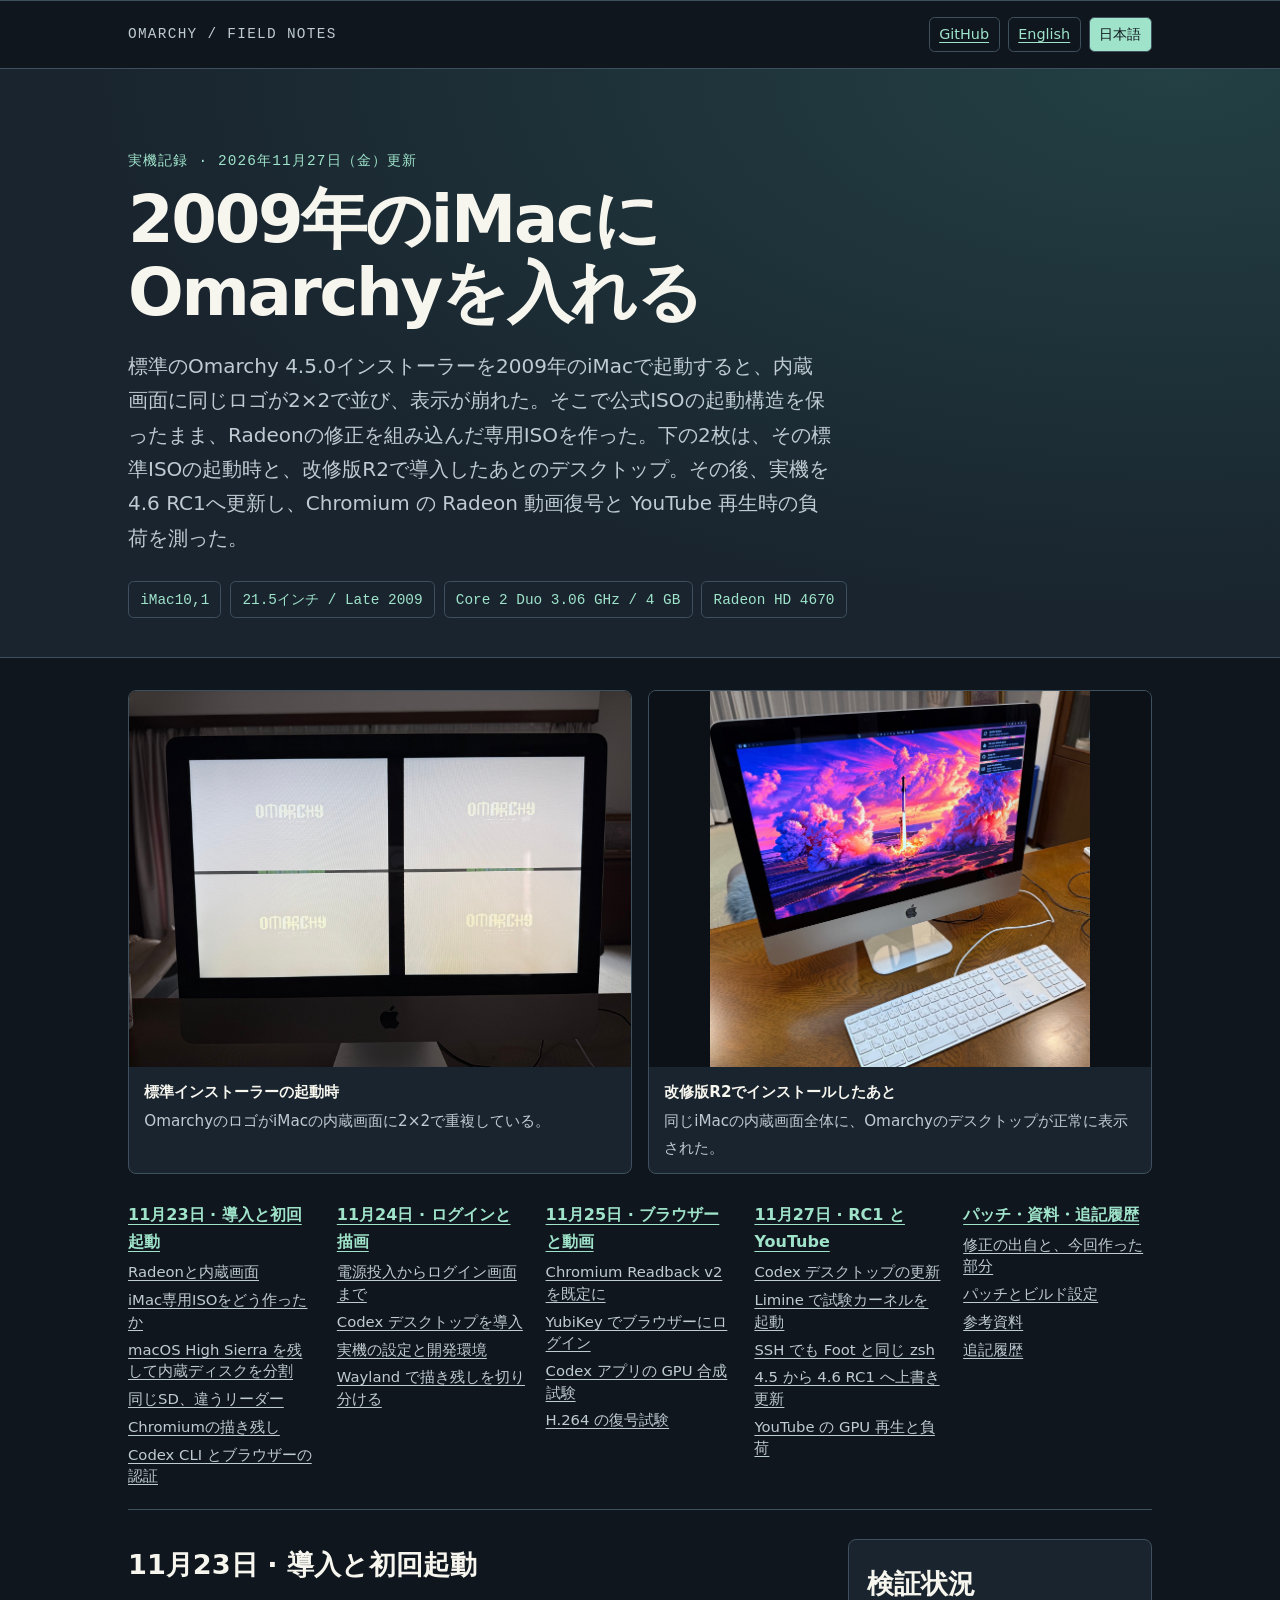
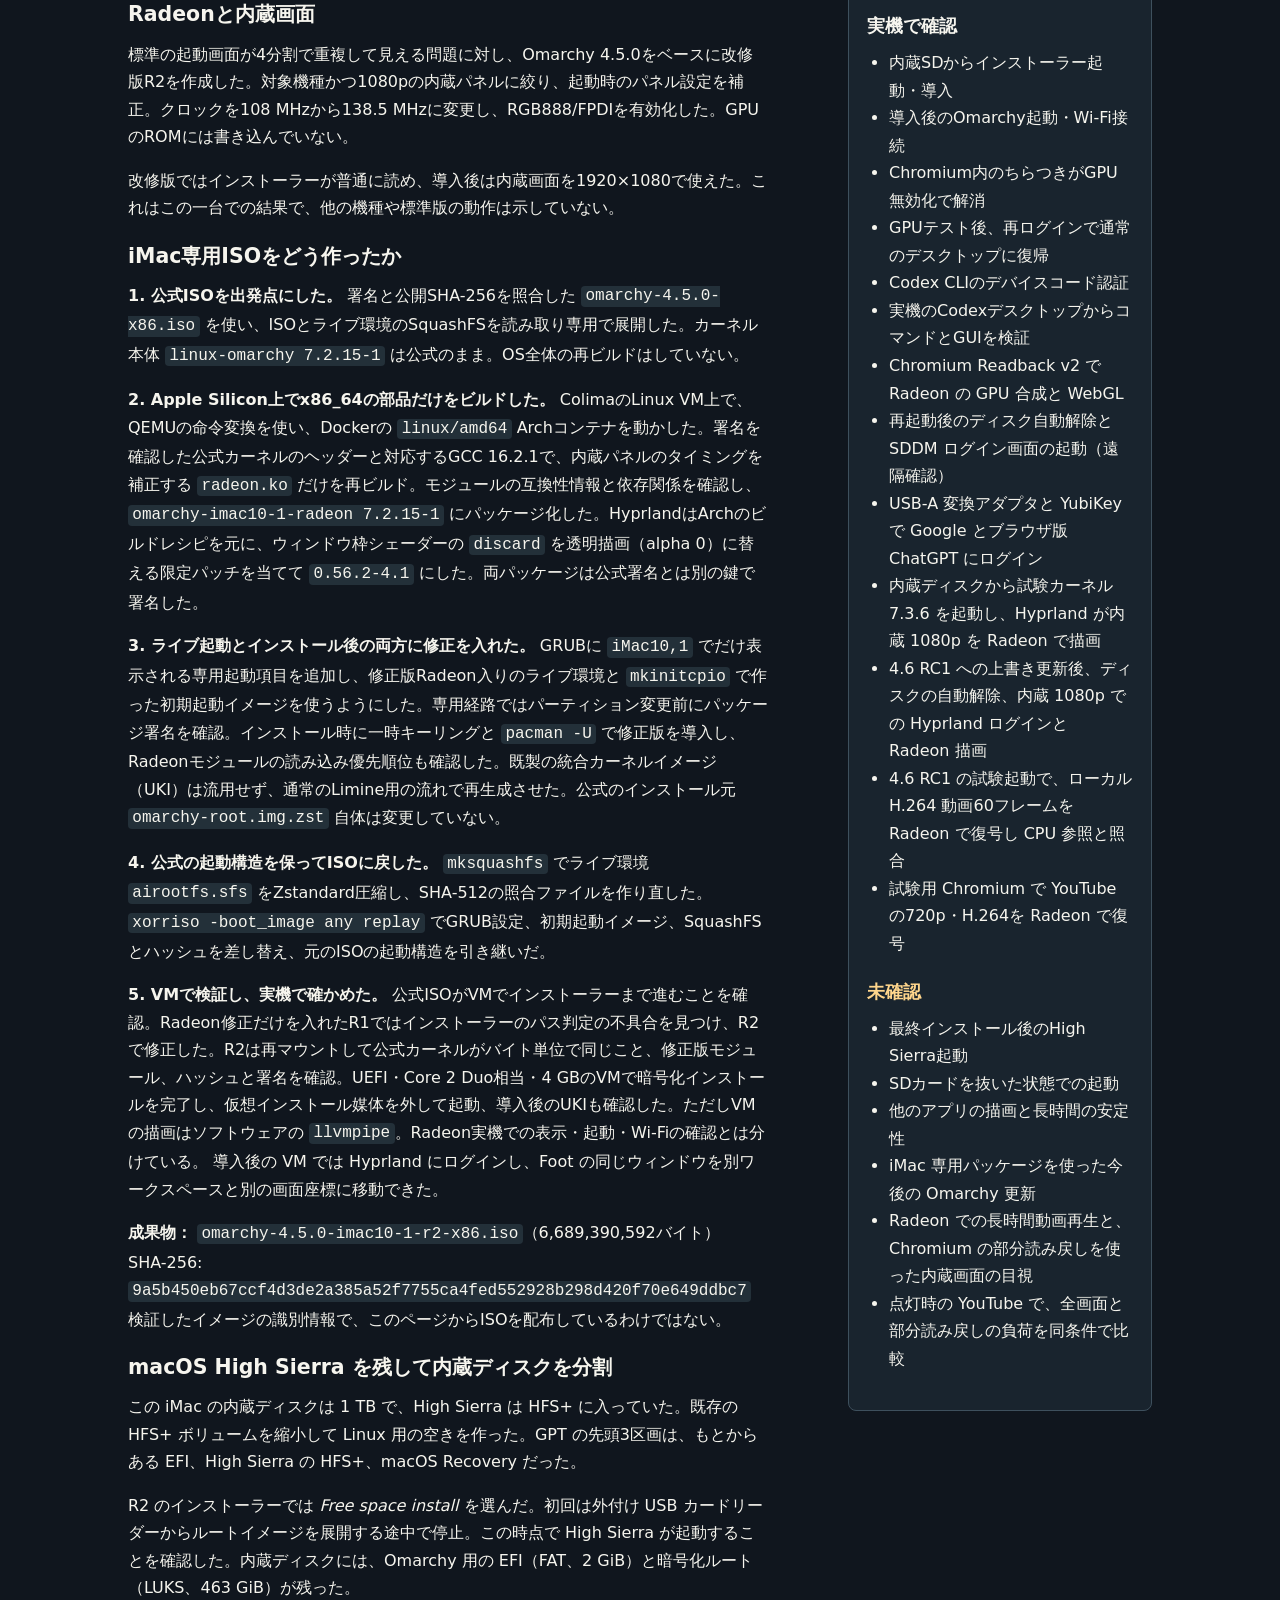
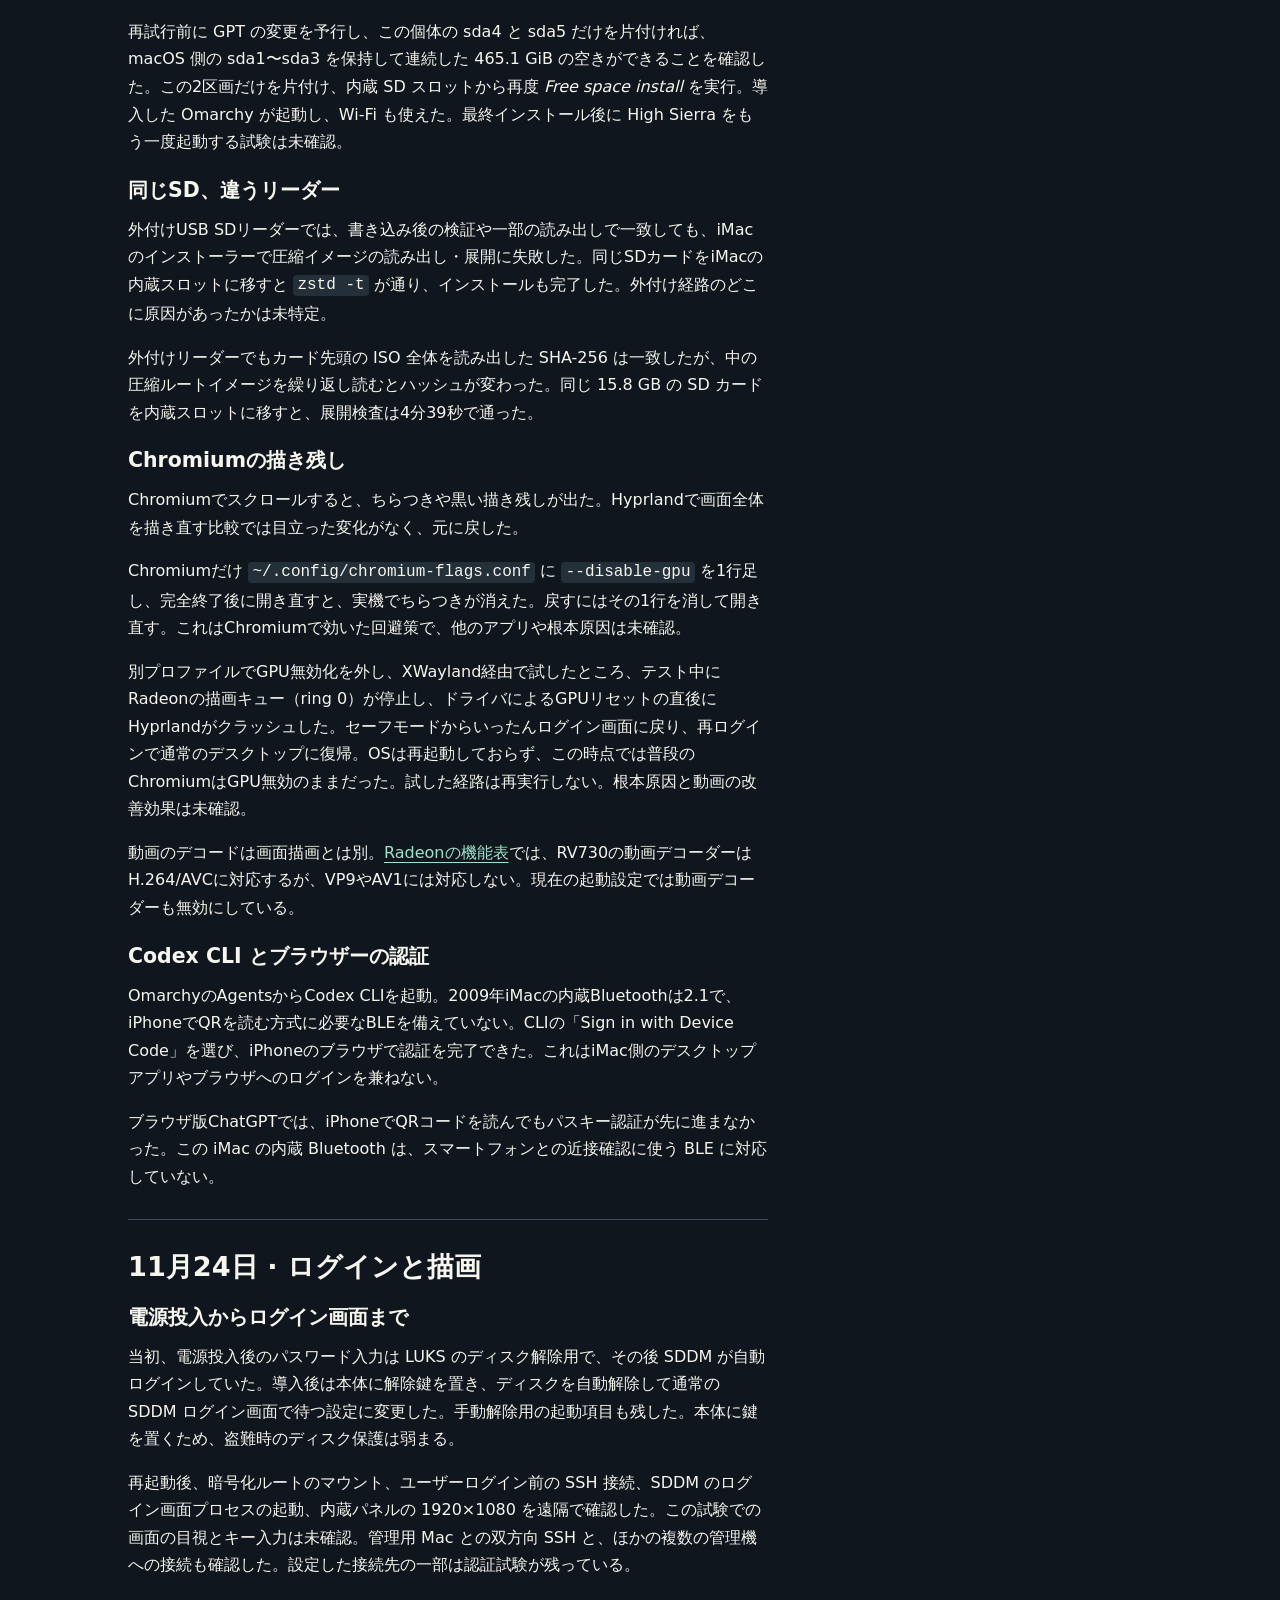
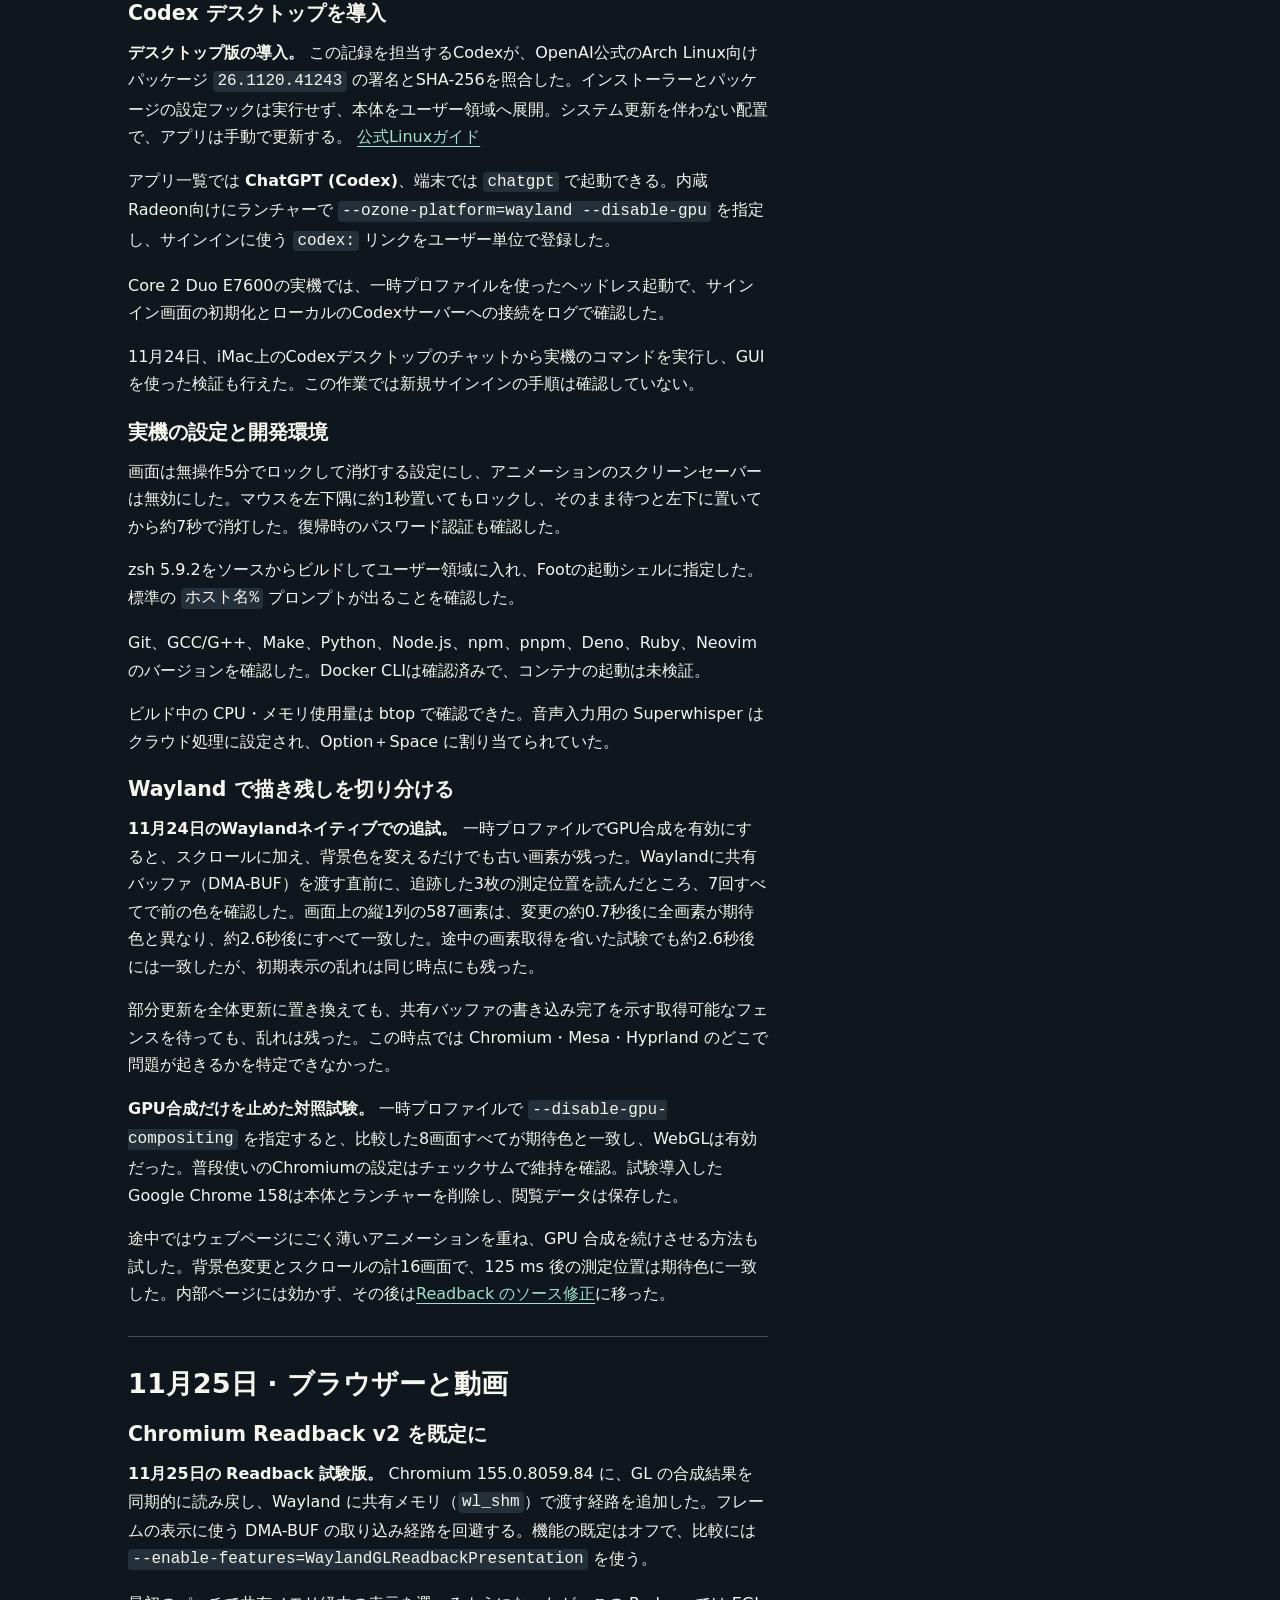
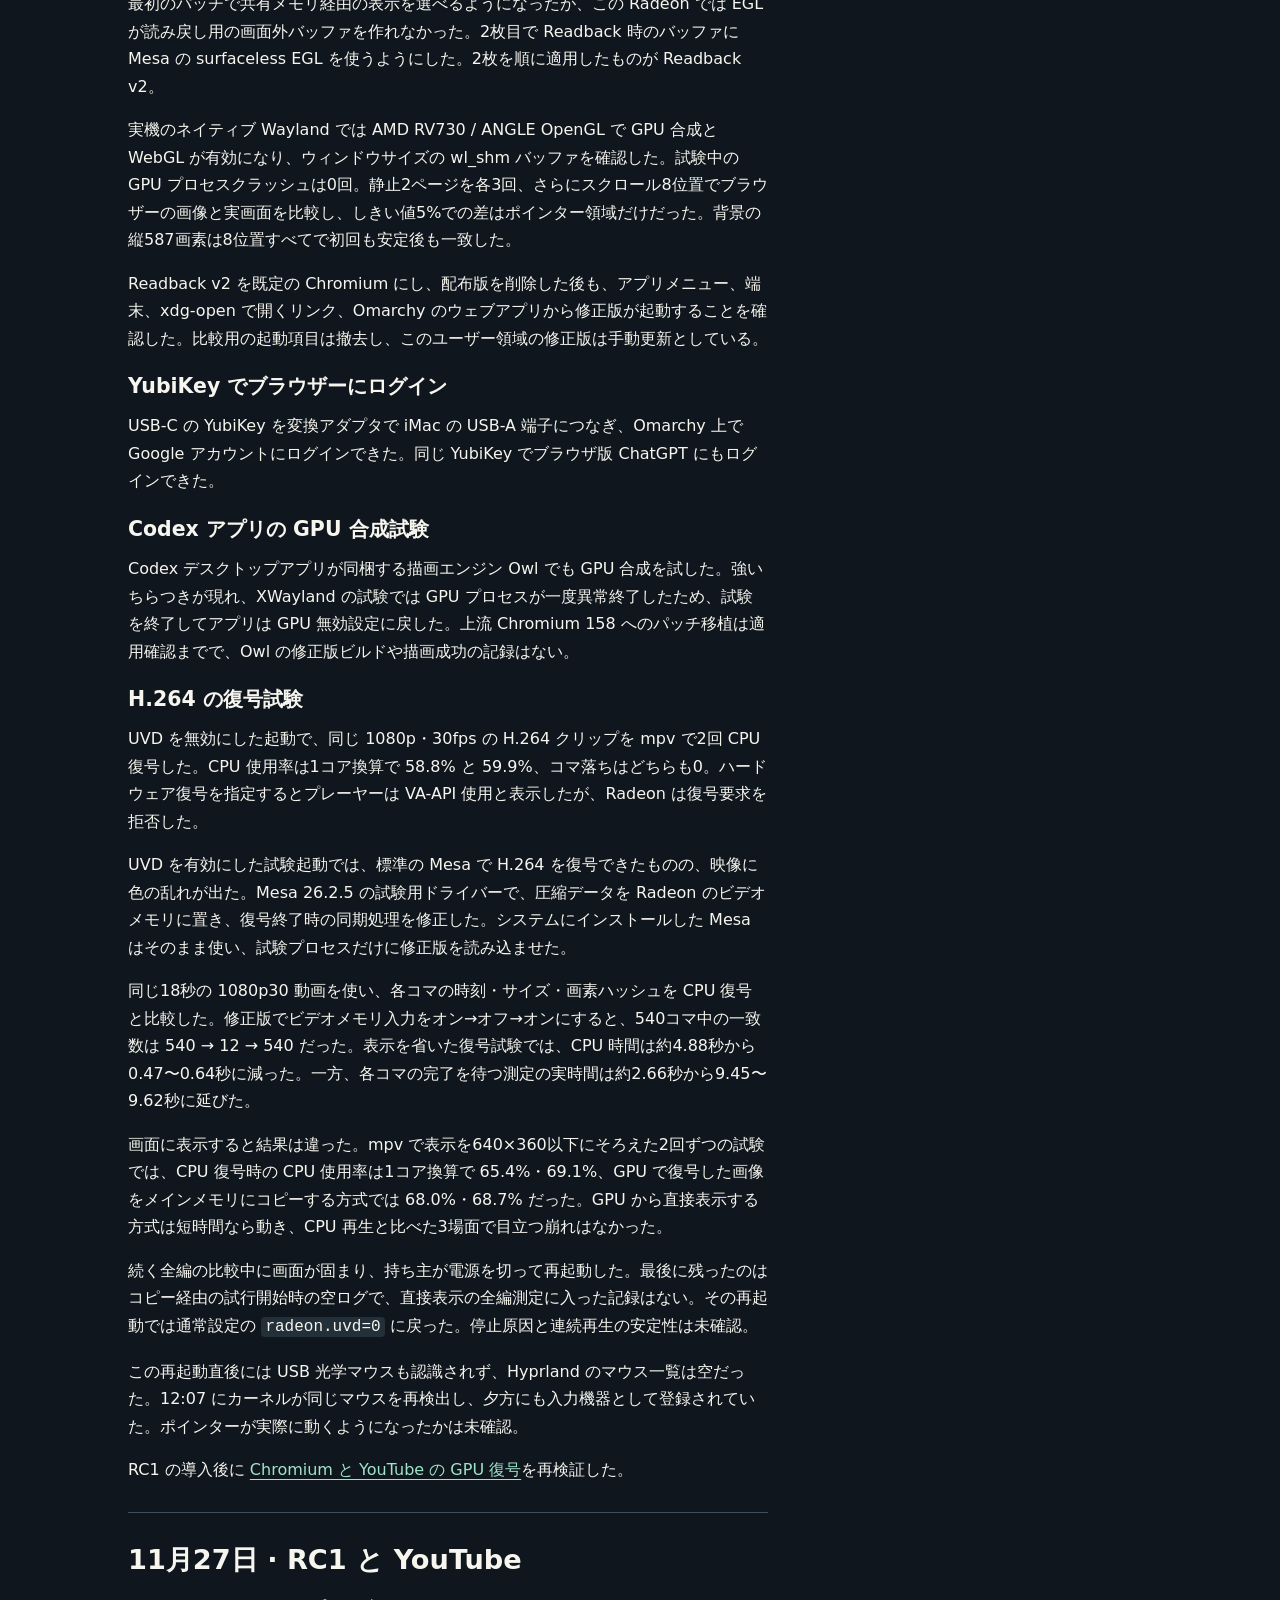
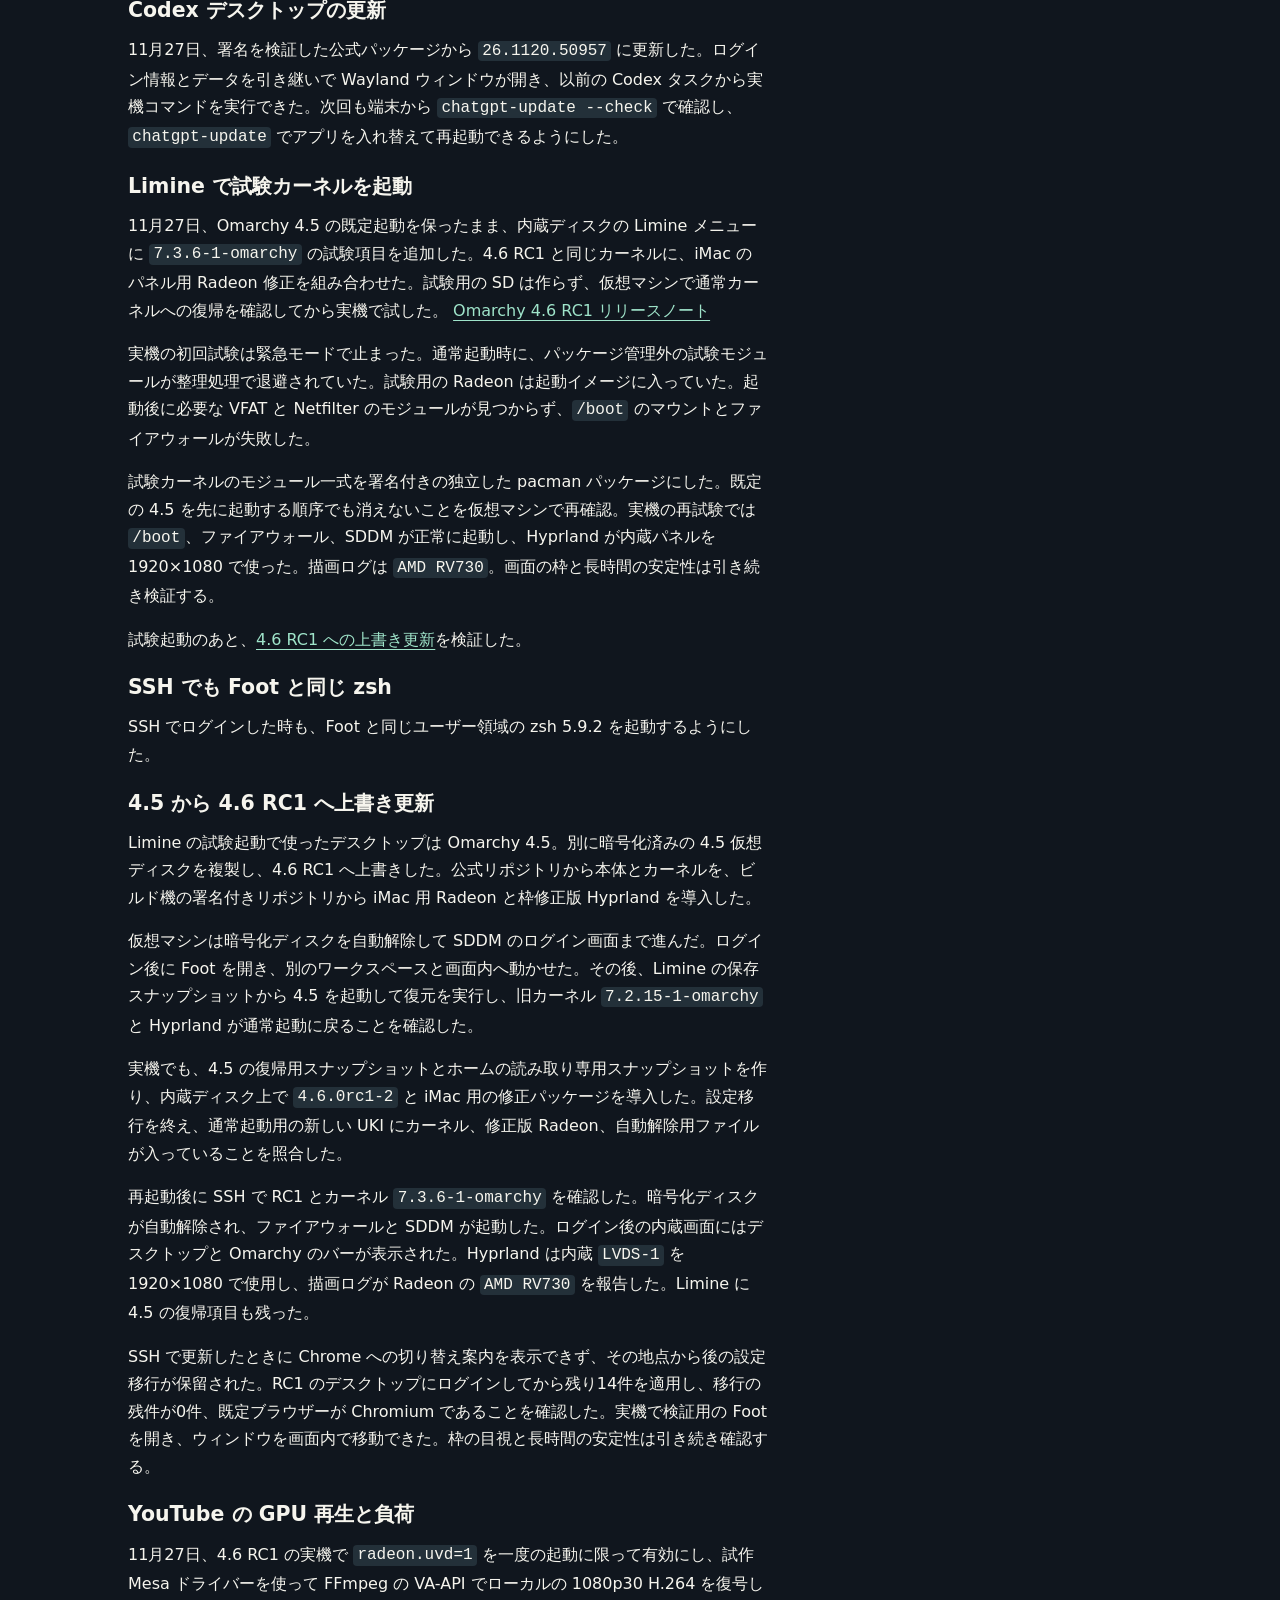
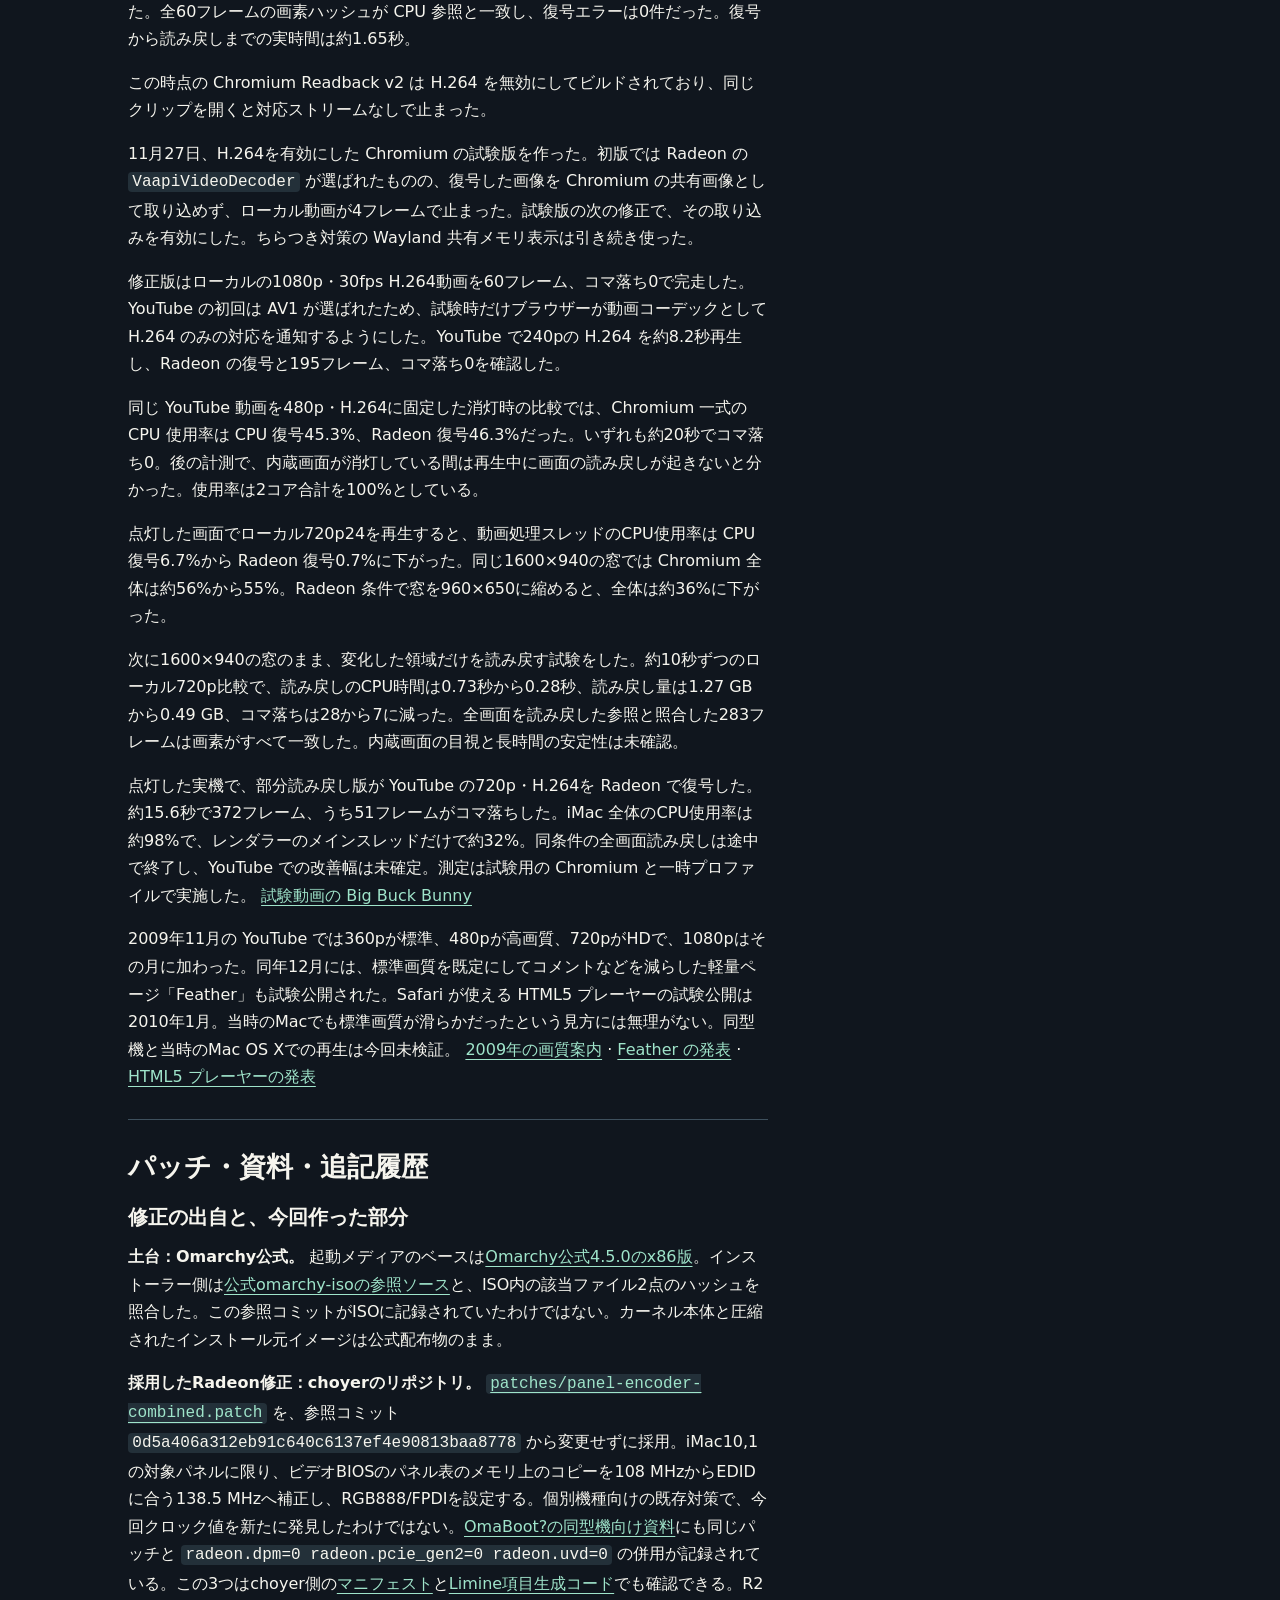
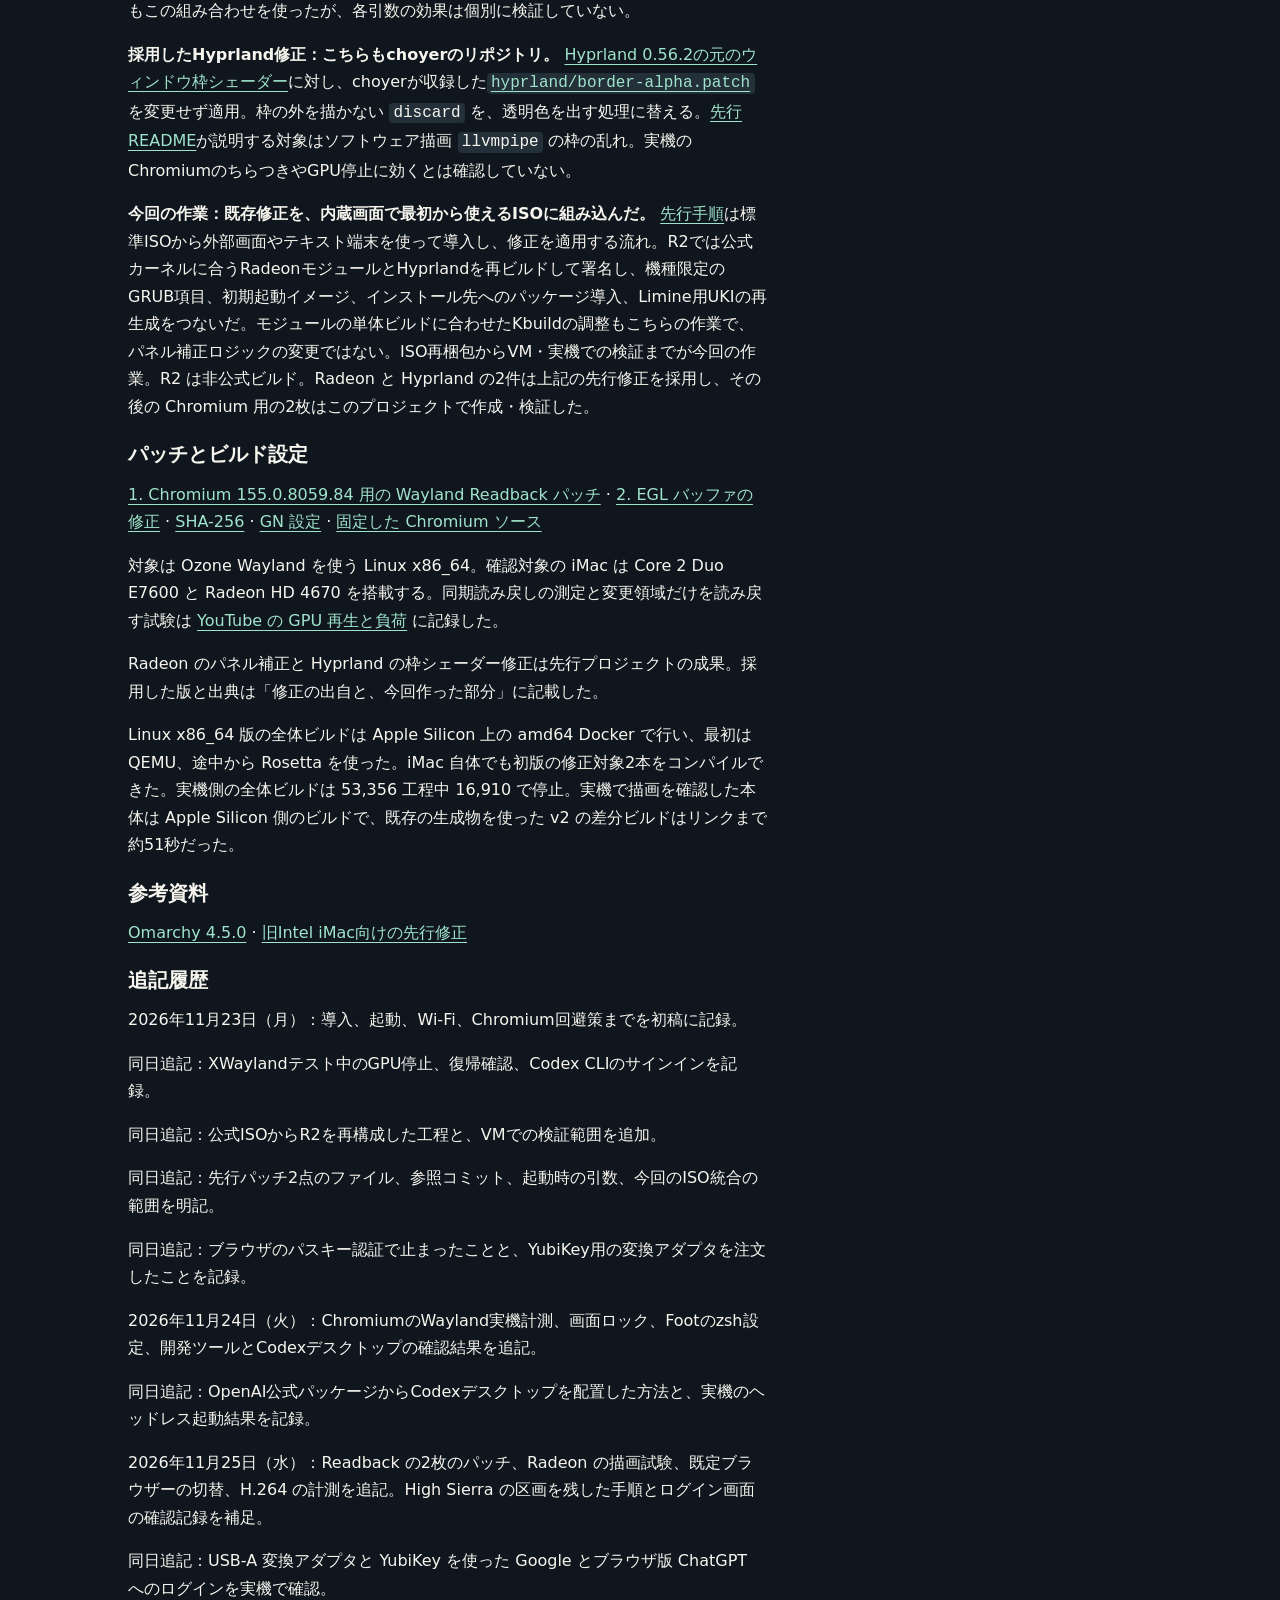
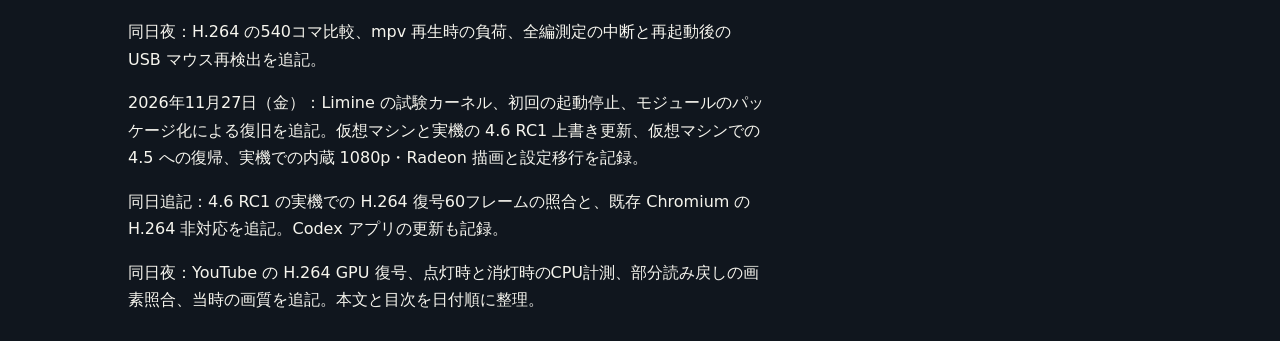
==== commit 82ce6b09: "Put the iMac field notes in chronological order" ====
--- a/docs/ja.html
+++ b/docs/ja.html
@@ -1,13 +1,160 @@
 <!doctype html>
-<html lang="ja"><head><meta charset="utf-8"><meta name="viewport" content="width=device-width, initial-scale=1"><title>2009年のiMacにOmarchyを入れる</title><meta name="description" content="標準のOmarchy 4.5.0インストーラーを2009年のiMacで起動すると、内蔵画面に同じロゴが2×2で並び、表示が崩れた。そこで公式ISOの起動構造を保ったまま、Radeonの修正を組み込んだ専用ISOを作った。下の2枚は、その標準ISOの起動時と、改修版R2で導入したあとのデスクトップ。"><link rel="canonical" href="https://dueyama.github.io/omarchy-imac-field-notes/ja.html">
+<html lang="ja"><head><meta charset="utf-8"><meta name="viewport" content="width=device-width, initial-scale=1"><title>2009年のiMacにOmarchyを入れる</title><meta name="description" content="標準のOmarchy 4.5.0インストーラーを2009年のiMacで起動すると、内蔵画面に同じロゴが2×2で並び、表示が崩れた。そこで公式ISOの起動構造を保ったまま、Radeonの修正を組み込んだ専用ISOを作った。下の2枚は、その標準ISOの起動時と、改修版R2で導入したあとのデスクトップ。その後、実機を4.6 RC1へ更新し、Chromium の Radeon 動画復号と YouTube 再生時の負荷を測った。"><link rel="canonical" href="https://dueyama.github.io/omarchy-imac-field-notes/ja.html">
 <link rel="alternate" hreflang="en" href="https://dueyama.github.io/omarchy-imac-field-notes/">
 <link rel="alternate" hreflang="ja" href="https://dueyama.github.io/omarchy-imac-field-notes/ja.html">
 <meta property="og:type" content="article"><meta property="og:url" content="https://dueyama.github.io/omarchy-imac-field-notes/ja.html">
 <meta property="og:title" content="2009年のiMacにOmarchyを入れる">
-<meta property="og:description" content="標準のOmarchy 4.5.0インストーラーを2009年のiMacで起動すると、内蔵画面に同じロゴが2×2で並び、表示が崩れた。そこで公式ISOの起動構造を保ったまま、Radeonの修正を組み込んだ専用ISOを作った。下の2枚は、その標準ISOの起動時と、改修版R2で導入したあとのデスクトップ。">
+<meta property="og:description" content="標準のOmarchy 4.5.0インストーラーを2009年のiMacで起動すると、内蔵画面に同じロゴが2×2で並び、表示が崩れた。そこで公式ISOの起動構造を保ったまま、Radeonの修正を組み込んだ専用ISOを作った。下の2枚は、その標準ISOの起動時と、改修版R2で導入したあとのデスクトップ。その後、実機を4.6 RC1へ更新し、Chromium の Radeon 動画復号と YouTube 再生時の負荷を測った。">
 <meta property="og:image" content="https://dueyama.github.io/omarchy-imac-field-notes/images/r2-desktop.jpeg">
 <meta name="twitter:card" content="summary_large_image"><link rel="stylesheet" href="style.css"></head>
 <body><header><div class="wrap"><div class="label">OMARCHY / FIELD NOTES</div><nav class="lang" aria-label="サイトナビゲーション"><a href="https://github.com/dueyama/omarchy-imac-field-notes">GitHub</a><a href="index.html" lang="en" hreflang="en">English</a><span aria-current="page">日本語</span></nav></div></header>
-<div class="hero"><div class="wrap"><div class="eyebrow">実機記録 · 2026年11月27日（金）更新</div><h1>2009年のiMacにOmarchyを入れる</h1><p class="intro">標準のOmarchy 4.5.0インストーラーを2009年のiMacで起動すると、内蔵画面に同じロゴが2×2で並び、表示が崩れた。そこで公式ISOの起動構造を保ったまま、Radeonの修正を組み込んだ専用ISOを作った。下の2枚は、その標準ISOの起動時と、改修版R2で導入したあとのデスクトップ。</p><ul class="spec"><li><b>iMac10,1</b></li><li><b>21.5インチ / Late 2009</b></li><li><b>Core 2 Duo 3.06 GHz / 4 GB</b></li><li><b>Radeon HD 4670</b></li></ul></div></div>
-<main class="wrap"><div class="comparison"><figure><a href="images/stock-boot.jpeg"><img src="images/stock-boot.jpeg" width="1536" height="1152" alt="OmarchyのロゴがiMacの内蔵画面に2×2で重複している。" decoding="async"></a><figcaption><strong>標準インストーラーの起動時</strong> OmarchyのロゴがiMacの内蔵画面に2×2で重複している。</figcaption></figure><figure><a href="images/r2-desktop.jpeg"><img src="images/r2-desktop.jpeg" width="1536" height="1522" alt="同じiMacの内蔵画面全体に、Omarchyのデスクトップが正常に表示された。" decoding="async"></a><figcaption><strong>改修版R2でインストールしたあと</strong> 同じiMacの内蔵画面全体に、Omarchyのデスクトップが正常に表示された。</figcaption></figure></div><nav class="toc" aria-label="Contents"><a href="#iso">iMac専用ISOをどう作ったか</a><a href="#provenance">修正の出自と、今回作った部分</a><a href="#display">Radeonと内蔵画面</a><a href="#storage">macOS High Sierra を残して内蔵ディスクを分割</a><a href="#install">同じSD、違うリーダー</a><a href="#login">電源投入からログイン画面まで</a><a href="#chromium">Chromiumの描き残し</a><a href="#video">Core 2 Duo での H.264 動画再生</a><a href="#updates">4.6 RC1 に向けたカーネル試験</a><a href="#daily">実機の設定と開発環境</a><a href="#codex">Codex CLIとデスクトップアプリ</a><a href="#patches">パッチとビルド設定</a><a href="#references">参考・追記履歴</a></nav><div class="article"><article><section id="iso"><h2>iMac専用ISOをどう作ったか</h2><p><strong>1. 公式ISOを出発点にした。</strong> 署名と公開SHA-256を照合した <code>omarchy-4.5.0-x86.iso</code> を使い、ISOとライブ環境のSquashFSを読み取り専用で展開した。カーネル本体 <code>linux-omarchy 7.2.15-1</code> は公式のまま。OS全体の再ビルドはしていない。</p><p><strong>2. Apple Silicon上でx86_64の部品だけをビルドした。</strong> ColimaのLinux VM上で、QEMUの命令変換を使い、Dockerの <code>linux/amd64</code> Archコンテナを動かした。署名を確認した公式カーネルのヘッダーと対応するGCC 16.2.1で、内蔵パネルのタイミングを補正する <code>radeon.ko</code> だけを再ビルド。モジュールの互換性情報と依存関係を確認し、<code>omarchy-imac10-1-radeon 7.2.15-1</code> にパッケージ化した。HyprlandはArchのビルドレシピを元に、ウィンドウ枠シェーダーの <code>discard</code> を透明描画（alpha 0）に替える限定パッチを当てて <code>0.56.2-4.1</code> にした。両パッケージは公式署名とは別の鍵で署名した。</p><p><strong>3. ライブ起動とインストール後の両方に修正を入れた。</strong> GRUBに <code>iMac10,1</code> でだけ表示される専用起動項目を追加し、修正版Radeon入りのライブ環境と <code>mkinitcpio</code> で作った初期起動イメージを使うようにした。専用経路ではパーティション変更前にパッケージ署名を確認。インストール時に一時キーリングと <code>pacman -U</code> で修正版を導入し、Radeonモジュールの読み込み優先順位も確認した。既製の統合カーネルイメージ（UKI）は流用せず、通常のLimine用の流れで再生成させた。公式のインストール元 <code>omarchy-root.img.zst</code> 自体は変更していない。</p><p><strong>4. 公式の起動構造を保ってISOに戻した。</strong> <code>mksquashfs</code> でライブ環境 <code>airootfs.sfs</code> をZstandard圧縮し、SHA-512の照合ファイルを作り直した。<code>xorriso -boot_image any replay</code> でGRUB設定、初期起動イメージ、SquashFSとハッシュを差し替え、元のISOの起動構造を引き継いだ。</p><p><strong>5. VMで検証し、実機で確かめた。</strong> 公式ISOがVMでインストーラーまで進むことを確認。Radeon修正だけを入れたR1ではインストーラーのパス判定の不具合を見つけ、R2で修正した。R2は再マウントして公式カーネルがバイト単位で同じこと、修正版モジュール、ハッシュと署名を確認。UEFI・Core 2 Duo相当・4 GBのVMで暗号化インストールを完了し、仮想インストール媒体を外して起動、導入後のUKIも確認した。ただしVMの描画はソフトウェアの <code>llvmpipe</code>。Radeon実機での表示・起動・Wi-Fiの確認とは分けている。 導入後の VM では Hyprland にログインし、Foot の同じウィンドウを別ワークスペースと別の画面座標に移動できた。</p><p><strong>成果物：</strong> <code>omarchy-4.5.0-imac10-1-r2-x86.iso</code>（6,689,390,592バイト）<br>SHA-256: <code>9a5b450eb67ccf4d3de2a385a52f7755ca4fed552928b298d420f70e649ddbc7</code><br>検証したイメージの識別情報で、このページからISOを配布しているわけではない。</p></section><section id="provenance"><h2>修正の出自と、今回作った部分</h2><p><strong>土台：Omarchy公式。</strong> 起動メディアのベースは<a href="https://github.com/omacom/omarchy/releases/tag/v4.5.0">Omarchy公式4.5.0のx86版</a>。インストーラー側は<a href="https://github.com/omacom/omarchy-iso/tree/d5136a69782c00fe8d53fc98e4f3a990447d4840">公式omarchy-isoの参照ソース</a>と、ISO内の該当ファイル2点のハッシュを照合した。この参照コミットがISOに記録されていたわけではない。カーネル本体と圧縮されたインストール元イメージは公式配布物のまま。</p><p><strong>採用したRadeon修正：choyerのリポジトリ。</strong> <a href="https://github.com/choyer/omarchy-vintage-intel-imac-fix/blob/0d5a406a312eb91c640c6137ef4e90813baa8778/patches/panel-encoder-combined.patch"><code>patches/panel-encoder-combined.patch</code></a> を、参照コミット <code>0d5a406a312eb91c640c6137ef4e90813baa8778</code> から変更せずに採用。iMac10,1の対象パネルに限り、ビデオBIOSのパネル表のメモリ上のコピーを108 MHzからEDIDに合う138.5 MHzへ補正し、RGB888/FPDIを設定する。個別機種向けの既存対策で、今回クロック値を新たに発見したわけではない。<a href="https://doesitomarchy.com/fixes#omaboot.radeon-imac10-1-panel-clock">OmaBoot?の同型機向け資料</a>にも同じパッチと <code>radeon.dpm=0 radeon.pcie_gen2=0 radeon.uvd=0</code> の併用が記録されている。この3つはchoyer側の<a href="https://github.com/choyer/omarchy-vintage-intel-imac-fix/blob/0d5a406a312eb91c640c6137ef4e90813baa8778/manifest.json#L12">マニフェスト</a>と<a href="https://github.com/choyer/omarchy-vintage-intel-imac-fix/blob/0d5a406a312eb91c640c6137ef4e90813baa8778/tools/write-limine-entry.py#L9">Limine項目生成コード</a>でも確認できる。R2もこの組み合わせを使ったが、各引数の効果は個別に検証していない。</p><p><strong>採用したHyprland修正：こちらもchoyerのリポジトリ。</strong> <a href="https://github.com/hyprwm/Hyprland/blob/efb50993780079460b0cbed1363e2166a2de1d9f/src/render/shaders/glsl/border.glsl">Hyprland 0.56.2の元のウィンドウ枠シェーダー</a>に対し、choyerが収録した<a href="https://github.com/choyer/omarchy-vintage-intel-imac-fix/blob/0d5a406a312eb91c640c6137ef4e90813baa8778/hyprland/border-alpha.patch"><code>hyprland/border-alpha.patch</code></a>を変更せず適用。枠の外を描かない <code>discard</code> を、透明色を出す処理に替える。<a href="https://github.com/choyer/omarchy-vintage-intel-imac-fix/blob/0d5a406a312eb91c640c6137ef4e90813baa8778/README.md">先行README</a>が説明する対象はソフトウェア描画 <code>llvmpipe</code> の枠の乱れ。実機のChromiumのちらつきやGPU停止に効くとは確認していない。</p><p><strong>今回の作業：既存修正を、内蔵画面で最初から使えるISOに組み込んだ。</strong> <a href="https://github.com/choyer/omarchy-vintage-intel-imac-fix/blob/0d5a406a312eb91c640c6137ef4e90813baa8778/README.md">先行手順</a>は標準ISOから外部画面やテキスト端末を使って導入し、修正を適用する流れ。R2では公式カーネルに合うRadeonモジュールとHyprlandを再ビルドして署名し、機種限定のGRUB項目、初期起動イメージ、インストール先へのパッケージ導入、Limine用UKIの再生成をつないだ。モジュールの単体ビルドに合わせたKbuildの調整もこちらの作業で、パネル補正ロジックの変更ではない。ISO再梱包からVM・実機での検証までが今回の作業。R2 は非公式ビルド。Radeon と Hyprland の2件は上記の先行修正を採用し、その後の Chromium 用の2枚はこのプロジェクトで作成・検証した。</p></section><section id="display"><h2>Radeonと内蔵画面</h2><p>標準の起動画面が4分割で重複して見える問題に対し、Omarchy 4.5.0をベースに改修版R2を作成した。対象機種かつ1080pの内蔵パネルに絞り、起動時のパネル設定を補正。クロックを108 MHzから138.5 MHzに変更し、RGB888/FPDIを有効化した。GPUのROMには書き込んでいない。</p><p>改修版ではインストーラーが普通に読め、導入後は内蔵画面を1920×1080で使えた。これはこの一台での結果で、他の機種や標準版の動作は示していない。</p></section><section id="storage"><h2>macOS High Sierra を残して内蔵ディスクを分割</h2><p>この iMac の内蔵ディスクは 1 TB で、High Sierra は HFS+ に入っていた。既存の HFS+ ボリュームを縮小して Linux 用の空きを作った。GPT の先頭3区画は、もとからある EFI、High Sierra の HFS+、macOS Recovery だった。</p><p>R2 のインストーラーでは <em>Free space install</em> を選んだ。初回は外付け USB カードリーダーからルートイメージを展開する途中で停止。この時点で High Sierra が起動することを確認した。内蔵ディスクには、Omarchy 用の EFI（FAT、2 GiB）と暗号化ルート（LUKS、463 GiB）が残った。</p><p>再試行前に GPT の変更を予行し、この個体の sda4 と sda5 だけを片付ければ、macOS 側の sda1〜sda3 を保持して連続した 465.1 GiB の空きができることを確認した。この2区画だけを片付け、内蔵 SD スロットから再度 <em>Free space install</em> を実行。導入した Omarchy が起動し、Wi-Fi も使えた。最終インストール後に High Sierra をもう一度起動する試験は未確認。</p></section><section id="install"><h2>同じSD、違うリーダー</h2><p>外付けUSB SDリーダーでは、書き込み後の検証や一部の読み出しで一致しても、iMacのインストーラーで圧縮イメージの読み出し・展開に失敗した。同じSDカードをiMacの内蔵スロットに移すと <code>zstd -t</code> が通り、インストールも完了した。外付け経路のどこに原因があったかは未特定。</p><p>外付けリーダーでもカード先頭の ISO 全体を読み出した SHA-256 は一致したが、中の圧縮ルートイメージを繰り返し読むとハッシュが変わった。同じ 15.8 GB の SD カードを内蔵スロットに移すと、展開検査は4分39秒で通った。</p></section><section id="login"><h2>電源投入からログイン画面まで</h2><p>当初、電源投入後のパスワード入力は LUKS のディスク解除用で、その後 SDDM が自動ログインしていた。導入後は本体に解除鍵を置き、ディスクを自動解除して通常の SDDM ログイン画面で待つ設定に変更した。手動解除用の起動項目も残した。本体に鍵を置くため、盗難時のディスク保護は弱まる。</p><p>再起動後、暗号化ルートのマウント、ユーザーログイン前の SSH 接続、SDDM のログイン画面プロセスの起動、内蔵パネルの 1920×1080 を遠隔で確認した。この試験での画面の目視とキー入力は未確認。管理用 Mac との双方向 SSH と、ほかの複数の管理機への接続も確認した。設定した接続先の一部は認証試験が残っている。</p></section><section id="chromium"><h2>Chromiumの描き残し</h2><p>Chromiumでスクロールすると、ちらつきや黒い描き残しが出た。Hyprlandで画面全体を描き直す比較では目立った変化がなく、元に戻した。</p><p>Chromiumだけ <code>~/.config/chromium-flags.conf</code> に <code>--disable-gpu</code> を1行足し、完全終了後に開き直すと、実機でちらつきが消えた。戻すにはその1行を消して開き直す。これはChromiumで効いた回避策で、他のアプリや根本原因は未確認。</p><p>別プロファイルでGPU無効化を外し、XWayland経由で試したところ、テスト中にRadeonの描画キュー（ring 0）が停止し、ドライバによるGPUリセットの直後にHyprlandがクラッシュした。セーフモードからいったんログイン画面に戻り、再ログインで通常のデスクトップに復帰。OSは再起動しておらず、この時点では普段のChromiumはGPU無効のままだった。試した経路は再実行しない。根本原因と動画の改善効果は未確認。</p><p>動画のデコードは画面描画とは別。<a href="https://www.x.org/RadeonFeature/#radeon-uvd-unified-video-decoder-hardware">Radeonの機能表</a>では、RV730の動画デコーダーはH.264/AVCに対応するが、VP9やAV1には対応しない。現在の起動設定では動画デコーダーも無効にしている。</p><p><strong>11月24日のWaylandネイティブでの追試。</strong> 一時プロファイルでGPU合成を有効にすると、スクロールに加え、背景色を変えるだけでも古い画素が残った。Waylandに共有バッファ（DMA-BUF）を渡す直前に、追跡した3枚の測定位置を読んだところ、7回すべてで前の色を確認した。画面上の縦1列の587画素は、変更の約0.7秒後に全画素が期待色と異なり、約2.6秒後にすべて一致した。途中の画素取得を省いた試験でも約2.6秒後には一致したが、初期表示の乱れは同じ時点にも残った。</p><p>部分更新を全体更新に置き換えても、共有バッファの書き込み完了を示す取得可能なフェンスを待っても、乱れは残った。この時点では Chromium・Mesa・Hyprland のどこで問題が起きるかを特定できなかった。</p><p><strong>GPU合成だけを止めた対照試験。</strong> 一時プロファイルで <code>--disable-gpu-compositing</code> を指定すると、比較した8画面すべてが期待色と一致し、WebGLは有効だった。普段使いのChromiumの設定はチェックサムで維持を確認。試験導入したGoogle Chrome 158は本体とランチャーを削除し、閲覧データは保存した。</p><p>途中ではウェブページにごく薄いアニメーションを重ね、GPU 合成を続けさせる方法も試した。背景色変更とスクロールの計16画面で、125 ms 後の測定位置は期待色に一致した。内部ページには効かず、その後は下記のソース修正に移った。</p><p><strong>11月25日の Readback 試験版。</strong> Chromium 155.0.8059.84 に、GL の合成結果を同期的に読み戻し、Wayland に共有メモリ（<code>wl_shm</code>）で渡す経路を追加した。フレームの表示に使う DMA-BUF の取り込み経路を回避する。機能の既定はオフで、比較には <code>--enable-features=WaylandGLReadbackPresentation</code> を使う。</p><p>最初のパッチで共有メモリ経由の表示を選べるようになったが、この Radeon では EGL が読み戻し用の画面外バッファを作れなかった。2枚目で Readback 時のバッファに Mesa の surfaceless EGL を使うようにした。2枚を順に適用したものが Readback v2。</p><p>実機のネイティブ Wayland では AMD RV730 / ANGLE OpenGL で GPU 合成と WebGL が有効になり、ウィンドウサイズの wl_shm バッファを確認した。試験中の GPU プロセスクラッシュは0回。静止2ページを各3回、さらにスクロール8位置でブラウザーの画像と実画面を比較し、しきい値5%での差はポインター領域だけだった。背景の縦587画素は8位置すべてで初回も安定後も一致した。</p><p>Readback v2 を既定の Chromium にし、配布版を削除した後も、アプリメニュー、端末、xdg-open で開くリンク、Omarchy のウェブアプリから修正版が起動することを確認した。比較用の起動項目は撤去し、このユーザー領域の修正版は手動更新としている。</p></section><section id="video"><h2>Core 2 Duo での H.264 動画再生</h2><p>UVD を無効にした起動で、同じ 1080p・30fps の H.264 クリップを mpv で2回 CPU 復号した。CPU 使用率は1コア換算で 58.8% と 59.9%、コマ落ちはどちらも0。ハードウェア復号を指定するとプレーヤーは VA-API 使用と表示したが、Radeon は復号要求を拒否した。</p><p>UVD を有効にした試験起動では、標準の Mesa で H.264 を復号できたものの、映像に色の乱れが出た。Mesa 26.2.5 の試験用ドライバーで、圧縮データを Radeon のビデオメモリに置き、復号終了時の同期処理を修正した。システムにインストールした Mesa はそのまま使い、試験プロセスだけに修正版を読み込ませた。</p><p>同じ18秒の 1080p30 動画を使い、各コマの時刻・サイズ・画素ハッシュを CPU 復号と比較した。修正版でビデオメモリ入力をオン→オフ→オンにすると、540コマ中の一致数は 540 → 12 → 540 だった。表示を省いた復号試験では、CPU 時間は約4.88秒から0.47〜0.64秒に減った。一方、各コマの完了を待つ測定の実時間は約2.66秒から9.45〜9.62秒に延びた。</p><p>画面に表示すると結果は違った。mpv で表示を640×360以下にそろえた2回ずつの試験では、CPU 復号時の CPU 使用率は1コア換算で 65.4%・69.1%、GPU で復号した画像をメインメモリにコピーする方式では 68.0%・68.7% だった。GPU から直接表示する方式は短時間なら動き、CPU 再生と比べた3場面で目立つ崩れはなかった。</p><p>続く全編の比較中に画面が固まり、持ち主が電源を切って再起動した。最後に残ったのはコピー経由の試行開始時の空ログで、直接表示の全編測定に入った記録はない。その再起動では通常設定の <code>radeon.uvd=0</code> に戻った。停止原因と連続再生の安定性は未確認。</p><p>11月27日、4.6 RC1 の実機で <code>radeon.uvd=1</code> を一度の起動に限って有効にし、試作 Mesa ドライバーを使って FFmpeg の VA-API でローカルの 1080p30 H.264 を復号した。全60フレームの画素ハッシュが CPU 参照と一致し、復号エラーは0件だった。復号から読み戻しまでの実時間は約1.65秒。</p><p>既存の Chromium Readback v2 は H.264 を無効にしてビルドされており、同じクリップを開くと対応ストリームなしで止まった。H.264 対応の候補版を別にビルド中。Chromium や YouTube でのハードウェア復号と再生性能は未確認。</p></section><section id="updates"><h2>4.6 RC1 に向けたカーネル試験</h2><p>11月27日、Omarchy 4.5 の既定起動を保ったまま、内蔵ディスクの Limine メニューに <code>7.3.6-1-omarchy</code> の試験項目を追加した。4.6 RC1 と同じカーネルに、iMac のパネル用 Radeon 修正を組み合わせた。試験用の SD は作らず、仮想マシンで通常カーネルへの復帰を確認してから実機で試した。 <a href="https://github.com/omacom/omarchy/releases/tag/v4.6.0-rc1">Omarchy 4.6 RC1 リリースノート</a></p><p>実機の初回試験は緊急モードで止まった。通常起動時に、パッケージ管理外の試験モジュールが整理処理で退避されていた。試験用の Radeon は起動イメージに入っていた。起動後に必要な VFAT と Netfilter のモジュールが見つからず、<code>/boot</code> のマウントとファイアウォールが失敗した。</p><p>試験カーネルのモジュール一式を署名付きの独立した pacman パッケージにした。既定の 4.5 を先に起動する順序でも消えないことを仮想マシンで再確認。実機の再試験では <code>/boot</code>、ファイアウォール、SDDM が正常に起動し、Hyprland が内蔵パネルを 1920×1080 で使った。描画ログは <code>AMD RV730</code>。画面の枠と長時間の安定性は引き続き検証する。</p><p>この実機試験で使ったデスクトップは Omarchy 4.5。別に暗号化済みの 4.5 仮想ディスクを複製し、4.6 RC1 へ上書きした。公式リポジトリから本体とカーネルを、ビルド機の署名付きリポジトリから iMac 用 Radeon と枠修正版 Hyprland を導入した。</p><p>仮想マシンは暗号化ディスクを自動解除して SDDM のログイン画面まで進んだ。ログイン後に Foot を開き、別のワークスペースと画面内へ動かせた。その後、Limine の保存スナップショットから 4.5 を起動して復元を実行し、旧カーネル <code>7.2.15-1-omarchy</code> と Hyprland が通常起動に戻ることを確認した。</p><p>実機でも、4.5 の復帰用スナップショットとホームの読み取り専用スナップショットを作り、内蔵ディスク上で <code>4.6.0rc1-2</code> と iMac 用の修正パッケージを導入した。設定移行を終え、通常起動用の新しい UKI にカーネル、修正版 Radeon、自動解除用ファイルが入っていることを照合した。</p><p>再起動後に SSH で RC1 とカーネル <code>7.3.6-1-omarchy</code> を確認した。暗号化ディスクが自動解除され、ファイアウォールと SDDM が起動した。ログイン後の内蔵画面にはデスクトップと Omarchy のバーが表示された。Hyprland は内蔵 <code>LVDS-1</code> を 1920×1080 で使用し、描画ログが Radeon の <code>AMD RV730</code> を報告した。Limine に 4.5 の復帰項目も残った。</p><p>SSH で更新したときに Chrome への切り替え案内を表示できず、その地点から後の設定移行が保留された。RC1 のデスクトップにログインしてから残り14件を適用し、移行の残件が0件、既定ブラウザーが Chromium であることを確認した。実機で検証用の Foot を開き、ウィンドウを画面内で移動できた。枠の目視と長時間の安定性は引き続き確認する。</p></section><section id="daily"><h2>実機の設定と開発環境</h2><p>画面は無操作5分でロックして消灯する設定にし、アニメーションのスクリーンセーバーは無効にした。マウスを左下隅に約1秒置いてもロックし、そのまま待つと左下に置いてから約7秒で消灯した。復帰時のパスワード認証も確認した。</p><p>zsh 5.9.2をソースからビルドしてユーザー領域に入れ、Footの起動シェルに指定した。標準の <code>ホスト名%</code> プロンプトが出ることを確認した。11月27日には SSH の対話セッションも同じ zsh を起動するようにした。</p><p>Git、GCC/G++、Make、Python、Node.js、npm、pnpm、Deno、Ruby、Neovimのバージョンを確認した。Docker CLIは確認済みで、コンテナの起動は未検証。</p><p>ビルド中の CPU・メモリ使用量は btop で確認できた。音声入力用の Superwhisper はクラウド処理に設定され、Option＋Space に割り当てられていた。</p><p>この再起動直後には USB 光学マウスも認識されず、Hyprland のマウス一覧は空だった。12:07 にカーネルが同じマウスを再検出し、夕方にも入力機器として登録されていた。ポインターが実際に動くようになったかは未確認。</p></section><section id="codex"><h2>Codex CLIとデスクトップアプリ</h2><p>OmarchyのAgentsからCodex CLIを起動。2009年iMacの内蔵Bluetoothは2.1で、iPhoneでQRを読む方式に必要なBLEを備えていない。CLIの「Sign in with Device Code」を選び、iPhoneのブラウザで認証を完了できた。これはiMac側のデスクトップアプリやブラウザへのログインを兼ねない。</p><p>ブラウザ版ChatGPTでは、iPhoneでQRコードを読んでもパスキー認証が先に進まなかった。この iMac の内蔵 Bluetooth は、スマートフォンとの近接確認に使う BLE に対応していない。</p><p>USB-C の YubiKey を変換アダプタで iMac の USB-A 端子につなぎ、Omarchy 上で Google アカウントにログインできた。同じ YubiKey でブラウザ版 ChatGPT にもログインできた。</p><p><strong>デスクトップ版の導入。</strong> この記録を担当するCodexが、OpenAI公式のArch Linux向けパッケージ <code>26.1120.41243</code> の署名とSHA-256を照合した。インストーラーとパッケージの設定フックは実行せず、本体をユーザー領域へ展開。システム更新を伴わない配置で、アプリは手動で更新する。 <a href="https://learn.chatgpt.com/docs/linux/linux-app">公式Linuxガイド</a></p><p>アプリ一覧では <strong>ChatGPT (Codex)</strong>、端末では <code>chatgpt</code> で起動できる。内蔵Radeon向けにランチャーで <code>--ozone-platform=wayland --disable-gpu</code> を指定し、サインインに使う <code>codex:</code> リンクをユーザー単位で登録した。</p><p>Core 2 Duo E7600の実機では、一時プロファイルを使ったヘッドレス起動で、サインイン画面の初期化とローカルのCodexサーバーへの接続をログで確認した。</p><p>11月24日、iMac上のCodexデスクトップのチャットから実機のコマンドを実行し、GUIを使った検証も行えた。この作業では新規サインインの手順は確認していない。</p><p>11月27日、署名を検証した公式パッケージから <code>26.1120.50957</code> に更新した。ログイン情報とデータを引き継いで Wayland ウィンドウが開き、以前の Codex タスクから実機コマンドを実行できた。次回も端末から <code>chatgpt-update --check</code> で確認し、<code>chatgpt-update</code> でアプリを入れ替えて再起動できるようにした。</p><p>Codex デスクトップアプリが同梱する描画エンジン Owl でも GPU 合成を試した。強いちらつきが現れ、XWayland の試験では GPU プロセスが一度異常終了したため、試験を終了してアプリは GPU 無効設定に戻した。上流 Chromium 158 へのパッチ移植は適用確認までで、Owl の修正版ビルドや描画成功の記録はない。</p></section><section id="patches"><h2>パッチとビルド設定</h2><p><a href="patches/chromium-155.0.8059.84/wayland-gl-readback.patch" download>1. Chromium 155.0.8059.84 用の Wayland Readback パッチ</a> · <a href="patches/chromium-155.0.8059.84/readback-pbuffer-v2.patch" download>2. EGL バッファの修正</a> · <a href="patches/chromium-155.0.8059.84/SHA256SUMS">SHA-256</a> · <a href="patches/chromium-155.0.8059.84/args.gn">GN 設定</a> · <a href="https://chromium.googlesource.com/chromium/src/+/5869fe313571d75152b77813cf0a4ee26a4e6df0">固定した Chromium ソース</a></p><p>対象は Ozone Wayland を使う Linux x86_64。確認対象の iMac は Core 2 Duo E7600 と Radeon HD 4670 を搭載する。フレームごとに同期読み戻しが入るため、実機での性能は別に評価する。</p><p>Radeon のパネル補正と Hyprland の枠シェーダー修正は先行プロジェクトの成果。採用した版と出典は「修正の出自と、今回作った部分」に記載した。</p><p>Linux x86_64 版の全体ビルドは Apple Silicon 上の amd64 Docker で行い、最初は QEMU、途中から Rosetta を使った。iMac 自体でも初版の修正対象2本をコンパイルできた。実機側の全体ビルドは 53,356 工程中 16,910 で停止。実機で描画を確認した本体は Apple Silicon 側のビルドで、既存の生成物を使った v2 の差分ビルドはリンクまで約51秒だった。</p></section><section id="references"><h2>参考・追記履歴</h2><p><a href="https://github.com/omacom/omarchy/releases/tag/v4.5.0">Omarchy 4.5.0</a> · <a href="https://github.com/choyer/omarchy-vintage-intel-imac-fix/tree/0d5a406a312eb91c640c6137ef4e90813baa8778">旧Intel iMac向けの先行修正</a></p><p>2026年11月23日（月）：導入、起動、Wi-Fi、Chromium回避策までを初稿に記録。</p><p>同日追記：XWaylandテスト中のGPU停止、復帰確認、Codex CLIのサインインを記録。</p><p>同日追記：公式ISOからR2を再構成した工程と、VMでの検証範囲を追加。</p><p>同日追記：先行パッチ2点のファイル、参照コミット、起動時の引数、今回のISO統合の範囲を明記。</p><p>同日追記：ブラウザのパスキー認証で止まったことと、YubiKey用の変換アダプタを注文したことを記録。</p><p>2026年11月24日（火）：ChromiumのWayland実機計測、画面ロック、Footのzsh設定、開発ツールとCodexデスクトップの確認結果を追記。</p><p>同日追記：OpenAI公式パッケージからCodexデスクトップを配置した方法と、実機のヘッドレス起動結果を記録。</p><p>2026年11月25日（水）：Readback の2枚のパッチ、Radeon の描画試験、既定ブラウザーの切替、H.264 の計測を追記。High Sierra の区画を残した手順とログイン画面の確認記録を補足。</p><p>同日追記：USB-A 変換アダプタと YubiKey を使った Google とブラウザ版 ChatGPT へのログインを実機で確認。</p><p>同日夜：H.264 の540コマ比較、mpv 再生時の負荷、全編測定の中断と再起動後の USB マウス再検出を追記。</p><p>2026年11月27日（金）：Limine の試験カーネル、初回の起動停止、モジュールのパッケージ化による復旧を追記。仮想マシンと実機の 4.6 RC1 上書き更新、仮想マシンでの 4.5 への復帰、実機での内蔵 1080p・Radeon 描画と設定移行を記録。</p><p>同日追記：4.6 RC1 の実機での H.264 復号60フレームの照合と、既存 Chromium の H.264 非対応を追記。Codex アプリの更新も記録。</p></section></article><aside class="callouts"><h2>検証状況</h2><h3>実機で確認</h3><ul><li>内蔵SDからインストーラー起動・導入</li><li>導入後のOmarchy起動・Wi-Fi接続</li><li>Chromium内のちらつきがGPU無効化で解消</li><li>GPUテスト後、再ログインで通常のデスクトップに復帰</li><li>Codex CLIのデバイスコード認証</li><li>実機のCodexデスクトップからコマンドとGUIを検証</li><li>Chromium Readback v2 で Radeon の GPU 合成と WebGL</li><li>再起動後のディスク自動解除と SDDM ログイン画面の起動（遠隔確認）</li><li>USB-A 変換アダプタと YubiKey で Google とブラウザ版 ChatGPT にログイン</li><li>内蔵ディスクから試験カーネル 7.3.6 を起動し、Hyprland が内蔵 1080p を Radeon で描画</li><li>4.6 RC1 への上書き更新後、ディスクの自動解除、内蔵 1080p での Hyprland ログインと Radeon 描画</li><li>4.6 RC1 の試験起動で、ローカル H.264 動画60フレームを Radeon で復号し CPU 参照と照合</li></ul><h3 class="pending">未確認</h3><ul><li>最終インストール後のHigh Sierra起動</li><li>SDカードを抜いた状態での起動</li><li>他のアプリの描画と長時間の安定性</li><li>iMac 専用パッケージを使った今後の Omarchy 更新</li><li>同じ画質でのブラウザー動画再生、使用デコーダー、UVD 直接表示の連続再生</li><li>Chromium の長時間安定性と毎フレームの読み戻しによる性能への影響</li></ul></aside></div></main>
+<div class="hero"><div class="wrap"><div class="eyebrow">実機記録 · 2026年11月27日（金）更新</div><h1>2009年のiMacにOmarchyを入れる</h1><p class="intro">標準のOmarchy 4.5.0インストーラーを2009年のiMacで起動すると、内蔵画面に同じロゴが2×2で並び、表示が崩れた。そこで公式ISOの起動構造を保ったまま、Radeonの修正を組み込んだ専用ISOを作った。下の2枚は、その標準ISOの起動時と、改修版R2で導入したあとのデスクトップ。その後、実機を4.6 RC1へ更新し、Chromium の Radeon 動画復号と YouTube 再生時の負荷を測った。</p><ul class="spec"><li><b>iMac10,1</b></li><li><b>21.5インチ / Late 2009</b></li><li><b>Core 2 Duo 3.06 GHz / 4 GB</b></li><li><b>Radeon HD 4670</b></li></ul></div></div>
+<main class="wrap"><div class="comparison"><figure><a href="images/stock-boot.jpeg"><img src="images/stock-boot.jpeg" width="1536" height="1152" alt="OmarchyのロゴがiMacの内蔵画面に2×2で重複している。" decoding="async"></a><figcaption><strong>標準インストーラーの起動時</strong> OmarchyのロゴがiMacの内蔵画面に2×2で重複している。</figcaption></figure><figure><a href="images/r2-desktop.jpeg"><img src="images/r2-desktop.jpeg" width="1536" height="1522" alt="同じiMacの内蔵画面全体に、Omarchyのデスクトップが正常に表示された。" decoding="async"></a><figcaption><strong>改修版R2でインストールしたあと</strong> 同じiMacの内蔵画面全体に、Omarchyのデスクトップが正常に表示された。</figcaption></figure></div><nav class="toc" aria-label="目次"><div class="toc-group"><a class="toc-heading" href="#2026-11-23">11月23日 · 導入と初回起動</a><ul><li><a href="#display">Radeonと内蔵画面</a></li><li><a href="#iso">iMac専用ISOをどう作ったか</a></li><li><a href="#storage">macOS High Sierra を残して内蔵ディスクを分割</a></li><li><a href="#install">同じSD、違うリーダー</a></li><li><a href="#chromium">Chromiumの描き残し</a></li><li><a href="#codex-sign-in">Codex CLI とブラウザーの認証</a></li></ul></div>
+<div class="toc-group"><a class="toc-heading" href="#2026-11-24">11月24日 · ログインと描画</a><ul><li><a href="#login">電源投入からログイン画面まで</a></li><li><a href="#codex">Codex デスクトップを導入</a></li><li><a href="#daily">実機の設定と開発環境</a></li><li><a href="#chromium-wayland">Wayland で描き残しを切り分ける</a></li></ul></div>
+<div class="toc-group"><a class="toc-heading" href="#2026-11-25">11月25日 · ブラウザーと動画</a><ul><li><a href="#chromium-readback">Chromium Readback v2 を既定に</a></li><li><a href="#yubikey">YubiKey でブラウザーにログイン</a></li><li><a href="#codex-graphics">Codex アプリの GPU 合成試験</a></li><li><a href="#video">H.264 の復号試験</a></li></ul></div>
+<div class="toc-group"><a class="toc-heading" href="#2026-11-27">11月27日 · RC1 と YouTube</a><ul><li><a href="#codex-update">Codex デスクトップの更新</a></li><li><a href="#updates">Limine で試験カーネルを起動</a></li><li><a href="#ssh-zsh">SSH でも Foot と同じ zsh</a></li><li><a href="#rc1-upgrade">4.5 から 4.6 RC1 へ上書き更新</a></li><li><a href="#youtube">YouTube の GPU 再生と負荷</a></li></ul></div>
+<div class="toc-group"><a class="toc-heading" href="#record">パッチ・資料・追記履歴</a><ul><li><a href="#provenance">修正の出自と、今回作った部分</a></li><li><a href="#patches">パッチとビルド設定</a></li><li><a href="#references">参考資料</a></li><li><a href="#journal">追記履歴</a></li></ul></div></nav><div class="article"><article><section class="chapter" id="2026-11-23"><h2>11月23日 · 導入と初回起動</h2>
+<section id="display"><h3>Radeonと内蔵画面</h3>
+<p>標準の起動画面が4分割で重複して見える問題に対し、Omarchy 4.5.0をベースに改修版R2を作成した。対象機種かつ1080pの内蔵パネルに絞り、起動時のパネル設定を補正。クロックを108 MHzから138.5 MHzに変更し、RGB888/FPDIを有効化した。GPUのROMには書き込んでいない。</p>
+<p>改修版ではインストーラーが普通に読め、導入後は内蔵画面を1920×1080で使えた。これはこの一台での結果で、他の機種や標準版の動作は示していない。</p>
+</section>
+<section id="iso"><h3>iMac専用ISOをどう作ったか</h3>
+<p><strong>1. 公式ISOを出発点にした。</strong> 署名と公開SHA-256を照合した <code>omarchy-4.5.0-x86.iso</code> を使い、ISOとライブ環境のSquashFSを読み取り専用で展開した。カーネル本体 <code>linux-omarchy 7.2.15-1</code> は公式のまま。OS全体の再ビルドはしていない。</p>
+<p><strong>2. Apple Silicon上でx86_64の部品だけをビルドした。</strong> ColimaのLinux VM上で、QEMUの命令変換を使い、Dockerの <code>linux/amd64</code> Archコンテナを動かした。署名を確認した公式カーネルのヘッダーと対応するGCC 16.2.1で、内蔵パネルのタイミングを補正する <code>radeon.ko</code> だけを再ビルド。モジュールの互換性情報と依存関係を確認し、<code>omarchy-imac10-1-radeon 7.2.15-1</code> にパッケージ化した。HyprlandはArchのビルドレシピを元に、ウィンドウ枠シェーダーの <code>discard</code> を透明描画（alpha 0）に替える限定パッチを当てて <code>0.56.2-4.1</code> にした。両パッケージは公式署名とは別の鍵で署名した。</p>
+<p><strong>3. ライブ起動とインストール後の両方に修正を入れた。</strong> GRUBに <code>iMac10,1</code> でだけ表示される専用起動項目を追加し、修正版Radeon入りのライブ環境と <code>mkinitcpio</code> で作った初期起動イメージを使うようにした。専用経路ではパーティション変更前にパッケージ署名を確認。インストール時に一時キーリングと <code>pacman -U</code> で修正版を導入し、Radeonモジュールの読み込み優先順位も確認した。既製の統合カーネルイメージ（UKI）は流用せず、通常のLimine用の流れで再生成させた。公式のインストール元 <code>omarchy-root.img.zst</code> 自体は変更していない。</p>
+<p><strong>4. 公式の起動構造を保ってISOに戻した。</strong> <code>mksquashfs</code> でライブ環境 <code>airootfs.sfs</code> をZstandard圧縮し、SHA-512の照合ファイルを作り直した。<code>xorriso -boot_image any replay</code> でGRUB設定、初期起動イメージ、SquashFSとハッシュを差し替え、元のISOの起動構造を引き継いだ。</p>
+<p><strong>5. VMで検証し、実機で確かめた。</strong> 公式ISOがVMでインストーラーまで進むことを確認。Radeon修正だけを入れたR1ではインストーラーのパス判定の不具合を見つけ、R2で修正した。R2は再マウントして公式カーネルがバイト単位で同じこと、修正版モジュール、ハッシュと署名を確認。UEFI・Core 2 Duo相当・4 GBのVMで暗号化インストールを完了し、仮想インストール媒体を外して起動、導入後のUKIも確認した。ただしVMの描画はソフトウェアの <code>llvmpipe</code>。Radeon実機での表示・起動・Wi-Fiの確認とは分けている。 導入後の VM では Hyprland にログインし、Foot の同じウィンドウを別ワークスペースと別の画面座標に移動できた。</p>
+<p><strong>成果物：</strong> <code>omarchy-4.5.0-imac10-1-r2-x86.iso</code>（6,689,390,592バイト）<br>SHA-256: <code>9a5b450eb67ccf4d3de2a385a52f7755ca4fed552928b298d420f70e649ddbc7</code><br>検証したイメージの識別情報で、このページからISOを配布しているわけではない。</p>
+</section>
+<section id="storage"><h3>macOS High Sierra を残して内蔵ディスクを分割</h3>
+<p>この iMac の内蔵ディスクは 1 TB で、High Sierra は HFS+ に入っていた。既存の HFS+ ボリュームを縮小して Linux 用の空きを作った。GPT の先頭3区画は、もとからある EFI、High Sierra の HFS+、macOS Recovery だった。</p>
+<p>R2 のインストーラーでは <em>Free space install</em> を選んだ。初回は外付け USB カードリーダーからルートイメージを展開する途中で停止。この時点で High Sierra が起動することを確認した。内蔵ディスクには、Omarchy 用の EFI（FAT、2 GiB）と暗号化ルート（LUKS、463 GiB）が残った。</p>
+<p>再試行前に GPT の変更を予行し、この個体の sda4 と sda5 だけを片付ければ、macOS 側の sda1〜sda3 を保持して連続した 465.1 GiB の空きができることを確認した。この2区画だけを片付け、内蔵 SD スロットから再度 <em>Free space install</em> を実行。導入した Omarchy が起動し、Wi-Fi も使えた。最終インストール後に High Sierra をもう一度起動する試験は未確認。</p>
+</section>
+<section id="install"><h3>同じSD、違うリーダー</h3>
+<p>外付けUSB SDリーダーでは、書き込み後の検証や一部の読み出しで一致しても、iMacのインストーラーで圧縮イメージの読み出し・展開に失敗した。同じSDカードをiMacの内蔵スロットに移すと <code>zstd -t</code> が通り、インストールも完了した。外付け経路のどこに原因があったかは未特定。</p>
+<p>外付けリーダーでもカード先頭の ISO 全体を読み出した SHA-256 は一致したが、中の圧縮ルートイメージを繰り返し読むとハッシュが変わった。同じ 15.8 GB の SD カードを内蔵スロットに移すと、展開検査は4分39秒で通った。</p>
+</section>
+<section id="chromium"><h3>Chromiumの描き残し</h3>
+<p>Chromiumでスクロールすると、ちらつきや黒い描き残しが出た。Hyprlandで画面全体を描き直す比較では目立った変化がなく、元に戻した。</p>
+<p>Chromiumだけ <code>~/.config/chromium-flags.conf</code> に <code>--disable-gpu</code> を1行足し、完全終了後に開き直すと、実機でちらつきが消えた。戻すにはその1行を消して開き直す。これはChromiumで効いた回避策で、他のアプリや根本原因は未確認。</p>
+<p>別プロファイルでGPU無効化を外し、XWayland経由で試したところ、テスト中にRadeonの描画キュー（ring 0）が停止し、ドライバによるGPUリセットの直後にHyprlandがクラッシュした。セーフモードからいったんログイン画面に戻り、再ログインで通常のデスクトップに復帰。OSは再起動しておらず、この時点では普段のChromiumはGPU無効のままだった。試した経路は再実行しない。根本原因と動画の改善効果は未確認。</p>
+<p>動画のデコードは画面描画とは別。<a href="https://www.x.org/RadeonFeature/#radeon-uvd-unified-video-decoder-hardware">Radeonの機能表</a>では、RV730の動画デコーダーはH.264/AVCに対応するが、VP9やAV1には対応しない。現在の起動設定では動画デコーダーも無効にしている。</p>
+</section>
+<section id="codex-sign-in"><h3>Codex CLI とブラウザーの認証</h3>
+<p>OmarchyのAgentsからCodex CLIを起動。2009年iMacの内蔵Bluetoothは2.1で、iPhoneでQRを読む方式に必要なBLEを備えていない。CLIの「Sign in with Device Code」を選び、iPhoneのブラウザで認証を完了できた。これはiMac側のデスクトップアプリやブラウザへのログインを兼ねない。</p>
+<p>ブラウザ版ChatGPTでは、iPhoneでQRコードを読んでもパスキー認証が先に進まなかった。この iMac の内蔵 Bluetooth は、スマートフォンとの近接確認に使う BLE に対応していない。</p>
+</section>
+</section>
+<section class="chapter" id="2026-11-24"><h2>11月24日 · ログインと描画</h2>
+<section id="login"><h3>電源投入からログイン画面まで</h3>
+<p>当初、電源投入後のパスワード入力は LUKS のディスク解除用で、その後 SDDM が自動ログインしていた。導入後は本体に解除鍵を置き、ディスクを自動解除して通常の SDDM ログイン画面で待つ設定に変更した。手動解除用の起動項目も残した。本体に鍵を置くため、盗難時のディスク保護は弱まる。</p>
+<p>再起動後、暗号化ルートのマウント、ユーザーログイン前の SSH 接続、SDDM のログイン画面プロセスの起動、内蔵パネルの 1920×1080 を遠隔で確認した。この試験での画面の目視とキー入力は未確認。管理用 Mac との双方向 SSH と、ほかの複数の管理機への接続も確認した。設定した接続先の一部は認証試験が残っている。</p>
+</section>
+<section id="codex"><h3>Codex デスクトップを導入</h3>
+<p><strong>デスクトップ版の導入。</strong> この記録を担当するCodexが、OpenAI公式のArch Linux向けパッケージ <code>26.1120.41243</code> の署名とSHA-256を照合した。インストーラーとパッケージの設定フックは実行せず、本体をユーザー領域へ展開。システム更新を伴わない配置で、アプリは手動で更新する。 <a href="https://learn.chatgpt.com/docs/linux/linux-app">公式Linuxガイド</a></p>
+<p>アプリ一覧では <strong>ChatGPT (Codex)</strong>、端末では <code>chatgpt</code> で起動できる。内蔵Radeon向けにランチャーで <code>--ozone-platform=wayland --disable-gpu</code> を指定し、サインインに使う <code>codex:</code> リンクをユーザー単位で登録した。</p>
+<p>Core 2 Duo E7600の実機では、一時プロファイルを使ったヘッドレス起動で、サインイン画面の初期化とローカルのCodexサーバーへの接続をログで確認した。</p>
+<p>11月24日、iMac上のCodexデスクトップのチャットから実機のコマンドを実行し、GUIを使った検証も行えた。この作業では新規サインインの手順は確認していない。</p>
+</section>
+<section id="daily"><h3>実機の設定と開発環境</h3>
+<p>画面は無操作5分でロックして消灯する設定にし、アニメーションのスクリーンセーバーは無効にした。マウスを左下隅に約1秒置いてもロックし、そのまま待つと左下に置いてから約7秒で消灯した。復帰時のパスワード認証も確認した。</p>
+<p>zsh 5.9.2をソースからビルドしてユーザー領域に入れ、Footの起動シェルに指定した。標準の <code>ホスト名%</code> プロンプトが出ることを確認した。</p>
+<p>Git、GCC/G++、Make、Python、Node.js、npm、pnpm、Deno、Ruby、Neovimのバージョンを確認した。Docker CLIは確認済みで、コンテナの起動は未検証。</p>
+<p>ビルド中の CPU・メモリ使用量は btop で確認できた。音声入力用の Superwhisper はクラウド処理に設定され、Option＋Space に割り当てられていた。</p>
+</section>
+<section id="chromium-wayland"><h3>Wayland で描き残しを切り分ける</h3>
+<p><strong>11月24日のWaylandネイティブでの追試。</strong> 一時プロファイルでGPU合成を有効にすると、スクロールに加え、背景色を変えるだけでも古い画素が残った。Waylandに共有バッファ（DMA-BUF）を渡す直前に、追跡した3枚の測定位置を読んだところ、7回すべてで前の色を確認した。画面上の縦1列の587画素は、変更の約0.7秒後に全画素が期待色と異なり、約2.6秒後にすべて一致した。途中の画素取得を省いた試験でも約2.6秒後には一致したが、初期表示の乱れは同じ時点にも残った。</p>
+<p>部分更新を全体更新に置き換えても、共有バッファの書き込み完了を示す取得可能なフェンスを待っても、乱れは残った。この時点では Chromium・Mesa・Hyprland のどこで問題が起きるかを特定できなかった。</p>
+<p><strong>GPU合成だけを止めた対照試験。</strong> 一時プロファイルで <code>--disable-gpu-compositing</code> を指定すると、比較した8画面すべてが期待色と一致し、WebGLは有効だった。普段使いのChromiumの設定はチェックサムで維持を確認。試験導入したGoogle Chrome 158は本体とランチャーを削除し、閲覧データは保存した。</p>
+<p>途中ではウェブページにごく薄いアニメーションを重ね、GPU 合成を続けさせる方法も試した。背景色変更とスクロールの計16画面で、125 ms 後の測定位置は期待色に一致した。内部ページには効かず、その後は<a href="#chromium-readback">Readback のソース修正</a>に移った。</p>
+</section>
+</section>
+<section class="chapter" id="2026-11-25"><h2>11月25日 · ブラウザーと動画</h2>
+<section id="chromium-readback"><h3>Chromium Readback v2 を既定に</h3>
+<p><strong>11月25日の Readback 試験版。</strong> Chromium 155.0.8059.84 に、GL の合成結果を同期的に読み戻し、Wayland に共有メモリ（<code>wl_shm</code>）で渡す経路を追加した。フレームの表示に使う DMA-BUF の取り込み経路を回避する。機能の既定はオフで、比較には <code>--enable-features=WaylandGLReadbackPresentation</code> を使う。</p>
+<p>最初のパッチで共有メモリ経由の表示を選べるようになったが、この Radeon では EGL が読み戻し用の画面外バッファを作れなかった。2枚目で Readback 時のバッファに Mesa の surfaceless EGL を使うようにした。2枚を順に適用したものが Readback v2。</p>
+<p>実機のネイティブ Wayland では AMD RV730 / ANGLE OpenGL で GPU 合成と WebGL が有効になり、ウィンドウサイズの wl_shm バッファを確認した。試験中の GPU プロセスクラッシュは0回。静止2ページを各3回、さらにスクロール8位置でブラウザーの画像と実画面を比較し、しきい値5%での差はポインター領域だけだった。背景の縦587画素は8位置すべてで初回も安定後も一致した。</p>
+<p>Readback v2 を既定の Chromium にし、配布版を削除した後も、アプリメニュー、端末、xdg-open で開くリンク、Omarchy のウェブアプリから修正版が起動することを確認した。比較用の起動項目は撤去し、このユーザー領域の修正版は手動更新としている。</p>
+</section>
+<section id="yubikey"><h3>YubiKey でブラウザーにログイン</h3>
+<p>USB-C の YubiKey を変換アダプタで iMac の USB-A 端子につなぎ、Omarchy 上で Google アカウントにログインできた。同じ YubiKey でブラウザ版 ChatGPT にもログインできた。</p>
+</section>
+<section id="codex-graphics"><h3>Codex アプリの GPU 合成試験</h3>
+<p>Codex デスクトップアプリが同梱する描画エンジン Owl でも GPU 合成を試した。強いちらつきが現れ、XWayland の試験では GPU プロセスが一度異常終了したため、試験を終了してアプリは GPU 無効設定に戻した。上流 Chromium 158 へのパッチ移植は適用確認までで、Owl の修正版ビルドや描画成功の記録はない。</p>
+</section>
+<section id="video"><h3>H.264 の復号試験</h3>
+<p>UVD を無効にした起動で、同じ 1080p・30fps の H.264 クリップを mpv で2回 CPU 復号した。CPU 使用率は1コア換算で 58.8% と 59.9%、コマ落ちはどちらも0。ハードウェア復号を指定するとプレーヤーは VA-API 使用と表示したが、Radeon は復号要求を拒否した。</p>
+<p>UVD を有効にした試験起動では、標準の Mesa で H.264 を復号できたものの、映像に色の乱れが出た。Mesa 26.2.5 の試験用ドライバーで、圧縮データを Radeon のビデオメモリに置き、復号終了時の同期処理を修正した。システムにインストールした Mesa はそのまま使い、試験プロセスだけに修正版を読み込ませた。</p>
+<p>同じ18秒の 1080p30 動画を使い、各コマの時刻・サイズ・画素ハッシュを CPU 復号と比較した。修正版でビデオメモリ入力をオン→オフ→オンにすると、540コマ中の一致数は 540 → 12 → 540 だった。表示を省いた復号試験では、CPU 時間は約4.88秒から0.47〜0.64秒に減った。一方、各コマの完了を待つ測定の実時間は約2.66秒から9.45〜9.62秒に延びた。</p>
+<p>画面に表示すると結果は違った。mpv で表示を640×360以下にそろえた2回ずつの試験では、CPU 復号時の CPU 使用率は1コア換算で 65.4%・69.1%、GPU で復号した画像をメインメモリにコピーする方式では 68.0%・68.7% だった。GPU から直接表示する方式は短時間なら動き、CPU 再生と比べた3場面で目立つ崩れはなかった。</p>
+<p>続く全編の比較中に画面が固まり、持ち主が電源を切って再起動した。最後に残ったのはコピー経由の試行開始時の空ログで、直接表示の全編測定に入った記録はない。その再起動では通常設定の <code>radeon.uvd=0</code> に戻った。停止原因と連続再生の安定性は未確認。</p>
+<p>この再起動直後には USB 光学マウスも認識されず、Hyprland のマウス一覧は空だった。12:07 にカーネルが同じマウスを再検出し、夕方にも入力機器として登録されていた。ポインターが実際に動くようになったかは未確認。</p>
+<p>RC1 の導入後に <a href="#youtube">Chromium と YouTube の GPU 復号</a>を再検証した。</p>
+</section>
+</section>
+<section class="chapter" id="2026-11-27"><h2>11月27日 · RC1 と YouTube</h2>
+<section id="codex-update"><h3>Codex デスクトップの更新</h3>
+<p>11月27日、署名を検証した公式パッケージから <code>26.1120.50957</code> に更新した。ログイン情報とデータを引き継いで Wayland ウィンドウが開き、以前の Codex タスクから実機コマンドを実行できた。次回も端末から <code>chatgpt-update --check</code> で確認し、<code>chatgpt-update</code> でアプリを入れ替えて再起動できるようにした。</p>
+</section>
+<section id="updates"><h3>Limine で試験カーネルを起動</h3>
+<p>11月27日、Omarchy 4.5 の既定起動を保ったまま、内蔵ディスクの Limine メニューに <code>7.3.6-1-omarchy</code> の試験項目を追加した。4.6 RC1 と同じカーネルに、iMac のパネル用 Radeon 修正を組み合わせた。試験用の SD は作らず、仮想マシンで通常カーネルへの復帰を確認してから実機で試した。 <a href="https://github.com/omacom/omarchy/releases/tag/v4.6.0-rc1">Omarchy 4.6 RC1 リリースノート</a></p>
+<p>実機の初回試験は緊急モードで止まった。通常起動時に、パッケージ管理外の試験モジュールが整理処理で退避されていた。試験用の Radeon は起動イメージに入っていた。起動後に必要な VFAT と Netfilter のモジュールが見つからず、<code>/boot</code> のマウントとファイアウォールが失敗した。</p>
+<p>試験カーネルのモジュール一式を署名付きの独立した pacman パッケージにした。既定の 4.5 を先に起動する順序でも消えないことを仮想マシンで再確認。実機の再試験では <code>/boot</code>、ファイアウォール、SDDM が正常に起動し、Hyprland が内蔵パネルを 1920×1080 で使った。描画ログは <code>AMD RV730</code>。画面の枠と長時間の安定性は引き続き検証する。</p>
+<p>試験起動のあと、<a href="#rc1-upgrade">4.6 RC1 への上書き更新</a>を検証した。</p>
+</section>
+<section id="ssh-zsh"><h3>SSH でも Foot と同じ zsh</h3>
+<p>SSH でログインした時も、Foot と同じユーザー領域の zsh 5.9.2 を起動するようにした。</p>
+</section>
+<section id="rc1-upgrade"><h3>4.5 から 4.6 RC1 へ上書き更新</h3>
+<p>Limine の試験起動で使ったデスクトップは Omarchy 4.5。別に暗号化済みの 4.5 仮想ディスクを複製し、4.6 RC1 へ上書きした。公式リポジトリから本体とカーネルを、ビルド機の署名付きリポジトリから iMac 用 Radeon と枠修正版 Hyprland を導入した。</p>
+<p>仮想マシンは暗号化ディスクを自動解除して SDDM のログイン画面まで進んだ。ログイン後に Foot を開き、別のワークスペースと画面内へ動かせた。その後、Limine の保存スナップショットから 4.5 を起動して復元を実行し、旧カーネル <code>7.2.15-1-omarchy</code> と Hyprland が通常起動に戻ることを確認した。</p>
+<p>実機でも、4.5 の復帰用スナップショットとホームの読み取り専用スナップショットを作り、内蔵ディスク上で <code>4.6.0rc1-2</code> と iMac 用の修正パッケージを導入した。設定移行を終え、通常起動用の新しい UKI にカーネル、修正版 Radeon、自動解除用ファイルが入っていることを照合した。</p>
+<p>再起動後に SSH で RC1 とカーネル <code>7.3.6-1-omarchy</code> を確認した。暗号化ディスクが自動解除され、ファイアウォールと SDDM が起動した。ログイン後の内蔵画面にはデスクトップと Omarchy のバーが表示された。Hyprland は内蔵 <code>LVDS-1</code> を 1920×1080 で使用し、描画ログが Radeon の <code>AMD RV730</code> を報告した。Limine に 4.5 の復帰項目も残った。</p>
+<p>SSH で更新したときに Chrome への切り替え案内を表示できず、その地点から後の設定移行が保留された。RC1 のデスクトップにログインしてから残り14件を適用し、移行の残件が0件、既定ブラウザーが Chromium であることを確認した。実機で検証用の Foot を開き、ウィンドウを画面内で移動できた。枠の目視と長時間の安定性は引き続き確認する。</p>
+</section>
+<section id="youtube"><h3>YouTube の GPU 再生と負荷</h3>
+<p>11月27日、4.6 RC1 の実機で <code>radeon.uvd=1</code> を一度の起動に限って有効にし、試作 Mesa ドライバーを使って FFmpeg の VA-API でローカルの 1080p30 H.264 を復号した。全60フレームの画素ハッシュが CPU 参照と一致し、復号エラーは0件だった。復号から読み戻しまでの実時間は約1.65秒。</p>
+<p>この時点の Chromium Readback v2 は H.264 を無効にしてビルドされており、同じクリップを開くと対応ストリームなしで止まった。</p>
+<p>11月27日、H.264を有効にした Chromium の試験版を作った。初版では Radeon の <code>VaapiVideoDecoder</code> が選ばれたものの、復号した画像を Chromium の共有画像として取り込めず、ローカル動画が4フレームで止まった。試験版の次の修正で、その取り込みを有効にした。ちらつき対策の Wayland 共有メモリ表示は引き続き使った。</p>
+<p>修正版はローカルの1080p・30fps H.264動画を60フレーム、コマ落ち0で完走した。YouTube の初回は AV1 が選ばれたため、試験時だけブラウザーが動画コーデックとして H.264 のみの対応を通知するようにした。YouTube で240pの H.264 を約8.2秒再生し、Radeon の復号と195フレーム、コマ落ち0を確認した。</p>
+<p>同じ YouTube 動画を480p・H.264に固定した消灯時の比較では、Chromium 一式の CPU 使用率は CPU 復号45.3%、Radeon 復号46.3%だった。いずれも約20秒でコマ落ち0。後の計測で、内蔵画面が消灯している間は再生中に画面の読み戻しが起きないと分かった。使用率は2コア合計を100%としている。</p>
+<p>点灯した画面でローカル720p24を再生すると、動画処理スレッドのCPU使用率は CPU 復号6.7%から Radeon 復号0.7%に下がった。同じ1600×940の窓では Chromium 全体は約56%から55%。Radeon 条件で窓を960×650に縮めると、全体は約36%に下がった。</p>
+<p>次に1600×940の窓のまま、変化した領域だけを読み戻す試験をした。約10秒ずつのローカル720p比較で、読み戻しのCPU時間は0.73秒から0.28秒、読み戻し量は1.27 GBから0.49 GB、コマ落ちは28から7に減った。全画面を読み戻した参照と照合した283フレームは画素がすべて一致した。内蔵画面の目視と長時間の安定性は未確認。</p>
+<p>点灯した実機で、部分読み戻し版が YouTube の720p・H.264を Radeon で復号した。約15.6秒で372フレーム、うち51フレームがコマ落ちした。iMac 全体のCPU使用率は約98%で、レンダラーのメインスレッドだけで約32%。同条件の全画面読み戻しは途中で終了し、YouTube での改善幅は未確定。測定は試験用の Chromium と一時プロファイルで実施した。 <a href="https://www.youtube.com/watch?v=YE7VzlLtp-4">試験動画の Big Buck Bunny</a></p>
+<p>2009年11月の YouTube では360pが標準、480pが高画質、720pがHDで、1080pはその月に加わった。同年12月には、標準画質を既定にしてコメントなどを減らした軽量ページ「Feather」も試験公開された。Safari が使える HTML5 プレーヤーの試験公開は2010年1月。当時のMacでも標準画質が滑らかだったという見方には無理がない。同型機と当時のMac OS Xでの再生は今回未検証。 <a href="https://blog.youtube/news-and-events/1080p-hd-comes-to-youtube/">2009年の画質案内</a> · <a href="https://blog.youtube/news-and-events/introducing-feather-lighter-way-to/">Feather の発表</a> · <a href="https://blog.youtube/news-and-events/introducing-youtube-html5-supported/">HTML5 プレーヤーの発表</a></p>
+</section>
+</section>
+<section class="chapter" id="record"><h2>パッチ・資料・追記履歴</h2>
+<section id="provenance"><h3>修正の出自と、今回作った部分</h3>
+<p><strong>土台：Omarchy公式。</strong> 起動メディアのベースは<a href="https://github.com/omacom/omarchy/releases/tag/v4.5.0">Omarchy公式4.5.0のx86版</a>。インストーラー側は<a href="https://github.com/omacom/omarchy-iso/tree/d5136a69782c00fe8d53fc98e4f3a990447d4840">公式omarchy-isoの参照ソース</a>と、ISO内の該当ファイル2点のハッシュを照合した。この参照コミットがISOに記録されていたわけではない。カーネル本体と圧縮されたインストール元イメージは公式配布物のまま。</p>
+<p><strong>採用したRadeon修正：choyerのリポジトリ。</strong> <a href="https://github.com/choyer/omarchy-vintage-intel-imac-fix/blob/0d5a406a312eb91c640c6137ef4e90813baa8778/patches/panel-encoder-combined.patch"><code>patches/panel-encoder-combined.patch</code></a> を、参照コミット <code>0d5a406a312eb91c640c6137ef4e90813baa8778</code> から変更せずに採用。iMac10,1の対象パネルに限り、ビデオBIOSのパネル表のメモリ上のコピーを108 MHzからEDIDに合う138.5 MHzへ補正し、RGB888/FPDIを設定する。個別機種向けの既存対策で、今回クロック値を新たに発見したわけではない。<a href="https://doesitomarchy.com/fixes#omaboot.radeon-imac10-1-panel-clock">OmaBoot?の同型機向け資料</a>にも同じパッチと <code>radeon.dpm=0 radeon.pcie_gen2=0 radeon.uvd=0</code> の併用が記録されている。この3つはchoyer側の<a href="https://github.com/choyer/omarchy-vintage-intel-imac-fix/blob/0d5a406a312eb91c640c6137ef4e90813baa8778/manifest.json#L12">マニフェスト</a>と<a href="https://github.com/choyer/omarchy-vintage-intel-imac-fix/blob/0d5a406a312eb91c640c6137ef4e90813baa8778/tools/write-limine-entry.py#L9">Limine項目生成コード</a>でも確認できる。R2もこの組み合わせを使ったが、各引数の効果は個別に検証していない。</p>
+<p><strong>採用したHyprland修正：こちらもchoyerのリポジトリ。</strong> <a href="https://github.com/hyprwm/Hyprland/blob/efb50993780079460b0cbed1363e2166a2de1d9f/src/render/shaders/glsl/border.glsl">Hyprland 0.56.2の元のウィンドウ枠シェーダー</a>に対し、choyerが収録した<a href="https://github.com/choyer/omarchy-vintage-intel-imac-fix/blob/0d5a406a312eb91c640c6137ef4e90813baa8778/hyprland/border-alpha.patch"><code>hyprland/border-alpha.patch</code></a>を変更せず適用。枠の外を描かない <code>discard</code> を、透明色を出す処理に替える。<a href="https://github.com/choyer/omarchy-vintage-intel-imac-fix/blob/0d5a406a312eb91c640c6137ef4e90813baa8778/README.md">先行README</a>が説明する対象はソフトウェア描画 <code>llvmpipe</code> の枠の乱れ。実機のChromiumのちらつきやGPU停止に効くとは確認していない。</p>
+<p><strong>今回の作業：既存修正を、内蔵画面で最初から使えるISOに組み込んだ。</strong> <a href="https://github.com/choyer/omarchy-vintage-intel-imac-fix/blob/0d5a406a312eb91c640c6137ef4e90813baa8778/README.md">先行手順</a>は標準ISOから外部画面やテキスト端末を使って導入し、修正を適用する流れ。R2では公式カーネルに合うRadeonモジュールとHyprlandを再ビルドして署名し、機種限定のGRUB項目、初期起動イメージ、インストール先へのパッケージ導入、Limine用UKIの再生成をつないだ。モジュールの単体ビルドに合わせたKbuildの調整もこちらの作業で、パネル補正ロジックの変更ではない。ISO再梱包からVM・実機での検証までが今回の作業。R2 は非公式ビルド。Radeon と Hyprland の2件は上記の先行修正を採用し、その後の Chromium 用の2枚はこのプロジェクトで作成・検証した。</p>
+</section>
+<section id="patches"><h3>パッチとビルド設定</h3>
+<p><a href="patches/chromium-155.0.8059.84/wayland-gl-readback.patch" download>1. Chromium 155.0.8059.84 用の Wayland Readback パッチ</a> · <a href="patches/chromium-155.0.8059.84/readback-pbuffer-v2.patch" download>2. EGL バッファの修正</a> · <a href="patches/chromium-155.0.8059.84/SHA256SUMS">SHA-256</a> · <a href="patches/chromium-155.0.8059.84/args.gn">GN 設定</a> · <a href="https://chromium.googlesource.com/chromium/src/+/5869fe313571d75152b77813cf0a4ee26a4e6df0">固定した Chromium ソース</a></p>
+<p>対象は Ozone Wayland を使う Linux x86_64。確認対象の iMac は Core 2 Duo E7600 と Radeon HD 4670 を搭載する。同期読み戻しの測定と変更領域だけを読み戻す試験は <a href="#youtube">YouTube の GPU 再生と負荷</a> に記録した。</p>
+<p>Radeon のパネル補正と Hyprland の枠シェーダー修正は先行プロジェクトの成果。採用した版と出典は「修正の出自と、今回作った部分」に記載した。</p>
+<p>Linux x86_64 版の全体ビルドは Apple Silicon 上の amd64 Docker で行い、最初は QEMU、途中から Rosetta を使った。iMac 自体でも初版の修正対象2本をコンパイルできた。実機側の全体ビルドは 53,356 工程中 16,910 で停止。実機で描画を確認した本体は Apple Silicon 側のビルドで、既存の生成物を使った v2 の差分ビルドはリンクまで約51秒だった。</p>
+</section>
+<section id="references"><h3>参考資料</h3>
+<p><a href="https://github.com/omacom/omarchy/releases/tag/v4.5.0">Omarchy 4.5.0</a> · <a href="https://github.com/choyer/omarchy-vintage-intel-imac-fix/tree/0d5a406a312eb91c640c6137ef4e90813baa8778">旧Intel iMac向けの先行修正</a></p>
+</section>
+<section id="journal"><h3>追記履歴</h3>
+<p>2026年11月23日（月）：導入、起動、Wi-Fi、Chromium回避策までを初稿に記録。</p>
+<p>同日追記：XWaylandテスト中のGPU停止、復帰確認、Codex CLIのサインインを記録。</p>
+<p>同日追記：公式ISOからR2を再構成した工程と、VMでの検証範囲を追加。</p>
+<p>同日追記：先行パッチ2点のファイル、参照コミット、起動時の引数、今回のISO統合の範囲を明記。</p>
+<p>同日追記：ブラウザのパスキー認証で止まったことと、YubiKey用の変換アダプタを注文したことを記録。</p>
+<p>2026年11月24日（火）：ChromiumのWayland実機計測、画面ロック、Footのzsh設定、開発ツールとCodexデスクトップの確認結果を追記。</p>
+<p>同日追記：OpenAI公式パッケージからCodexデスクトップを配置した方法と、実機のヘッドレス起動結果を記録。</p>
+<p>2026年11月25日（水）：Readback の2枚のパッチ、Radeon の描画試験、既定ブラウザーの切替、H.264 の計測を追記。High Sierra の区画を残した手順とログイン画面の確認記録を補足。</p>
+<p>同日追記：USB-A 変換アダプタと YubiKey を使った Google とブラウザ版 ChatGPT へのログインを実機で確認。</p>
+<p>同日夜：H.264 の540コマ比較、mpv 再生時の負荷、全編測定の中断と再起動後の USB マウス再検出を追記。</p>
+<p>2026年11月27日（金）：Limine の試験カーネル、初回の起動停止、モジュールのパッケージ化による復旧を追記。仮想マシンと実機の 4.6 RC1 上書き更新、仮想マシンでの 4.5 への復帰、実機での内蔵 1080p・Radeon 描画と設定移行を記録。</p>
+<p>同日追記：4.6 RC1 の実機での H.264 復号60フレームの照合と、既存 Chromium の H.264 非対応を追記。Codex アプリの更新も記録。</p>
+<p>同日夜：YouTube の H.264 GPU 復号、点灯時と消灯時のCPU計測、部分読み戻しの画素照合、当時の画質を追記。本文と目次を日付順に整理。</p>
+</section>
+</section></article><aside class="callouts"><h2>検証状況</h2><h3>実機で確認</h3><ul><li>内蔵SDからインストーラー起動・導入</li><li>導入後のOmarchy起動・Wi-Fi接続</li><li>Chromium内のちらつきがGPU無効化で解消</li><li>GPUテスト後、再ログインで通常のデスクトップに復帰</li><li>Codex CLIのデバイスコード認証</li><li>実機のCodexデスクトップからコマンドとGUIを検証</li><li>Chromium Readback v2 で Radeon の GPU 合成と WebGL</li><li>再起動後のディスク自動解除と SDDM ログイン画面の起動（遠隔確認）</li><li>USB-A 変換アダプタと YubiKey で Google とブラウザ版 ChatGPT にログイン</li><li>内蔵ディスクから試験カーネル 7.3.6 を起動し、Hyprland が内蔵 1080p を Radeon で描画</li><li>4.6 RC1 への上書き更新後、ディスクの自動解除、内蔵 1080p での Hyprland ログインと Radeon 描画</li><li>4.6 RC1 の試験起動で、ローカル H.264 動画60フレームを Radeon で復号し CPU 参照と照合</li><li>試験用 Chromium で YouTube の720p・H.264を Radeon で復号</li></ul><h3 class="pending">未確認</h3><ul><li>最終インストール後のHigh Sierra起動</li><li>SDカードを抜いた状態での起動</li><li>他のアプリの描画と長時間の安定性</li><li>iMac 専用パッケージを使った今後の Omarchy 更新</li><li>Radeon での長時間動画再生と、Chromium の部分読み戻しを使った内蔵画面の目視</li><li>点灯時の YouTube で、全画面と部分読み戻しの負荷を同条件で比較</li></ul></aside></div></main>
 <footer><div class="wrap">非公式の実機記録。試した結果を追記していく。</div></footer></body></html>
--- a/docs/style.css
+++ b/docs/style.css
@@ -2,6 +2,33 @@
 *{box-sizing:border-box} body{margin:0;color:var(--text);background:var(--bg)} a{color:var(--accent);text-underline-offset:.23em} a:focus-visible{outline:2px solid var(--amber);outline-offset:4px} .wrap{width:min(100% - 2.5rem,64rem);margin-inline:auto}
 header .wrap{display:flex;flex-wrap:wrap;align-items:center;justify-content:space-between;gap:.4rem 1rem;min-height:4.2rem;padding-block:.5rem}.label,.eyebrow,code,.spec b{font-family:ui-monospace,monospace}.label{letter-spacing:.09em;font-size:.9rem;color:var(--muted)} .lang{display:flex;gap:.5rem;white-space:nowrap;font-size:.9rem}.lang a,.lang span{border:1px solid var(--line);border-radius:.35rem;padding:.25rem .6rem}.lang span{background:var(--accent);color:var(--bg)} header,footer{border-block:1px solid var(--line)}
 .hero{background:radial-gradient(ellipse at 92% 0%,#234044,transparent 66%),var(--panel);border-bottom:1px solid var(--line);padding:clamp(2.3rem,7vw,5rem) 0 2.4rem} .eyebrow{color:var(--accent);letter-spacing:.08em;font-size:.9rem} h1{font-size:clamp(2rem,6vw,4.1rem);line-height:1.12;letter-spacing:-.035em;margin:.55rem 0 1.2rem;max-width:18ch} .intro{font-size:clamp(1.05rem,2vw,1.25rem);max-width:44rem;color:var(--muted)}.spec{display:flex;flex-wrap:wrap;gap:.55rem;margin:1.6rem 0 0;padding:0;list-style:none}.spec li{padding:.3rem .7rem;border:1px solid var(--line);border-radius:.35rem;font-size:.9rem}.spec b{color:var(--accent);font-weight:500}
-main{padding-block:1rem 3rem}.toc{display:flex;flex-wrap:wrap;gap:.65rem 1.25rem;padding:1rem 0 1.4rem;border-bottom:1px solid var(--line)} .article{display:grid;grid-template-columns:minmax(0,1fr) minmax(15rem,19rem);gap:clamp(2rem,7vw,5rem);margin-top:1.8rem} section{scroll-margin-top:1rem} section + section{border-top:1px solid var(--line);margin-top:1.8rem;padding-top:1.3rem}h2{font-size:clamp(1.3rem,3vw,1.7rem);line-height:1.42;margin:.45rem 0}h3{font-size:1.1rem;margin:.35rem 0}p{margin:.65rem 0 1rem}ul{padding-inline-start:1.35rem}.callouts{align-self:start;background:var(--panel);border:1px solid var(--line);border-radius:.5rem;padding:1.15rem}.callouts ul{margin:.5rem 0 1.2rem}.callouts .pending{color:var(--amber)}code{background:#233039;border-radius:.25rem;padding:.08em .27em;overflow-wrap:anywhere}footer{color:var(--muted);padding:1.2rem 0;font-size:.93rem} @media(max-width:680px){.article{grid-template-columns:1fr;gap:1.6rem}.callouts{grid-row:1}.wrap{width:calc(100% - 2rem)}.label{letter-spacing:0}}
+main{padding-block:1rem 3rem}.article{display:grid;grid-template-columns:minmax(0,1fr) minmax(15rem,19rem);gap:clamp(2rem,7vw,5rem);margin-top:1.8rem} section{scroll-margin-top:1rem} section + section{border-top:1px solid var(--line);margin-top:1.8rem;padding-top:1.3rem}h2{font-size:clamp(1.3rem,3vw,1.7rem);line-height:1.42;margin:.45rem 0}h3{font-size:1.1rem;margin:.35rem 0}p{margin:.65rem 0 1rem}ul{padding-inline-start:1.35rem}.callouts{align-self:start;background:var(--panel);border:1px solid var(--line);border-radius:.5rem;padding:1.15rem}.callouts ul{margin:.5rem 0 1.2rem}.callouts .pending{color:var(--amber)}code{background:#233039;border-radius:.25rem;padding:.08em .27em;overflow-wrap:anywhere}footer{color:var(--muted);padding:1.2rem 0;font-size:.93rem} @media(max-width:680px){.article{grid-template-columns:1fr;gap:1.6rem}.callouts{grid-row:1}.wrap{width:calc(100% - 2rem)}.label{letter-spacing:0}}
 
 .comparison{display:grid;grid-template-columns:repeat(2,minmax(0,1fr));gap:1rem;margin:1rem 0 .45rem}.comparison figure{margin:0;overflow:hidden;border:1px solid var(--line);border-radius:.5rem;background:var(--panel)}.comparison img{display:block;width:100%;height:auto;aspect-ratio:4/3;object-fit:contain;background:#0b1117}.comparison figcaption{padding:.75rem .95rem;color:var(--muted);font-size:.95rem}.comparison figcaption strong{display:block;color:var(--text);margin-bottom:.2rem}.comparison a:focus-visible{outline-offset:-3px}@media(max-width:680px){.comparison{grid-template-columns:1fr}}
+
+.toc {
+  display:grid;
+  grid-template-columns:repeat(5,minmax(0,1fr));
+  gap:1.25rem;
+  padding:1.25rem 0 1.4rem;
+  border-bottom:1px solid var(--line);
+}
+.toc-heading { font-weight:700 }
+.toc-group ul {
+  margin:.35rem 0 0;
+  padding:0;
+  list-style:none;
+  font-size:.925rem;
+  line-height:1.45;
+}
+.toc-group li + li { margin-top:.4rem }
+.toc-group li a { color:var(--muted) }
+.chapter > h2 { margin-bottom:1rem }
+.chapter > section > h3 { font-size:clamp(1.08rem,2.6vw,1.28rem);line-height:1.45 }
+.chapter > section + section { border-top:0;margin-top:1.25rem;padding-top:0 }
+@media(max-width:900px) {
+  .toc { grid-template-columns:repeat(2,minmax(0,1fr)) }
+}
+@media(max-width:400px) {
+  .toc { grid-template-columns:1fr;gap:1rem }
+}
